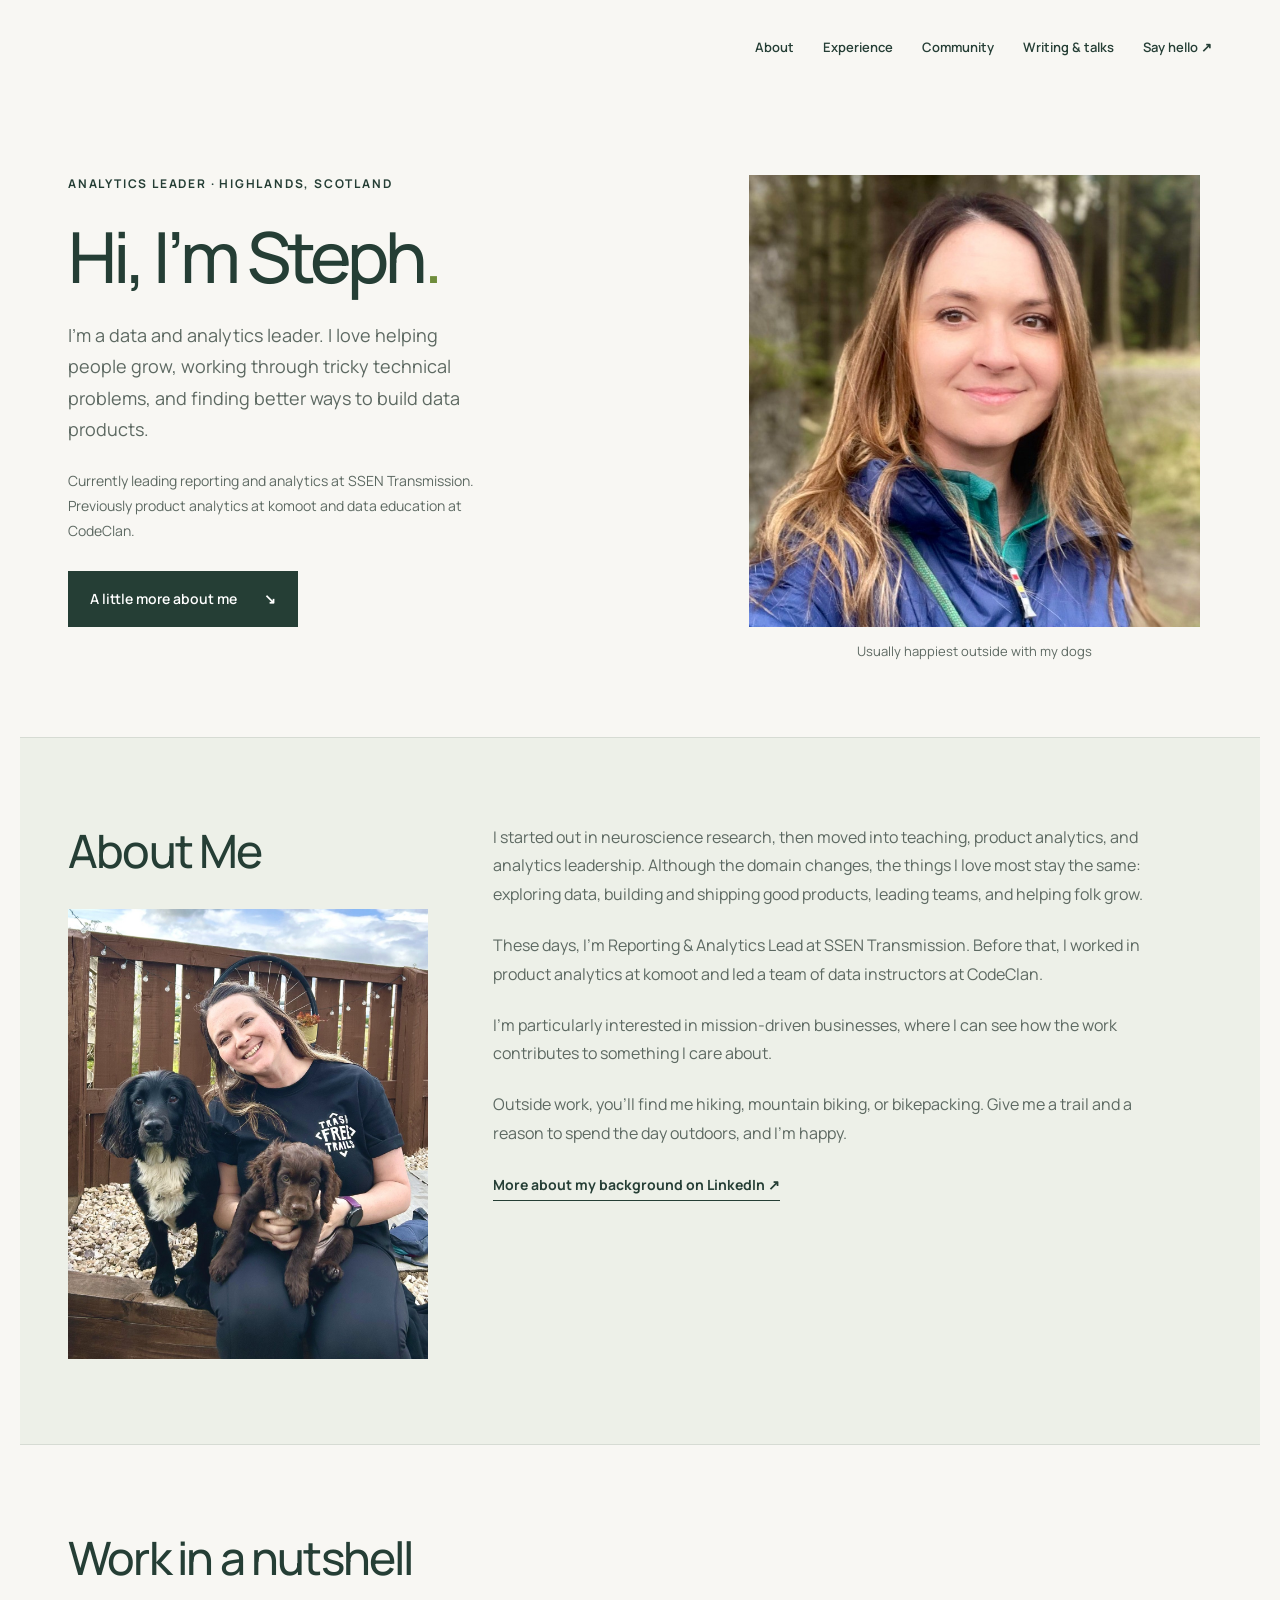
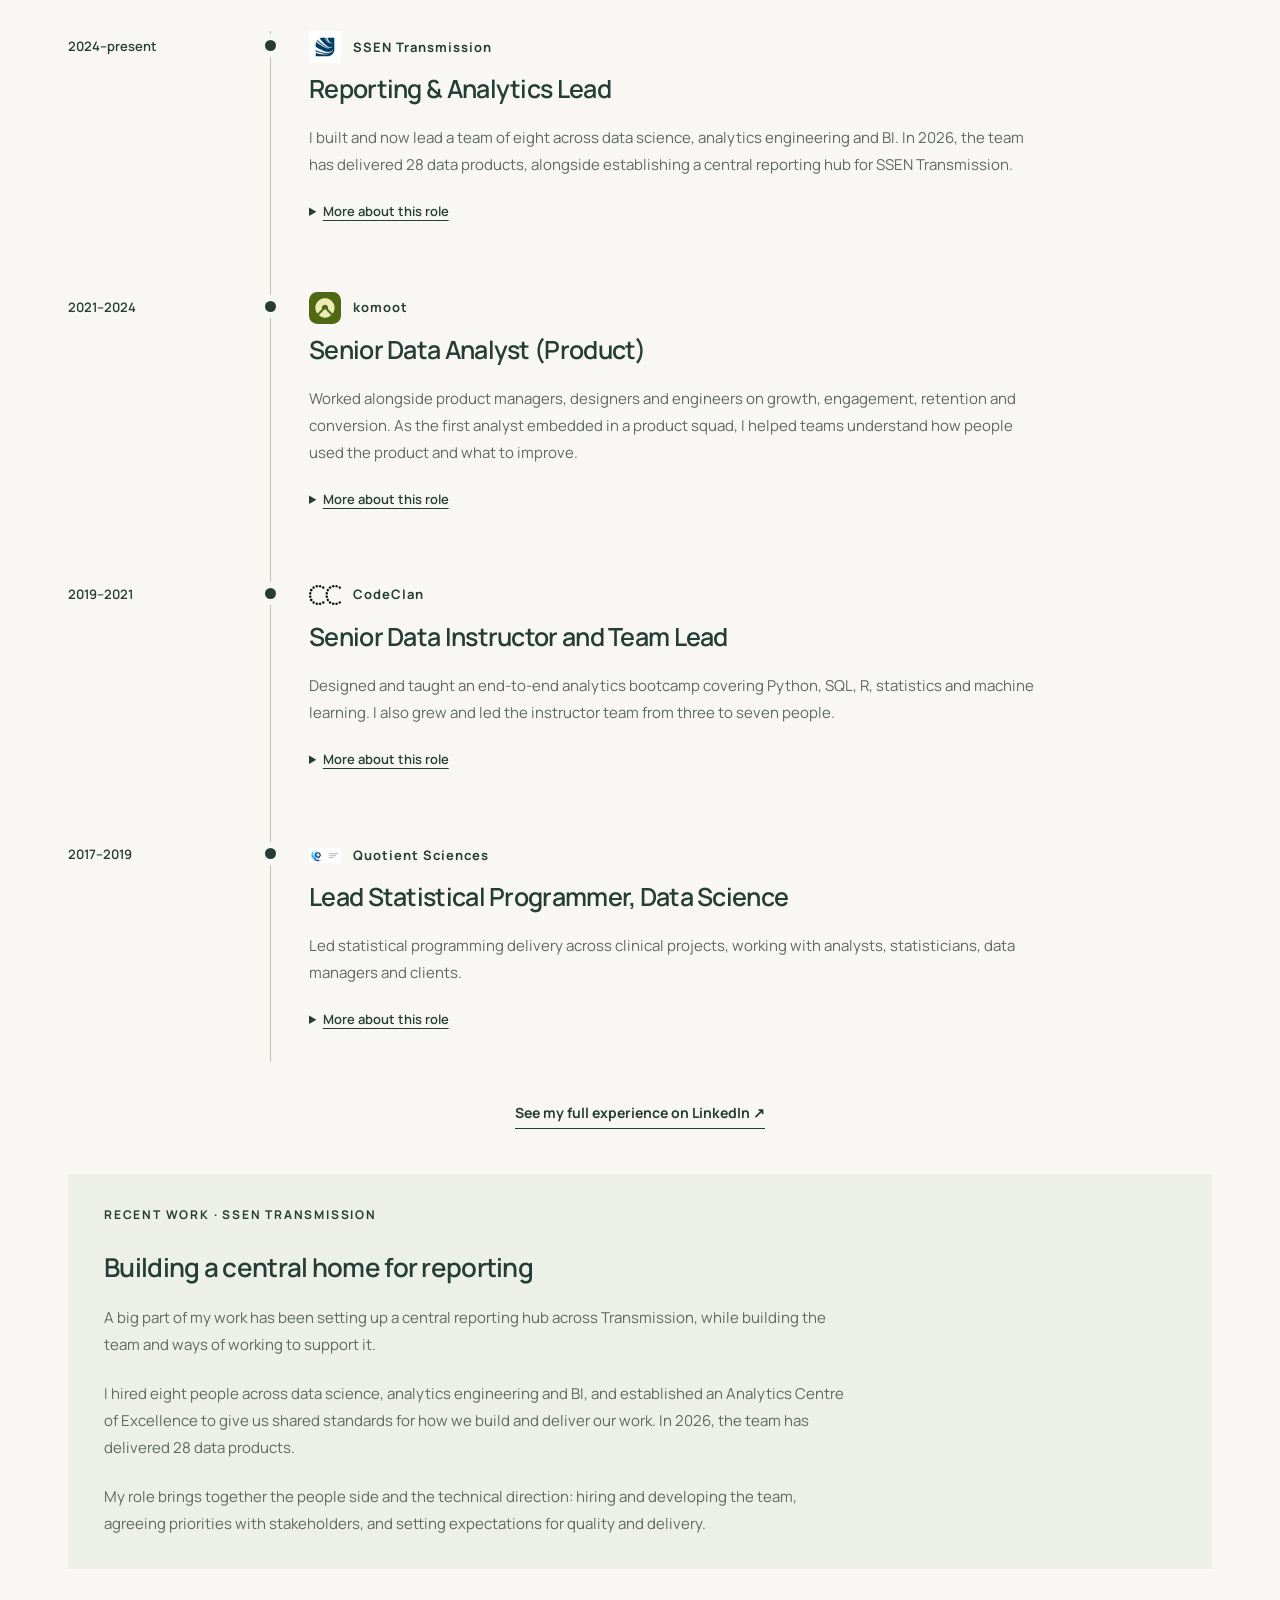
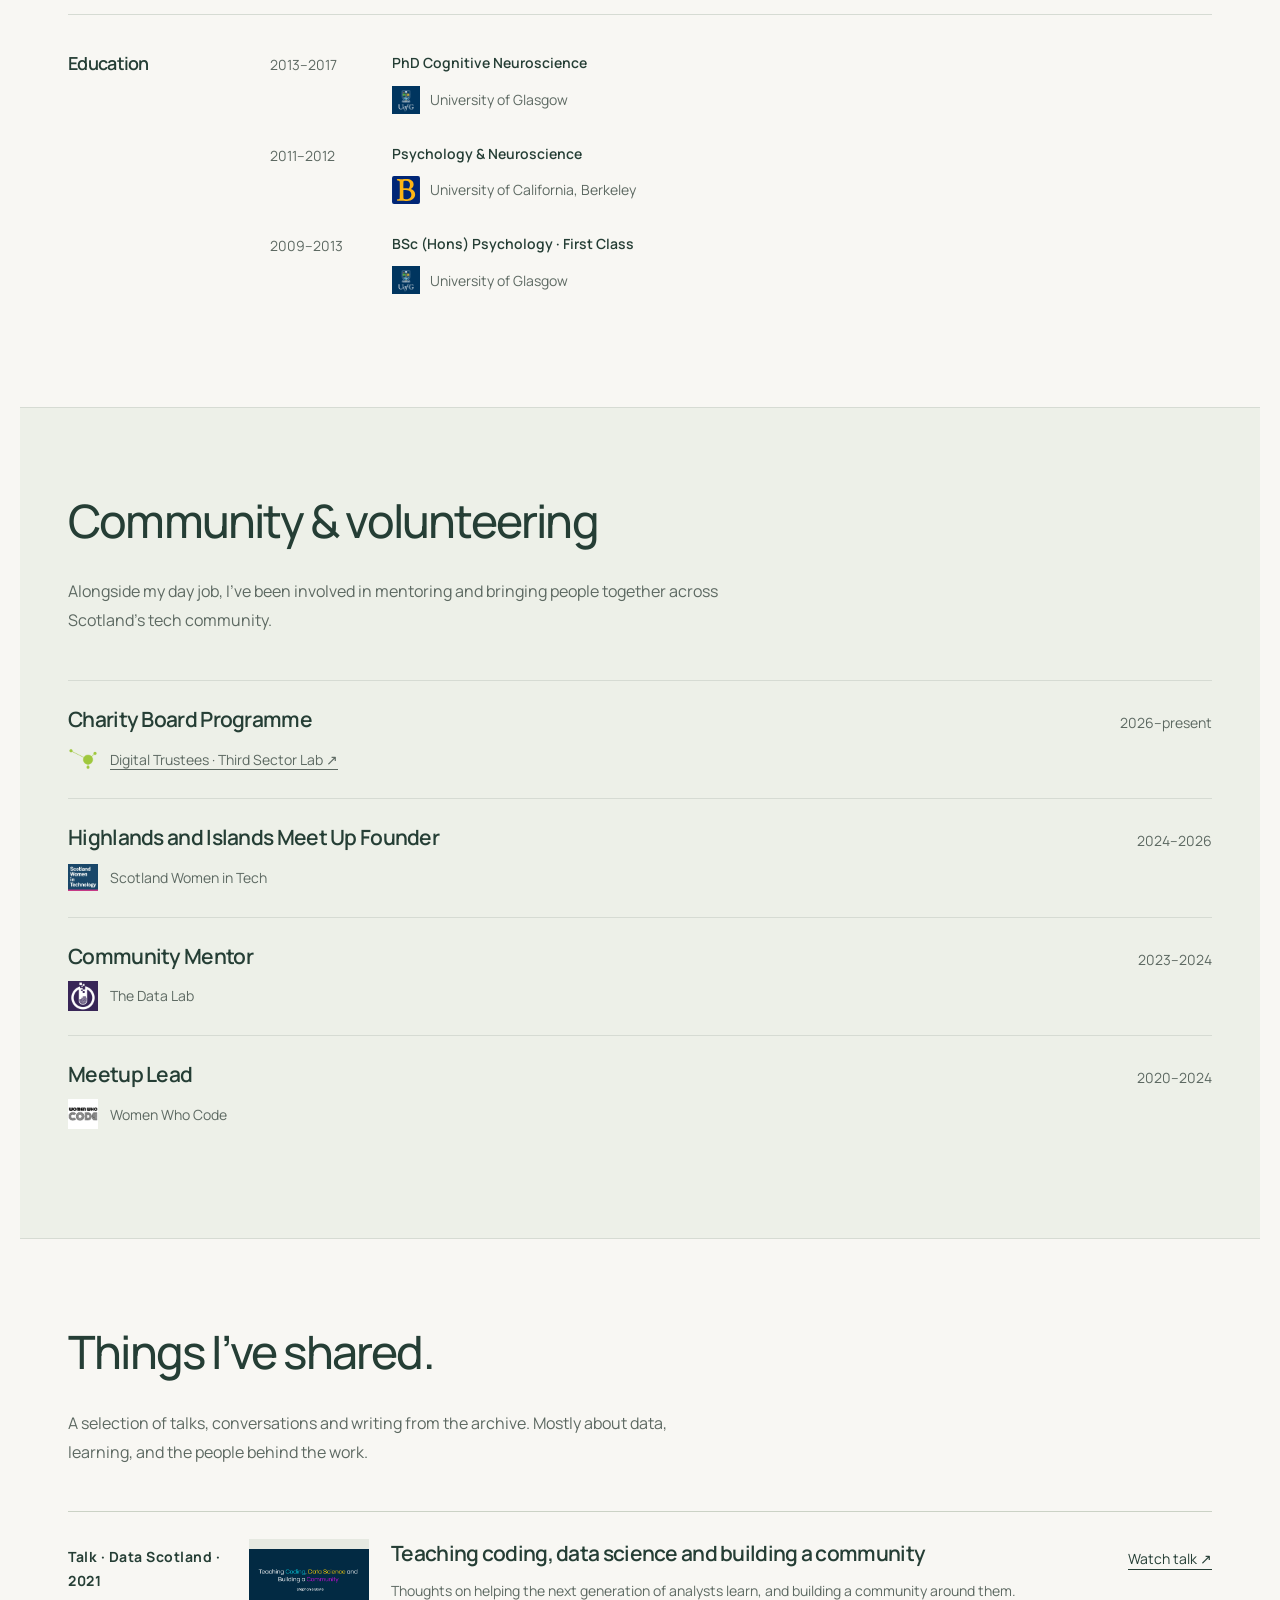
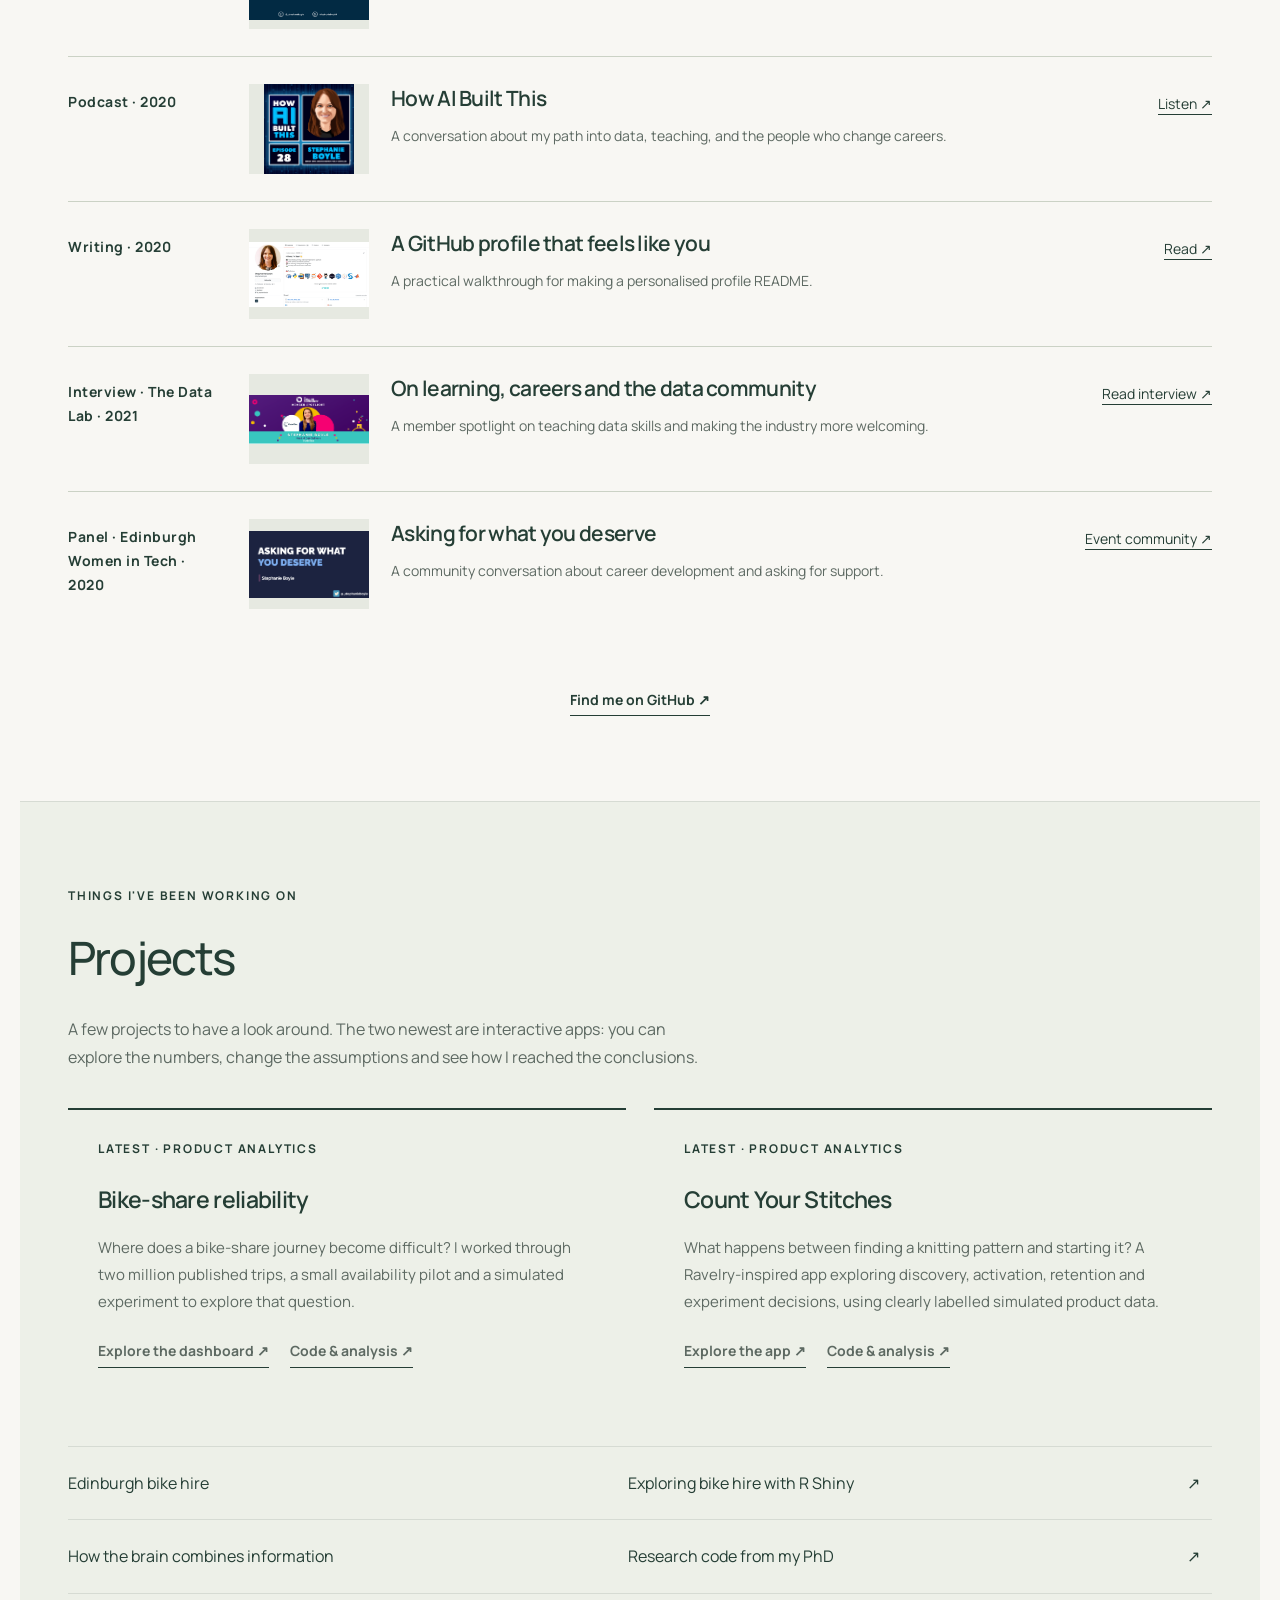
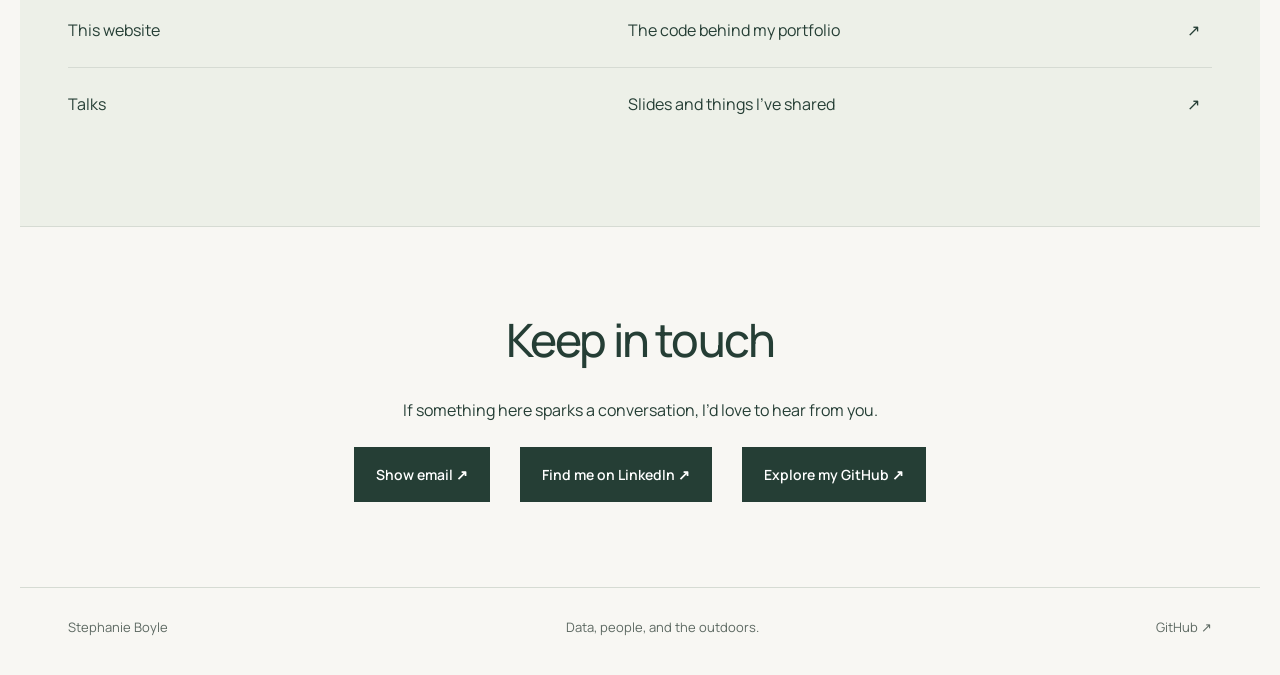
==== index.html @ 4952125e "Feature the two analytics apps and align projects with GitHub pins" ====
<!doctype html><html lang="en"><head><meta charset="utf-8"><meta name="viewport" content="width=device-width,initial-scale=1"><meta name="description" content="Stephanie Boyle — analytics leadership, teaching and a life outdoors."><title>Analytics Lead | Product Analytics &amp; Data Science | Building Teams &amp; Data Products | Outdoors Obsessed 🌍</title><link rel="preconnect" href="https://fonts.googleapis.com"><link rel="preconnect" href="https://fonts.gstatic.com" crossorigin><link href="https://fonts.googleapis.com/css2?family=Manrope:wght@400;500;600;700;800&display=swap" rel="stylesheet"><link rel="stylesheet" href="style.css?v=20261027-dogs"></head><body><a class="skip" href="#main">Skip to content</a><header><nav aria-label="Main navigation"><a href="index.html#about">About</a><a href="index.html#experience">Experience</a><a href="index.html#community">Community</a><a href="index.html#sharing">Writing & talks</a><a href="index.html#contact">Say hello ↗</a></nav></header><main id="main"><section class="hero"><div><p class="eyebrow">ANALYTICS LEADER · HIGHLANDS, SCOTLAND</p><h1>Hi, I’m Steph<span class="dot">.</span></h1><p class="hero-copy">I’m a data and analytics leader. I love helping people grow, working through tricky technical problems, and finding better ways to build data products.</p><p class="hero-current">Currently leading reporting and analytics at SSEN Transmission. Previously product analytics at komoot and data education at CodeClan.</p><a class="button" href="#about">A little more about me <span>↘</span></a></div><figure class="portrait"><img src="steph.jpg" alt="Steph outdoors in a woodland" width="800" height="800"><figcaption>Usually happiest outside with my dogs</figcaption></figure></section><section id="about" class="about section"><div class="about-visual"><h2>About Me</h2><div class="about-photo"><img src="steph-dogs.jpg" alt="Steph sitting outdoors with her two dogs" loading="lazy" width="3024" height="4032"></div></div><div><p>I started out in neuroscience research, then moved into teaching, product analytics, and analytics leadership. Although the domain changes, the things I love most stay the same: exploring data, building and shipping good products, leading teams, and helping folk grow.</p><p>These days, I’m Reporting & Analytics Lead at SSEN Transmission. Before that, I worked in product analytics at komoot and led a team of data instructors at CodeClan.</p><p>I’m particularly interested in mission-driven businesses, where I can see how the work contributes to something I care about.</p><p>Outside work, you’ll find me hiking, mountain biking, or bikepacking. Give me a trail and a reason to spend the day outdoors, and I’m happy.</p><a class="text-link" href="https://www.linkedin.com/in/stephanieboyle9/">More about my background on LinkedIn ↗</a></div></section><section id="experience" class="section"><div class="section-heading"><h2>Work in a nutshell</h2></div><div class="timeline"><article class="timeline-entry"><p class="timeline-date">2024–present</p><div class="timeline-content"><p class="timeline-company"><img class="org-logo" width="32" height="32" src="org-ssen.png" alt="" loading="lazy"><span>SSEN Transmission</span></p><h3>Reporting & Analytics Lead</h3><p>I built and now lead a team of eight across data science, analytics engineering and BI. In 2026, the team has delivered 28 data products, alongside establishing a central reporting hub for SSEN Transmission.</p><details class="role-details"><summary>More about this role</summary><ul><li>Hired eight staff and built a multidisciplinary team, with responsibility for coaching, development and delivery.</li><li>Established an Analytics Centre of Excellence, introducing shared standards for analytical quality, peer review, documentation and version control.</li></ul><p class="timeline-stack">SQL · Python · dbt · Power BI · Microsoft Fabric · Azure DevOps</p></details></div></article><article class="timeline-entry"><p class="timeline-date">2021–2024</p><div class="timeline-content"><p class="timeline-company"><img class="org-logo" width="32" height="32" src="org-komoot.svg" alt="" loading="lazy"><span>komoot</span></p><h3>Senior Data Analyst (Product)</h3><p>Worked alongside product managers, designers and engineers on growth, engagement, retention and conversion. As the first analyst embedded in a product squad, I helped teams understand how people used the product and what to improve.</p><details class="role-details"><summary>More about this role</summary><ul><li>Developed experimentation from ad hoc testing into more than 30 structured A/B tests.</li><li>Built over 50 dbt models, defined more than 100 tracking events, and delivered over 20 self-service dashboards.</li></ul><p class="timeline-stack">SQL · Python · dbt · Metabase · AWS</p></details></div></article><article class="timeline-entry"><p class="timeline-date">2019–2021</p><div class="timeline-content"><p class="timeline-company"><img class="org-logo" width="32" height="32" src="org-codeclan.png" alt="" loading="lazy"><span>CodeClan</span></p><h3>Senior Data Instructor and Team Lead</h3><p>Designed and taught an end-to-end analytics bootcamp covering Python, SQL, R, statistics and machine learning. I also grew and led the instructor team from three to seven people.</p><details class="role-details"><summary>More about this role</summary><ul><li>Coached learners through more than 40 external employer projects, from framing the problem to presenting recommendations.</li><li>Used learner feedback and industry partnerships to keep improving the course.</li></ul><p class="timeline-stack">Python · SQL · R · Git/GitHub · AWS</p></details></div></article><article class="timeline-entry"><p class="timeline-date">2017–2019</p><div class="timeline-content"><p class="timeline-company"><img class="org-logo" width="32" height="32" src="org-quotient.svg" alt="" loading="lazy"><span>Quotient Sciences</span></p><h3>Lead Statistical Programmer, Data Science</h3><p>Led statistical programming delivery across clinical projects, working with analysts, statisticians, data managers and clients.</p><details class="role-details"><summary>More about this role</summary><ul><li>Built and validated datasets and automated reporting pipelines across more than 100 clinical projects.</li><li>Managed client requirements and delivery timelines, with QA and peer review throughout.</li></ul><p class="timeline-stack">SQL · SPSS · Excel</p></details></div></article></div><div class="section-end-link"><a class="text-link" href="https://www.linkedin.com/in/stephanieboyle9/">See my full experience on LinkedIn ↗</a></div><aside class="leadership-story"><p class="eyebrow">RECENT WORK · SSEN TRANSMISSION</p><h3>Building a central home for reporting</h3><p>A big part of my work has been setting up a central reporting hub across Transmission, while building the team and ways of working to support it.</p><p>I hired eight people across data science, analytics engineering and BI, and established an Analytics Centre of Excellence to give us shared standards for how we build and deliver our work. In 2026, the team has delivered 28 data products.</p><p>My role brings together the people side and the technical direction: hiring and developing the team, agreeing priorities with stakeholders, and setting expectations for quality and delivery.</p></aside><div class="education"><h3>Education</h3><div><article><span>2013–2017</span><p><strong>PhD Cognitive Neuroscience</strong><br><span class="education-org"><img class="org-logo" width="28" height="28" src="org-glasgow.png" alt="" loading="lazy">University of Glasgow</span></p></article><article><span>2011–2012</span><p><strong>Psychology & Neuroscience</strong><br><span class="education-org"><img class="org-logo" width="28" height="28" src="org-berkeley.svg" alt="" loading="lazy">University of California, Berkeley</span></p></article><article><span>2009–2013</span><p><strong>BSc (Hons) Psychology · First Class</strong><br><span class="education-org"><img class="org-logo" width="28" height="28" src="org-glasgow.png" alt="" loading="lazy">University of Glasgow</span></p></article></div></div></section><section id="community" class="section community"><div class="section-heading"><h2>Community & volunteering</h2><p>Alongside my day job, I’ve been involved in mentoring and bringing people together across Scotland’s tech community.</p></div><div class="community-list"><article><div><h3>Charity Board Programme</h3><p class="community-org"><img class="org-logo" width="32" height="32" src="org-thirdsector.png" alt="" loading="lazy"><a href="https://thirdsectorlab.co.uk/digital-trustees/">Digital Trustees · Third Sector Lab ↗</a></p></div><p class="meta">2026–present</p></article><article><div><h3>Highlands and Islands Meet Up Founder</h3><p class="community-org"><img class="org-logo" width="32" height="32" src="org-swit.jpg" alt="" loading="lazy"><span>Scotland Women in Tech</span></p></div><p class="meta">2024–2026</p></article><article><div><h3>Community Mentor</h3><p class="community-org"><img class="org-logo" width="32" height="32" src="org-datalab.png" alt="" loading="lazy"><span>The Data Lab</span></p></div><p class="meta">2023–2024</p></article><article><div><h3>Meetup Lead</h3><p class="community-org"><img class="org-logo" width="32" height="32" src="org-wwcode.png" alt="" loading="lazy"><span>Women Who Code</span></p></div><p class="meta">2020–2024</p></article></div></section><section id="sharing" class="section sharing"><div class="section-heading"><h2>Things I’ve shared.</h2><p>A selection of talks, conversations and writing from the archive. Mostly about data, learning, and the people behind the work.</p></div><article class="sharing-row"><p class="eyebrow">Talk · Data Scotland · 2021</p><div class="sharing-content"><img class="sharing-thumb" src="data-scotland.jpg" alt="" loading="lazy"><div><h3>Teaching coding, data science and building a community</h3><p>Thoughts on helping the next generation of analysts learn, and building a community around them.</p></div></div><a href="https://www.youtube.com/watch?v=H4r7s-kODrA">Watch talk ↗</a></article><article class="sharing-row"><p class="eyebrow">Podcast · 2020</p><div class="sharing-content"><img class="sharing-thumb" src="how-ai.jpg" alt="" loading="lazy"><div><h3>How AI Built This</h3><p>A conversation about my path into data, teaching, and the people who change careers.</p></div></div><a href="https://open.spotify.com/episode/2qzQ7Sl1sUS5EY05YCHeZz">Listen ↗</a></article><article class="sharing-row"><p class="eyebrow">Writing · 2020</p><div class="sharing-content"><img class="sharing-thumb" src="github-writing.jpg" alt="" loading="lazy"><div><h3>A GitHub profile that feels like you</h3><p>A practical walkthrough for making a personalised profile README.</p></div></div><a href="github-profile.html">Read ↗</a></article><article class="sharing-row"><p class="eyebrow">Interview · The Data Lab · 2021</p><div class="sharing-content"><img class="sharing-thumb" src="data-lab.png" alt="" loading="lazy"><div><h3>On learning, careers and the data community</h3><p>A member spotlight on teaching data skills and making the industry more welcoming.</p></div></div><a href="https://community.thedatalab.com/news/565546">Read interview ↗</a></article><article class="sharing-row"><p class="eyebrow">Panel · Edinburgh Women in Tech · 2020</p><div class="sharing-content"><img class="sharing-thumb" src="asking.jpg" alt="" loading="lazy"><div><h3>Asking for what you deserve</h3><p>A community conversation about career development and asking for support.</p></div></div><a href="https://www.meetup.com/edinburgh-women-in-technology-meetup/">Event community ↗</a></article><div class="section-end-link"><a class="text-link" href="https://github.com/stephanieboyle">Find me on GitHub ↗</a></div></section><section class="section earlier" id="projects"><p class="eyebrow">THINGS I'VE BEEN WORKING ON</p><h2>Projects</h2><p>A few projects to have a look around. The two newest are interactive apps: you can explore the numbers, change the assumptions and see how I reached the conclusions.</p><div class="featured-projects"><article><p class="eyebrow">LATEST · PRODUCT ANALYTICS</p><h3>Bike-share reliability</h3><p>Where does a bike-share journey become difficult? I worked through two million published trips, a small availability pilot and a simulated experiment to explore that question.</p><p><a class="text-link" href="https://bike-reliability-studio.pages.dev">Explore the dashboard ↗</a> <a class="text-link" data-project-source href="https://github.com/stephanieboyle/bikeshare-product-analytics">Code &amp; analysis ↗</a></p></article><article><p class="eyebrow">LATEST · PRODUCT ANALYTICS</p><h3>Count Your Stitches</h3><p>What happens between finding a knitting pattern and starting it? A Ravelry-inspired app exploring discovery, activation, retention and experiment decisions, using clearly labelled simulated product data.</p><p><a class="text-link" href="https://count-your-stitches.pages.dev">Explore the app ↗</a> <a class="text-link" data-project-source href="https://github.com/stephanieboyle/ravelry-discovery-portfolio">Code &amp; analysis ↗</a></p></article></div><div class="project-links"><a data-project-source href="https://github.com/stephanieboyle/bike_hire_shiny_app"><span>Edinburgh bike hire</span><span>Exploring bike hire with R Shiny</span><b>↗</b></a><a data-project-source href="https://github.com/stephanieboyle/phd_project_1"><span>How the brain combines information</span><span>Research code from my PhD</span><b>↗</b></a><a data-project-source href="https://github.com/stephanieboyle/stephanieboyle.github.io"><span>This website</span><span>The code behind my portfolio</span><b>↗</b></a><a data-project-source href="https://github.com/stephanieboyle/talks"><span>Talks</span><span>Slides and things I've shared</span><b>↗</b></a></div></section><section id="contact" class="contact"><h2>Keep in touch</h2><p>If something here sparks a conversation, I’d love to hear from you.</p><div><button class="button" id="show-email" type="button" aria-controls="email-contact" aria-expanded="false">Show email ↗</button><span id="email-contact" aria-live="polite"></span><a class="button" href="https://www.linkedin.com/in/stephanieboyle9/">Find me on LinkedIn ↗</a><a class="button" href="https://github.com/stephanieboyle">Explore my GitHub ↗</a></div></section></main><footer><span>Stephanie Boyle</span><span>Data, people, and the outdoors.</span><a href="https://github.com/stephanieboyle">GitHub ↗</a></footer><script>document.getElementById('show-email').addEventListener('click',function(){const address=String.fromCharCode(115,116,101,112,104,97,110,105,101,46,98,111,121,108,101,57,64,103,109,97,105,108,46,99,111,109);const link=document.createElement('a');link.className='button';link.href='mailto:'+address;link.textContent=address;document.getElementById('email-contact').appendChild(link);this.setAttribute('aria-expanded','true');this.hidden=true;link.focus();},{once:true});</script></body></html>
---- style.css ----
:root{--paper:#f8f7f3;--ink:#253e35;--muted:#5d6962;--line:#d6dbd3;--accent:#e4e9e0}*{box-sizing:border-box}html{scroll-behavior:smooth;scroll-padding-top:30px}body{margin:0;background:var(--paper);color:var(--ink);font-family:Manrope,Arial,sans-serif;font-size:16px;line-height:1.8}a{color:inherit;text-decoration:none}a:hover{text-decoration:underline;text-underline-offset:5px}a:focus-visible{outline:3px solid #789b36;outline-offset:6px}header,main,footer{max-width:1240px;margin:auto}header{padding:36px 48px;display:flex;align-items:center;justify-content:space-between;gap:24px}.wordmark{font-size:22px;font-weight:800;letter-spacing:-1px}.dot{color:#6f8d3b}nav{display:flex;gap:29px;font-size:13px;font-weight:600}.hero{padding:80px 48px 110px;display:grid;grid-template-columns:1.25fr 1fr;gap:75px;align-items:center}.eyebrow,.number{font-size:11px;letter-spacing:1.8px;font-weight:700;line-height:1.5}.eyebrow{margin:0 0 25px}.hero h1{font-size:clamp(48px,5.5vw,76px);font-weight:500;letter-spacing:-4px;line-height:1.1;margin:24px 0}.intro{font-size:clamp(25px,3vw,38px);line-height:1.35;letter-spacing:-1.4px;margin:0 0 24px}.hero-copy{max-width:360px;color:var(--muted);margin-bottom:34px}.button{background:var(--ink);color:white;padding:15px 22px;display:inline-flex;align-items:center;gap:27px;font-size:13px;font-weight:600}.button:hover{background:#3c594b;text-decoration:none}.portrait{margin:0;transform:none}.portrait img{display:block;width:100%;height:auto;aspect-ratio:4/4.7;object-fit:cover;object-position:48% center}.portrait figcaption{font-size:11px;margin-top:13px;text-align:center;color:var(--muted)}.section{padding:85px 48px;border-top:1px solid var(--line)}h2{font-size:clamp(30px,3.8vw,46px);line-height:1.23;letter-spacing:-1.8px;font-weight:500;margin:0 0 28px}p{margin:0 0 22px}.about{display:grid;grid-template-columns:1fr 2fr;gap:65px}.about>div{max-width:670px}.about p:not(.eyebrow){color:var(--muted)}.text-link{font-size:13px;font-weight:700;display:inline-block;border-bottom:1px solid var(--ink);padding-bottom:3px}.section-heading{max-width:650px;margin-bottom:45px}.section-heading>p:not(.eyebrow),.earlier>p:not(.eyebrow){color:var(--muted);max-width:650px}.chapters{display:grid;grid-template-columns:repeat(3,1fr);gap:38px}.chapters article{border-top:2px solid var(--ink);padding-top:23px}.number{letter-spacing:1px;color:var(--muted);font-size:10px;margin-bottom:26px}h3{font-weight:600;font-size:23px;line-height:1.4;letter-spacing:-.7px;margin:0 0 19px}.chapters article>p:not(.number){font-size:14px;color:var(--muted)}.chapters .meta{font-size:11px!important;margin-top:25px}.sharing{background:#edf0e8}.sharing-row{padding:27px 0;border-top:1px solid #cbd2c5;display:grid;grid-template-columns:1fr 2fr auto;gap:26px;align-items:start}.sharing-row .eyebrow{font-size:9px;letter-spacing:1px;margin-top:6px}.sharing-row h3{font-size:21px;margin-bottom:9px}.sharing-row p:not(.eyebrow){font-size:14px;color:var(--muted);margin-bottom:0}.sharing-row>a{font-size:12px;white-space:nowrap;margin-top:7px;text-decoration:underline;text-underline-offset:5px}.project-links{margin-top:35px}.project-links a{display:grid;grid-template-columns:1fr 1fr 25px;gap:20px;border-top:1px solid var(--line);padding:22px 0}.project-links small{color:var(--muted)}.project-links b{font-weight:400}.contact{margin:0 48px 80px;background:var(--accent);padding:65px}.contact h2{font-size:52px}.contact>p:not(.eyebrow){max-width:480px}.contact>div{display:flex;gap:30px;align-items:center;flex-wrap:wrap}footer{display:flex;justify-content:space-between;gap:20px;padding:28px 48px 35px;border-top:1px solid var(--line);font-size:11px;color:var(--muted)}.skip{position:absolute;left:10px;top:-100px;background:white;padding:10px}.skip:focus{top:10px}.article{max-width:780px;padding:60px 35px 90px}.article h1{font-size:44px;line-height:1.2;letter-spacing:-1.5px}.article .eyebrow{margin-top:50px}.article h2{margin-top:45px;font-size:30px}.article-image{max-width:100%;height:auto;margin:20px 0}.article p a{border-bottom:1px solid}.archive-note{padding:15px;background:#edf0e8;font-size:13px}.lead{font-size:22px}code{font-size:14px;background:#e9ece5;padding:2px 5px}@media(max-width:760px){header{padding:25px;align-items:start;flex-direction:column;gap:15px}nav{gap:18px;flex-wrap:wrap;font-size:11px}.hero{padding:50px 25px 65px;gap:38px;grid-template-columns:1fr}.hero h1{letter-spacing:-2.5px}.portrait{max-width:410px;width:85%;margin:0 auto}.portrait img{aspect-ratio:1/1}.section{padding:55px 25px}.about{grid-template-columns:1fr;gap:8px}.chapters{grid-template-columns:1fr;gap:25px}.chapters article{padding-top:18px}.sharing-row{grid-template-columns:1fr;gap:8px}.sharing-row .eyebrow{margin-bottom:4px}.sharing-row>a{justify-self:start}.project-links a{grid-template-columns:1fr 25px;gap:3px}.project-links small{grid-column:1;grid-row:2}.project-links b{grid-column:2;grid-row:1}.contact{margin:0 20px 45px;padding:35px 25px}.contact h2{font-size:38px}footer{padding:25px;flex-wrap:wrap}footer span:nth-child(2){display:none}}@media(prefers-reduced-motion:reduce){html{scroll-behavior:auto}}

.community-list article{display:flex;justify-content:space-between;gap:25px;padding:24px 0;border-top:1px solid var(--line)}.community-list h3{font-size:21px;margin-bottom:5px}.community-list p{margin:0;color:var(--muted);font-size:14px}.community-list .meta{white-space:nowrap;font-size:12px;padding-top:5px}@media(max-width:760px){.community-list article{gap:12px;flex-wrap:wrap}.community-list h3{font-size:19px}nav{gap:14px}}

.timeline-entry{display:grid;grid-template-columns:170px 1fr;gap:32px;position:relative}.timeline-date{font-size:13px;font-weight:600;padding-top:4px}.timeline-content{position:relative;border-left:1px solid #bac6b5;padding:0 0 48px 38px;max-width:770px}.timeline-content:before{content:"";position:absolute;left:-6px;top:9px;width:11px;height:11px;border-radius:50%;background:var(--ink);box-shadow:0 0 0 6px var(--paper)}.timeline-company{font-size:12px;font-weight:700;letter-spacing:1px;margin:0 0 8px}.timeline-content h3{font-size:25px;margin-bottom:18px}.timeline-content>p:not(.timeline-company){font-size:15px;color:var(--muted)}.timeline-content ul{padding-left:18px;color:var(--muted);font-size:14px;margin:0 0 22px}.timeline-content li{padding-left:4px;margin-bottom:8px}.timeline-content .timeline-stack{font-size:11px!important;line-height:1.8;margin-bottom:0}.timeline-entry:last-child .timeline-content{padding-bottom:10px}.education{border-top:1px solid var(--line);margin-top:45px;padding-top:35px;display:grid;grid-template-columns:170px 1fr;gap:32px}.education>h3{font-size:18px;line-height:1.5}.education article{display:grid;grid-template-columns:100px 1fr;gap:22px;margin-bottom:20px;font-size:13px}.education article span{color:var(--muted);font-size:12px;padding-top:2px}.education article p{margin:0;color:var(--muted)}.education article strong{font-weight:600;color:var(--ink)}@media(max-width:760px){.timeline-entry{grid-template-columns:1fr;gap:12px}.timeline-date{margin-bottom:0;padding-left:30px}.timeline-content{padding-left:30px;margin-left:5px;padding-bottom:35px}.timeline-content h3{font-size:22px}.education{grid-template-columns:1fr;gap:10px}.education article{grid-template-columns:85px 1fr;gap:10px}}

header:has(>nav:only-child){justify-content:flex-end}.hero-copy{max-width:420px;font-size:18px;line-height:1.75}

/* Alternate section colours and keep the same heading treatment throughout. */
#about,#community,.earlier{background:#edf0e8}
#experience,#sharing,.contact{background:var(--paper)}
.about>h2{color:var(--ink);font-size:clamp(30px,3.8vw,46px);font-weight:500;line-height:1.23;letter-spacing:-1.8px}
.contact{margin:0;padding:85px 48px;border-top:1px solid var(--line)}
.contact h2{font-size:clamp(30px,3.8vw,46px)}
@media(max-width:760px){.contact{margin:0;padding:55px 25px}.about{gap:8px}}

.section-end-link{text-align:center;margin-top:36px}.sharing-row .eyebrow{font-size:12px;letter-spacing:.5px;line-height:1.7}.contact .button{background:var(--ink);color:white}.contact .button:hover{background:#3c594b}
/* Keep the portrait within the height of the introduction. */
@media(min-width:761px){.hero{align-items:stretch}.portrait{position:relative;height:100%;min-height:0;align-self:stretch}.portrait img{position:absolute;top:0;right:0;height:100%;width:100%;aspect-ratio:auto;object-fit:cover}.portrait figcaption{position:absolute;top:100%;left:0;right:0;margin-top:13px}}

@media(min-width:761px){.portrait img{object-fit:contain;object-position:center top}}

button.button{border:0;border-radius:0;font-family:inherit;line-height:inherit;cursor:pointer}.button[hidden]{display:none}button:focus-visible{outline:3px solid #789b36;outline-offset:6px}#email-contact:empty{display:none}

.hero-current{font-size:12px;line-height:1.8;color:var(--muted);max-width:420px;margin:-12px 0 28px}.role-details summary{cursor:pointer;font-size:13px;font-weight:600;text-decoration:underline;text-underline-offset:4px;margin-bottom:20px}.role-details[open] summary{margin-bottom:18px}.role-details ul{font-size:14px;color:var(--muted);padding-left:18px}.role-details .timeline-stack{font-size:11px;color:var(--muted)}.leadership-story{margin:45px 0;padding:32px 36px;background:#edf0e8;max-width:100%}.leadership-story h3{font-size:26px}.leadership-story>p:not(.eyebrow){max-width:740px;font-size:15px;color:var(--muted)}.leadership-story>p:last-child{margin-bottom:0}@media(max-width:760px){.leadership-story{padding:25px}.hero-current{margin-top:-10px}}

/* Readable supporting text and centred contact section. */
.hero-current{font-size:14px}.eyebrow,.number{font-size:12px}.portrait figcaption{font-size:13px}.timeline-date,.timeline-company,.timeline-content .timeline-stack,.role-details .timeline-stack{font-size:13px!important}.education article,.education article span,.community-list .meta{font-size:14px}.sharing-row .eyebrow{font-size:14px}.text-link,.button,.sharing-row>a{font-size:14px}footer{font-size:13px}.contact{text-align:center}.contact>p{margin-left:auto;margin-right:auto}.contact>div{justify-content:center}

.sharing-content{display:grid;grid-template-columns:120px 1fr;gap:22px;align-items:start}.sharing-thumb{display:block;width:120px;height:90px;object-fit:contain;background:#e6e9e1}.sharing-row{grid-template-columns:155px 1fr auto}@media(max-width:900px){.sharing-row{grid-template-columns:1fr}.sharing-content{grid-template-columns:120px 1fr}}@media(max-width:480px){.sharing-content{grid-template-columns:90px 1fr;gap:15px}.sharing-thumb{width:90px;height:75px}}

.timeline-company,.community-list .community-org{display:flex;align-items:center;gap:12px}.org-logo{width:32px;height:32px;object-fit:contain;flex:none}.timeline-company{min-height:32px}.community-list .community-org{margin-top:10px}.community-list .org-logo{width:30px;height:30px}

.education-org{display:inline-flex;align-items:center;gap:10px;margin-top:8px}.education-org .org-logo{width:28px;height:28px}.community-org a{text-decoration:underline;text-underline-offset:4px}

.about-photo{width:100%;aspect-ratio:4/5;overflow:hidden;margin-top:30px;position:relative}.about-photo img{display:block;width:140%;max-width:none;height:auto;position:absolute;left:-20%;top:-45%}.about-visual{min-width:0}.about-visual h2{margin-bottom:0}@media(max-width:760px){.about-photo{max-width:320px;aspect-ratio:1/1;margin:25px 0 30px}.about-photo img{top:-77%;width:140%;left:-20%}}

.featured-projects{display:grid;grid-template-columns:1fr 1fr;gap:28px;margin:36px 0}.featured-projects article{background:#edf0e8;padding:30px;border-top:2px solid var(--ink)}.featured-projects article>p:not(.eyebrow){font-size:15px;color:var(--muted)}.featured-projects .text-link{margin:0 18px 12px 0}.featured-projects article>p:last-child{margin-bottom:0}@media(max-width:760px){.featured-projects{grid-template-columns:1fr}.featured-projects article{padding:24px}}
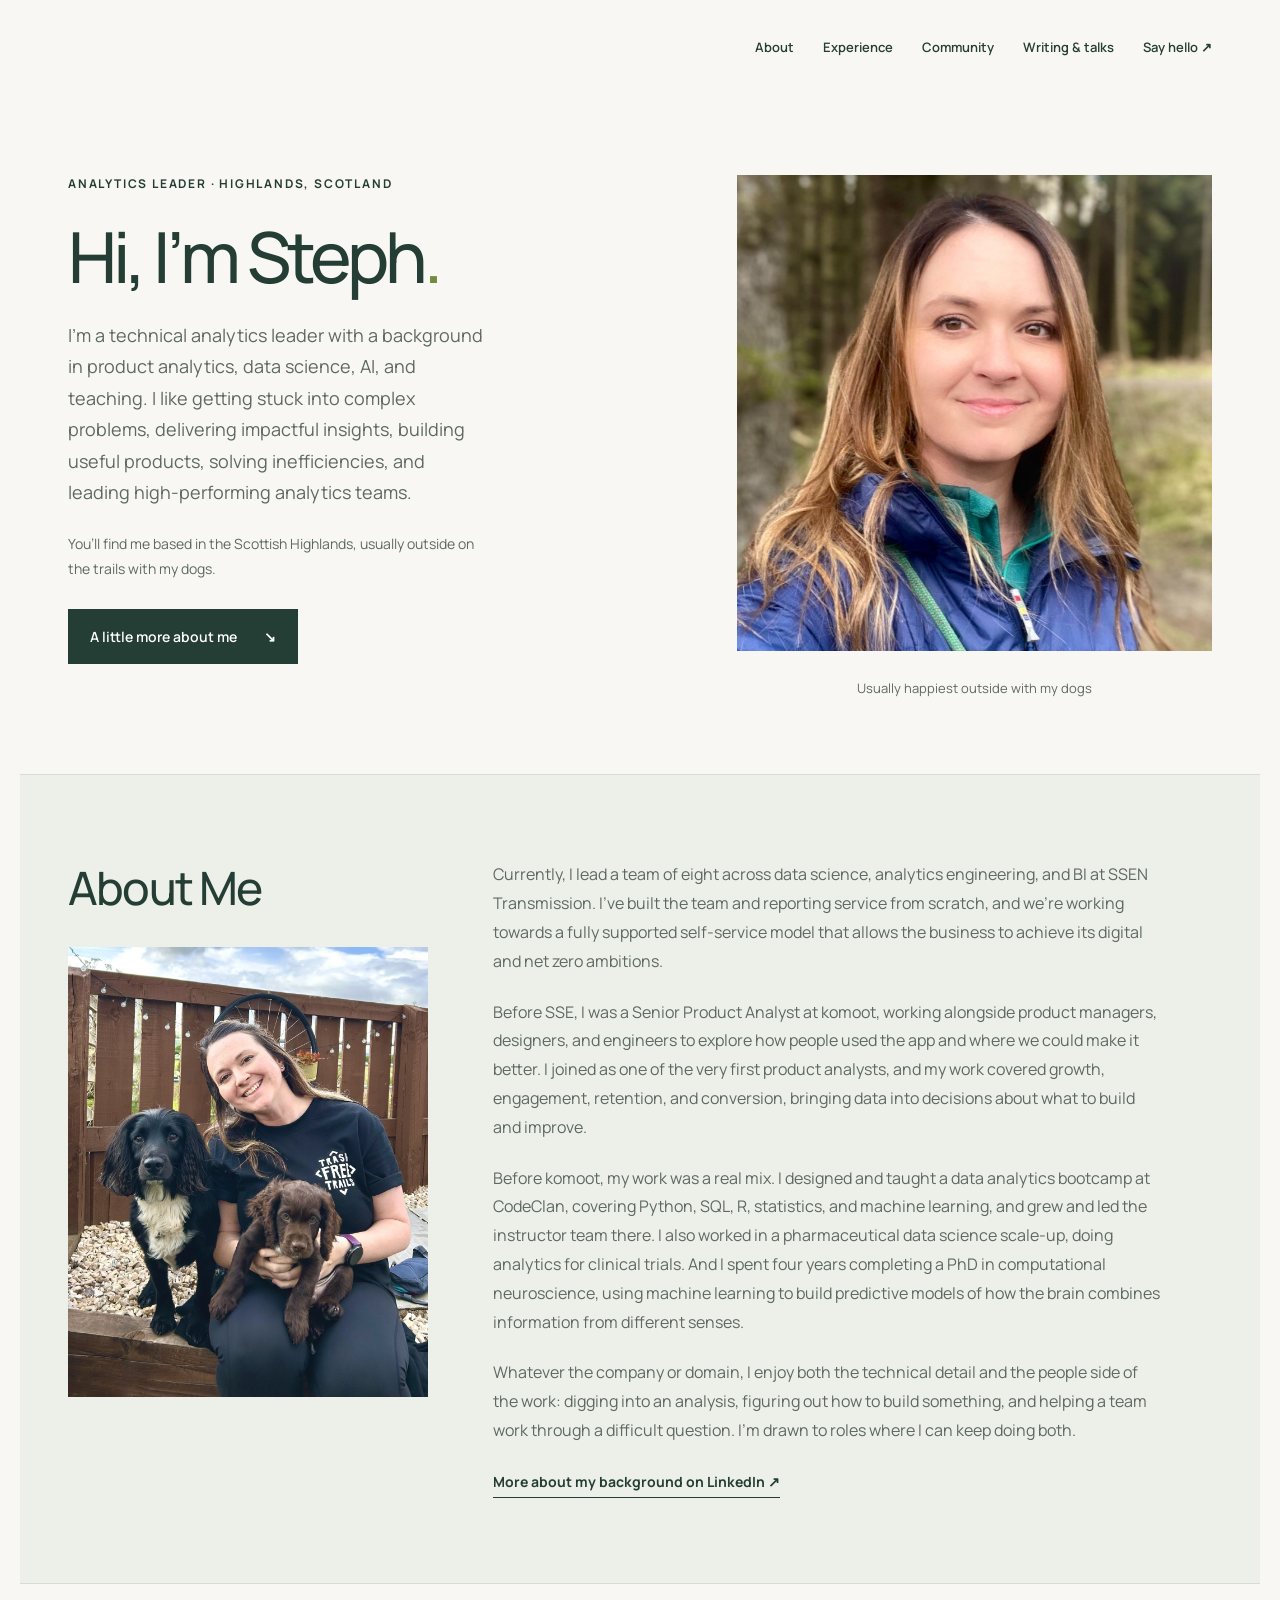
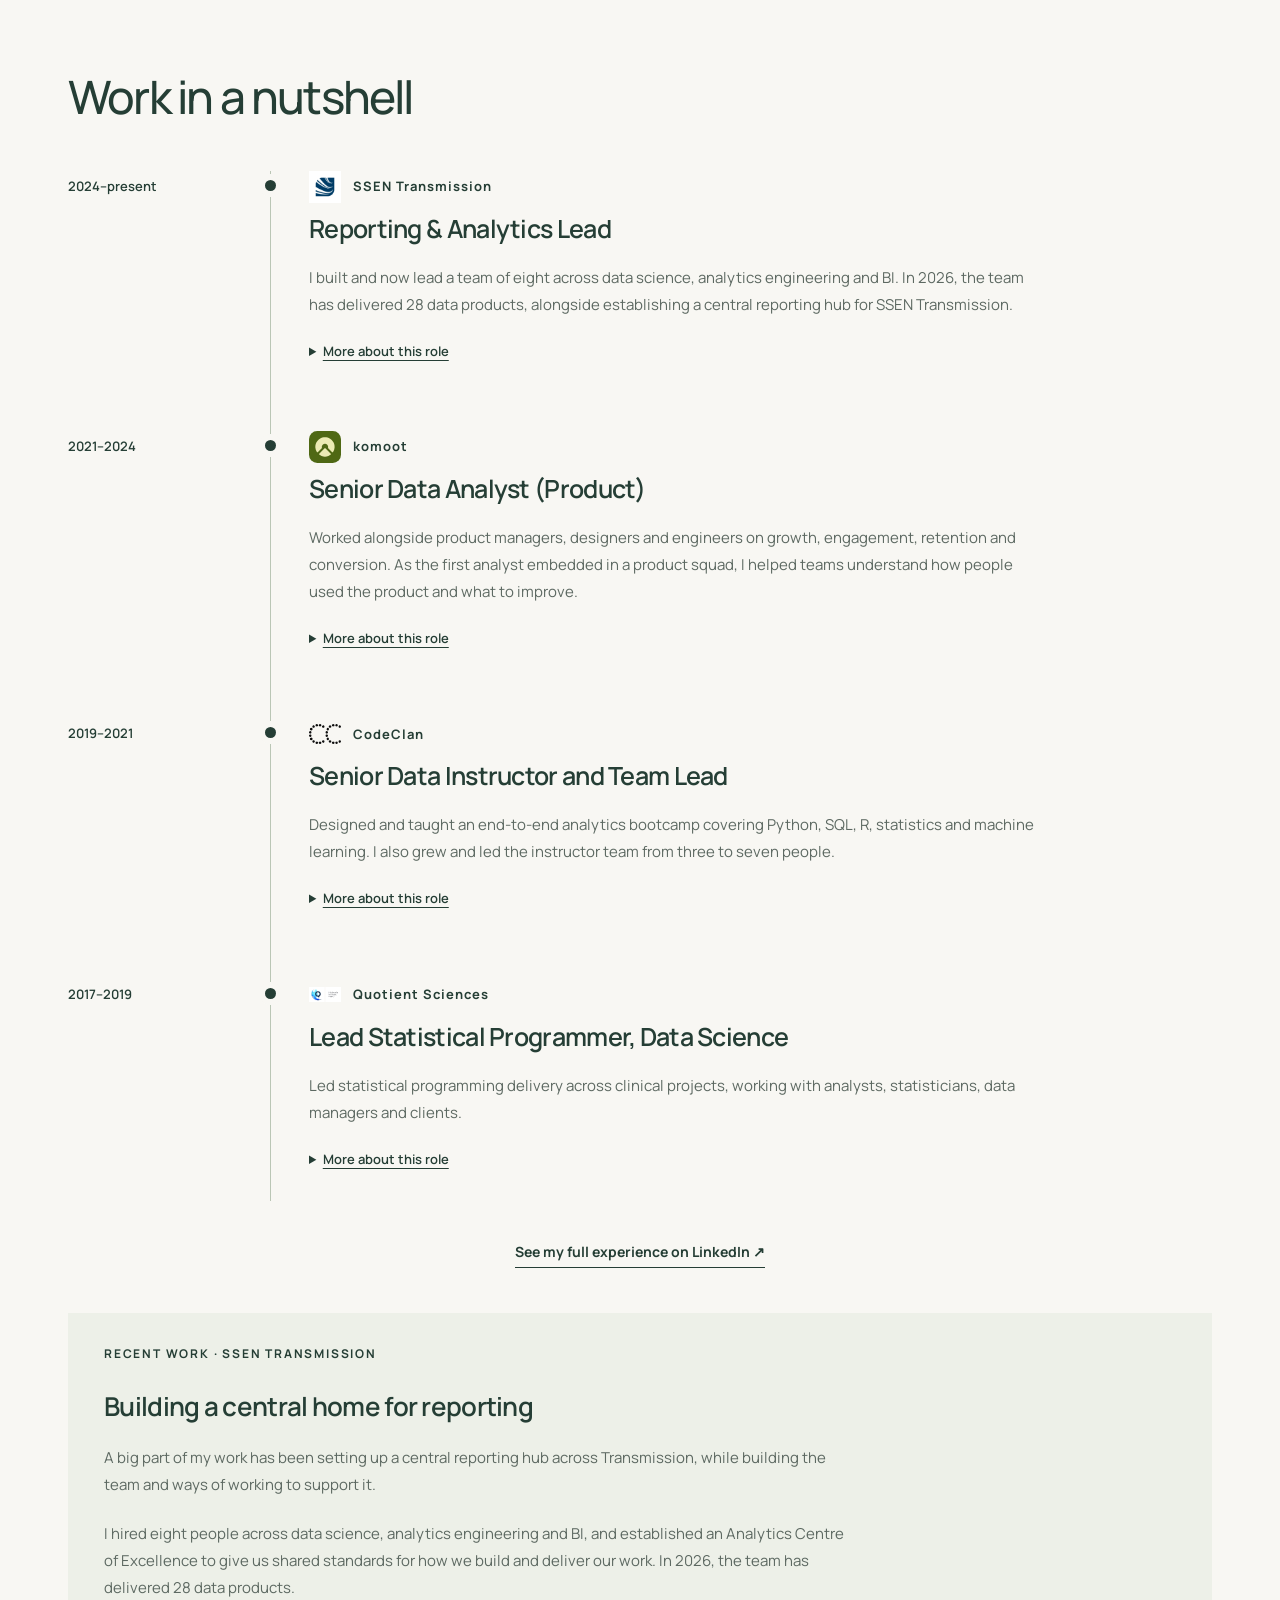
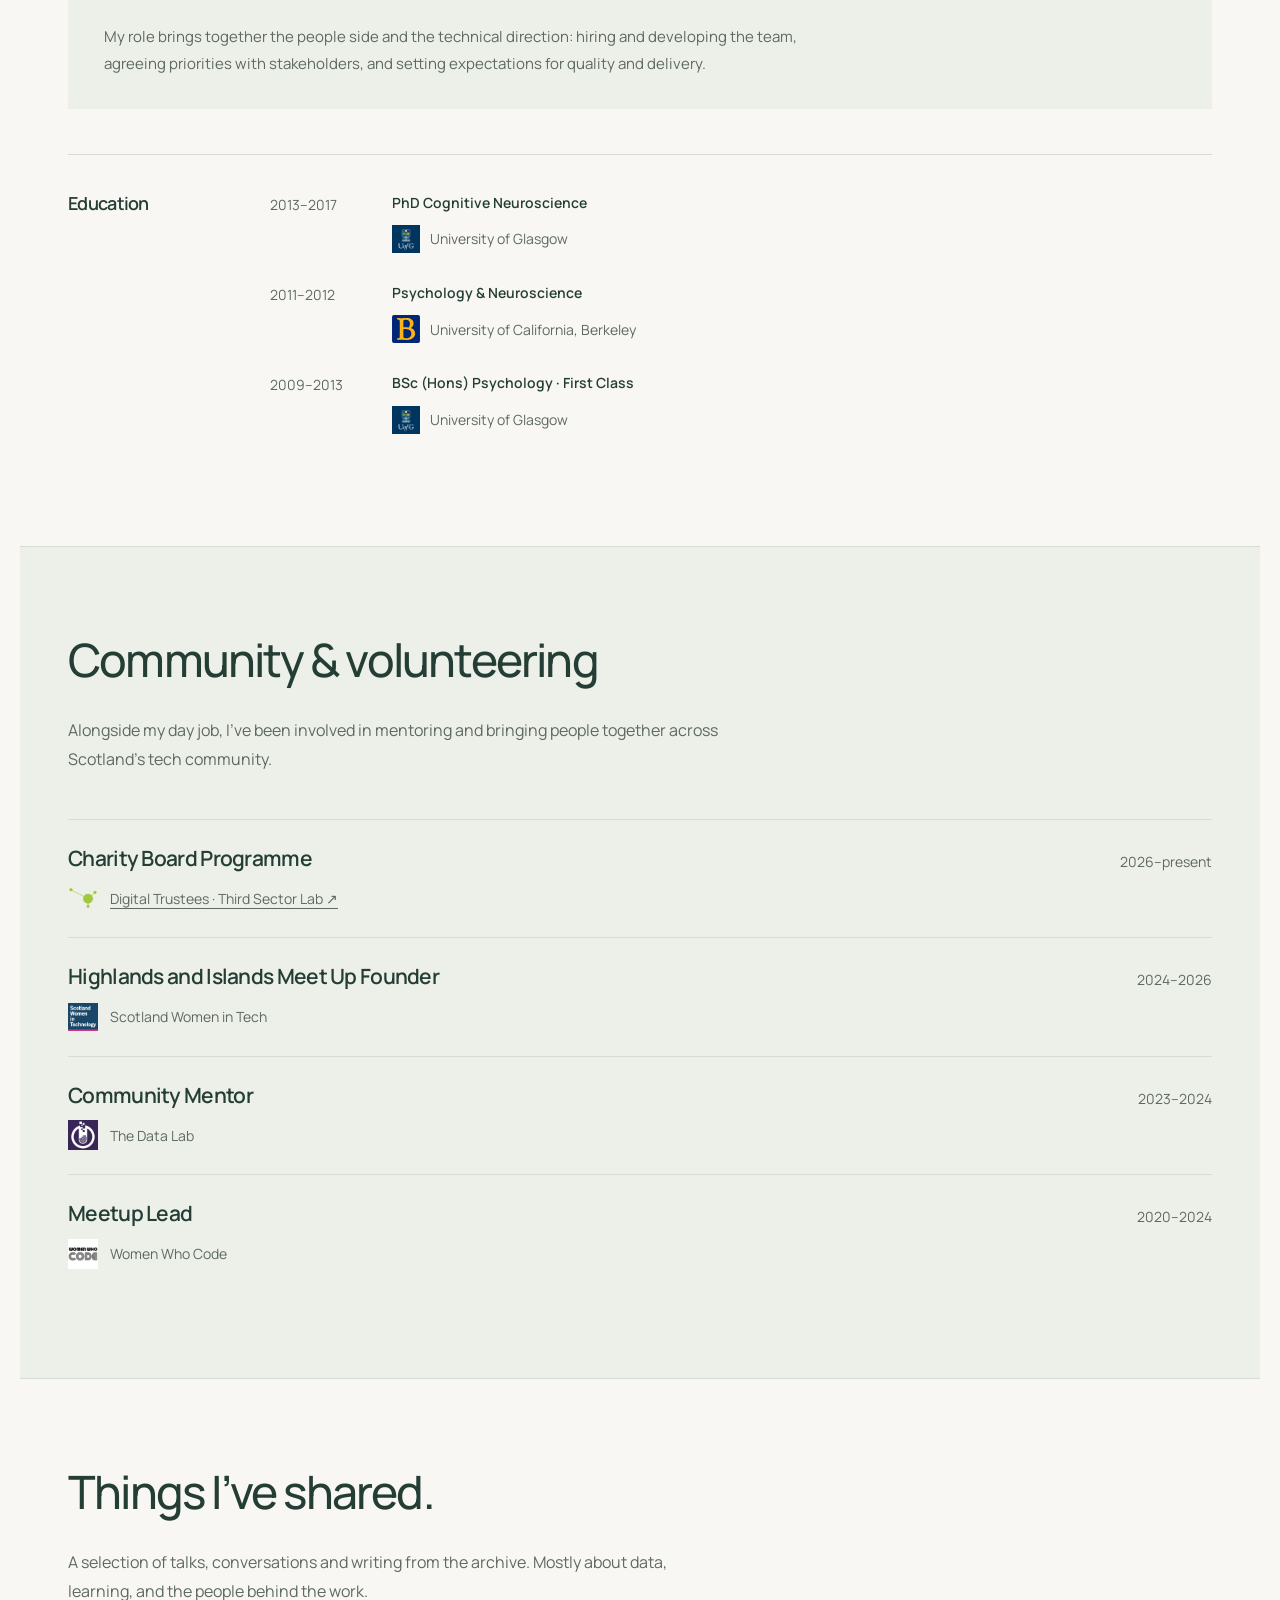
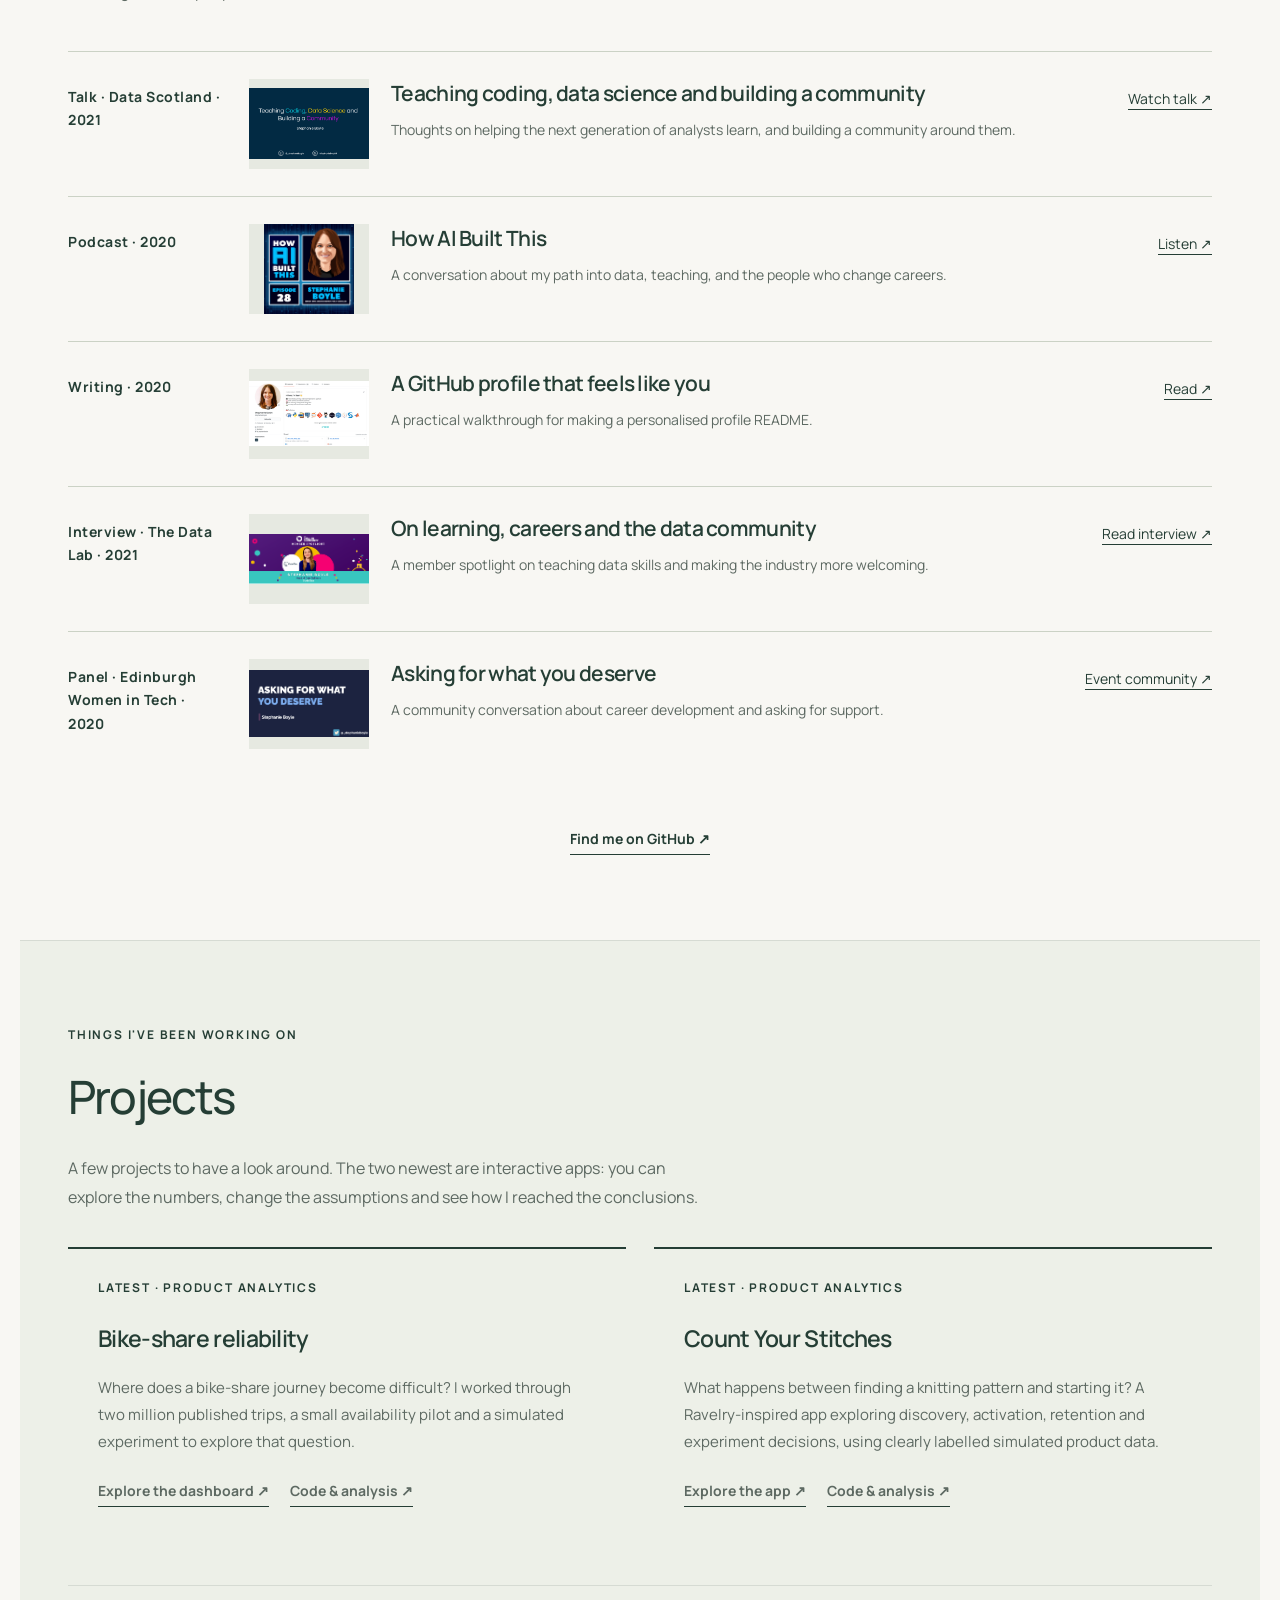
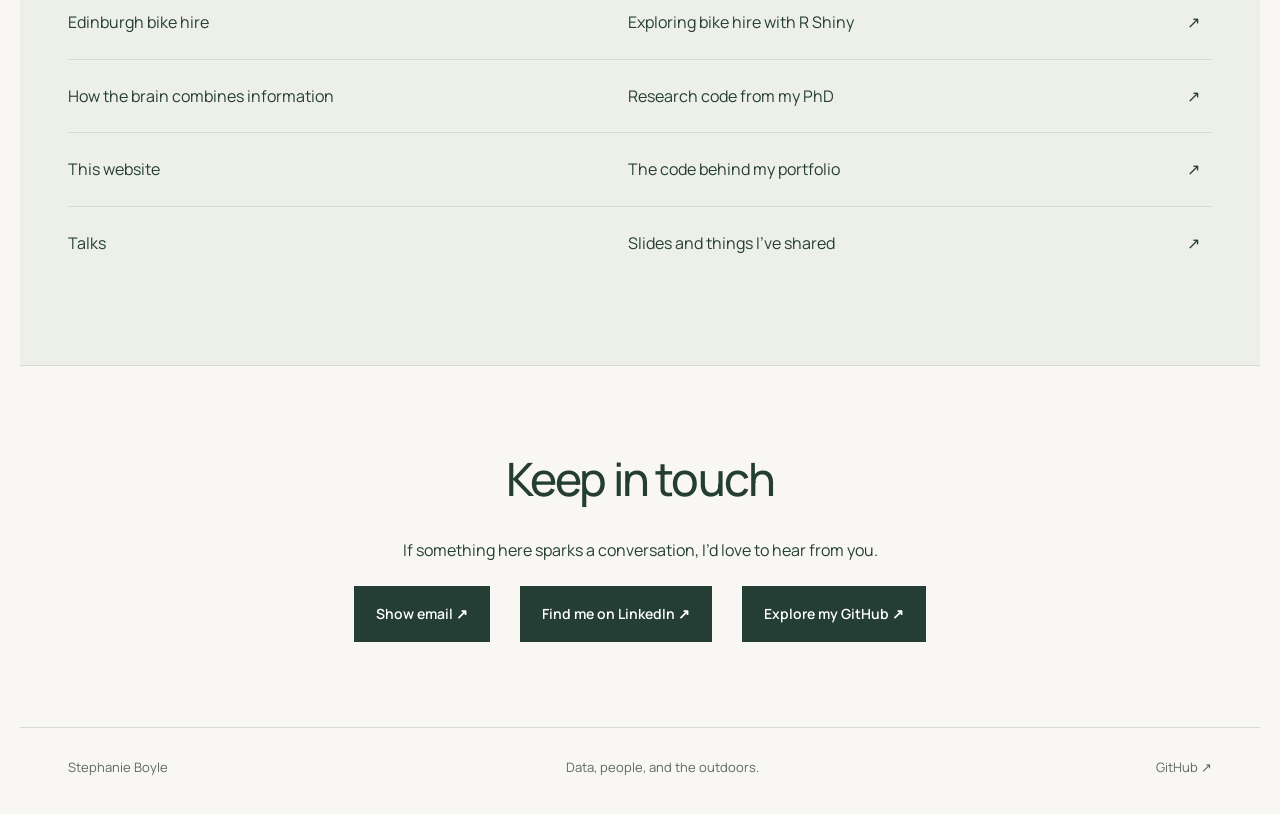
==== commit 7b6548f6: "Update header and About Me copy" ====
--- a/index.html
+++ b/index.html
@@ -1 +1 @@
-<!doctype html><html lang="en"><head><meta charset="utf-8"><meta name="viewport" content="width=device-width,initial-scale=1"><meta name="description" content="Stephanie Boyle — analytics leadership, teaching and a life outdoors."><title>Analytics Lead | Product Analytics &amp; Data Science | Building Teams &amp; Data Products | Outdoors Obsessed 🌍</title><link rel="preconnect" href="https://fonts.googleapis.com"><link rel="preconnect" href="https://fonts.gstatic.com" crossorigin><link href="https://fonts.googleapis.com/css2?family=Manrope:wght@400;500;600;700;800&display=swap" rel="stylesheet"><link rel="stylesheet" href="style.css?v=20261027-dogs"></head><body><a class="skip" href="#main">Skip to content</a><header><nav aria-label="Main navigation"><a href="index.html#about">About</a><a href="index.html#experience">Experience</a><a href="index.html#community">Community</a><a href="index.html#sharing">Writing & talks</a><a href="index.html#contact">Say hello ↗</a></nav></header><main id="main"><section class="hero"><div><p class="eyebrow">ANALYTICS LEADER · HIGHLANDS, SCOTLAND</p><h1>Hi, I’m Steph<span class="dot">.</span></h1><p class="hero-copy">I’m a data and analytics leader. I love helping people grow, working through tricky technical problems, and finding better ways to build data products.</p><p class="hero-current">Currently leading reporting and analytics at SSEN Transmission. Previously product analytics at komoot and data education at CodeClan.</p><a class="button" href="#about">A little more about me <span>↘</span></a></div><figure class="portrait"><img src="steph.jpg" alt="Steph outdoors in a woodland" width="800" height="800"><figcaption>Usually happiest outside with my dogs</figcaption></figure></section><section id="about" class="about section"><div class="about-visual"><h2>About Me</h2><div class="about-photo"><img src="steph-dogs.jpg" alt="Steph sitting outdoors with her two dogs" loading="lazy" width="3024" height="4032"></div></div><div><p>I started out in neuroscience research, then moved into teaching, product analytics, and analytics leadership. Although the domain changes, the things I love most stay the same: exploring data, building and shipping good products, leading teams, and helping folk grow.</p><p>These days, I’m Reporting & Analytics Lead at SSEN Transmission. Before that, I worked in product analytics at komoot and led a team of data instructors at CodeClan.</p><p>I’m particularly interested in mission-driven businesses, where I can see how the work contributes to something I care about.</p><p>Outside work, you’ll find me hiking, mountain biking, or bikepacking. Give me a trail and a reason to spend the day outdoors, and I’m happy.</p><a class="text-link" href="https://www.linkedin.com/in/stephanieboyle9/">More about my background on LinkedIn ↗</a></div></section><section id="experience" class="section"><div class="section-heading"><h2>Work in a nutshell</h2></div><div class="timeline"><article class="timeline-entry"><p class="timeline-date">2024–present</p><div class="timeline-content"><p class="timeline-company"><img class="org-logo" width="32" height="32" src="org-ssen.png" alt="" loading="lazy"><span>SSEN Transmission</span></p><h3>Reporting & Analytics Lead</h3><p>I built and now lead a team of eight across data science, analytics engineering and BI. In 2026, the team has delivered 28 data products, alongside establishing a central reporting hub for SSEN Transmission.</p><details class="role-details"><summary>More about this role</summary><ul><li>Hired eight staff and built a multidisciplinary team, with responsibility for coaching, development and delivery.</li><li>Established an Analytics Centre of Excellence, introducing shared standards for analytical quality, peer review, documentation and version control.</li></ul><p class="timeline-stack">SQL · Python · dbt · Power BI · Microsoft Fabric · Azure DevOps</p></details></div></article><article class="timeline-entry"><p class="timeline-date">2021–2024</p><div class="timeline-content"><p class="timeline-company"><img class="org-logo" width="32" height="32" src="org-komoot.svg" alt="" loading="lazy"><span>komoot</span></p><h3>Senior Data Analyst (Product)</h3><p>Worked alongside product managers, designers and engineers on growth, engagement, retention and conversion. As the first analyst embedded in a product squad, I helped teams understand how people used the product and what to improve.</p><details class="role-details"><summary>More about this role</summary><ul><li>Developed experimentation from ad hoc testing into more than 30 structured A/B tests.</li><li>Built over 50 dbt models, defined more than 100 tracking events, and delivered over 20 self-service dashboards.</li></ul><p class="timeline-stack">SQL · Python · dbt · Metabase · AWS</p></details></div></article><article class="timeline-entry"><p class="timeline-date">2019–2021</p><div class="timeline-content"><p class="timeline-company"><img class="org-logo" width="32" height="32" src="org-codeclan.png" alt="" loading="lazy"><span>CodeClan</span></p><h3>Senior Data Instructor and Team Lead</h3><p>Designed and taught an end-to-end analytics bootcamp covering Python, SQL, R, statistics and machine learning. I also grew and led the instructor team from three to seven people.</p><details class="role-details"><summary>More about this role</summary><ul><li>Coached learners through more than 40 external employer projects, from framing the problem to presenting recommendations.</li><li>Used learner feedback and industry partnerships to keep improving the course.</li></ul><p class="timeline-stack">Python · SQL · R · Git/GitHub · AWS</p></details></div></article><article class="timeline-entry"><p class="timeline-date">2017–2019</p><div class="timeline-content"><p class="timeline-company"><img class="org-logo" width="32" height="32" src="org-quotient.svg" alt="" loading="lazy"><span>Quotient Sciences</span></p><h3>Lead Statistical Programmer, Data Science</h3><p>Led statistical programming delivery across clinical projects, working with analysts, statisticians, data managers and clients.</p><details class="role-details"><summary>More about this role</summary><ul><li>Built and validated datasets and automated reporting pipelines across more than 100 clinical projects.</li><li>Managed client requirements and delivery timelines, with QA and peer review throughout.</li></ul><p class="timeline-stack">SQL · SPSS · Excel</p></details></div></article></div><div class="section-end-link"><a class="text-link" href="https://www.linkedin.com/in/stephanieboyle9/">See my full experience on LinkedIn ↗</a></div><aside class="leadership-story"><p class="eyebrow">RECENT WORK · SSEN TRANSMISSION</p><h3>Building a central home for reporting</h3><p>A big part of my work has been setting up a central reporting hub across Transmission, while building the team and ways of working to support it.</p><p>I hired eight people across data science, analytics engineering and BI, and established an Analytics Centre of Excellence to give us shared standards for how we build and deliver our work. In 2026, the team has delivered 28 data products.</p><p>My role brings together the people side and the technical direction: hiring and developing the team, agreeing priorities with stakeholders, and setting expectations for quality and delivery.</p></aside><div class="education"><h3>Education</h3><div><article><span>2013–2017</span><p><strong>PhD Cognitive Neuroscience</strong><br><span class="education-org"><img class="org-logo" width="28" height="28" src="org-glasgow.png" alt="" loading="lazy">University of Glasgow</span></p></article><article><span>2011–2012</span><p><strong>Psychology & Neuroscience</strong><br><span class="education-org"><img class="org-logo" width="28" height="28" src="org-berkeley.svg" alt="" loading="lazy">University of California, Berkeley</span></p></article><article><span>2009–2013</span><p><strong>BSc (Hons) Psychology · First Class</strong><br><span class="education-org"><img class="org-logo" width="28" height="28" src="org-glasgow.png" alt="" loading="lazy">University of Glasgow</span></p></article></div></div></section><section id="community" class="section community"><div class="section-heading"><h2>Community & volunteering</h2><p>Alongside my day job, I’ve been involved in mentoring and bringing people together across Scotland’s tech community.</p></div><div class="community-list"><article><div><h3>Charity Board Programme</h3><p class="community-org"><img class="org-logo" width="32" height="32" src="org-thirdsector.png" alt="" loading="lazy"><a href="https://thirdsectorlab.co.uk/digital-trustees/">Digital Trustees · Third Sector Lab ↗</a></p></div><p class="meta">2026–present</p></article><article><div><h3>Highlands and Islands Meet Up Founder</h3><p class="community-org"><img class="org-logo" width="32" height="32" src="org-swit.jpg" alt="" loading="lazy"><span>Scotland Women in Tech</span></p></div><p class="meta">2024–2026</p></article><article><div><h3>Community Mentor</h3><p class="community-org"><img class="org-logo" width="32" height="32" src="org-datalab.png" alt="" loading="lazy"><span>The Data Lab</span></p></div><p class="meta">2023–2024</p></article><article><div><h3>Meetup Lead</h3><p class="community-org"><img class="org-logo" width="32" height="32" src="org-wwcode.png" alt="" loading="lazy"><span>Women Who Code</span></p></div><p class="meta">2020–2024</p></article></div></section><section id="sharing" class="section sharing"><div class="section-heading"><h2>Things I’ve shared.</h2><p>A selection of talks, conversations and writing from the archive. Mostly about data, learning, and the people behind the work.</p></div><article class="sharing-row"><p class="eyebrow">Talk · Data Scotland · 2021</p><div class="sharing-content"><img class="sharing-thumb" src="data-scotland.jpg" alt="" loading="lazy"><div><h3>Teaching coding, data science and building a community</h3><p>Thoughts on helping the next generation of analysts learn, and building a community around them.</p></div></div><a href="https://www.youtube.com/watch?v=H4r7s-kODrA">Watch talk ↗</a></article><article class="sharing-row"><p class="eyebrow">Podcast · 2020</p><div class="sharing-content"><img class="sharing-thumb" src="how-ai.jpg" alt="" loading="lazy"><div><h3>How AI Built This</h3><p>A conversation about my path into data, teaching, and the people who change careers.</p></div></div><a href="https://open.spotify.com/episode/2qzQ7Sl1sUS5EY05YCHeZz">Listen ↗</a></article><article class="sharing-row"><p class="eyebrow">Writing · 2020</p><div class="sharing-content"><img class="sharing-thumb" src="github-writing.jpg" alt="" loading="lazy"><div><h3>A GitHub profile that feels like you</h3><p>A practical walkthrough for making a personalised profile README.</p></div></div><a href="github-profile.html">Read ↗</a></article><article class="sharing-row"><p class="eyebrow">Interview · The Data Lab · 2021</p><div class="sharing-content"><img class="sharing-thumb" src="data-lab.png" alt="" loading="lazy"><div><h3>On learning, careers and the data community</h3><p>A member spotlight on teaching data skills and making the industry more welcoming.</p></div></div><a href="https://community.thedatalab.com/news/565546">Read interview ↗</a></article><article class="sharing-row"><p class="eyebrow">Panel · Edinburgh Women in Tech · 2020</p><div class="sharing-content"><img class="sharing-thumb" src="asking.jpg" alt="" loading="lazy"><div><h3>Asking for what you deserve</h3><p>A community conversation about career development and asking for support.</p></div></div><a href="https://www.meetup.com/edinburgh-women-in-technology-meetup/">Event community ↗</a></article><div class="section-end-link"><a class="text-link" href="https://github.com/stephanieboyle">Find me on GitHub ↗</a></div></section><section class="section earlier" id="projects"><p class="eyebrow">THINGS I'VE BEEN WORKING ON</p><h2>Projects</h2><p>A few projects to have a look around. The two newest are interactive apps: you can explore the numbers, change the assumptions and see how I reached the conclusions.</p><div class="featured-projects"><article><p class="eyebrow">LATEST · PRODUCT ANALYTICS</p><h3>Bike-share reliability</h3><p>Where does a bike-share journey become difficult? I worked through two million published trips, a small availability pilot and a simulated experiment to explore that question.</p><p><a class="text-link" href="https://bike-reliability-studio.pages.dev">Explore the dashboard ↗</a> <a class="text-link" data-project-source href="https://github.com/stephanieboyle/bikeshare-product-analytics">Code &amp; analysis ↗</a></p></article><article><p class="eyebrow">LATEST · PRODUCT ANALYTICS</p><h3>Count Your Stitches</h3><p>What happens between finding a knitting pattern and starting it? A Ravelry-inspired app exploring discovery, activation, retention and experiment decisions, using clearly labelled simulated product data.</p><p><a class="text-link" href="https://count-your-stitches.pages.dev">Explore the app ↗</a> <a class="text-link" data-project-source href="https://github.com/stephanieboyle/ravelry-discovery-portfolio">Code &amp; analysis ↗</a></p></article></div><div class="project-links"><a data-project-source href="https://github.com/stephanieboyle/bike_hire_shiny_app"><span>Edinburgh bike hire</span><span>Exploring bike hire with R Shiny</span><b>↗</b></a><a data-project-source href="https://github.com/stephanieboyle/phd_project_1"><span>How the brain combines information</span><span>Research code from my PhD</span><b>↗</b></a><a data-project-source href="https://github.com/stephanieboyle/stephanieboyle.github.io"><span>This website</span><span>The code behind my portfolio</span><b>↗</b></a><a data-project-source href="https://github.com/stephanieboyle/talks"><span>Talks</span><span>Slides and things I've shared</span><b>↗</b></a></div></section><section id="contact" class="contact"><h2>Keep in touch</h2><p>If something here sparks a conversation, I’d love to hear from you.</p><div><button class="button" id="show-email" type="button" aria-controls="email-contact" aria-expanded="false">Show email ↗</button><span id="email-contact" aria-live="polite"></span><a class="button" href="https://www.linkedin.com/in/stephanieboyle9/">Find me on LinkedIn ↗</a><a class="button" href="https://github.com/stephanieboyle">Explore my GitHub ↗</a></div></section></main><footer><span>Stephanie Boyle</span><span>Data, people, and the outdoors.</span><a href="https://github.com/stephanieboyle">GitHub ↗</a></footer><script>document.getElementById('show-email').addEventListener('click',function(){const address=String.fromCharCode(115,116,101,112,104,97,110,105,101,46,98,111,121,108,101,57,64,103,109,97,105,108,46,99,111,109);const link=document.createElement('a');link.className='button';link.href='mailto:'+address;link.textContent=address;document.getElementById('email-contact').appendChild(link);this.setAttribute('aria-expanded','true');this.hidden=true;link.focus();},{once:true});</script></body></html>+<!doctype html><html lang="en"><head><meta charset="utf-8"><meta name="viewport" content="width=device-width,initial-scale=1"><meta name="description" content="Stephanie Boyle — analytics leadership, teaching and a life outdoors."><title>Analytics Lead | Product Analytics &amp; Data Science | Building Teams &amp; Data Products | Outdoors Obsessed 🌍</title><link rel="preconnect" href="https://fonts.googleapis.com"><link rel="preconnect" href="https://fonts.gstatic.com" crossorigin><link href="https://fonts.googleapis.com/css2?family=Manrope:wght@400;500;600;700;800&display=swap" rel="stylesheet"><link rel="stylesheet" href="style.css?v=20261113-projects-7-dogs"></head><body><a class="skip" href="#main">Skip to content</a><header><nav aria-label="Main navigation"><a href="index.html#about">About</a><a href="index.html#experience">Experience</a><a href="index.html#community">Community</a><a href="index.html#sharing">Writing & talks</a><a href="index.html#contact">Say hello ↗</a></nav></header><main id="main"><section class="hero"><div><p class="eyebrow">ANALYTICS LEADER · HIGHLANDS, SCOTLAND</p><h1>Hi, I’m Steph<span class="dot">.</span></h1><p class="hero-copy">I’m a technical analytics leader with a background in product analytics, data science, AI, and teaching. I like getting stuck into complex problems, delivering impactful insights, building useful products, solving inefficiencies, and leading high-performing analytics teams.</p><p class="hero-current">You’ll find me based in the Scottish Highlands, usually outside on the trails with my dogs.</p><a class="button" href="#about">A little more about me <span>↘</span></a></div><figure class="portrait"><img src="steph.jpg" alt="Steph outdoors in a woodland" width="800" height="800"><figcaption>Usually happiest outside with my dogs</figcaption></figure></section><section id="about" class="about section"><div class="about-visual"><h2>About Me</h2><div class="about-photo"><img src="steph-dogs.jpg" alt="Steph sitting outdoors with her two dogs" loading="lazy" width="3024" height="4032"></div></div><div><p>Currently, I lead a team of eight across data science, analytics engineering, and BI at SSEN Transmission. I’ve built the team and reporting service from scratch, and we’re working towards a fully supported self-service model that allows the business to achieve its digital and net zero ambitions.</p><p>Before SSE, I was a Senior Product Analyst at komoot, working alongside product managers, designers, and engineers to explore how people used the app and where we could make it better. I joined as one of the very first product analysts, and my work covered growth, engagement, retention, and conversion, bringing data into decisions about what to build and improve.</p><p>Before komoot, my work was a real mix. I designed and taught a data analytics bootcamp at CodeClan, covering Python, SQL, R, statistics, and machine learning, and grew and led the instructor team there. I also worked in a pharmaceutical data science scale-up, doing analytics for clinical trials. And I spent four years completing a PhD in computational neuroscience, using machine learning to build predictive models of how the brain combines information from different senses.</p><p>Whatever the company or domain, I enjoy both the technical detail and the people side of the work: digging into an analysis, figuring out how to build something, and helping a team work through a difficult question. I’m drawn to roles where I can keep doing both.</p><a class="text-link" href="https://www.linkedin.com/in/stephanieboyle9/">More about my background on LinkedIn ↗</a></div></section><section id="experience" class="section"><div class="section-heading"><h2>Work in a nutshell</h2></div><div class="timeline"><article class="timeline-entry"><p class="timeline-date">2024–present</p><div class="timeline-content"><p class="timeline-company"><img class="org-logo" width="32" height="32" src="org-ssen.png" alt="" loading="lazy"><span>SSEN Transmission</span></p><h3>Reporting & Analytics Lead</h3><p>I built and now lead a team of eight across data science, analytics engineering and BI. In 2026, the team has delivered 28 data products, alongside establishing a central reporting hub for SSEN Transmission.</p><details class="role-details"><summary>More about this role</summary><ul><li>Hired eight staff and built a multidisciplinary team, with responsibility for coaching, development and delivery.</li><li>Established an Analytics Centre of Excellence, introducing shared standards for analytical quality, peer review, documentation and version control.</li></ul><p class="timeline-stack">SQL · Python · dbt · Power BI · Microsoft Fabric · Azure DevOps</p></details></div></article><article class="timeline-entry"><p class="timeline-date">2021–2024</p><div class="timeline-content"><p class="timeline-company"><img class="org-logo" width="32" height="32" src="org-komoot.svg" alt="" loading="lazy"><span>komoot</span></p><h3>Senior Data Analyst (Product)</h3><p>Worked alongside product managers, designers and engineers on growth, engagement, retention and conversion. As the first analyst embedded in a product squad, I helped teams understand how people used the product and what to improve.</p><details class="role-details"><summary>More about this role</summary><ul><li>Developed experimentation from ad hoc testing into more than 30 structured A/B tests.</li><li>Built over 50 dbt models, defined more than 100 tracking events, and delivered over 20 self-service dashboards.</li></ul><p class="timeline-stack">SQL · Python · dbt · Metabase · AWS</p></details></div></article><article class="timeline-entry"><p class="timeline-date">2019–2021</p><div class="timeline-content"><p class="timeline-company"><img class="org-logo" width="32" height="32" src="org-codeclan.png" alt="" loading="lazy"><span>CodeClan</span></p><h3>Senior Data Instructor and Team Lead</h3><p>Designed and taught an end-to-end analytics bootcamp covering Python, SQL, R, statistics and machine learning. I also grew and led the instructor team from three to seven people.</p><details class="role-details"><summary>More about this role</summary><ul><li>Coached learners through more than 40 external employer projects, from framing the problem to presenting recommendations.</li><li>Used learner feedback and industry partnerships to keep improving the course.</li></ul><p class="timeline-stack">Python · SQL · R · Git/GitHub · AWS</p></details></div></article><article class="timeline-entry"><p class="timeline-date">2017–2019</p><div class="timeline-content"><p class="timeline-company"><img class="org-logo" width="32" height="32" src="org-quotient.svg" alt="" loading="lazy"><span>Quotient Sciences</span></p><h3>Lead Statistical Programmer, Data Science</h3><p>Led statistical programming delivery across clinical projects, working with analysts, statisticians, data managers and clients.</p><details class="role-details"><summary>More about this role</summary><ul><li>Built and validated datasets and automated reporting pipelines across more than 100 clinical projects.</li><li>Managed client requirements and delivery timelines, with QA and peer review throughout.</li></ul><p class="timeline-stack">SQL · SPSS · Excel</p></details></div></article></div><div class="section-end-link"><a class="text-link" href="https://www.linkedin.com/in/stephanieboyle9/">See my full experience on LinkedIn ↗</a></div><aside class="leadership-story"><p class="eyebrow">RECENT WORK · SSEN TRANSMISSION</p><h3>Building a central home for reporting</h3><p>A big part of my work has been setting up a central reporting hub across Transmission, while building the team and ways of working to support it.</p><p>I hired eight people across data science, analytics engineering and BI, and established an Analytics Centre of Excellence to give us shared standards for how we build and deliver our work. In 2026, the team has delivered 28 data products.</p><p>My role brings together the people side and the technical direction: hiring and developing the team, agreeing priorities with stakeholders, and setting expectations for quality and delivery.</p></aside><div class="education"><h3>Education</h3><div><article><span>2013–2017</span><p><strong>PhD Cognitive Neuroscience</strong><br><span class="education-org"><img class="org-logo" width="28" height="28" src="org-glasgow.png" alt="" loading="lazy">University of Glasgow</span></p></article><article><span>2011–2012</span><p><strong>Psychology & Neuroscience</strong><br><span class="education-org"><img class="org-logo" width="28" height="28" src="org-berkeley.svg" alt="" loading="lazy">University of California, Berkeley</span></p></article><article><span>2009–2013</span><p><strong>BSc (Hons) Psychology · First Class</strong><br><span class="education-org"><img class="org-logo" width="28" height="28" src="org-glasgow.png" alt="" loading="lazy">University of Glasgow</span></p></article></div></div></section><section id="community" class="section community"><div class="section-heading"><h2>Community & volunteering</h2><p>Alongside my day job, I’ve been involved in mentoring and bringing people together across Scotland’s tech community.</p></div><div class="community-list"><article><div><h3>Charity Board Programme</h3><p class="community-org"><img class="org-logo" width="32" height="32" src="org-thirdsector.png" alt="" loading="lazy"><a href="https://thirdsectorlab.co.uk/digital-trustees/">Digital Trustees · Third Sector Lab ↗</a></p></div><p class="meta">2026–present</p></article><article><div><h3>Highlands and Islands Meet Up Founder</h3><p class="community-org"><img class="org-logo" width="32" height="32" src="org-swit.jpg" alt="" loading="lazy"><span>Scotland Women in Tech</span></p></div><p class="meta">2024–2026</p></article><article><div><h3>Community Mentor</h3><p class="community-org"><img class="org-logo" width="32" height="32" src="org-datalab.png" alt="" loading="lazy"><span>The Data Lab</span></p></div><p class="meta">2023–2024</p></article><article><div><h3>Meetup Lead</h3><p class="community-org"><img class="org-logo" width="32" height="32" src="org-wwcode.png" alt="" loading="lazy"><span>Women Who Code</span></p></div><p class="meta">2020–2024</p></article></div></section><section id="sharing" class="section sharing"><div class="section-heading"><h2>Things I’ve shared.</h2><p>A selection of talks, conversations and writing from the archive. Mostly about data, learning, and the people behind the work.</p></div><article class="sharing-row"><p class="eyebrow">Talk · Data Scotland · 2021</p><div class="sharing-content"><img class="sharing-thumb" src="data-scotland.jpg" alt="" loading="lazy"><div><h3>Teaching coding, data science and building a community</h3><p>Thoughts on helping the next generation of analysts learn, and building a community around them.</p></div></div><a href="https://www.youtube.com/watch?v=H4r7s-kODrA">Watch talk ↗</a></article><article class="sharing-row"><p class="eyebrow">Podcast · 2020</p><div class="sharing-content"><img class="sharing-thumb" src="how-ai.jpg" alt="" loading="lazy"><div><h3>How AI Built This</h3><p>A conversation about my path into data, teaching, and the people who change careers.</p></div></div><a href="https://open.spotify.com/episode/2qzQ7Sl1sUS5EY05YCHeZz">Listen ↗</a></article><article class="sharing-row"><p class="eyebrow">Writing · 2020</p><div class="sharing-content"><img class="sharing-thumb" src="github-writing.jpg" alt="" loading="lazy"><div><h3>A GitHub profile that feels like you</h3><p>A practical walkthrough for making a personalised profile README.</p></div></div><a href="github-profile.html">Read ↗</a></article><article class="sharing-row"><p class="eyebrow">Interview · The Data Lab · 2021</p><div class="sharing-content"><img class="sharing-thumb" src="data-lab.png" alt="" loading="lazy"><div><h3>On learning, careers and the data community</h3><p>A member spotlight on teaching data skills and making the industry more welcoming.</p></div></div><a href="https://community.thedatalab.com/news/565546">Read interview ↗</a></article><article class="sharing-row"><p class="eyebrow">Panel · Edinburgh Women in Tech · 2020</p><div class="sharing-content"><img class="sharing-thumb" src="asking.jpg" alt="" loading="lazy"><div><h3>Asking for what you deserve</h3><p>A community conversation about career development and asking for support.</p></div></div><a href="https://www.meetup.com/edinburgh-women-in-technology-meetup/">Event community ↗</a></article><div class="section-end-link"><a class="text-link" href="https://github.com/stephanieboyle">Find me on GitHub ↗</a></div></section><section class="section earlier" id="projects"><p class="eyebrow">THINGS I'VE BEEN WORKING ON</p><h2>Projects</h2><p>A few projects to have a look around. The two newest are interactive apps: you can explore the numbers, change the assumptions and see how I reached the conclusions.</p><div class="featured-projects"><article><p class="eyebrow">LATEST · PRODUCT ANALYTICS</p><h3>Bike-share reliability</h3><p>Where does a bike-share journey become difficult? I worked through two million published trips, a small availability pilot and a simulated experiment to explore that question.</p><p><a class="text-link" href="https://bike-reliability-studio.pages.dev">Explore the dashboard ↗</a> <a class="text-link" data-project-source href="https://github.com/stephanieboyle/bikeshare-product-analytics">Code &amp; analysis ↗</a></p></article><article><p class="eyebrow">LATEST · PRODUCT ANALYTICS</p><h3>Count Your Stitches</h3><p>What happens between finding a knitting pattern and starting it? A Ravelry-inspired app exploring discovery, activation, retention and experiment decisions, using clearly labelled simulated product data.</p><p><a class="text-link" href="https://count-your-stitches.pages.dev">Explore the app ↗</a> <a class="text-link" data-project-source href="https://github.com/stephanieboyle/ravelry-discovery-portfolio">Code &amp; analysis ↗</a></p></article></div><div class="project-links"><a data-project-source href="https://github.com/stephanieboyle/bike_hire_shiny_app"><span>Edinburgh bike hire</span><span>Exploring bike hire with R Shiny</span><b>↗</b></a><a data-project-source href="https://github.com/stephanieboyle/phd_project_1"><span>How the brain combines information</span><span>Research code from my PhD</span><b>↗</b></a><a data-project-source href="https://github.com/stephanieboyle/stephanieboyle.github.io"><span>This website</span><span>The code behind my portfolio</span><b>↗</b></a><a data-project-source href="https://github.com/stephanieboyle/talks"><span>Talks</span><span>Slides and things I've shared</span><b>↗</b></a></div></section><section id="contact" class="contact"><h2>Keep in touch</h2><p>If something here sparks a conversation, I’d love to hear from you.</p><div><button class="button" id="show-email" type="button" aria-controls="email-contact" aria-expanded="false">Show email ↗</button><span id="email-contact" aria-live="polite"></span><a class="button" href="https://www.linkedin.com/in/stephanieboyle9/">Find me on LinkedIn ↗</a><a class="button" href="https://github.com/stephanieboyle">Explore my GitHub ↗</a></div></section></main><footer><span>Stephanie Boyle</span><span>Data, people, and the outdoors.</span><a href="https://github.com/stephanieboyle">GitHub ↗</a></footer><script>document.getElementById('show-email').addEventListener('click',function(){const address=String.fromCharCode(115,116,101,112,104,97,110,105,101,46,98,111,121,108,101,57,64,103,109,97,105,108,46,99,111,109);const link=document.createElement('a');link.className='button';link.href='mailto:'+address;link.textContent=address;document.getElementById('email-contact').appendChild(link);this.setAttribute('aria-expanded','true');this.hidden=true;link.focus();},{once:true});</script></body></html>
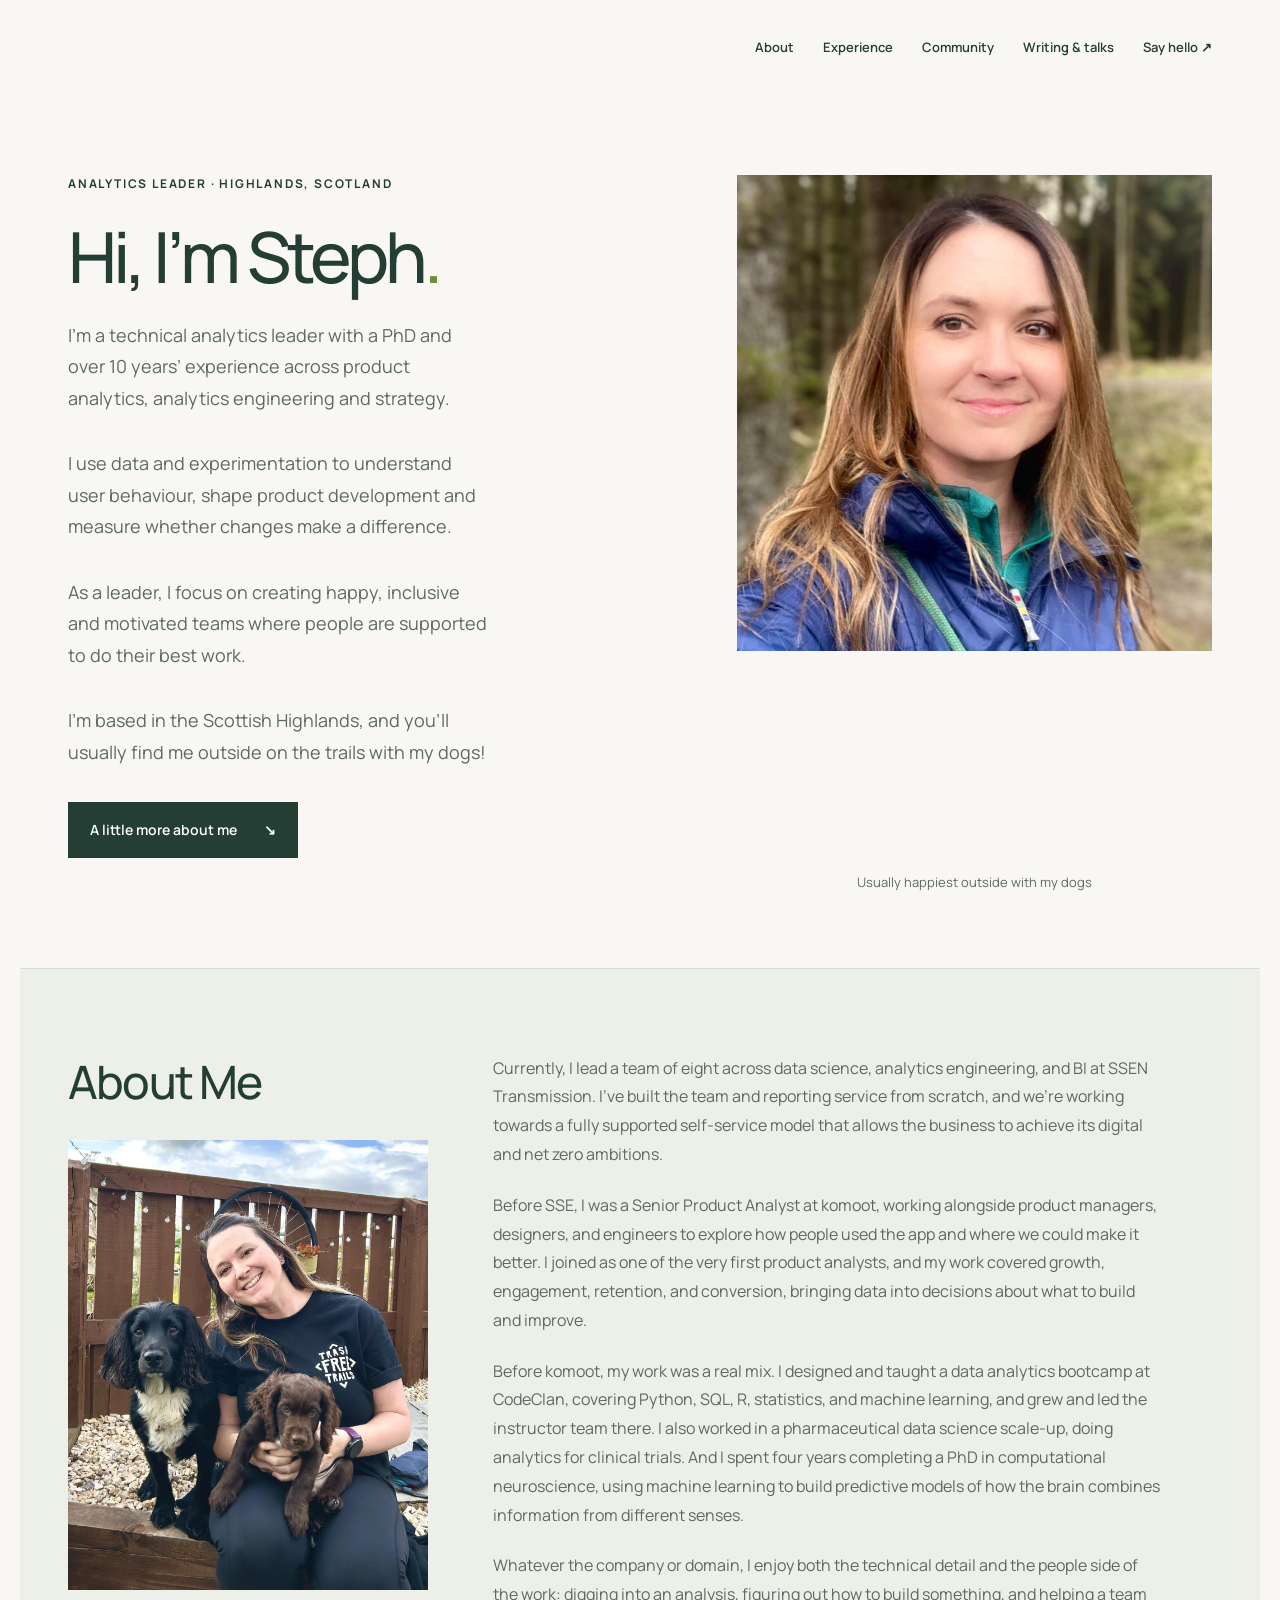
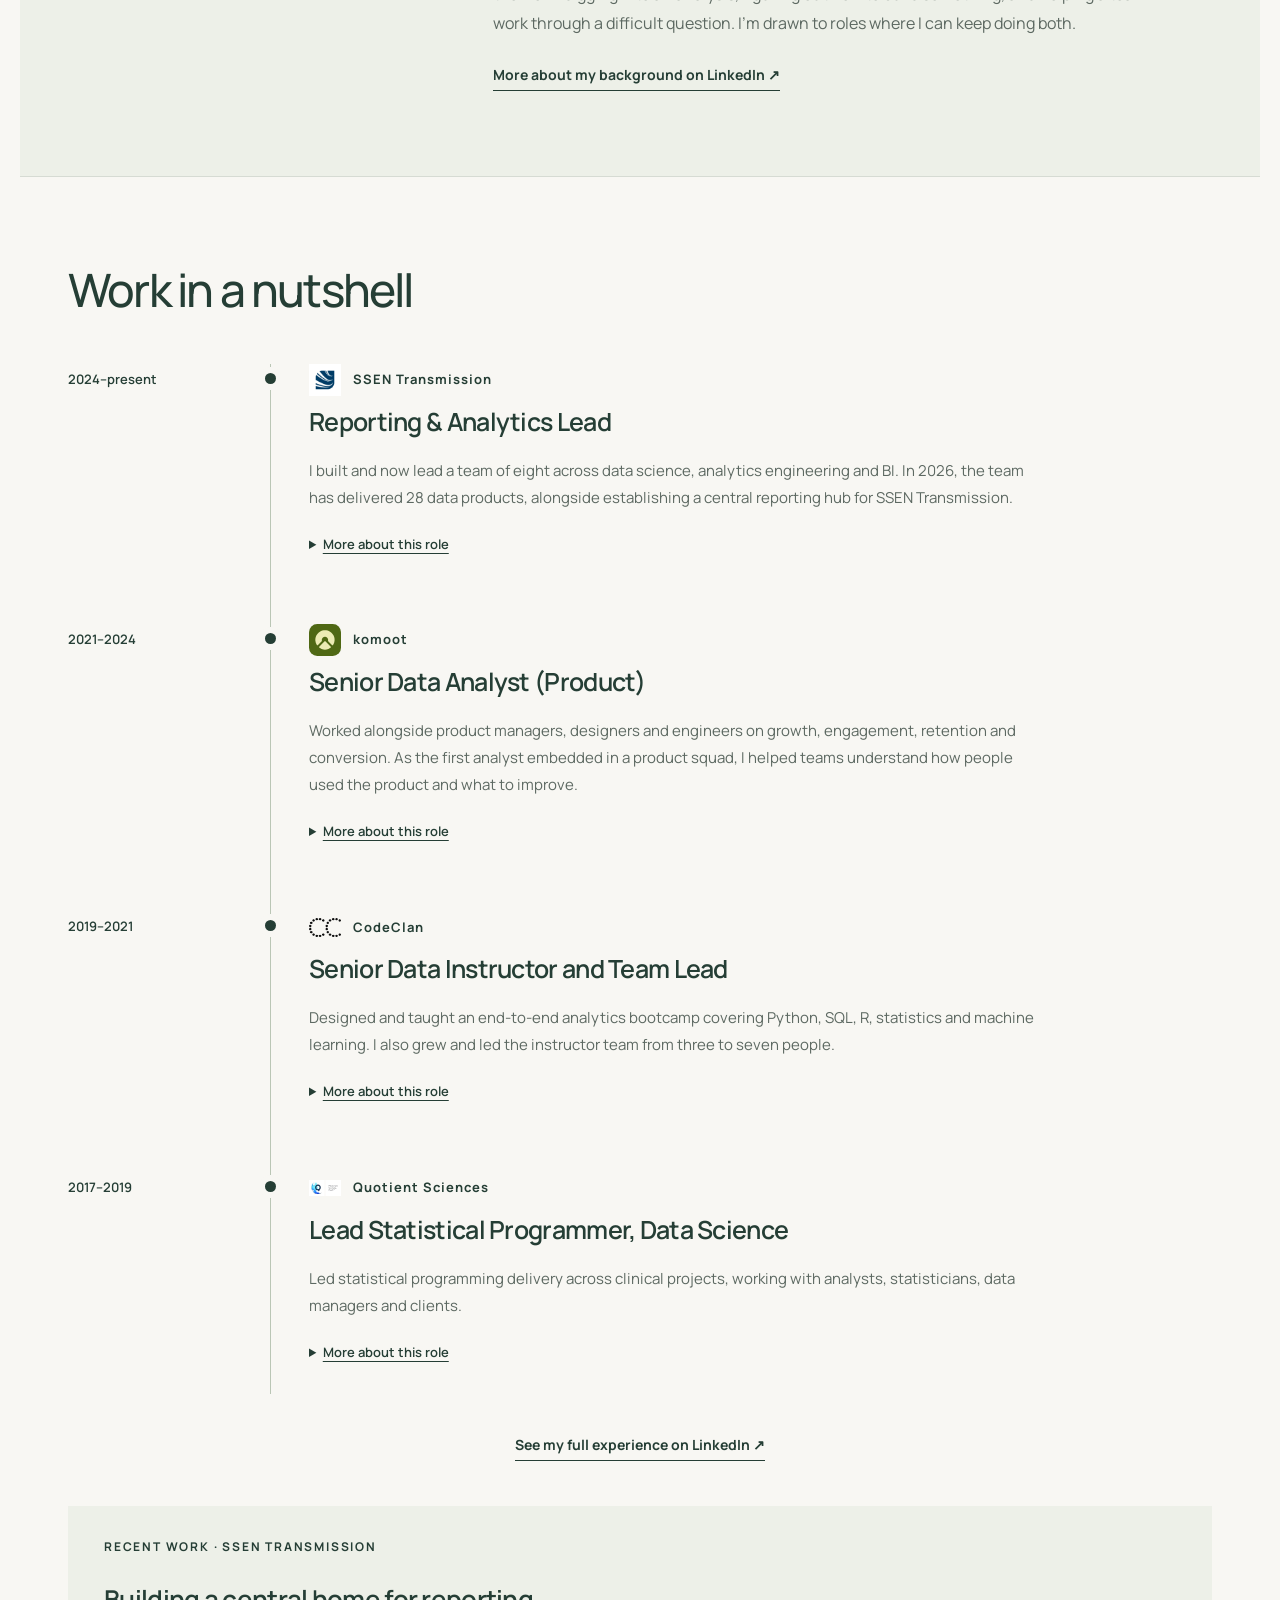
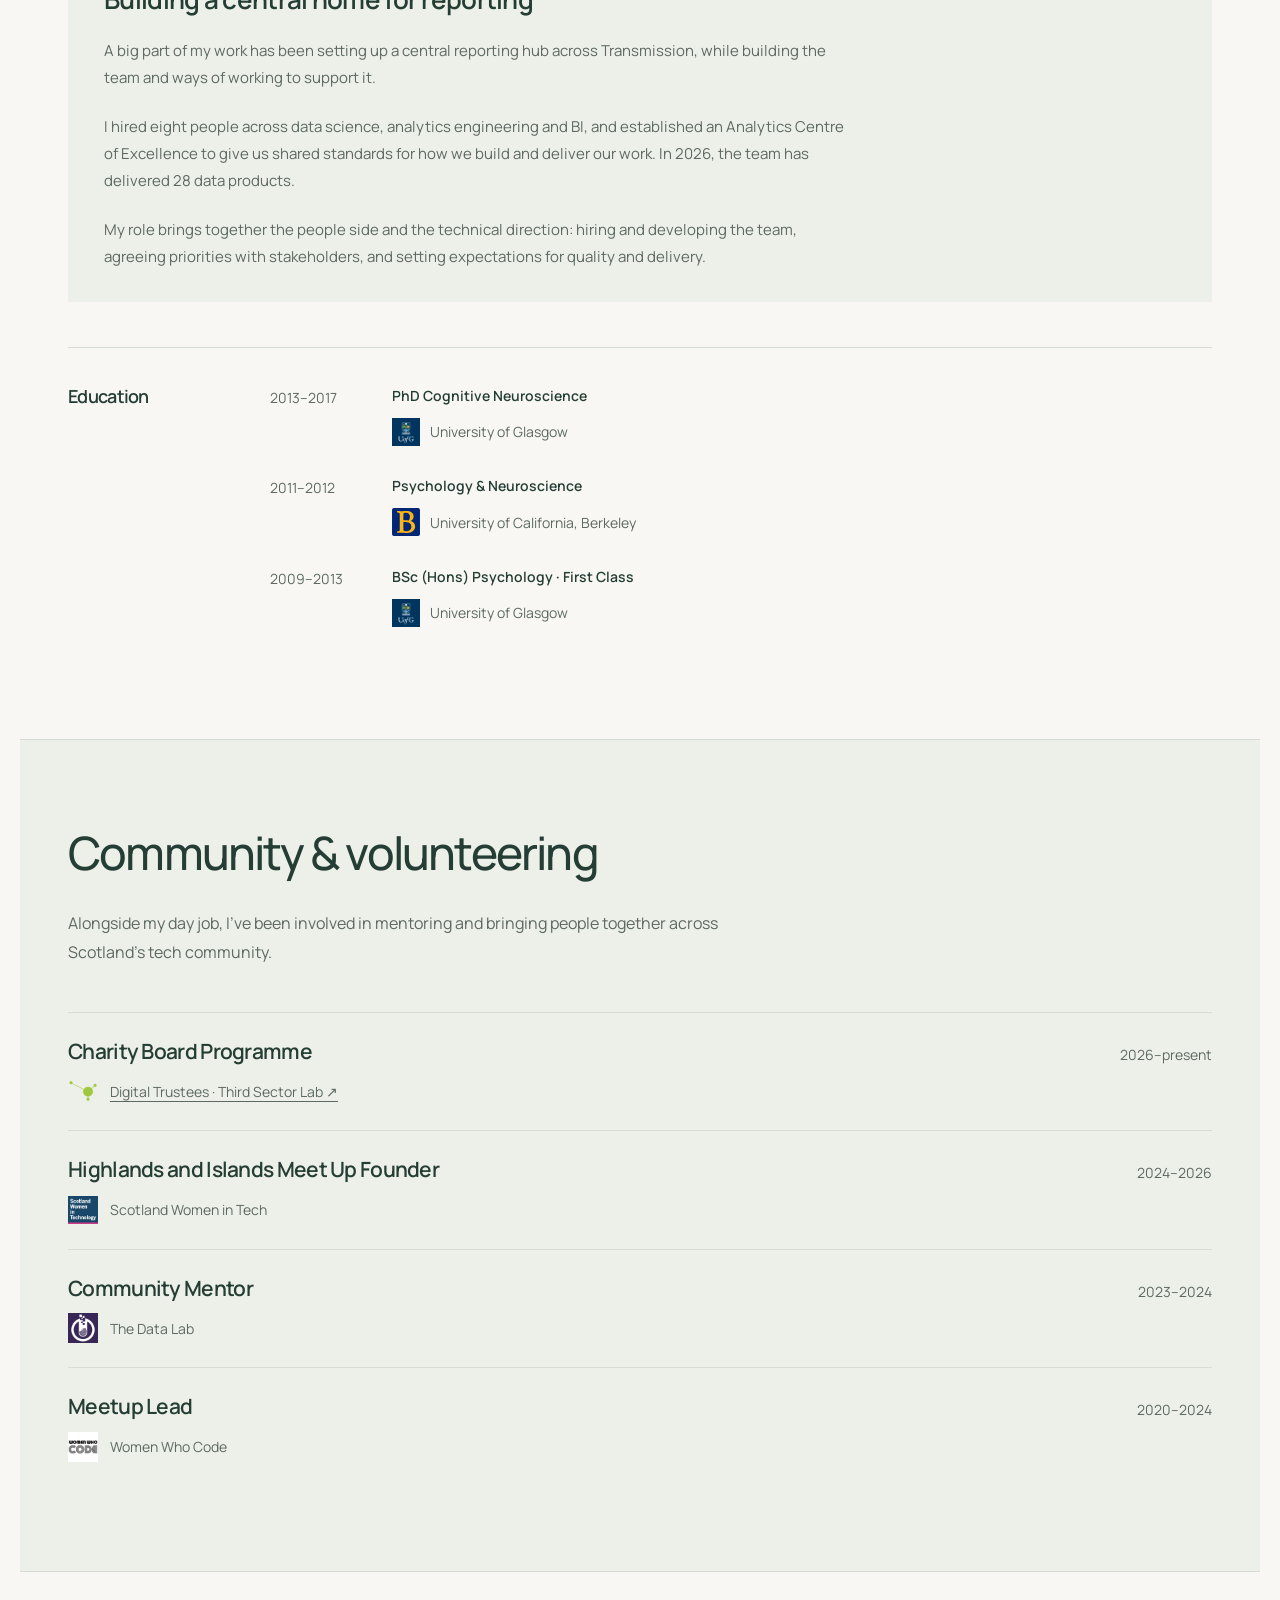
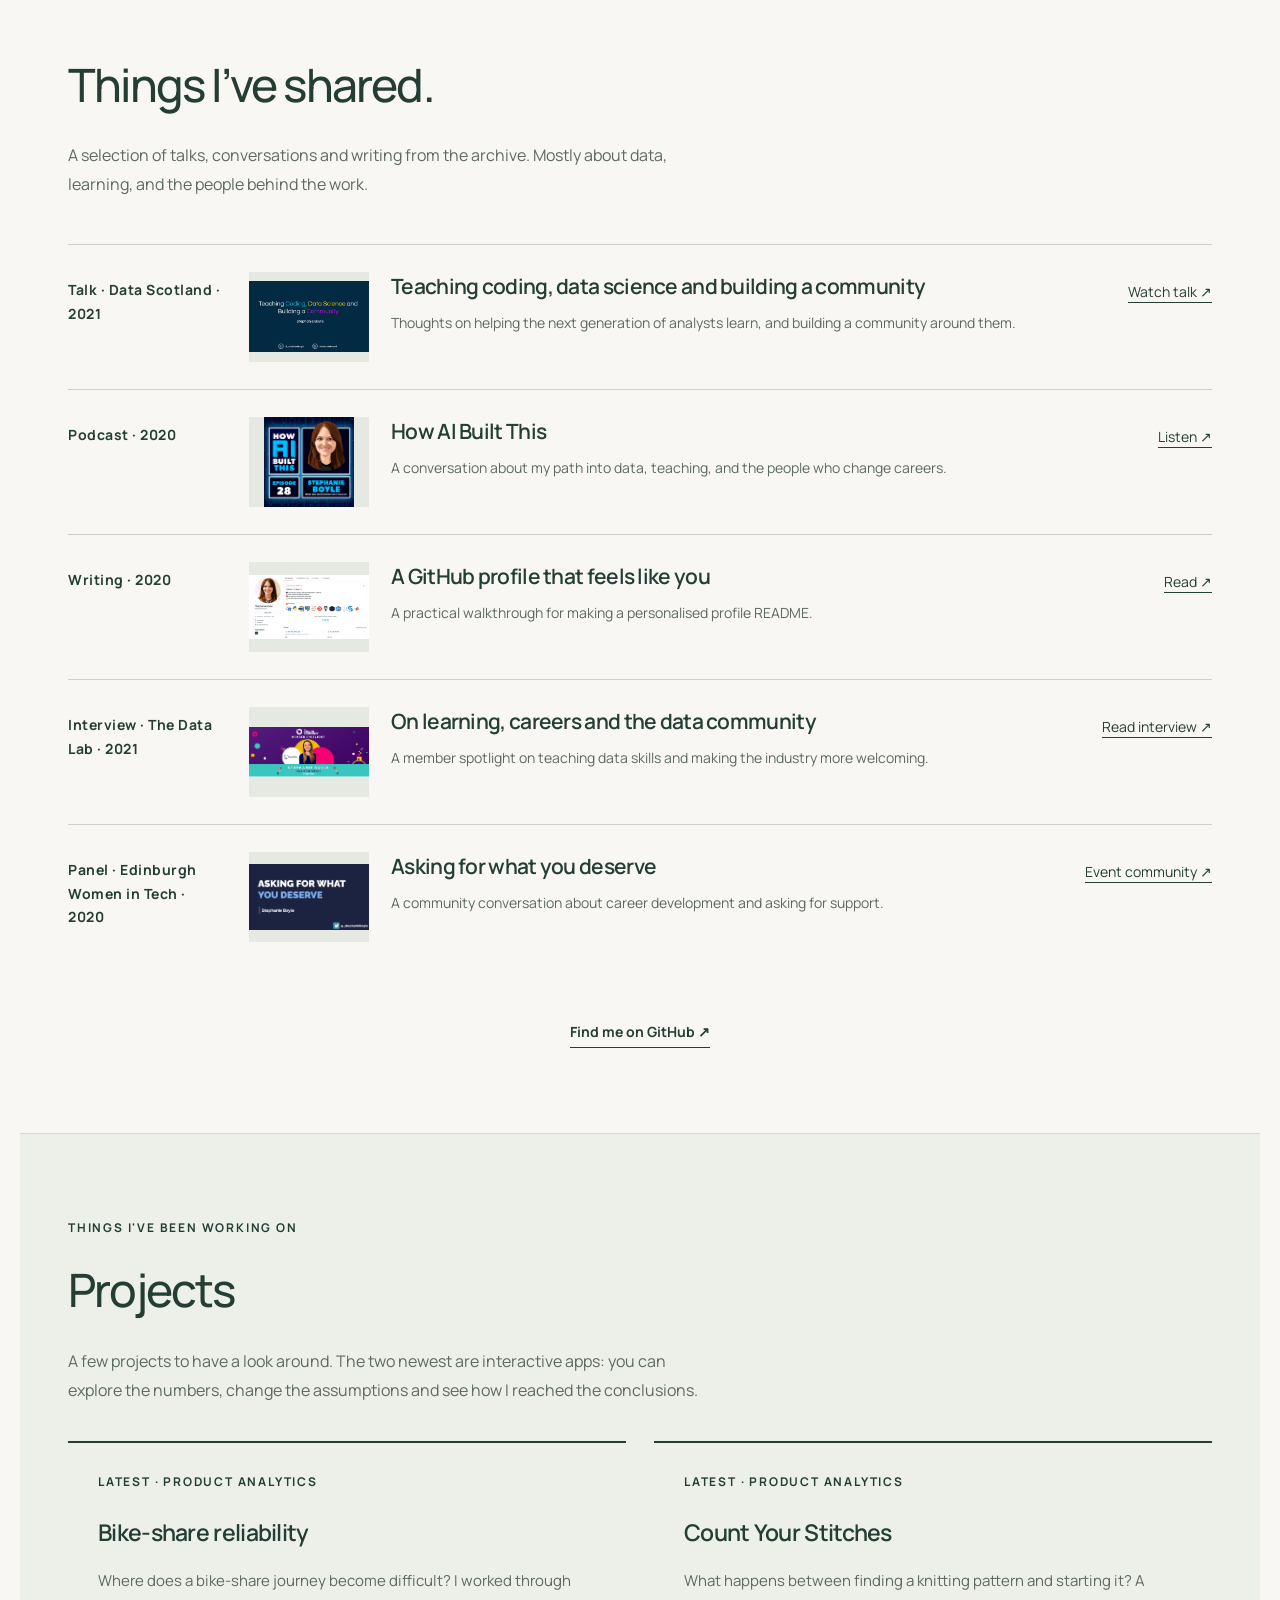
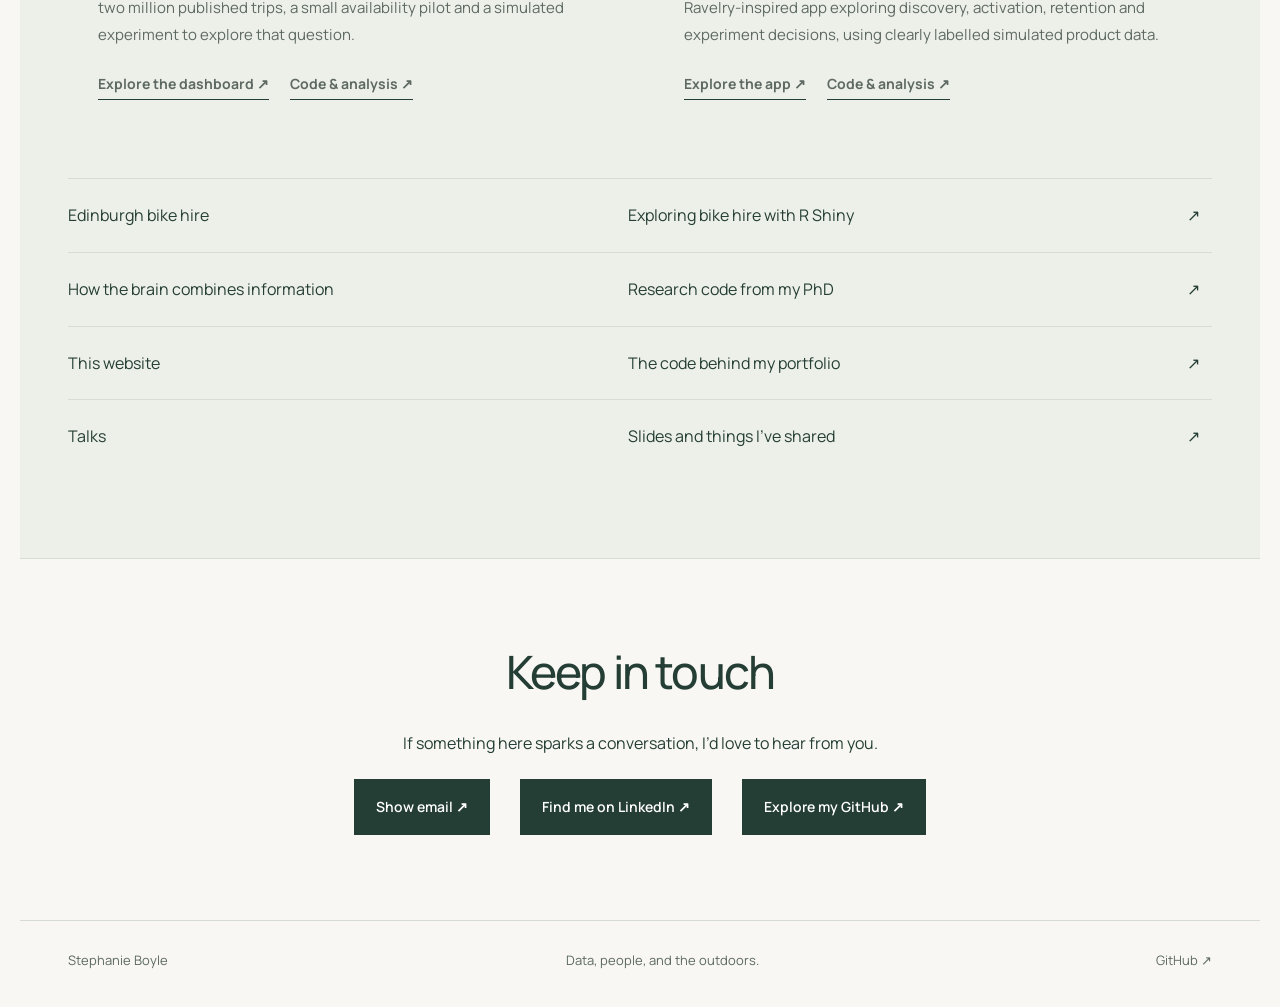
==== commit 595d624f: "Refresh summary and use consistent paragraph sizing" ====
--- a/index.html
+++ b/index.html
@@ -1 +1 @@
-<!doctype html><html lang="en"><head><meta charset="utf-8"><meta name="viewport" content="width=device-width,initial-scale=1"><meta name="description" content="Stephanie Boyle — analytics leadership, teaching and a life outdoors."><title>Analytics Lead | Product Analytics &amp; Data Science | Building Teams &amp; Data Products | Outdoors Obsessed 🌍</title><link rel="preconnect" href="https://fonts.googleapis.com"><link rel="preconnect" href="https://fonts.gstatic.com" crossorigin><link href="https://fonts.googleapis.com/css2?family=Manrope:wght@400;500;600;700;800&display=swap" rel="stylesheet"><link rel="stylesheet" href="style.css?v=20261113-projects-7-dogs"></head><body><a class="skip" href="#main">Skip to content</a><header><nav aria-label="Main navigation"><a href="index.html#about">About</a><a href="index.html#experience">Experience</a><a href="index.html#community">Community</a><a href="index.html#sharing">Writing & talks</a><a href="index.html#contact">Say hello ↗</a></nav></header><main id="main"><section class="hero"><div><p class="eyebrow">ANALYTICS LEADER · HIGHLANDS, SCOTLAND</p><h1>Hi, I’m Steph<span class="dot">.</span></h1><p class="hero-copy">I’m a technical analytics leader with a background in product analytics, data science, AI, and teaching. I like getting stuck into complex problems, delivering impactful insights, building useful products, solving inefficiencies, and leading high-performing analytics teams.</p><p class="hero-current">You’ll find me based in the Scottish Highlands, usually outside on the trails with my dogs.</p><a class="button" href="#about">A little more about me <span>↘</span></a></div><figure class="portrait"><img src="steph.jpg" alt="Steph outdoors in a woodland" width="800" height="800"><figcaption>Usually happiest outside with my dogs</figcaption></figure></section><section id="about" class="about section"><div class="about-visual"><h2>About Me</h2><div class="about-photo"><img src="steph-dogs.jpg" alt="Steph sitting outdoors with her two dogs" loading="lazy" width="3024" height="4032"></div></div><div><p>Currently, I lead a team of eight across data science, analytics engineering, and BI at SSEN Transmission. I’ve built the team and reporting service from scratch, and we’re working towards a fully supported self-service model that allows the business to achieve its digital and net zero ambitions.</p><p>Before SSE, I was a Senior Product Analyst at komoot, working alongside product managers, designers, and engineers to explore how people used the app and where we could make it better. I joined as one of the very first product analysts, and my work covered growth, engagement, retention, and conversion, bringing data into decisions about what to build and improve.</p><p>Before komoot, my work was a real mix. I designed and taught a data analytics bootcamp at CodeClan, covering Python, SQL, R, statistics, and machine learning, and grew and led the instructor team there. I also worked in a pharmaceutical data science scale-up, doing analytics for clinical trials. And I spent four years completing a PhD in computational neuroscience, using machine learning to build predictive models of how the brain combines information from different senses.</p><p>Whatever the company or domain, I enjoy both the technical detail and the people side of the work: digging into an analysis, figuring out how to build something, and helping a team work through a difficult question. I’m drawn to roles where I can keep doing both.</p><a class="text-link" href="https://www.linkedin.com/in/stephanieboyle9/">More about my background on LinkedIn ↗</a></div></section><section id="experience" class="section"><div class="section-heading"><h2>Work in a nutshell</h2></div><div class="timeline"><article class="timeline-entry"><p class="timeline-date">2024–present</p><div class="timeline-content"><p class="timeline-company"><img class="org-logo" width="32" height="32" src="org-ssen.png" alt="" loading="lazy"><span>SSEN Transmission</span></p><h3>Reporting & Analytics Lead</h3><p>I built and now lead a team of eight across data science, analytics engineering and BI. In 2026, the team has delivered 28 data products, alongside establishing a central reporting hub for SSEN Transmission.</p><details class="role-details"><summary>More about this role</summary><ul><li>Hired eight staff and built a multidisciplinary team, with responsibility for coaching, development and delivery.</li><li>Established an Analytics Centre of Excellence, introducing shared standards for analytical quality, peer review, documentation and version control.</li></ul><p class="timeline-stack">SQL · Python · dbt · Power BI · Microsoft Fabric · Azure DevOps</p></details></div></article><article class="timeline-entry"><p class="timeline-date">2021–2024</p><div class="timeline-content"><p class="timeline-company"><img class="org-logo" width="32" height="32" src="org-komoot.svg" alt="" loading="lazy"><span>komoot</span></p><h3>Senior Data Analyst (Product)</h3><p>Worked alongside product managers, designers and engineers on growth, engagement, retention and conversion. As the first analyst embedded in a product squad, I helped teams understand how people used the product and what to improve.</p><details class="role-details"><summary>More about this role</summary><ul><li>Developed experimentation from ad hoc testing into more than 30 structured A/B tests.</li><li>Built over 50 dbt models, defined more than 100 tracking events, and delivered over 20 self-service dashboards.</li></ul><p class="timeline-stack">SQL · Python · dbt · Metabase · AWS</p></details></div></article><article class="timeline-entry"><p class="timeline-date">2019–2021</p><div class="timeline-content"><p class="timeline-company"><img class="org-logo" width="32" height="32" src="org-codeclan.png" alt="" loading="lazy"><span>CodeClan</span></p><h3>Senior Data Instructor and Team Lead</h3><p>Designed and taught an end-to-end analytics bootcamp covering Python, SQL, R, statistics and machine learning. I also grew and led the instructor team from three to seven people.</p><details class="role-details"><summary>More about this role</summary><ul><li>Coached learners through more than 40 external employer projects, from framing the problem to presenting recommendations.</li><li>Used learner feedback and industry partnerships to keep improving the course.</li></ul><p class="timeline-stack">Python · SQL · R · Git/GitHub · AWS</p></details></div></article><article class="timeline-entry"><p class="timeline-date">2017–2019</p><div class="timeline-content"><p class="timeline-company"><img class="org-logo" width="32" height="32" src="org-quotient.svg" alt="" loading="lazy"><span>Quotient Sciences</span></p><h3>Lead Statistical Programmer, Data Science</h3><p>Led statistical programming delivery across clinical projects, working with analysts, statisticians, data managers and clients.</p><details class="role-details"><summary>More about this role</summary><ul><li>Built and validated datasets and automated reporting pipelines across more than 100 clinical projects.</li><li>Managed client requirements and delivery timelines, with QA and peer review throughout.</li></ul><p class="timeline-stack">SQL · SPSS · Excel</p></details></div></article></div><div class="section-end-link"><a class="text-link" href="https://www.linkedin.com/in/stephanieboyle9/">See my full experience on LinkedIn ↗</a></div><aside class="leadership-story"><p class="eyebrow">RECENT WORK · SSEN TRANSMISSION</p><h3>Building a central home for reporting</h3><p>A big part of my work has been setting up a central reporting hub across Transmission, while building the team and ways of working to support it.</p><p>I hired eight people across data science, analytics engineering and BI, and established an Analytics Centre of Excellence to give us shared standards for how we build and deliver our work. In 2026, the team has delivered 28 data products.</p><p>My role brings together the people side and the technical direction: hiring and developing the team, agreeing priorities with stakeholders, and setting expectations for quality and delivery.</p></aside><div class="education"><h3>Education</h3><div><article><span>2013–2017</span><p><strong>PhD Cognitive Neuroscience</strong><br><span class="education-org"><img class="org-logo" width="28" height="28" src="org-glasgow.png" alt="" loading="lazy">University of Glasgow</span></p></article><article><span>2011–2012</span><p><strong>Psychology & Neuroscience</strong><br><span class="education-org"><img class="org-logo" width="28" height="28" src="org-berkeley.svg" alt="" loading="lazy">University of California, Berkeley</span></p></article><article><span>2009–2013</span><p><strong>BSc (Hons) Psychology · First Class</strong><br><span class="education-org"><img class="org-logo" width="28" height="28" src="org-glasgow.png" alt="" loading="lazy">University of Glasgow</span></p></article></div></div></section><section id="community" class="section community"><div class="section-heading"><h2>Community & volunteering</h2><p>Alongside my day job, I’ve been involved in mentoring and bringing people together across Scotland’s tech community.</p></div><div class="community-list"><article><div><h3>Charity Board Programme</h3><p class="community-org"><img class="org-logo" width="32" height="32" src="org-thirdsector.png" alt="" loading="lazy"><a href="https://thirdsectorlab.co.uk/digital-trustees/">Digital Trustees · Third Sector Lab ↗</a></p></div><p class="meta">2026–present</p></article><article><div><h3>Highlands and Islands Meet Up Founder</h3><p class="community-org"><img class="org-logo" width="32" height="32" src="org-swit.jpg" alt="" loading="lazy"><span>Scotland Women in Tech</span></p></div><p class="meta">2024–2026</p></article><article><div><h3>Community Mentor</h3><p class="community-org"><img class="org-logo" width="32" height="32" src="org-datalab.png" alt="" loading="lazy"><span>The Data Lab</span></p></div><p class="meta">2023–2024</p></article><article><div><h3>Meetup Lead</h3><p class="community-org"><img class="org-logo" width="32" height="32" src="org-wwcode.png" alt="" loading="lazy"><span>Women Who Code</span></p></div><p class="meta">2020–2024</p></article></div></section><section id="sharing" class="section sharing"><div class="section-heading"><h2>Things I’ve shared.</h2><p>A selection of talks, conversations and writing from the archive. Mostly about data, learning, and the people behind the work.</p></div><article class="sharing-row"><p class="eyebrow">Talk · Data Scotland · 2021</p><div class="sharing-content"><img class="sharing-thumb" src="data-scotland.jpg" alt="" loading="lazy"><div><h3>Teaching coding, data science and building a community</h3><p>Thoughts on helping the next generation of analysts learn, and building a community around them.</p></div></div><a href="https://www.youtube.com/watch?v=H4r7s-kODrA">Watch talk ↗</a></article><article class="sharing-row"><p class="eyebrow">Podcast · 2020</p><div class="sharing-content"><img class="sharing-thumb" src="how-ai.jpg" alt="" loading="lazy"><div><h3>How AI Built This</h3><p>A conversation about my path into data, teaching, and the people who change careers.</p></div></div><a href="https://open.spotify.com/episode/2qzQ7Sl1sUS5EY05YCHeZz">Listen ↗</a></article><article class="sharing-row"><p class="eyebrow">Writing · 2020</p><div class="sharing-content"><img class="sharing-thumb" src="github-writing.jpg" alt="" loading="lazy"><div><h3>A GitHub profile that feels like you</h3><p>A practical walkthrough for making a personalised profile README.</p></div></div><a href="github-profile.html">Read ↗</a></article><article class="sharing-row"><p class="eyebrow">Interview · The Data Lab · 2021</p><div class="sharing-content"><img class="sharing-thumb" src="data-lab.png" alt="" loading="lazy"><div><h3>On learning, careers and the data community</h3><p>A member spotlight on teaching data skills and making the industry more welcoming.</p></div></div><a href="https://community.thedatalab.com/news/565546">Read interview ↗</a></article><article class="sharing-row"><p class="eyebrow">Panel · Edinburgh Women in Tech · 2020</p><div class="sharing-content"><img class="sharing-thumb" src="asking.jpg" alt="" loading="lazy"><div><h3>Asking for what you deserve</h3><p>A community conversation about career development and asking for support.</p></div></div><a href="https://www.meetup.com/edinburgh-women-in-technology-meetup/">Event community ↗</a></article><div class="section-end-link"><a class="text-link" href="https://github.com/stephanieboyle">Find me on GitHub ↗</a></div></section><section class="section earlier" id="projects"><p class="eyebrow">THINGS I'VE BEEN WORKING ON</p><h2>Projects</h2><p>A few projects to have a look around. The two newest are interactive apps: you can explore the numbers, change the assumptions and see how I reached the conclusions.</p><div class="featured-projects"><article><p class="eyebrow">LATEST · PRODUCT ANALYTICS</p><h3>Bike-share reliability</h3><p>Where does a bike-share journey become difficult? I worked through two million published trips, a small availability pilot and a simulated experiment to explore that question.</p><p><a class="text-link" href="https://bike-reliability-studio.pages.dev">Explore the dashboard ↗</a> <a class="text-link" data-project-source href="https://github.com/stephanieboyle/bikeshare-product-analytics">Code &amp; analysis ↗</a></p></article><article><p class="eyebrow">LATEST · PRODUCT ANALYTICS</p><h3>Count Your Stitches</h3><p>What happens between finding a knitting pattern and starting it? A Ravelry-inspired app exploring discovery, activation, retention and experiment decisions, using clearly labelled simulated product data.</p><p><a class="text-link" href="https://count-your-stitches.pages.dev">Explore the app ↗</a> <a class="text-link" data-project-source href="https://github.com/stephanieboyle/ravelry-discovery-portfolio">Code &amp; analysis ↗</a></p></article></div><div class="project-links"><a data-project-source href="https://github.com/stephanieboyle/bike_hire_shiny_app"><span>Edinburgh bike hire</span><span>Exploring bike hire with R Shiny</span><b>↗</b></a><a data-project-source href="https://github.com/stephanieboyle/phd_project_1"><span>How the brain combines information</span><span>Research code from my PhD</span><b>↗</b></a><a data-project-source href="https://github.com/stephanieboyle/stephanieboyle.github.io"><span>This website</span><span>The code behind my portfolio</span><b>↗</b></a><a data-project-source href="https://github.com/stephanieboyle/talks"><span>Talks</span><span>Slides and things I've shared</span><b>↗</b></a></div></section><section id="contact" class="contact"><h2>Keep in touch</h2><p>If something here sparks a conversation, I’d love to hear from you.</p><div><button class="button" id="show-email" type="button" aria-controls="email-contact" aria-expanded="false">Show email ↗</button><span id="email-contact" aria-live="polite"></span><a class="button" href="https://www.linkedin.com/in/stephanieboyle9/">Find me on LinkedIn ↗</a><a class="button" href="https://github.com/stephanieboyle">Explore my GitHub ↗</a></div></section></main><footer><span>Stephanie Boyle</span><span>Data, people, and the outdoors.</span><a href="https://github.com/stephanieboyle">GitHub ↗</a></footer><script>document.getElementById('show-email').addEventListener('click',function(){const address=String.fromCharCode(115,116,101,112,104,97,110,105,101,46,98,111,121,108,101,57,64,103,109,97,105,108,46,99,111,109);const link=document.createElement('a');link.className='button';link.href='mailto:'+address;link.textContent=address;document.getElementById('email-contact').appendChild(link);this.setAttribute('aria-expanded','true');this.hidden=true;link.focus();},{once:true});</script></body></html>
+<!doctype html><html lang="en"><head><meta charset="utf-8"><meta name="viewport" content="width=device-width,initial-scale=1"><meta name="description" content="Stephanie Boyle — analytics leadership, teaching and a life outdoors."><title>Analytics Lead | Product Analytics &amp; Data Science | Building Teams &amp; Data Products | Outdoors Obsessed 🌍</title><link rel="preconnect" href="https://fonts.googleapis.com"><link rel="preconnect" href="https://fonts.gstatic.com" crossorigin><link href="https://fonts.googleapis.com/css2?family=Manrope:wght@400;500;600;700;800&display=swap" rel="stylesheet"><link rel="stylesheet" href="style.css?v=20261113-projects-7-dogs"></head><body><a class="skip" href="#main">Skip to content</a><header><nav aria-label="Main navigation"><a href="index.html#about">About</a><a href="index.html#experience">Experience</a><a href="index.html#community">Community</a><a href="index.html#sharing">Writing & talks</a><a href="index.html#contact">Say hello ↗</a></nav></header><main id="main"><section class="hero"><div><p class="eyebrow">ANALYTICS LEADER · HIGHLANDS, SCOTLAND</p><h1>Hi, I’m Steph<span class="dot">.</span></h1><p class="hero-copy">I’m a technical analytics leader with a PhD and over 10 years’ experience across product analytics, analytics engineering and strategy.</p><p class="hero-copy">I use data and experimentation to understand user behaviour, shape product development and measure whether changes make a difference.</p><p class="hero-copy">As a leader, I focus on creating happy, inclusive and motivated teams where people are supported to do their best work.</p><p class="hero-copy">I’m based in the Scottish Highlands, and you’ll usually find me outside on the trails with my dogs!</p><a class="button" href="#about">A little more about me <span>↘</span></a></div><figure class="portrait"><img src="steph.jpg" alt="Steph outdoors in a woodland" width="800" height="800"><figcaption>Usually happiest outside with my dogs</figcaption></figure></section><section id="about" class="about section"><div class="about-visual"><h2>About Me</h2><div class="about-photo"><img src="steph-dogs.jpg" alt="Steph sitting outdoors with her two dogs" loading="lazy" width="3024" height="4032"></div></div><div><p>Currently, I lead a team of eight across data science, analytics engineering, and BI at SSEN Transmission. I’ve built the team and reporting service from scratch, and we’re working towards a fully supported self-service model that allows the business to achieve its digital and net zero ambitions.</p><p>Before SSE, I was a Senior Product Analyst at komoot, working alongside product managers, designers, and engineers to explore how people used the app and where we could make it better. I joined as one of the very first product analysts, and my work covered growth, engagement, retention, and conversion, bringing data into decisions about what to build and improve.</p><p>Before komoot, my work was a real mix. I designed and taught a data analytics bootcamp at CodeClan, covering Python, SQL, R, statistics, and machine learning, and grew and led the instructor team there. I also worked in a pharmaceutical data science scale-up, doing analytics for clinical trials. And I spent four years completing a PhD in computational neuroscience, using machine learning to build predictive models of how the brain combines information from different senses.</p><p>Whatever the company or domain, I enjoy both the technical detail and the people side of the work: digging into an analysis, figuring out how to build something, and helping a team work through a difficult question. I’m drawn to roles where I can keep doing both.</p><a class="text-link" href="https://www.linkedin.com/in/stephanieboyle9/">More about my background on LinkedIn ↗</a></div></section><section id="experience" class="section"><div class="section-heading"><h2>Work in a nutshell</h2></div><div class="timeline"><article class="timeline-entry"><p class="timeline-date">2024–present</p><div class="timeline-content"><p class="timeline-company"><img class="org-logo" width="32" height="32" src="org-ssen.png" alt="" loading="lazy"><span>SSEN Transmission</span></p><h3>Reporting & Analytics Lead</h3><p>I built and now lead a team of eight across data science, analytics engineering and BI. In 2026, the team has delivered 28 data products, alongside establishing a central reporting hub for SSEN Transmission.</p><details class="role-details"><summary>More about this role</summary><ul><li>Hired eight staff and built a multidisciplinary team, with responsibility for coaching, development and delivery.</li><li>Established an Analytics Centre of Excellence, introducing shared standards for analytical quality, peer review, documentation and version control.</li></ul><p class="timeline-stack">SQL · Python · dbt · Power BI · Microsoft Fabric · Azure DevOps</p></details></div></article><article class="timeline-entry"><p class="timeline-date">2021–2024</p><div class="timeline-content"><p class="timeline-company"><img class="org-logo" width="32" height="32" src="org-komoot.svg" alt="" loading="lazy"><span>komoot</span></p><h3>Senior Data Analyst (Product)</h3><p>Worked alongside product managers, designers and engineers on growth, engagement, retention and conversion. As the first analyst embedded in a product squad, I helped teams understand how people used the product and what to improve.</p><details class="role-details"><summary>More about this role</summary><ul><li>Developed experimentation from ad hoc testing into more than 30 structured A/B tests.</li><li>Built over 50 dbt models, defined more than 100 tracking events, and delivered over 20 self-service dashboards.</li></ul><p class="timeline-stack">SQL · Python · dbt · Metabase · AWS</p></details></div></article><article class="timeline-entry"><p class="timeline-date">2019–2021</p><div class="timeline-content"><p class="timeline-company"><img class="org-logo" width="32" height="32" src="org-codeclan.png" alt="" loading="lazy"><span>CodeClan</span></p><h3>Senior Data Instructor and Team Lead</h3><p>Designed and taught an end-to-end analytics bootcamp covering Python, SQL, R, statistics and machine learning. I also grew and led the instructor team from three to seven people.</p><details class="role-details"><summary>More about this role</summary><ul><li>Coached learners through more than 40 external employer projects, from framing the problem to presenting recommendations.</li><li>Used learner feedback and industry partnerships to keep improving the course.</li></ul><p class="timeline-stack">Python · SQL · R · Git/GitHub · AWS</p></details></div></article><article class="timeline-entry"><p class="timeline-date">2017–2019</p><div class="timeline-content"><p class="timeline-company"><img class="org-logo" width="32" height="32" src="org-quotient.svg" alt="" loading="lazy"><span>Quotient Sciences</span></p><h3>Lead Statistical Programmer, Data Science</h3><p>Led statistical programming delivery across clinical projects, working with analysts, statisticians, data managers and clients.</p><details class="role-details"><summary>More about this role</summary><ul><li>Built and validated datasets and automated reporting pipelines across more than 100 clinical projects.</li><li>Managed client requirements and delivery timelines, with QA and peer review throughout.</li></ul><p class="timeline-stack">SQL · SPSS · Excel</p></details></div></article></div><div class="section-end-link"><a class="text-link" href="https://www.linkedin.com/in/stephanieboyle9/">See my full experience on LinkedIn ↗</a></div><aside class="leadership-story"><p class="eyebrow">RECENT WORK · SSEN TRANSMISSION</p><h3>Building a central home for reporting</h3><p>A big part of my work has been setting up a central reporting hub across Transmission, while building the team and ways of working to support it.</p><p>I hired eight people across data science, analytics engineering and BI, and established an Analytics Centre of Excellence to give us shared standards for how we build and deliver our work. In 2026, the team has delivered 28 data products.</p><p>My role brings together the people side and the technical direction: hiring and developing the team, agreeing priorities with stakeholders, and setting expectations for quality and delivery.</p></aside><div class="education"><h3>Education</h3><div><article><span>2013–2017</span><p><strong>PhD Cognitive Neuroscience</strong><br><span class="education-org"><img class="org-logo" width="28" height="28" src="org-glasgow.png" alt="" loading="lazy">University of Glasgow</span></p></article><article><span>2011–2012</span><p><strong>Psychology & Neuroscience</strong><br><span class="education-org"><img class="org-logo" width="28" height="28" src="org-berkeley.svg" alt="" loading="lazy">University of California, Berkeley</span></p></article><article><span>2009–2013</span><p><strong>BSc (Hons) Psychology · First Class</strong><br><span class="education-org"><img class="org-logo" width="28" height="28" src="org-glasgow.png" alt="" loading="lazy">University of Glasgow</span></p></article></div></div></section><section id="community" class="section community"><div class="section-heading"><h2>Community & volunteering</h2><p>Alongside my day job, I’ve been involved in mentoring and bringing people together across Scotland’s tech community.</p></div><div class="community-list"><article><div><h3>Charity Board Programme</h3><p class="community-org"><img class="org-logo" width="32" height="32" src="org-thirdsector.png" alt="" loading="lazy"><a href="https://thirdsectorlab.co.uk/digital-trustees/">Digital Trustees · Third Sector Lab ↗</a></p></div><p class="meta">2026–present</p></article><article><div><h3>Highlands and Islands Meet Up Founder</h3><p class="community-org"><img class="org-logo" width="32" height="32" src="org-swit.jpg" alt="" loading="lazy"><span>Scotland Women in Tech</span></p></div><p class="meta">2024–2026</p></article><article><div><h3>Community Mentor</h3><p class="community-org"><img class="org-logo" width="32" height="32" src="org-datalab.png" alt="" loading="lazy"><span>The Data Lab</span></p></div><p class="meta">2023–2024</p></article><article><div><h3>Meetup Lead</h3><p class="community-org"><img class="org-logo" width="32" height="32" src="org-wwcode.png" alt="" loading="lazy"><span>Women Who Code</span></p></div><p class="meta">2020–2024</p></article></div></section><section id="sharing" class="section sharing"><div class="section-heading"><h2>Things I’ve shared.</h2><p>A selection of talks, conversations and writing from the archive. Mostly about data, learning, and the people behind the work.</p></div><article class="sharing-row"><p class="eyebrow">Talk · Data Scotland · 2021</p><div class="sharing-content"><img class="sharing-thumb" src="data-scotland.jpg" alt="" loading="lazy"><div><h3>Teaching coding, data science and building a community</h3><p>Thoughts on helping the next generation of analysts learn, and building a community around them.</p></div></div><a href="https://www.youtube.com/watch?v=H4r7s-kODrA">Watch talk ↗</a></article><article class="sharing-row"><p class="eyebrow">Podcast · 2020</p><div class="sharing-content"><img class="sharing-thumb" src="how-ai.jpg" alt="" loading="lazy"><div><h3>How AI Built This</h3><p>A conversation about my path into data, teaching, and the people who change careers.</p></div></div><a href="https://open.spotify.com/episode/2qzQ7Sl1sUS5EY05YCHeZz">Listen ↗</a></article><article class="sharing-row"><p class="eyebrow">Writing · 2020</p><div class="sharing-content"><img class="sharing-thumb" src="github-writing.jpg" alt="" loading="lazy"><div><h3>A GitHub profile that feels like you</h3><p>A practical walkthrough for making a personalised profile README.</p></div></div><a href="github-profile.html">Read ↗</a></article><article class="sharing-row"><p class="eyebrow">Interview · The Data Lab · 2021</p><div class="sharing-content"><img class="sharing-thumb" src="data-lab.png" alt="" loading="lazy"><div><h3>On learning, careers and the data community</h3><p>A member spotlight on teaching data skills and making the industry more welcoming.</p></div></div><a href="https://community.thedatalab.com/news/565546">Read interview ↗</a></article><article class="sharing-row"><p class="eyebrow">Panel · Edinburgh Women in Tech · 2020</p><div class="sharing-content"><img class="sharing-thumb" src="asking.jpg" alt="" loading="lazy"><div><h3>Asking for what you deserve</h3><p>A community conversation about career development and asking for support.</p></div></div><a href="https://www.meetup.com/edinburgh-women-in-technology-meetup/">Event community ↗</a></article><div class="section-end-link"><a class="text-link" href="https://github.com/stephanieboyle">Find me on GitHub ↗</a></div></section><section class="section earlier" id="projects"><p class="eyebrow">THINGS I'VE BEEN WORKING ON</p><h2>Projects</h2><p>A few projects to have a look around. The two newest are interactive apps: you can explore the numbers, change the assumptions and see how I reached the conclusions.</p><div class="featured-projects"><article><p class="eyebrow">LATEST · PRODUCT ANALYTICS</p><h3>Bike-share reliability</h3><p>Where does a bike-share journey become difficult? I worked through two million published trips, a small availability pilot and a simulated experiment to explore that question.</p><p><a class="text-link" href="https://bike-reliability-studio.pages.dev">Explore the dashboard ↗</a> <a class="text-link" data-project-source href="https://github.com/stephanieboyle/bikeshare-product-analytics">Code &amp; analysis ↗</a></p></article><article><p class="eyebrow">LATEST · PRODUCT ANALYTICS</p><h3>Count Your Stitches</h3><p>What happens between finding a knitting pattern and starting it? A Ravelry-inspired app exploring discovery, activation, retention and experiment decisions, using clearly labelled simulated product data.</p><p><a class="text-link" href="https://count-your-stitches.pages.dev">Explore the app ↗</a> <a class="text-link" data-project-source href="https://github.com/stephanieboyle/ravelry-discovery-portfolio">Code &amp; analysis ↗</a></p></article></div><div class="project-links"><a data-project-source href="https://github.com/stephanieboyle/bike_hire_shiny_app"><span>Edinburgh bike hire</span><span>Exploring bike hire with R Shiny</span><b>↗</b></a><a data-project-source href="https://github.com/stephanieboyle/phd_project_1"><span>How the brain combines information</span><span>Research code from my PhD</span><b>↗</b></a><a data-project-source href="https://github.com/stephanieboyle/stephanieboyle.github.io"><span>This website</span><span>The code behind my portfolio</span><b>↗</b></a><a data-project-source href="https://github.com/stephanieboyle/talks"><span>Talks</span><span>Slides and things I've shared</span><b>↗</b></a></div></section><section id="contact" class="contact"><h2>Keep in touch</h2><p>If something here sparks a conversation, I’d love to hear from you.</p><div><button class="button" id="show-email" type="button" aria-controls="email-contact" aria-expanded="false">Show email ↗</button><span id="email-contact" aria-live="polite"></span><a class="button" href="https://www.linkedin.com/in/stephanieboyle9/">Find me on LinkedIn ↗</a><a class="button" href="https://github.com/stephanieboyle">Explore my GitHub ↗</a></div></section></main><footer><span>Stephanie Boyle</span><span>Data, people, and the outdoors.</span><a href="https://github.com/stephanieboyle">GitHub ↗</a></footer><script>document.getElementById('show-email').addEventListener('click',function(){const address=String.fromCharCode(115,116,101,112,104,97,110,105,101,46,98,111,121,108,101,57,64,103,109,97,105,108,46,99,111,109);const link=document.createElement('a');link.className='button';link.href='mailto:'+address;link.textContent=address;document.getElementById('email-contact').appendChild(link);this.setAttribute('aria-expanded','true');this.hidden=true;link.focus();},{once:true});</script></body></html>
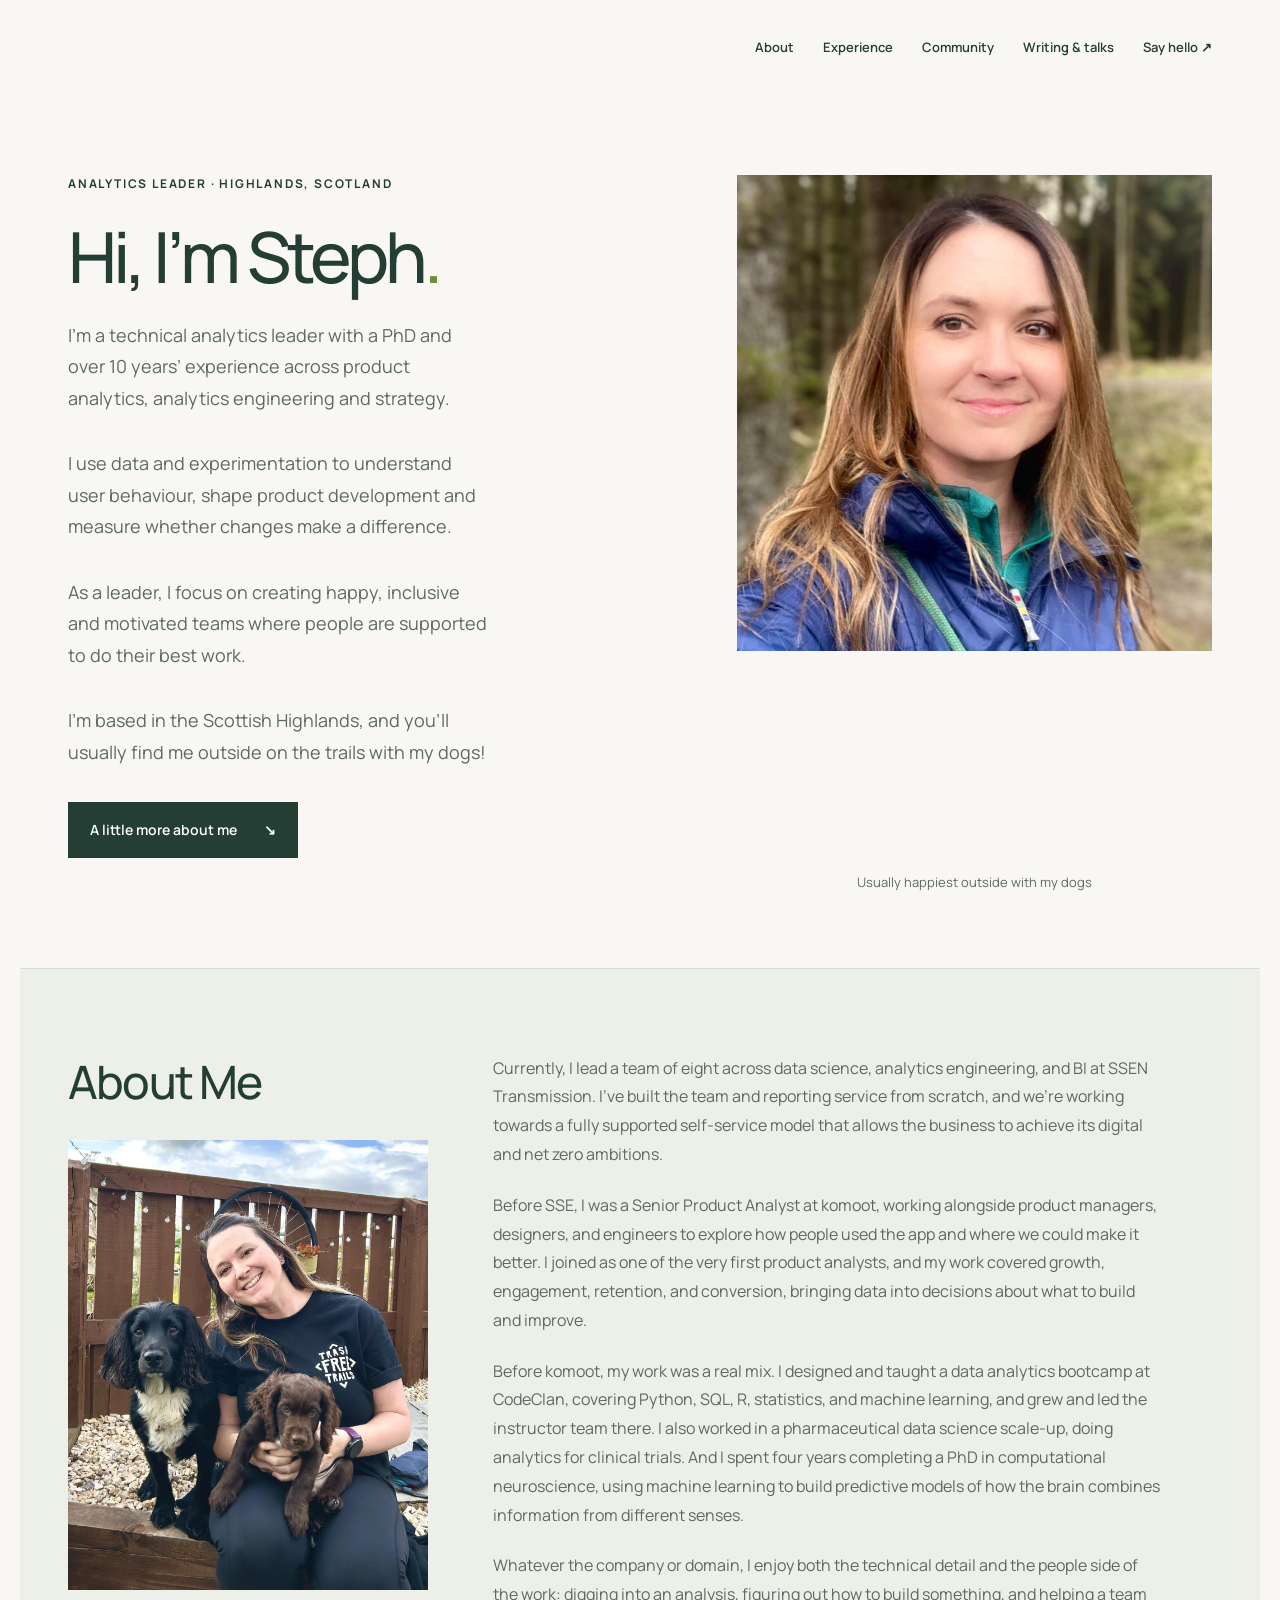
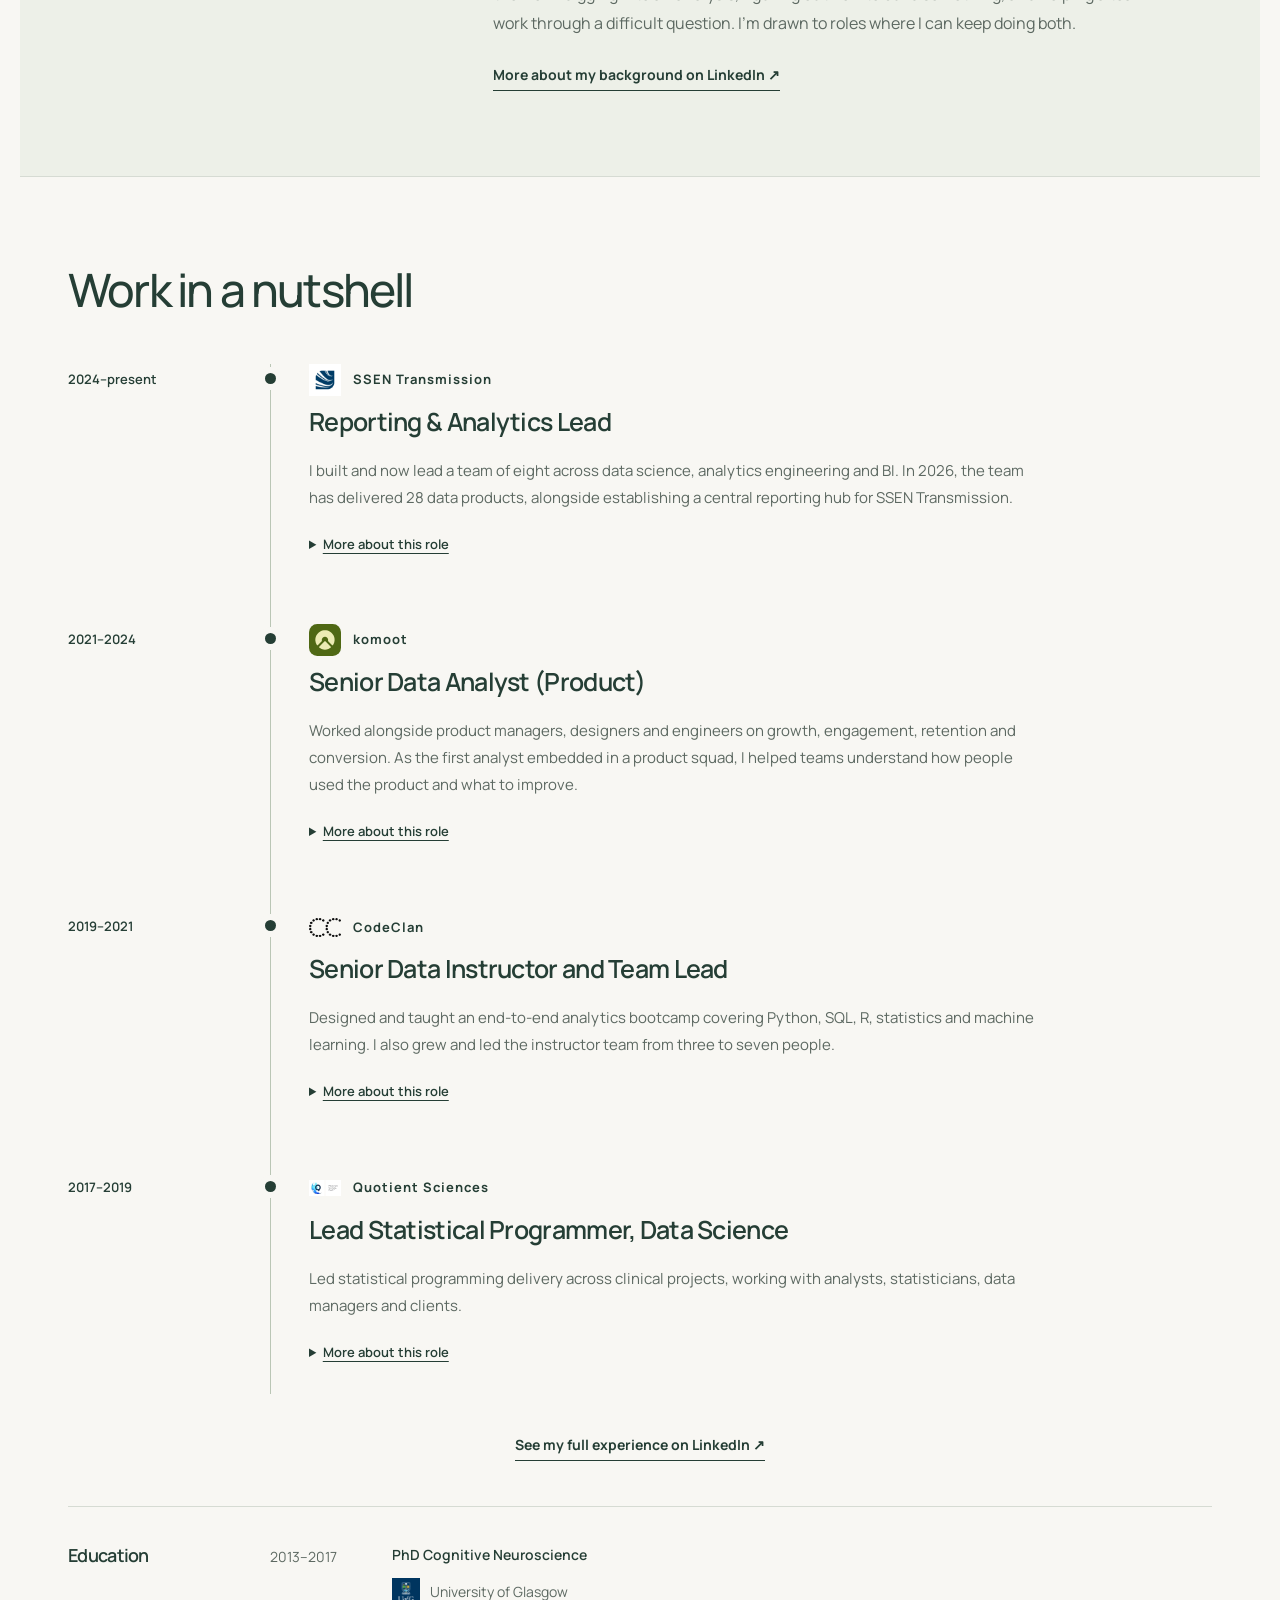
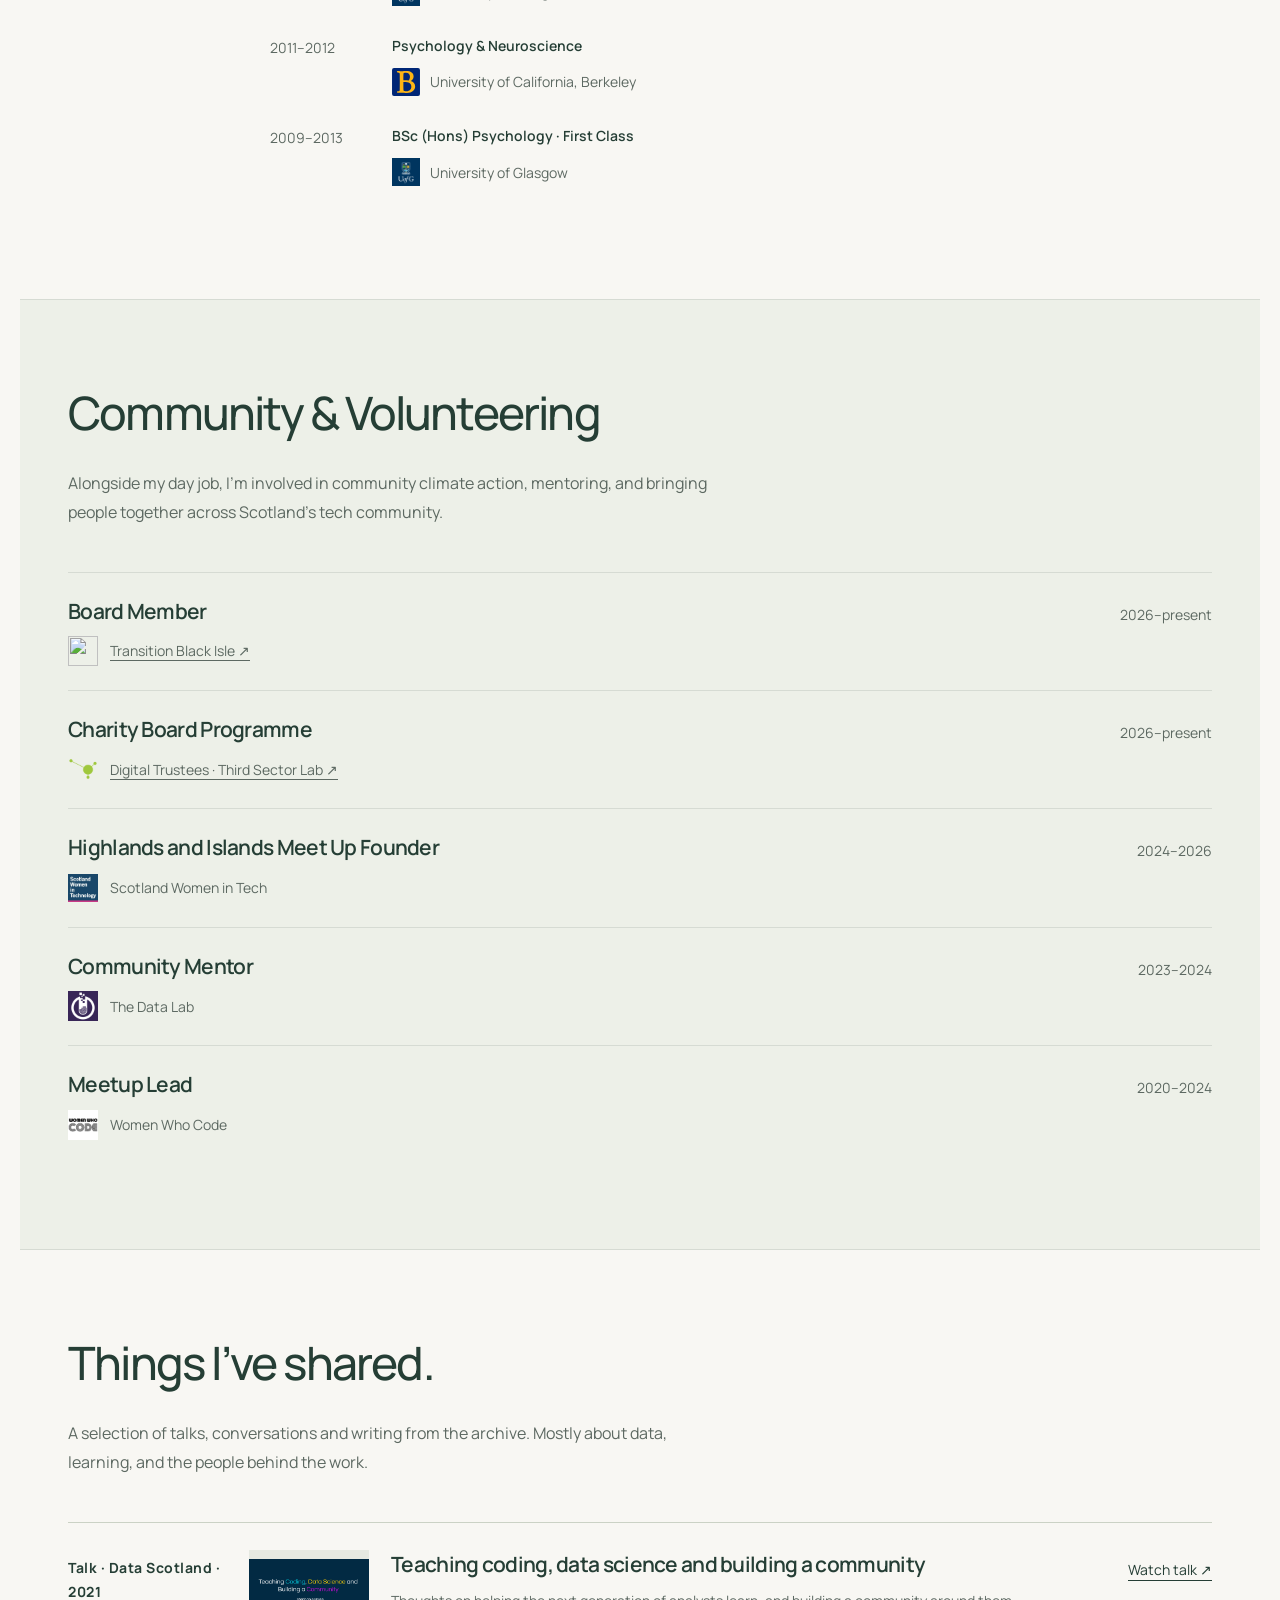
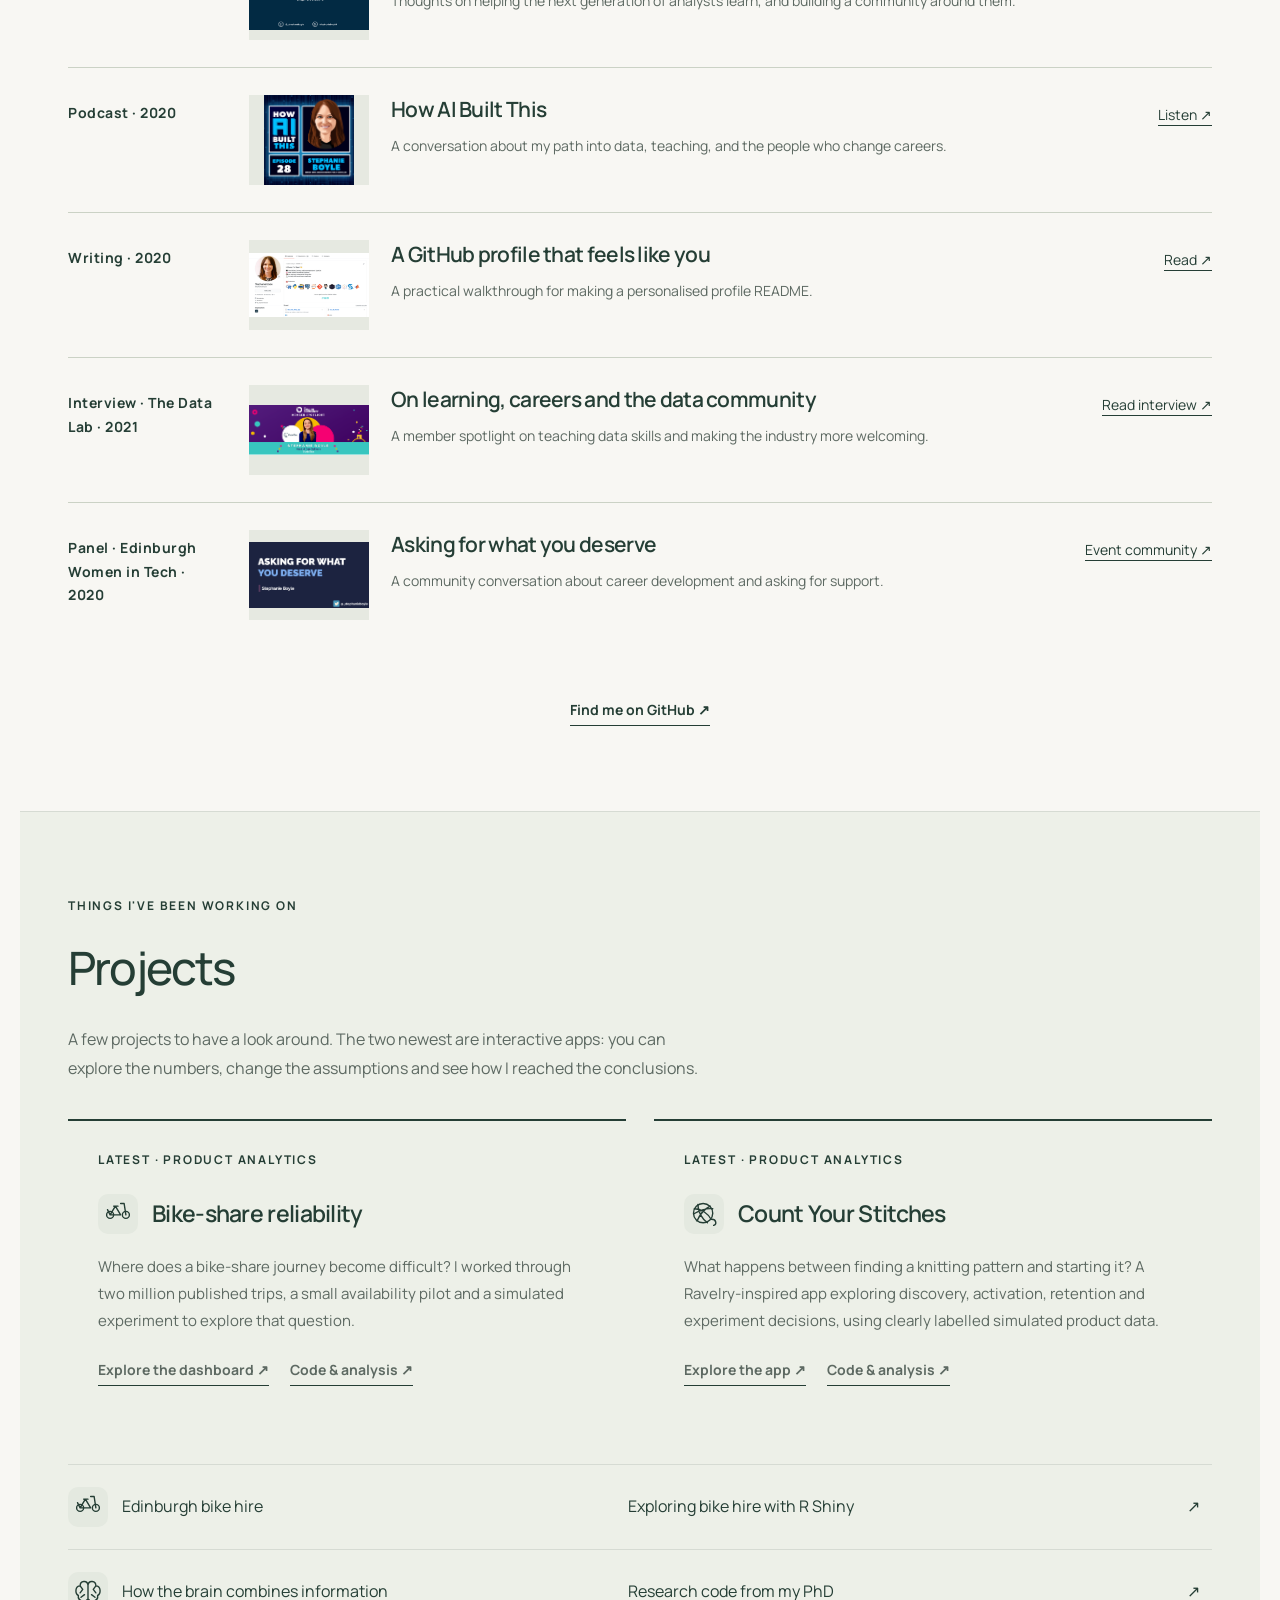
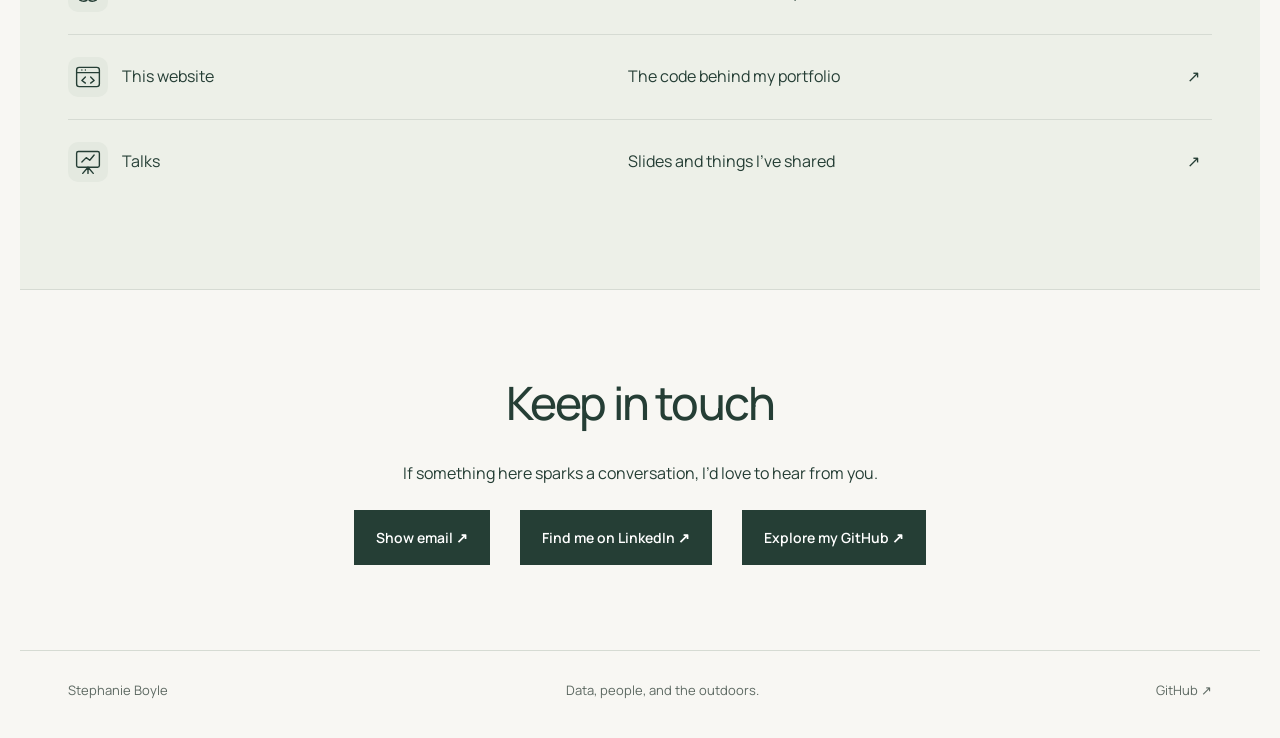
==== commit 0f27ca29: "Add Transition Black Isle board role and project icons; remove repeated recent work" ====
--- a/index.html
+++ b/index.html
@@ -1 +1 @@
-<!doctype html><html lang="en"><head><meta charset="utf-8"><meta name="viewport" content="width=device-width,initial-scale=1"><meta name="description" content="Stephanie Boyle — analytics leadership, teaching and a life outdoors."><title>Analytics Lead | Product Analytics &amp; Data Science | Building Teams &amp; Data Products | Outdoors Obsessed 🌍</title><link rel="preconnect" href="https://fonts.googleapis.com"><link rel="preconnect" href="https://fonts.gstatic.com" crossorigin><link href="https://fonts.googleapis.com/css2?family=Manrope:wght@400;500;600;700;800&display=swap" rel="stylesheet"><link rel="stylesheet" href="style.css?v=20261113-projects-7-dogs"></head><body><a class="skip" href="#main">Skip to content</a><header><nav aria-label="Main navigation"><a href="index.html#about">About</a><a href="index.html#experience">Experience</a><a href="index.html#community">Community</a><a href="index.html#sharing">Writing & talks</a><a href="index.html#contact">Say hello ↗</a></nav></header><main id="main"><section class="hero"><div><p class="eyebrow">ANALYTICS LEADER · HIGHLANDS, SCOTLAND</p><h1>Hi, I’m Steph<span class="dot">.</span></h1><p class="hero-copy">I’m a technical analytics leader with a PhD and over 10 years’ experience across product analytics, analytics engineering and strategy.</p><p class="hero-copy">I use data and experimentation to understand user behaviour, shape product development and measure whether changes make a difference.</p><p class="hero-copy">As a leader, I focus on creating happy, inclusive and motivated teams where people are supported to do their best work.</p><p class="hero-copy">I’m based in the Scottish Highlands, and you’ll usually find me outside on the trails with my dogs!</p><a class="button" href="#about">A little more about me <span>↘</span></a></div><figure class="portrait"><img src="steph.jpg" alt="Steph outdoors in a woodland" width="800" height="800"><figcaption>Usually happiest outside with my dogs</figcaption></figure></section><section id="about" class="about section"><div class="about-visual"><h2>About Me</h2><div class="about-photo"><img src="steph-dogs.jpg" alt="Steph sitting outdoors with her two dogs" loading="lazy" width="3024" height="4032"></div></div><div><p>Currently, I lead a team of eight across data science, analytics engineering, and BI at SSEN Transmission. I’ve built the team and reporting service from scratch, and we’re working towards a fully supported self-service model that allows the business to achieve its digital and net zero ambitions.</p><p>Before SSE, I was a Senior Product Analyst at komoot, working alongside product managers, designers, and engineers to explore how people used the app and where we could make it better. I joined as one of the very first product analysts, and my work covered growth, engagement, retention, and conversion, bringing data into decisions about what to build and improve.</p><p>Before komoot, my work was a real mix. I designed and taught a data analytics bootcamp at CodeClan, covering Python, SQL, R, statistics, and machine learning, and grew and led the instructor team there. I also worked in a pharmaceutical data science scale-up, doing analytics for clinical trials. And I spent four years completing a PhD in computational neuroscience, using machine learning to build predictive models of how the brain combines information from different senses.</p><p>Whatever the company or domain, I enjoy both the technical detail and the people side of the work: digging into an analysis, figuring out how to build something, and helping a team work through a difficult question. I’m drawn to roles where I can keep doing both.</p><a class="text-link" href="https://www.linkedin.com/in/stephanieboyle9/">More about my background on LinkedIn ↗</a></div></section><section id="experience" class="section"><div class="section-heading"><h2>Work in a nutshell</h2></div><div class="timeline"><article class="timeline-entry"><p class="timeline-date">2024–present</p><div class="timeline-content"><p class="timeline-company"><img class="org-logo" width="32" height="32" src="org-ssen.png" alt="" loading="lazy"><span>SSEN Transmission</span></p><h3>Reporting & Analytics Lead</h3><p>I built and now lead a team of eight across data science, analytics engineering and BI. In 2026, the team has delivered 28 data products, alongside establishing a central reporting hub for SSEN Transmission.</p><details class="role-details"><summary>More about this role</summary><ul><li>Hired eight staff and built a multidisciplinary team, with responsibility for coaching, development and delivery.</li><li>Established an Analytics Centre of Excellence, introducing shared standards for analytical quality, peer review, documentation and version control.</li></ul><p class="timeline-stack">SQL · Python · dbt · Power BI · Microsoft Fabric · Azure DevOps</p></details></div></article><article class="timeline-entry"><p class="timeline-date">2021–2024</p><div class="timeline-content"><p class="timeline-company"><img class="org-logo" width="32" height="32" src="org-komoot.svg" alt="" loading="lazy"><span>komoot</span></p><h3>Senior Data Analyst (Product)</h3><p>Worked alongside product managers, designers and engineers on growth, engagement, retention and conversion. As the first analyst embedded in a product squad, I helped teams understand how people used the product and what to improve.</p><details class="role-details"><summary>More about this role</summary><ul><li>Developed experimentation from ad hoc testing into more than 30 structured A/B tests.</li><li>Built over 50 dbt models, defined more than 100 tracking events, and delivered over 20 self-service dashboards.</li></ul><p class="timeline-stack">SQL · Python · dbt · Metabase · AWS</p></details></div></article><article class="timeline-entry"><p class="timeline-date">2019–2021</p><div class="timeline-content"><p class="timeline-company"><img class="org-logo" width="32" height="32" src="org-codeclan.png" alt="" loading="lazy"><span>CodeClan</span></p><h3>Senior Data Instructor and Team Lead</h3><p>Designed and taught an end-to-end analytics bootcamp covering Python, SQL, R, statistics and machine learning. I also grew and led the instructor team from three to seven people.</p><details class="role-details"><summary>More about this role</summary><ul><li>Coached learners through more than 40 external employer projects, from framing the problem to presenting recommendations.</li><li>Used learner feedback and industry partnerships to keep improving the course.</li></ul><p class="timeline-stack">Python · SQL · R · Git/GitHub · AWS</p></details></div></article><article class="timeline-entry"><p class="timeline-date">2017–2019</p><div class="timeline-content"><p class="timeline-company"><img class="org-logo" width="32" height="32" src="org-quotient.svg" alt="" loading="lazy"><span>Quotient Sciences</span></p><h3>Lead Statistical Programmer, Data Science</h3><p>Led statistical programming delivery across clinical projects, working with analysts, statisticians, data managers and clients.</p><details class="role-details"><summary>More about this role</summary><ul><li>Built and validated datasets and automated reporting pipelines across more than 100 clinical projects.</li><li>Managed client requirements and delivery timelines, with QA and peer review throughout.</li></ul><p class="timeline-stack">SQL · SPSS · Excel</p></details></div></article></div><div class="section-end-link"><a class="text-link" href="https://www.linkedin.com/in/stephanieboyle9/">See my full experience on LinkedIn ↗</a></div><aside class="leadership-story"><p class="eyebrow">RECENT WORK · SSEN TRANSMISSION</p><h3>Building a central home for reporting</h3><p>A big part of my work has been setting up a central reporting hub across Transmission, while building the team and ways of working to support it.</p><p>I hired eight people across data science, analytics engineering and BI, and established an Analytics Centre of Excellence to give us shared standards for how we build and deliver our work. In 2026, the team has delivered 28 data products.</p><p>My role brings together the people side and the technical direction: hiring and developing the team, agreeing priorities with stakeholders, and setting expectations for quality and delivery.</p></aside><div class="education"><h3>Education</h3><div><article><span>2013–2017</span><p><strong>PhD Cognitive Neuroscience</strong><br><span class="education-org"><img class="org-logo" width="28" height="28" src="org-glasgow.png" alt="" loading="lazy">University of Glasgow</span></p></article><article><span>2011–2012</span><p><strong>Psychology & Neuroscience</strong><br><span class="education-org"><img class="org-logo" width="28" height="28" src="org-berkeley.svg" alt="" loading="lazy">University of California, Berkeley</span></p></article><article><span>2009–2013</span><p><strong>BSc (Hons) Psychology · First Class</strong><br><span class="education-org"><img class="org-logo" width="28" height="28" src="org-glasgow.png" alt="" loading="lazy">University of Glasgow</span></p></article></div></div></section><section id="community" class="section community"><div class="section-heading"><h2>Community & volunteering</h2><p>Alongside my day job, I’ve been involved in mentoring and bringing people together across Scotland’s tech community.</p></div><div class="community-list"><article><div><h3>Charity Board Programme</h3><p class="community-org"><img class="org-logo" width="32" height="32" src="org-thirdsector.png" alt="" loading="lazy"><a href="https://thirdsectorlab.co.uk/digital-trustees/">Digital Trustees · Third Sector Lab ↗</a></p></div><p class="meta">2026–present</p></article><article><div><h3>Highlands and Islands Meet Up Founder</h3><p class="community-org"><img class="org-logo" width="32" height="32" src="org-swit.jpg" alt="" loading="lazy"><span>Scotland Women in Tech</span></p></div><p class="meta">2024–2026</p></article><article><div><h3>Community Mentor</h3><p class="community-org"><img class="org-logo" width="32" height="32" src="org-datalab.png" alt="" loading="lazy"><span>The Data Lab</span></p></div><p class="meta">2023–2024</p></article><article><div><h3>Meetup Lead</h3><p class="community-org"><img class="org-logo" width="32" height="32" src="org-wwcode.png" alt="" loading="lazy"><span>Women Who Code</span></p></div><p class="meta">2020–2024</p></article></div></section><section id="sharing" class="section sharing"><div class="section-heading"><h2>Things I’ve shared.</h2><p>A selection of talks, conversations and writing from the archive. Mostly about data, learning, and the people behind the work.</p></div><article class="sharing-row"><p class="eyebrow">Talk · Data Scotland · 2021</p><div class="sharing-content"><img class="sharing-thumb" src="data-scotland.jpg" alt="" loading="lazy"><div><h3>Teaching coding, data science and building a community</h3><p>Thoughts on helping the next generation of analysts learn, and building a community around them.</p></div></div><a href="https://www.youtube.com/watch?v=H4r7s-kODrA">Watch talk ↗</a></article><article class="sharing-row"><p class="eyebrow">Podcast · 2020</p><div class="sharing-content"><img class="sharing-thumb" src="how-ai.jpg" alt="" loading="lazy"><div><h3>How AI Built This</h3><p>A conversation about my path into data, teaching, and the people who change careers.</p></div></div><a href="https://open.spotify.com/episode/2qzQ7Sl1sUS5EY05YCHeZz">Listen ↗</a></article><article class="sharing-row"><p class="eyebrow">Writing · 2020</p><div class="sharing-content"><img class="sharing-thumb" src="github-writing.jpg" alt="" loading="lazy"><div><h3>A GitHub profile that feels like you</h3><p>A practical walkthrough for making a personalised profile README.</p></div></div><a href="github-profile.html">Read ↗</a></article><article class="sharing-row"><p class="eyebrow">Interview · The Data Lab · 2021</p><div class="sharing-content"><img class="sharing-thumb" src="data-lab.png" alt="" loading="lazy"><div><h3>On learning, careers and the data community</h3><p>A member spotlight on teaching data skills and making the industry more welcoming.</p></div></div><a href="https://community.thedatalab.com/news/565546">Read interview ↗</a></article><article class="sharing-row"><p class="eyebrow">Panel · Edinburgh Women in Tech · 2020</p><div class="sharing-content"><img class="sharing-thumb" src="asking.jpg" alt="" loading="lazy"><div><h3>Asking for what you deserve</h3><p>A community conversation about career development and asking for support.</p></div></div><a href="https://www.meetup.com/edinburgh-women-in-technology-meetup/">Event community ↗</a></article><div class="section-end-link"><a class="text-link" href="https://github.com/stephanieboyle">Find me on GitHub ↗</a></div></section><section class="section earlier" id="projects"><p class="eyebrow">THINGS I'VE BEEN WORKING ON</p><h2>Projects</h2><p>A few projects to have a look around. The two newest are interactive apps: you can explore the numbers, change the assumptions and see how I reached the conclusions.</p><div class="featured-projects"><article><p class="eyebrow">LATEST · PRODUCT ANALYTICS</p><h3>Bike-share reliability</h3><p>Where does a bike-share journey become difficult? I worked through two million published trips, a small availability pilot and a simulated experiment to explore that question.</p><p><a class="text-link" href="https://bike-reliability-studio.pages.dev">Explore the dashboard ↗</a> <a class="text-link" data-project-source href="https://github.com/stephanieboyle/bikeshare-product-analytics">Code &amp; analysis ↗</a></p></article><article><p class="eyebrow">LATEST · PRODUCT ANALYTICS</p><h3>Count Your Stitches</h3><p>What happens between finding a knitting pattern and starting it? A Ravelry-inspired app exploring discovery, activation, retention and experiment decisions, using clearly labelled simulated product data.</p><p><a class="text-link" href="https://count-your-stitches.pages.dev">Explore the app ↗</a> <a class="text-link" data-project-source href="https://github.com/stephanieboyle/ravelry-discovery-portfolio">Code &amp; analysis ↗</a></p></article></div><div class="project-links"><a data-project-source href="https://github.com/stephanieboyle/bike_hire_shiny_app"><span>Edinburgh bike hire</span><span>Exploring bike hire with R Shiny</span><b>↗</b></a><a data-project-source href="https://github.com/stephanieboyle/phd_project_1"><span>How the brain combines information</span><span>Research code from my PhD</span><b>↗</b></a><a data-project-source href="https://github.com/stephanieboyle/stephanieboyle.github.io"><span>This website</span><span>The code behind my portfolio</span><b>↗</b></a><a data-project-source href="https://github.com/stephanieboyle/talks"><span>Talks</span><span>Slides and things I've shared</span><b>↗</b></a></div></section><section id="contact" class="contact"><h2>Keep in touch</h2><p>If something here sparks a conversation, I’d love to hear from you.</p><div><button class="button" id="show-email" type="button" aria-controls="email-contact" aria-expanded="false">Show email ↗</button><span id="email-contact" aria-live="polite"></span><a class="button" href="https://www.linkedin.com/in/stephanieboyle9/">Find me on LinkedIn ↗</a><a class="button" href="https://github.com/stephanieboyle">Explore my GitHub ↗</a></div></section></main><footer><span>Stephanie Boyle</span><span>Data, people, and the outdoors.</span><a href="https://github.com/stephanieboyle">GitHub ↗</a></footer><script>document.getElementById('show-email').addEventListener('click',function(){const address=String.fromCharCode(115,116,101,112,104,97,110,105,101,46,98,111,121,108,101,57,64,103,109,97,105,108,46,99,111,109);const link=document.createElement('a');link.className='button';link.href='mailto:'+address;link.textContent=address;document.getElementById('email-contact').appendChild(link);this.setAttribute('aria-expanded','true');this.hidden=true;link.focus();},{once:true});</script></body></html>
+<!doctype html><html lang="en"><head><meta charset="utf-8"><meta name="viewport" content="width=device-width,initial-scale=1"><meta name="description" content="Stephanie Boyle — analytics leadership, teaching and a life outdoors."><title>Analytics Lead | Product Analytics &amp; Data Science | Building Teams &amp; Data Products | Outdoors Obsessed 🌍</title><link rel="preconnect" href="https://fonts.googleapis.com"><link rel="preconnect" href="https://fonts.gstatic.com" crossorigin><link href="https://fonts.googleapis.com/css2?family=Manrope:wght@400;500;600;700;800&display=swap" rel="stylesheet"><link rel="stylesheet" href="style.css?v=20261113-projects-7-dogs"><style>.project-title,.project-link-title{display:flex;align-items:center;gap:14px}.project-icon{flex:none;width:40px;height:40px;color:var(--ink);background:#e4e9e0;border-radius:10px;padding:6px}.project-links a{align-items:center}.project-link-title{min-width:0}@media(max-width:760px){.project-links a>span:nth-child(2){grid-column:1;grid-row:2;padding-left:54px}.project-links a>b{grid-column:2;grid-row:1}.project-title{font-size:21px}}</style></head><body><a class="skip" href="#main">Skip to content</a><header><nav aria-label="Main navigation"><a href="index.html#about">About</a><a href="index.html#experience">Experience</a><a href="index.html#community">Community</a><a href="index.html#sharing">Writing & talks</a><a href="index.html#contact">Say hello ↗</a></nav></header><main id="main"><section class="hero"><div><p class="eyebrow">ANALYTICS LEADER · HIGHLANDS, SCOTLAND</p><h1>Hi, I’m Steph<span class="dot">.</span></h1><p class="hero-copy">I’m a technical analytics leader with a PhD and over 10 years’ experience across product analytics, analytics engineering and strategy.</p><p class="hero-copy">I use data and experimentation to understand user behaviour, shape product development and measure whether changes make a difference.</p><p class="hero-copy">As a leader, I focus on creating happy, inclusive and motivated teams where people are supported to do their best work.</p><p class="hero-copy">I’m based in the Scottish Highlands, and you’ll usually find me outside on the trails with my dogs!</p><a class="button" href="#about">A little more about me <span>↘</span></a></div><figure class="portrait"><img src="steph.jpg" alt="Steph outdoors in a woodland" width="800" height="800"><figcaption>Usually happiest outside with my dogs</figcaption></figure></section><section id="about" class="about section"><div class="about-visual"><h2>About Me</h2><div class="about-photo"><img src="steph-dogs.jpg" alt="Steph sitting outdoors with her two dogs" loading="lazy" width="3024" height="4032"></div></div><div><p>Currently, I lead a team of eight across data science, analytics engineering, and BI at SSEN Transmission. I’ve built the team and reporting service from scratch, and we’re working towards a fully supported self-service model that allows the business to achieve its digital and net zero ambitions.</p><p>Before SSE, I was a Senior Product Analyst at komoot, working alongside product managers, designers, and engineers to explore how people used the app and where we could make it better. I joined as one of the very first product analysts, and my work covered growth, engagement, retention, and conversion, bringing data into decisions about what to build and improve.</p><p>Before komoot, my work was a real mix. I designed and taught a data analytics bootcamp at CodeClan, covering Python, SQL, R, statistics, and machine learning, and grew and led the instructor team there. I also worked in a pharmaceutical data science scale-up, doing analytics for clinical trials. And I spent four years completing a PhD in computational neuroscience, using machine learning to build predictive models of how the brain combines information from different senses.</p><p>Whatever the company or domain, I enjoy both the technical detail and the people side of the work: digging into an analysis, figuring out how to build something, and helping a team work through a difficult question. I’m drawn to roles where I can keep doing both.</p><a class="text-link" href="https://www.linkedin.com/in/stephanieboyle9/">More about my background on LinkedIn ↗</a></div></section><section id="experience" class="section"><div class="section-heading"><h2>Work in a nutshell</h2></div><div class="timeline"><article class="timeline-entry"><p class="timeline-date">2024–present</p><div class="timeline-content"><p class="timeline-company"><img class="org-logo" width="32" height="32" src="org-ssen.png" alt="" loading="lazy"><span>SSEN Transmission</span></p><h3>Reporting & Analytics Lead</h3><p>I built and now lead a team of eight across data science, analytics engineering and BI. In 2026, the team has delivered 28 data products, alongside establishing a central reporting hub for SSEN Transmission.</p><details class="role-details"><summary>More about this role</summary><ul><li>Hired eight staff and built a multidisciplinary team, with responsibility for coaching, development and delivery.</li><li>Established an Analytics Centre of Excellence, introducing shared standards for analytical quality, peer review, documentation and version control.</li></ul><p class="timeline-stack">SQL · Python · dbt · Power BI · Microsoft Fabric · Azure DevOps</p></details></div></article><article class="timeline-entry"><p class="timeline-date">2021–2024</p><div class="timeline-content"><p class="timeline-company"><img class="org-logo" width="32" height="32" src="org-komoot.svg" alt="" loading="lazy"><span>komoot</span></p><h3>Senior Data Analyst (Product)</h3><p>Worked alongside product managers, designers and engineers on growth, engagement, retention and conversion. As the first analyst embedded in a product squad, I helped teams understand how people used the product and what to improve.</p><details class="role-details"><summary>More about this role</summary><ul><li>Developed experimentation from ad hoc testing into more than 30 structured A/B tests.</li><li>Built over 50 dbt models, defined more than 100 tracking events, and delivered over 20 self-service dashboards.</li></ul><p class="timeline-stack">SQL · Python · dbt · Metabase · AWS</p></details></div></article><article class="timeline-entry"><p class="timeline-date">2019–2021</p><div class="timeline-content"><p class="timeline-company"><img class="org-logo" width="32" height="32" src="org-codeclan.png" alt="" loading="lazy"><span>CodeClan</span></p><h3>Senior Data Instructor and Team Lead</h3><p>Designed and taught an end-to-end analytics bootcamp covering Python, SQL, R, statistics and machine learning. I also grew and led the instructor team from three to seven people.</p><details class="role-details"><summary>More about this role</summary><ul><li>Coached learners through more than 40 external employer projects, from framing the problem to presenting recommendations.</li><li>Used learner feedback and industry partnerships to keep improving the course.</li></ul><p class="timeline-stack">Python · SQL · R · Git/GitHub · AWS</p></details></div></article><article class="timeline-entry"><p class="timeline-date">2017–2019</p><div class="timeline-content"><p class="timeline-company"><img class="org-logo" width="32" height="32" src="org-quotient.svg" alt="" loading="lazy"><span>Quotient Sciences</span></p><h3>Lead Statistical Programmer, Data Science</h3><p>Led statistical programming delivery across clinical projects, working with analysts, statisticians, data managers and clients.</p><details class="role-details"><summary>More about this role</summary><ul><li>Built and validated datasets and automated reporting pipelines across more than 100 clinical projects.</li><li>Managed client requirements and delivery timelines, with QA and peer review throughout.</li></ul><p class="timeline-stack">SQL · SPSS · Excel</p></details></div></article></div><div class="section-end-link"><a class="text-link" href="https://www.linkedin.com/in/stephanieboyle9/">See my full experience on LinkedIn ↗</a></div><div class="education"><h3>Education</h3><div><article><span>2013–2017</span><p><strong>PhD Cognitive Neuroscience</strong><br><span class="education-org"><img class="org-logo" width="28" height="28" src="org-glasgow.png" alt="" loading="lazy">University of Glasgow</span></p></article><article><span>2011–2012</span><p><strong>Psychology & Neuroscience</strong><br><span class="education-org"><img class="org-logo" width="28" height="28" src="org-berkeley.svg" alt="" loading="lazy">University of California, Berkeley</span></p></article><article><span>2009–2013</span><p><strong>BSc (Hons) Psychology · First Class</strong><br><span class="education-org"><img class="org-logo" width="28" height="28" src="org-glasgow.png" alt="" loading="lazy">University of Glasgow</span></p></article></div></div></section><section id="community" class="section community"><div class="section-heading"><h2>Community &amp; Volunteering</h2><p>Alongside my day job, I’m involved in community climate action, mentoring, and bringing people together across Scotland’s tech community.</p></div><div class="community-list"><article><div><h3>Board Member</h3><p class="community-org"><img class="org-logo" width="32" height="32" src="https://www.transitionblackisle.org/wp-content/uploads/2025/10/TBI-logo-transparent-background.png" alt="" loading="lazy"><a href="https://www.transitionblackisle.org/">Transition Black Isle ↗</a></p></div><p class="meta">2026–present</p></article><article><div><h3>Charity Board Programme</h3><p class="community-org"><img class="org-logo" width="32" height="32" src="org-thirdsector.png" alt="" loading="lazy"><a href="https://thirdsectorlab.co.uk/digital-trustees/">Digital Trustees · Third Sector Lab ↗</a></p></div><p class="meta">2026–present</p></article><article><div><h3>Highlands and Islands Meet Up Founder</h3><p class="community-org"><img class="org-logo" width="32" height="32" src="org-swit.jpg" alt="" loading="lazy"><span>Scotland Women in Tech</span></p></div><p class="meta">2024–2026</p></article><article><div><h3>Community Mentor</h3><p class="community-org"><img class="org-logo" width="32" height="32" src="org-datalab.png" alt="" loading="lazy"><span>The Data Lab</span></p></div><p class="meta">2023–2024</p></article><article><div><h3>Meetup Lead</h3><p class="community-org"><img class="org-logo" width="32" height="32" src="org-wwcode.png" alt="" loading="lazy"><span>Women Who Code</span></p></div><p class="meta">2020–2024</p></article></div></section><section id="sharing" class="section sharing"><div class="section-heading"><h2>Things I’ve shared.</h2><p>A selection of talks, conversations and writing from the archive. Mostly about data, learning, and the people behind the work.</p></div><article class="sharing-row"><p class="eyebrow">Talk · Data Scotland · 2021</p><div class="sharing-content"><img class="sharing-thumb" src="data-scotland.jpg" alt="" loading="lazy"><div><h3>Teaching coding, data science and building a community</h3><p>Thoughts on helping the next generation of analysts learn, and building a community around them.</p></div></div><a href="https://www.youtube.com/watch?v=H4r7s-kODrA">Watch talk ↗</a></article><article class="sharing-row"><p class="eyebrow">Podcast · 2020</p><div class="sharing-content"><img class="sharing-thumb" src="how-ai.jpg" alt="" loading="lazy"><div><h3>How AI Built This</h3><p>A conversation about my path into data, teaching, and the people who change careers.</p></div></div><a href="https://open.spotify.com/episode/2qzQ7Sl1sUS5EY05YCHeZz">Listen ↗</a></article><article class="sharing-row"><p class="eyebrow">Writing · 2020</p><div class="sharing-content"><img class="sharing-thumb" src="github-writing.jpg" alt="" loading="lazy"><div><h3>A GitHub profile that feels like you</h3><p>A practical walkthrough for making a personalised profile README.</p></div></div><a href="github-profile.html">Read ↗</a></article><article class="sharing-row"><p class="eyebrow">Interview · The Data Lab · 2021</p><div class="sharing-content"><img class="sharing-thumb" src="data-lab.png" alt="" loading="lazy"><div><h3>On learning, careers and the data community</h3><p>A member spotlight on teaching data skills and making the industry more welcoming.</p></div></div><a href="https://community.thedatalab.com/news/565546">Read interview ↗</a></article><article class="sharing-row"><p class="eyebrow">Panel · Edinburgh Women in Tech · 2020</p><div class="sharing-content"><img class="sharing-thumb" src="asking.jpg" alt="" loading="lazy"><div><h3>Asking for what you deserve</h3><p>A community conversation about career development and asking for support.</p></div></div><a href="https://www.meetup.com/edinburgh-women-in-technology-meetup/">Event community ↗</a></article><div class="section-end-link"><a class="text-link" href="https://github.com/stephanieboyle">Find me on GitHub ↗</a></div></section><section class="section earlier" id="projects"><p class="eyebrow">THINGS I'VE BEEN WORKING ON</p><h2>Projects</h2><p>A few projects to have a look around. The two newest are interactive apps: you can explore the numbers, change the assumptions and see how I reached the conclusions.</p><div class="featured-projects"><article><p class="eyebrow">LATEST · PRODUCT ANALYTICS</p><h3 class="project-title"><svg class="project-icon" xmlns="http://www.w3.org/2000/svg" viewBox="0 0 32 32" width="40" height="40" fill="none" stroke="currentColor" stroke-width="1.6" stroke-linecap="round" stroke-linejoin="round" aria-hidden="true" focusable="false"><circle cx="7" cy="17" r="4"/><circle cx="25" cy="17" r="4"/><path d="m7 17 6-10 6 10H7l-3-6M11 7h5m3-3h4l2 13"/></svg><span>Bike-share reliability</span></h3><p>Where does a bike-share journey become difficult? I worked through two million published trips, a small availability pilot and a simulated experiment to explore that question.</p><p><a class="text-link" href="https://bike-reliability-studio.pages.dev">Explore the dashboard ↗</a> <a class="text-link" data-project-source href="https://github.com/stephanieboyle/bikeshare-product-analytics">Code &amp; analysis ↗</a></p></article><article><p class="eyebrow">LATEST · PRODUCT ANALYTICS</p><h3 class="project-title"><svg class="project-icon" xmlns="http://www.w3.org/2000/svg" viewBox="0 0 32 32" width="40" height="40" fill="none" stroke="currentColor" stroke-width="1.6" stroke-linecap="round" stroke-linejoin="round" aria-hidden="true" focusable="false"><circle cx="15" cy="15" r="11"/><path d="M5 10c8 0 16 6 19 12M9 5c0 9 5 17 11 21M4 16c7-4 14-7 22-6M8 24c3-7 9-14 15-17M25 22c5 0 6 6 2 7"/></svg><span>Count Your Stitches</span></h3><p>What happens between finding a knitting pattern and starting it? A Ravelry-inspired app exploring discovery, activation, retention and experiment decisions, using clearly labelled simulated product data.</p><p><a class="text-link" href="https://count-your-stitches.pages.dev">Explore the app ↗</a> <a class="text-link" data-project-source href="https://github.com/stephanieboyle/ravelry-discovery-portfolio">Code &amp; analysis ↗</a></p></article></div><div class="project-links"><a data-project-source href="https://github.com/stephanieboyle/bike_hire_shiny_app"><span class="project-link-title"><svg class="project-icon" xmlns="http://www.w3.org/2000/svg" viewBox="0 0 32 32" width="40" height="40" fill="none" stroke="currentColor" stroke-width="1.6" stroke-linecap="round" stroke-linejoin="round" aria-hidden="true" focusable="false"><circle cx="7" cy="17" r="4"/><circle cx="25" cy="17" r="4"/><path d="m7 17 6-10 6 10H7l-3-6M11 7h5m3-3h4l2 13"/></svg><span>Edinburgh bike hire</span></span><span>Exploring bike hire with R Shiny</span><b>↗</b></a><a data-project-source href="https://github.com/stephanieboyle/phd_project_1"><span class="project-link-title"><svg class="project-icon" xmlns="http://www.w3.org/2000/svg" viewBox="0 0 32 32" width="40" height="40" fill="none" stroke="currentColor" stroke-width="1.6" stroke-linecap="round" stroke-linejoin="round" aria-hidden="true" focusable="false"><path d="M16 8c-1-6-9-5-9 1-6 0-6 9-2 11-1 6 7 9 11 4 4 5 12 2 11-4 4-2 4-11-2-11 0-6-8-7-9-1v16M7 9l3 4-3 4m18-8-3 4 3 4M8 22l4-3m12 3-4-3"/></svg><span>How the brain combines information</span></span><span>Research code from my PhD</span><b>↗</b></a><a data-project-source href="https://github.com/stephanieboyle/stephanieboyle.github.io"><span class="project-link-title"><svg class="project-icon" xmlns="http://www.w3.org/2000/svg" viewBox="0 0 32 32" width="40" height="40" fill="none" stroke="currentColor" stroke-width="1.6" stroke-linecap="round" stroke-linejoin="round" aria-hidden="true" focusable="false"><rect x="3" y="5" width="26" height="22" rx="3"/><path d="M3 11h26m-20-3h.01M13 8h.01m0 8-4 4 4 3m6-7 4 4-4 3"/></svg><span>This website</span></span><span>The code behind my portfolio</span><b>↗</b></a><a data-project-source href="https://github.com/stephanieboyle/talks"><span class="project-link-title"><svg class="project-icon" xmlns="http://www.w3.org/2000/svg" viewBox="0 0 32 32" width="40" height="40" fill="none" stroke="currentColor" stroke-width="1.6" stroke-linecap="round" stroke-linejoin="round" aria-hidden="true" focusable="false"><rect x="3" y="4" width="26" height="18" rx="2"/><path d="M16 22v7m-6 0 6-7 6 7M9 16l5-5 4 3 5-6"/></svg><span>Talks</span></span><span>Slides and things I've shared</span><b>↗</b></a></div></section><section id="contact" class="contact"><h2>Keep in touch</h2><p>If something here sparks a conversation, I’d love to hear from you.</p><div><button class="button" id="show-email" type="button" aria-controls="email-contact" aria-expanded="false">Show email ↗</button><span id="email-contact" aria-live="polite"></span><a class="button" href="https://www.linkedin.com/in/stephanieboyle9/">Find me on LinkedIn ↗</a><a class="button" href="https://github.com/stephanieboyle">Explore my GitHub ↗</a></div></section></main><footer><span>Stephanie Boyle</span><span>Data, people, and the outdoors.</span><a href="https://github.com/stephanieboyle">GitHub ↗</a></footer><script>document.getElementById('show-email').addEventListener('click',function(){const address=String.fromCharCode(115,116,101,112,104,97,110,105,101,46,98,111,121,108,101,57,64,103,109,97,105,108,46,99,111,109);const link=document.createElement('a');link.className='button';link.href='mailto:'+address;link.textContent=address;document.getElementById('email-contact').appendChild(link);this.setAttribute('aria-expanded','true');this.hidden=true;link.focus();},{once:true});</script></body></html>
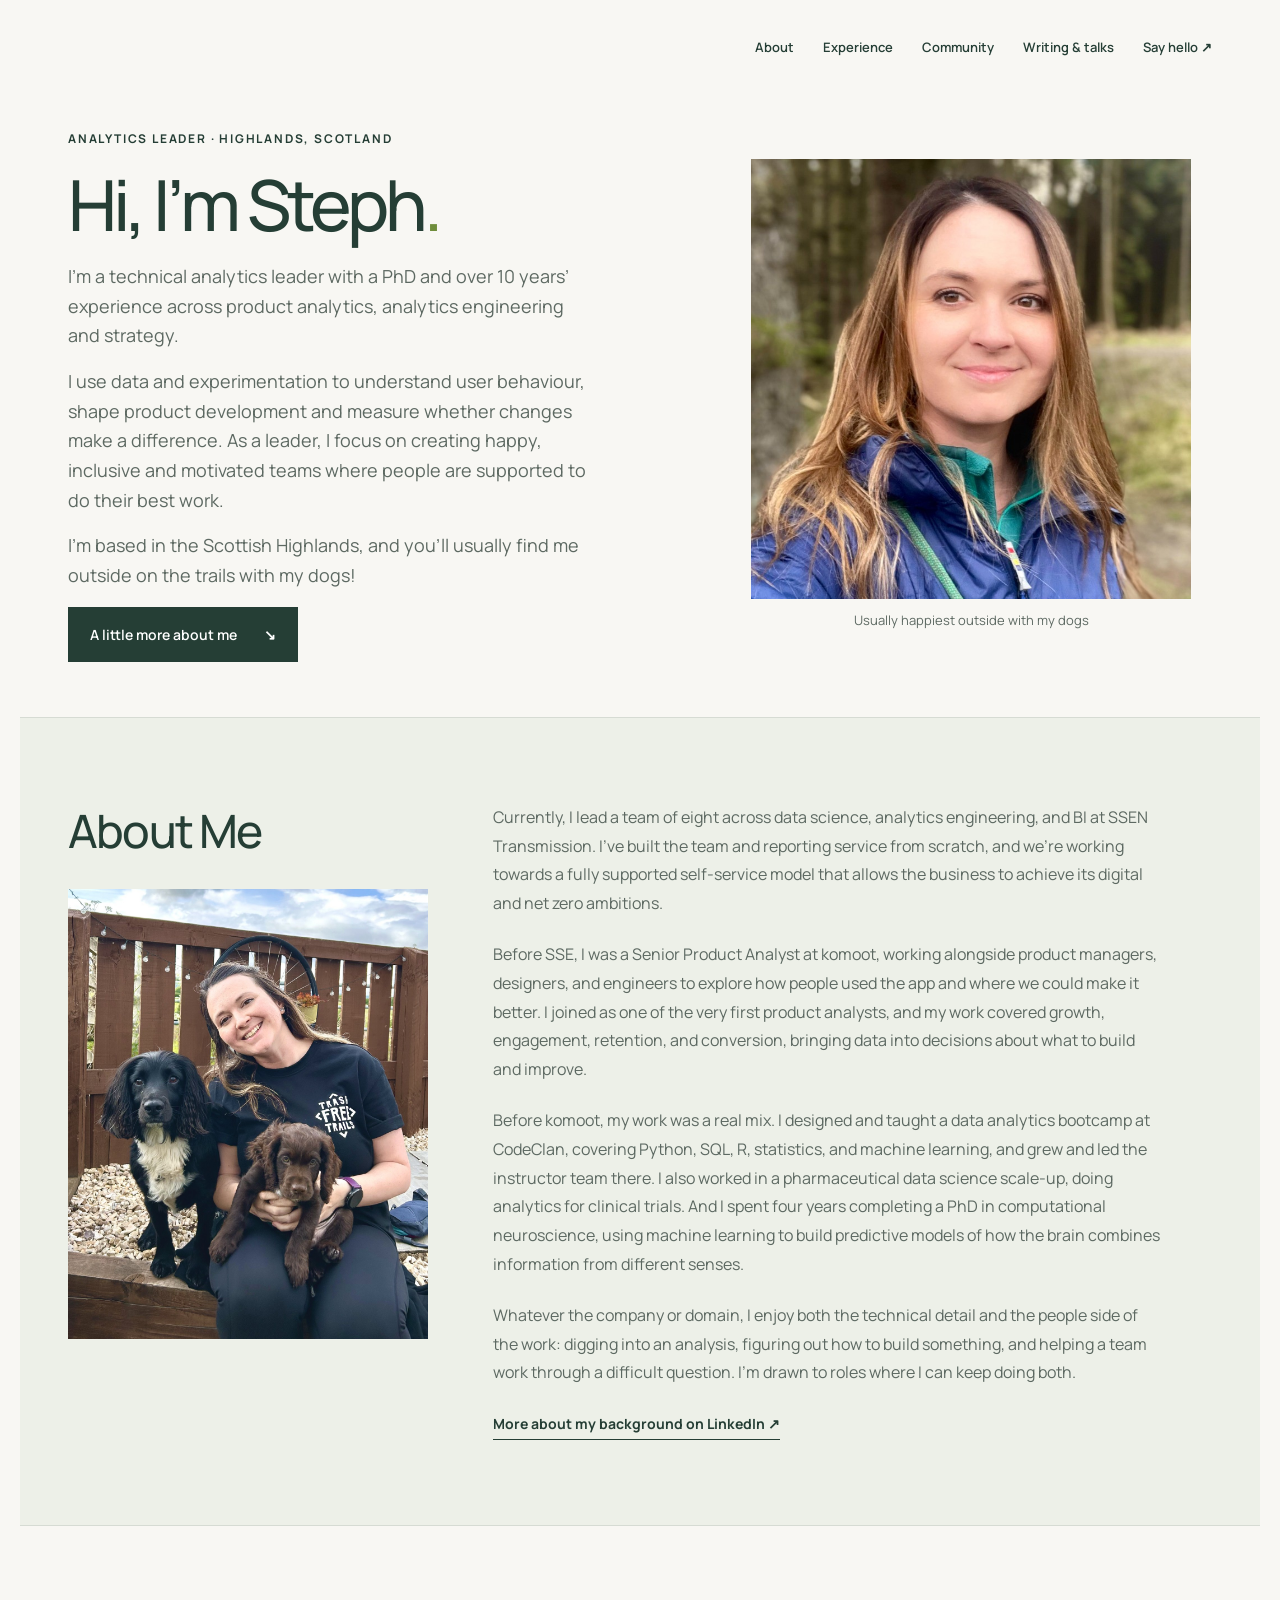
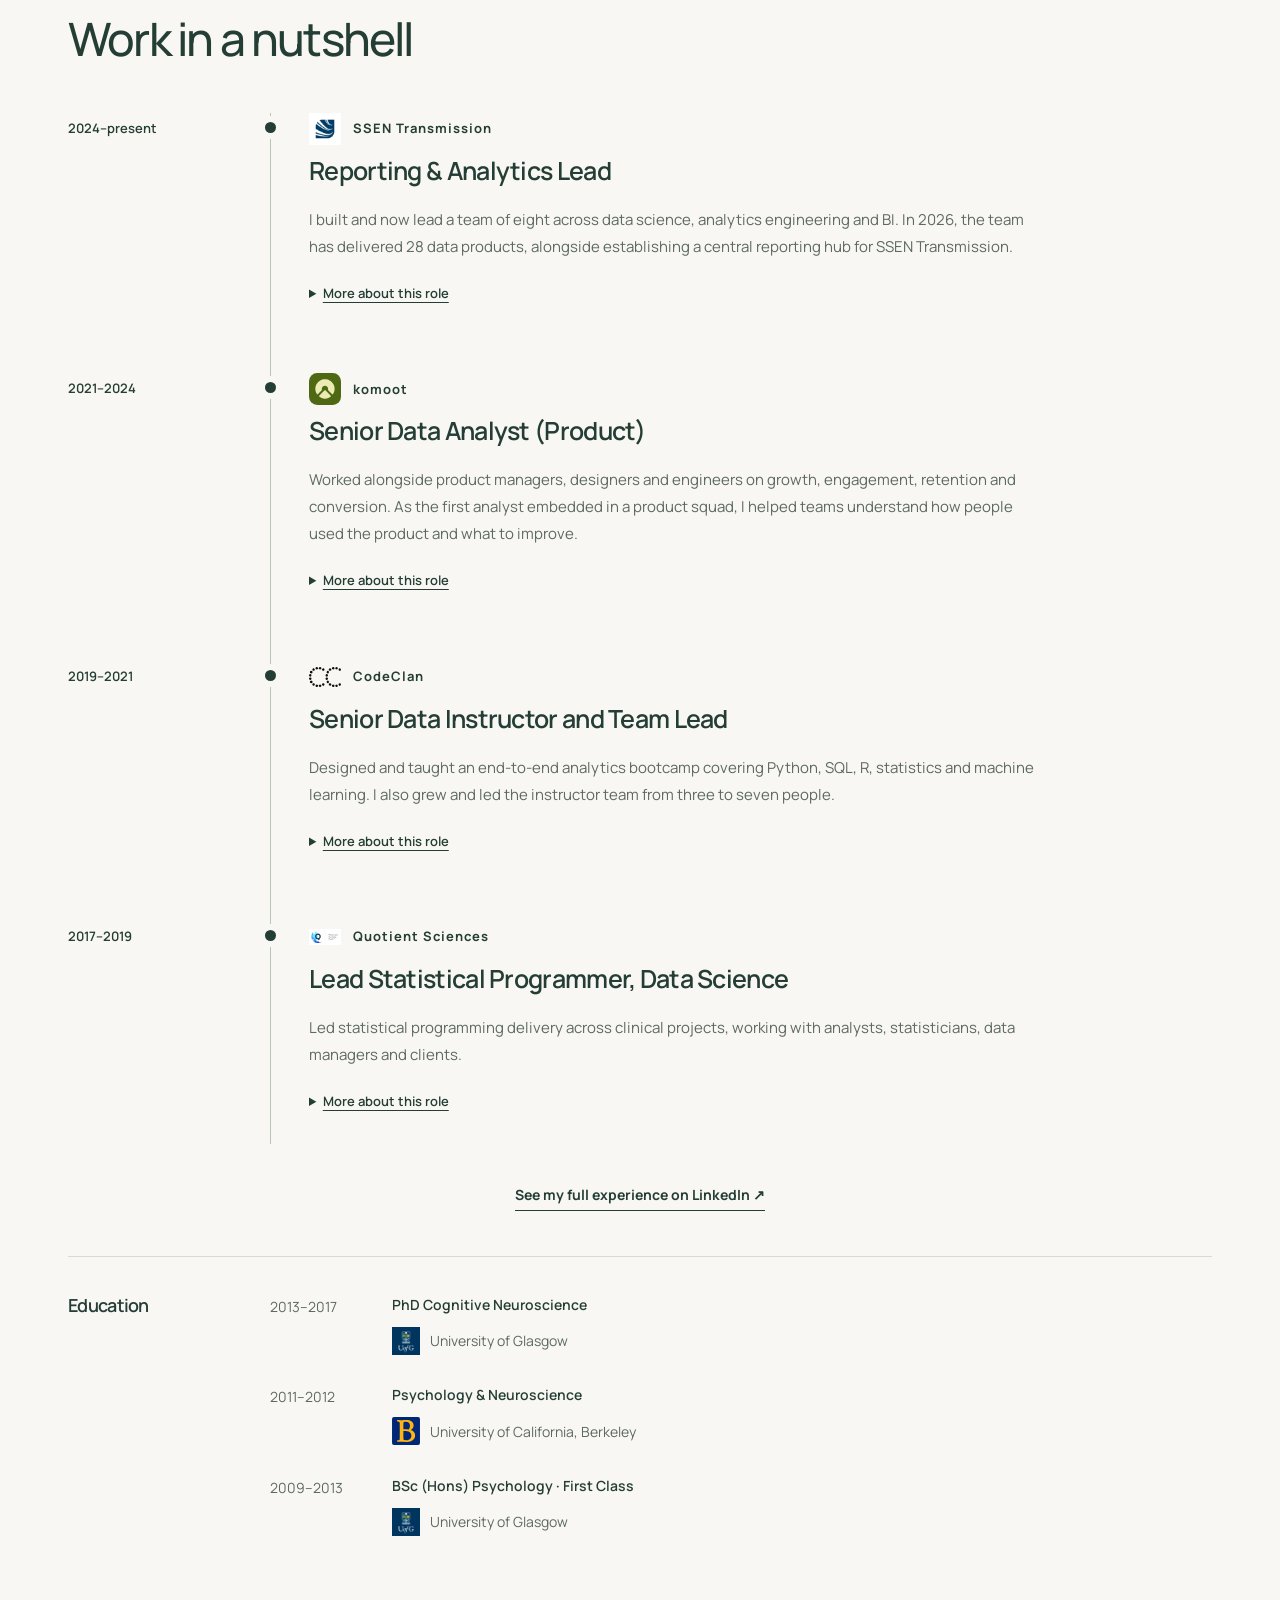
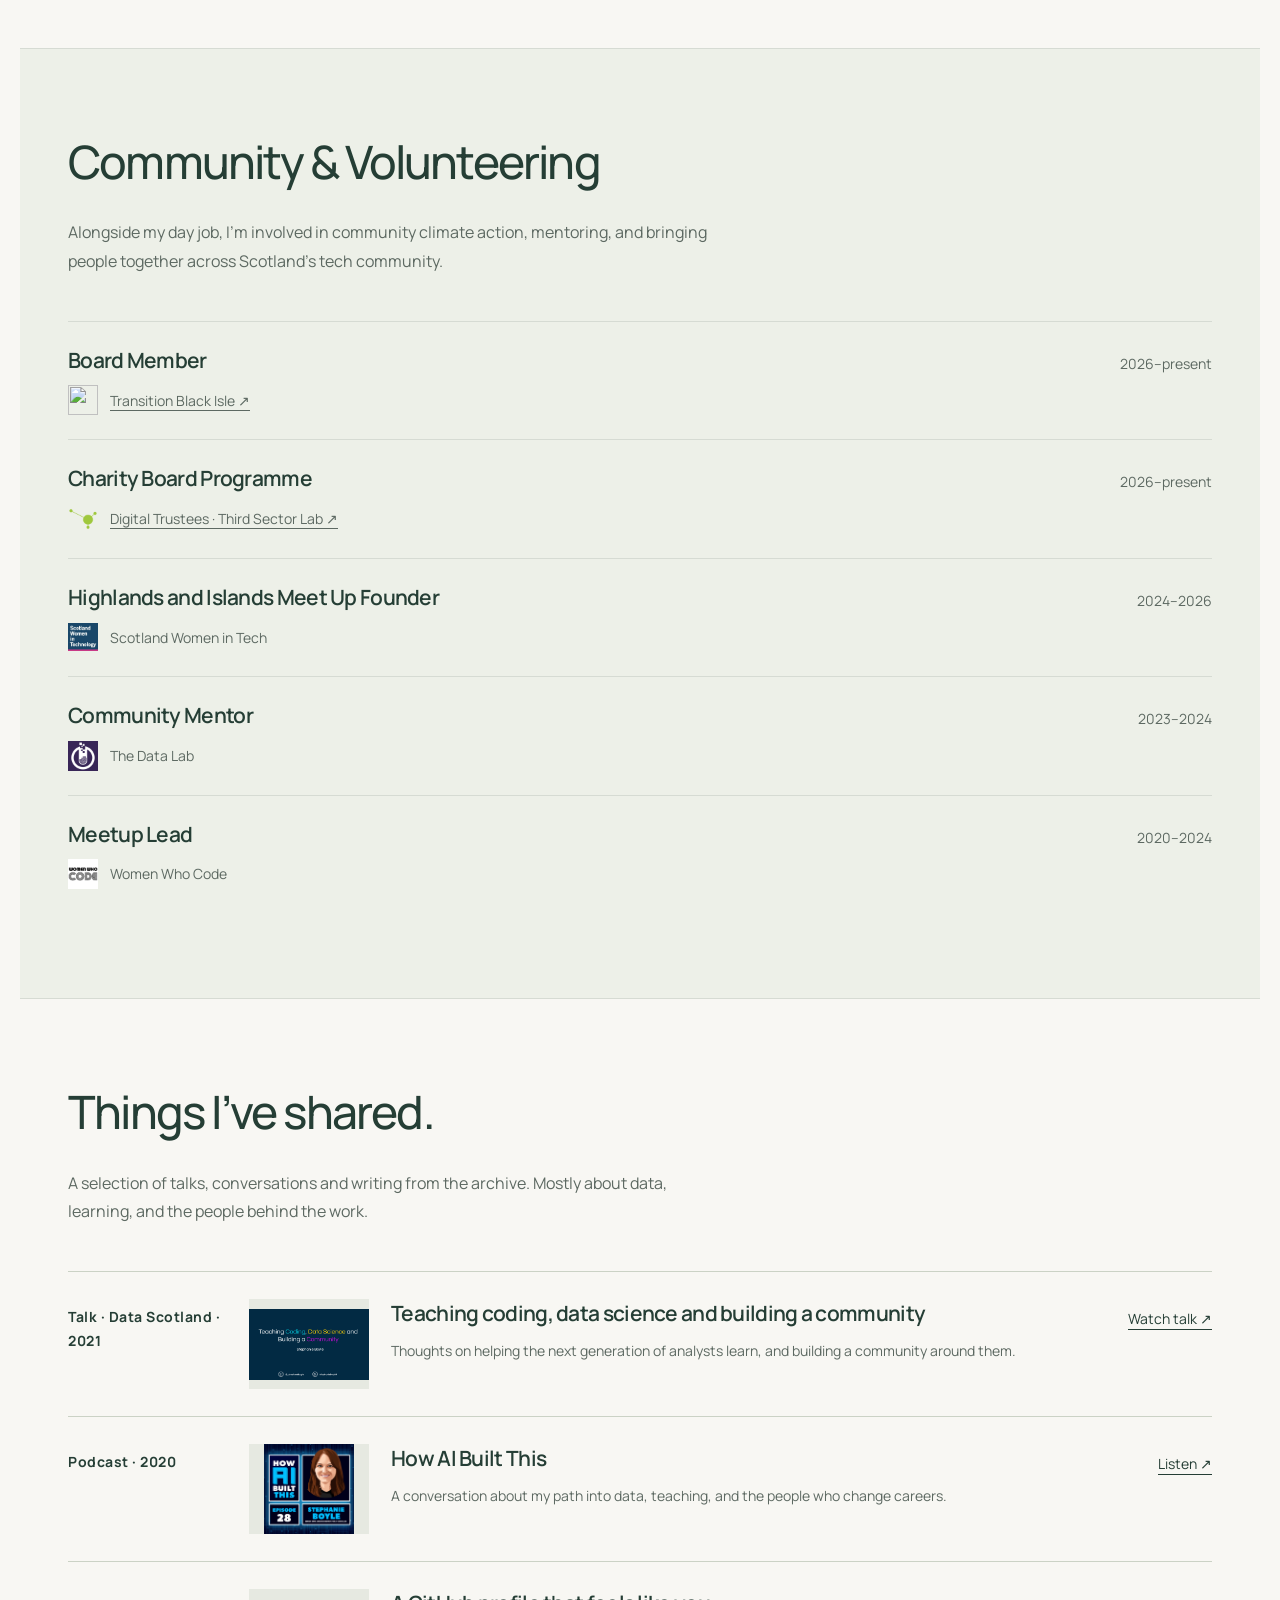
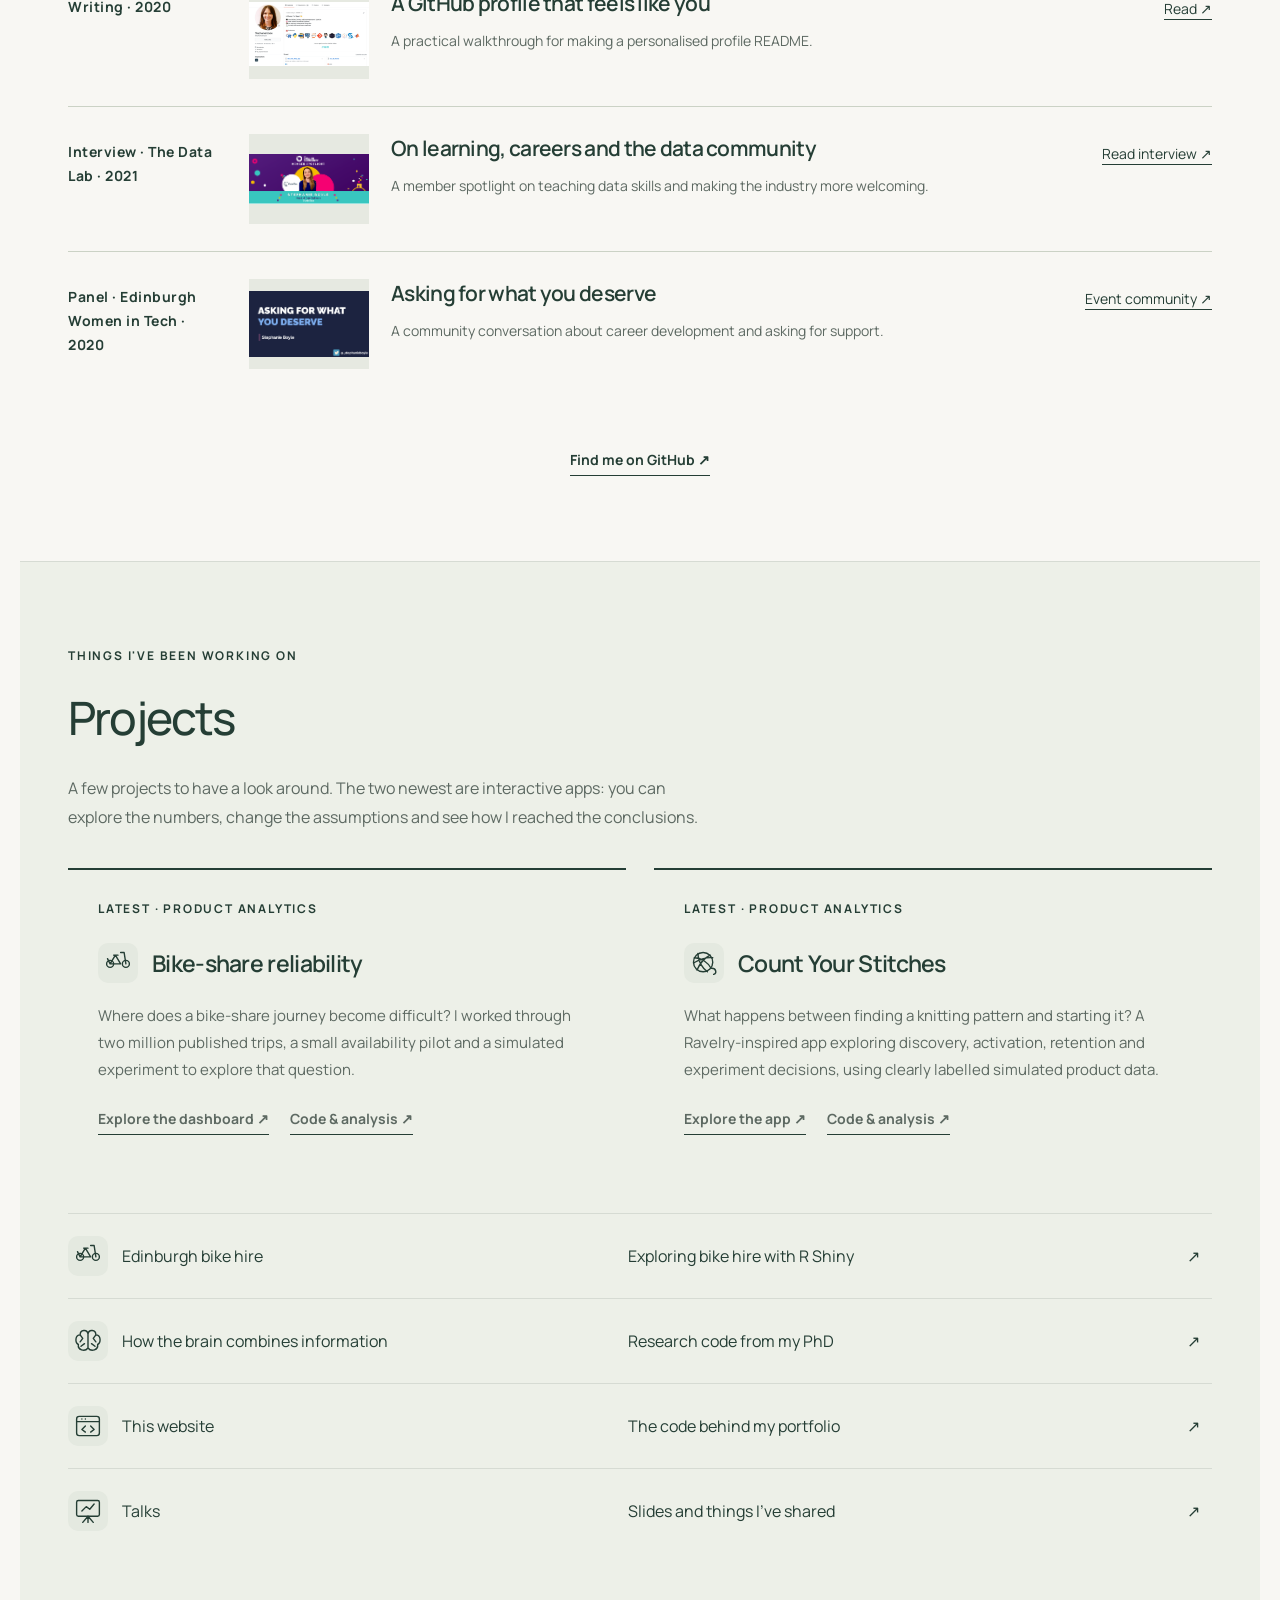
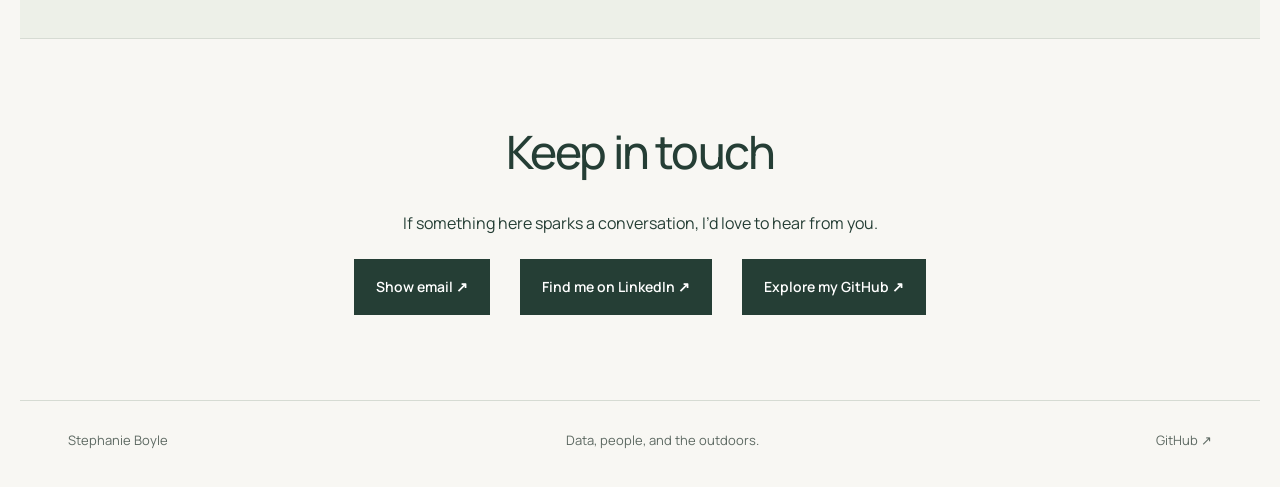
==== commit 306db3fb: "Compact summary spacing and preserve portrait proportions" ====
--- a/index.html
+++ b/index.html
@@ -1 +1 @@
-<!doctype html><html lang="en"><head><meta charset="utf-8"><meta name="viewport" content="width=device-width,initial-scale=1"><meta name="description" content="Stephanie Boyle — analytics leadership, teaching and a life outdoors."><title>Analytics Lead | Product Analytics &amp; Data Science | Building Teams &amp; Data Products | Outdoors Obsessed 🌍</title><link rel="preconnect" href="https://fonts.googleapis.com"><link rel="preconnect" href="https://fonts.gstatic.com" crossorigin><link href="https://fonts.googleapis.com/css2?family=Manrope:wght@400;500;600;700;800&display=swap" rel="stylesheet"><link rel="stylesheet" href="style.css?v=20261113-projects-7-dogs"><style>.project-title,.project-link-title{display:flex;align-items:center;gap:14px}.project-icon{flex:none;width:40px;height:40px;color:var(--ink);background:#e4e9e0;border-radius:10px;padding:6px}.project-links a{align-items:center}.project-link-title{min-width:0}@media(max-width:760px){.project-links a>span:nth-child(2){grid-column:1;grid-row:2;padding-left:54px}.project-links a>b{grid-column:2;grid-row:1}.project-title{font-size:21px}}</style></head><body><a class="skip" href="#main">Skip to content</a><header><nav aria-label="Main navigation"><a href="index.html#about">About</a><a href="index.html#experience">Experience</a><a href="index.html#community">Community</a><a href="index.html#sharing">Writing & talks</a><a href="index.html#contact">Say hello ↗</a></nav></header><main id="main"><section class="hero"><div><p class="eyebrow">ANALYTICS LEADER · HIGHLANDS, SCOTLAND</p><h1>Hi, I’m Steph<span class="dot">.</span></h1><p class="hero-copy">I’m a technical analytics leader with a PhD and over 10 years’ experience across product analytics, analytics engineering and strategy.</p><p class="hero-copy">I use data and experimentation to understand user behaviour, shape product development and measure whether changes make a difference.</p><p class="hero-copy">As a leader, I focus on creating happy, inclusive and motivated teams where people are supported to do their best work.</p><p class="hero-copy">I’m based in the Scottish Highlands, and you’ll usually find me outside on the trails with my dogs!</p><a class="button" href="#about">A little more about me <span>↘</span></a></div><figure class="portrait"><img src="steph.jpg" alt="Steph outdoors in a woodland" width="800" height="800"><figcaption>Usually happiest outside with my dogs</figcaption></figure></section><section id="about" class="about section"><div class="about-visual"><h2>About Me</h2><div class="about-photo"><img src="steph-dogs.jpg" alt="Steph sitting outdoors with her two dogs" loading="lazy" width="3024" height="4032"></div></div><div><p>Currently, I lead a team of eight across data science, analytics engineering, and BI at SSEN Transmission. I’ve built the team and reporting service from scratch, and we’re working towards a fully supported self-service model that allows the business to achieve its digital and net zero ambitions.</p><p>Before SSE, I was a Senior Product Analyst at komoot, working alongside product managers, designers, and engineers to explore how people used the app and where we could make it better. I joined as one of the very first product analysts, and my work covered growth, engagement, retention, and conversion, bringing data into decisions about what to build and improve.</p><p>Before komoot, my work was a real mix. I designed and taught a data analytics bootcamp at CodeClan, covering Python, SQL, R, statistics, and machine learning, and grew and led the instructor team there. I also worked in a pharmaceutical data science scale-up, doing analytics for clinical trials. And I spent four years completing a PhD in computational neuroscience, using machine learning to build predictive models of how the brain combines information from different senses.</p><p>Whatever the company or domain, I enjoy both the technical detail and the people side of the work: digging into an analysis, figuring out how to build something, and helping a team work through a difficult question. I’m drawn to roles where I can keep doing both.</p><a class="text-link" href="https://www.linkedin.com/in/stephanieboyle9/">More about my background on LinkedIn ↗</a></div></section><section id="experience" class="section"><div class="section-heading"><h2>Work in a nutshell</h2></div><div class="timeline"><article class="timeline-entry"><p class="timeline-date">2024–present</p><div class="timeline-content"><p class="timeline-company"><img class="org-logo" width="32" height="32" src="org-ssen.png" alt="" loading="lazy"><span>SSEN Transmission</span></p><h3>Reporting & Analytics Lead</h3><p>I built and now lead a team of eight across data science, analytics engineering and BI. In 2026, the team has delivered 28 data products, alongside establishing a central reporting hub for SSEN Transmission.</p><details class="role-details"><summary>More about this role</summary><ul><li>Hired eight staff and built a multidisciplinary team, with responsibility for coaching, development and delivery.</li><li>Established an Analytics Centre of Excellence, introducing shared standards for analytical quality, peer review, documentation and version control.</li></ul><p class="timeline-stack">SQL · Python · dbt · Power BI · Microsoft Fabric · Azure DevOps</p></details></div></article><article class="timeline-entry"><p class="timeline-date">2021–2024</p><div class="timeline-content"><p class="timeline-company"><img class="org-logo" width="32" height="32" src="org-komoot.svg" alt="" loading="lazy"><span>komoot</span></p><h3>Senior Data Analyst (Product)</h3><p>Worked alongside product managers, designers and engineers on growth, engagement, retention and conversion. As the first analyst embedded in a product squad, I helped teams understand how people used the product and what to improve.</p><details class="role-details"><summary>More about this role</summary><ul><li>Developed experimentation from ad hoc testing into more than 30 structured A/B tests.</li><li>Built over 50 dbt models, defined more than 100 tracking events, and delivered over 20 self-service dashboards.</li></ul><p class="timeline-stack">SQL · Python · dbt · Metabase · AWS</p></details></div></article><article class="timeline-entry"><p class="timeline-date">2019–2021</p><div class="timeline-content"><p class="timeline-company"><img class="org-logo" width="32" height="32" src="org-codeclan.png" alt="" loading="lazy"><span>CodeClan</span></p><h3>Senior Data Instructor and Team Lead</h3><p>Designed and taught an end-to-end analytics bootcamp covering Python, SQL, R, statistics and machine learning. I also grew and led the instructor team from three to seven people.</p><details class="role-details"><summary>More about this role</summary><ul><li>Coached learners through more than 40 external employer projects, from framing the problem to presenting recommendations.</li><li>Used learner feedback and industry partnerships to keep improving the course.</li></ul><p class="timeline-stack">Python · SQL · R · Git/GitHub · AWS</p></details></div></article><article class="timeline-entry"><p class="timeline-date">2017–2019</p><div class="timeline-content"><p class="timeline-company"><img class="org-logo" width="32" height="32" src="org-quotient.svg" alt="" loading="lazy"><span>Quotient Sciences</span></p><h3>Lead Statistical Programmer, Data Science</h3><p>Led statistical programming delivery across clinical projects, working with analysts, statisticians, data managers and clients.</p><details class="role-details"><summary>More about this role</summary><ul><li>Built and validated datasets and automated reporting pipelines across more than 100 clinical projects.</li><li>Managed client requirements and delivery timelines, with QA and peer review throughout.</li></ul><p class="timeline-stack">SQL · SPSS · Excel</p></details></div></article></div><div class="section-end-link"><a class="text-link" href="https://www.linkedin.com/in/stephanieboyle9/">See my full experience on LinkedIn ↗</a></div><div class="education"><h3>Education</h3><div><article><span>2013–2017</span><p><strong>PhD Cognitive Neuroscience</strong><br><span class="education-org"><img class="org-logo" width="28" height="28" src="org-glasgow.png" alt="" loading="lazy">University of Glasgow</span></p></article><article><span>2011–2012</span><p><strong>Psychology & Neuroscience</strong><br><span class="education-org"><img class="org-logo" width="28" height="28" src="org-berkeley.svg" alt="" loading="lazy">University of California, Berkeley</span></p></article><article><span>2009–2013</span><p><strong>BSc (Hons) Psychology · First Class</strong><br><span class="education-org"><img class="org-logo" width="28" height="28" src="org-glasgow.png" alt="" loading="lazy">University of Glasgow</span></p></article></div></div></section><section id="community" class="section community"><div class="section-heading"><h2>Community &amp; Volunteering</h2><p>Alongside my day job, I’m involved in community climate action, mentoring, and bringing people together across Scotland’s tech community.</p></div><div class="community-list"><article><div><h3>Board Member</h3><p class="community-org"><img class="org-logo" width="32" height="32" src="https://www.transitionblackisle.org/wp-content/uploads/2025/10/TBI-logo-transparent-background.png" alt="" loading="lazy"><a href="https://www.transitionblackisle.org/">Transition Black Isle ↗</a></p></div><p class="meta">2026–present</p></article><article><div><h3>Charity Board Programme</h3><p class="community-org"><img class="org-logo" width="32" height="32" src="org-thirdsector.png" alt="" loading="lazy"><a href="https://thirdsectorlab.co.uk/digital-trustees/">Digital Trustees · Third Sector Lab ↗</a></p></div><p class="meta">2026–present</p></article><article><div><h3>Highlands and Islands Meet Up Founder</h3><p class="community-org"><img class="org-logo" width="32" height="32" src="org-swit.jpg" alt="" loading="lazy"><span>Scotland Women in Tech</span></p></div><p class="meta">2024–2026</p></article><article><div><h3>Community Mentor</h3><p class="community-org"><img class="org-logo" width="32" height="32" src="org-datalab.png" alt="" loading="lazy"><span>The Data Lab</span></p></div><p class="meta">2023–2024</p></article><article><div><h3>Meetup Lead</h3><p class="community-org"><img class="org-logo" width="32" height="32" src="org-wwcode.png" alt="" loading="lazy"><span>Women Who Code</span></p></div><p class="meta">2020–2024</p></article></div></section><section id="sharing" class="section sharing"><div class="section-heading"><h2>Things I’ve shared.</h2><p>A selection of talks, conversations and writing from the archive. Mostly about data, learning, and the people behind the work.</p></div><article class="sharing-row"><p class="eyebrow">Talk · Data Scotland · 2021</p><div class="sharing-content"><img class="sharing-thumb" src="data-scotland.jpg" alt="" loading="lazy"><div><h3>Teaching coding, data science and building a community</h3><p>Thoughts on helping the next generation of analysts learn, and building a community around them.</p></div></div><a href="https://www.youtube.com/watch?v=H4r7s-kODrA">Watch talk ↗</a></article><article class="sharing-row"><p class="eyebrow">Podcast · 2020</p><div class="sharing-content"><img class="sharing-thumb" src="how-ai.jpg" alt="" loading="lazy"><div><h3>How AI Built This</h3><p>A conversation about my path into data, teaching, and the people who change careers.</p></div></div><a href="https://open.spotify.com/episode/2qzQ7Sl1sUS5EY05YCHeZz">Listen ↗</a></article><article class="sharing-row"><p class="eyebrow">Writing · 2020</p><div class="sharing-content"><img class="sharing-thumb" src="github-writing.jpg" alt="" loading="lazy"><div><h3>A GitHub profile that feels like you</h3><p>A practical walkthrough for making a personalised profile README.</p></div></div><a href="github-profile.html">Read ↗</a></article><article class="sharing-row"><p class="eyebrow">Interview · The Data Lab · 2021</p><div class="sharing-content"><img class="sharing-thumb" src="data-lab.png" alt="" loading="lazy"><div><h3>On learning, careers and the data community</h3><p>A member spotlight on teaching data skills and making the industry more welcoming.</p></div></div><a href="https://community.thedatalab.com/news/565546">Read interview ↗</a></article><article class="sharing-row"><p class="eyebrow">Panel · Edinburgh Women in Tech · 2020</p><div class="sharing-content"><img class="sharing-thumb" src="asking.jpg" alt="" loading="lazy"><div><h3>Asking for what you deserve</h3><p>A community conversation about career development and asking for support.</p></div></div><a href="https://www.meetup.com/edinburgh-women-in-technology-meetup/">Event community ↗</a></article><div class="section-end-link"><a class="text-link" href="https://github.com/stephanieboyle">Find me on GitHub ↗</a></div></section><section class="section earlier" id="projects"><p class="eyebrow">THINGS I'VE BEEN WORKING ON</p><h2>Projects</h2><p>A few projects to have a look around. The two newest are interactive apps: you can explore the numbers, change the assumptions and see how I reached the conclusions.</p><div class="featured-projects"><article><p class="eyebrow">LATEST · PRODUCT ANALYTICS</p><h3 class="project-title"><svg class="project-icon" xmlns="http://www.w3.org/2000/svg" viewBox="0 0 32 32" width="40" height="40" fill="none" stroke="currentColor" stroke-width="1.6" stroke-linecap="round" stroke-linejoin="round" aria-hidden="true" focusable="false"><circle cx="7" cy="17" r="4"/><circle cx="25" cy="17" r="4"/><path d="m7 17 6-10 6 10H7l-3-6M11 7h5m3-3h4l2 13"/></svg><span>Bike-share reliability</span></h3><p>Where does a bike-share journey become difficult? I worked through two million published trips, a small availability pilot and a simulated experiment to explore that question.</p><p><a class="text-link" href="https://bike-reliability-studio.pages.dev">Explore the dashboard ↗</a> <a class="text-link" data-project-source href="https://github.com/stephanieboyle/bikeshare-product-analytics">Code &amp; analysis ↗</a></p></article><article><p class="eyebrow">LATEST · PRODUCT ANALYTICS</p><h3 class="project-title"><svg class="project-icon" xmlns="http://www.w3.org/2000/svg" viewBox="0 0 32 32" width="40" height="40" fill="none" stroke="currentColor" stroke-width="1.6" stroke-linecap="round" stroke-linejoin="round" aria-hidden="true" focusable="false"><circle cx="15" cy="15" r="11"/><path d="M5 10c8 0 16 6 19 12M9 5c0 9 5 17 11 21M4 16c7-4 14-7 22-6M8 24c3-7 9-14 15-17M25 22c5 0 6 6 2 7"/></svg><span>Count Your Stitches</span></h3><p>What happens between finding a knitting pattern and starting it? A Ravelry-inspired app exploring discovery, activation, retention and experiment decisions, using clearly labelled simulated product data.</p><p><a class="text-link" href="https://count-your-stitches.pages.dev">Explore the app ↗</a> <a class="text-link" data-project-source href="https://github.com/stephanieboyle/ravelry-discovery-portfolio">Code &amp; analysis ↗</a></p></article></div><div class="project-links"><a data-project-source href="https://github.com/stephanieboyle/bike_hire_shiny_app"><span class="project-link-title"><svg class="project-icon" xmlns="http://www.w3.org/2000/svg" viewBox="0 0 32 32" width="40" height="40" fill="none" stroke="currentColor" stroke-width="1.6" stroke-linecap="round" stroke-linejoin="round" aria-hidden="true" focusable="false"><circle cx="7" cy="17" r="4"/><circle cx="25" cy="17" r="4"/><path d="m7 17 6-10 6 10H7l-3-6M11 7h5m3-3h4l2 13"/></svg><span>Edinburgh bike hire</span></span><span>Exploring bike hire with R Shiny</span><b>↗</b></a><a data-project-source href="https://github.com/stephanieboyle/phd_project_1"><span class="project-link-title"><svg class="project-icon" xmlns="http://www.w3.org/2000/svg" viewBox="0 0 32 32" width="40" height="40" fill="none" stroke="currentColor" stroke-width="1.6" stroke-linecap="round" stroke-linejoin="round" aria-hidden="true" focusable="false"><path d="M16 8c-1-6-9-5-9 1-6 0-6 9-2 11-1 6 7 9 11 4 4 5 12 2 11-4 4-2 4-11-2-11 0-6-8-7-9-1v16M7 9l3 4-3 4m18-8-3 4 3 4M8 22l4-3m12 3-4-3"/></svg><span>How the brain combines information</span></span><span>Research code from my PhD</span><b>↗</b></a><a data-project-source href="https://github.com/stephanieboyle/stephanieboyle.github.io"><span class="project-link-title"><svg class="project-icon" xmlns="http://www.w3.org/2000/svg" viewBox="0 0 32 32" width="40" height="40" fill="none" stroke="currentColor" stroke-width="1.6" stroke-linecap="round" stroke-linejoin="round" aria-hidden="true" focusable="false"><rect x="3" y="5" width="26" height="22" rx="3"/><path d="M3 11h26m-20-3h.01M13 8h.01m0 8-4 4 4 3m6-7 4 4-4 3"/></svg><span>This website</span></span><span>The code behind my portfolio</span><b>↗</b></a><a data-project-source href="https://github.com/stephanieboyle/talks"><span class="project-link-title"><svg class="project-icon" xmlns="http://www.w3.org/2000/svg" viewBox="0 0 32 32" width="40" height="40" fill="none" stroke="currentColor" stroke-width="1.6" stroke-linecap="round" stroke-linejoin="round" aria-hidden="true" focusable="false"><rect x="3" y="4" width="26" height="18" rx="2"/><path d="M16 22v7m-6 0 6-7 6 7M9 16l5-5 4 3 5-6"/></svg><span>Talks</span></span><span>Slides and things I've shared</span><b>↗</b></a></div></section><section id="contact" class="contact"><h2>Keep in touch</h2><p>If something here sparks a conversation, I’d love to hear from you.</p><div><button class="button" id="show-email" type="button" aria-controls="email-contact" aria-expanded="false">Show email ↗</button><span id="email-contact" aria-live="polite"></span><a class="button" href="https://www.linkedin.com/in/stephanieboyle9/">Find me on LinkedIn ↗</a><a class="button" href="https://github.com/stephanieboyle">Explore my GitHub ↗</a></div></section></main><footer><span>Stephanie Boyle</span><span>Data, people, and the outdoors.</span><a href="https://github.com/stephanieboyle">GitHub ↗</a></footer><script>document.getElementById('show-email').addEventListener('click',function(){const address=String.fromCharCode(115,116,101,112,104,97,110,105,101,46,98,111,121,108,101,57,64,103,109,97,105,108,46,99,111,109);const link=document.createElement('a');link.className='button';link.href='mailto:'+address;link.textContent=address;document.getElementById('email-contact').appendChild(link);this.setAttribute('aria-expanded','true');this.hidden=true;link.focus();},{once:true});</script></body></html>
+<!doctype html><html lang="en"><head><meta charset="utf-8"><meta name="viewport" content="width=device-width,initial-scale=1"><meta name="description" content="Stephanie Boyle — analytics leadership, teaching and a life outdoors."><title>Analytics Lead | Product Analytics &amp; Data Science | Building Teams &amp; Data Products | Outdoors Obsessed 🌍</title><link rel="preconnect" href="https://fonts.googleapis.com"><link rel="preconnect" href="https://fonts.gstatic.com" crossorigin><link href="https://fonts.googleapis.com/css2?family=Manrope:wght@400;500;600;700;800&display=swap" rel="stylesheet"><link rel="stylesheet" href="style.css?v=20261113-projects-7-dogs"><style>.project-title,.project-link-title{display:flex;align-items:center;gap:14px}.project-icon{flex:none;width:40px;height:40px;color:var(--ink);background:#e4e9e0;border-radius:10px;padding:6px}.project-links a{align-items:center}.project-link-title{min-width:0}@media(max-width:760px){.project-links a>span:nth-child(2){grid-column:1;grid-row:2;padding-left:54px}.project-links a>b{grid-column:2;grid-row:1}.project-title{font-size:21px}}.hero{align-items:center;gap:60px;padding-top:35px;padding-bottom:55px}.hero h1{margin:18px 0}.hero .eyebrow{margin-bottom:18px}.hero-copy{max-width:520px;line-height:1.65;margin-bottom:16px}.hero .portrait{position:static;height:auto;align-self:center;width:100%;max-width:440px;justify-self:center}.hero .portrait img{position:static;width:100%;height:auto;aspect-ratio:1/1;object-fit:contain;object-position:center}.hero .portrait figcaption{position:static;margin-top:10px}@media(max-width:760px){.hero{padding-top:25px;gap:28px}.hero .portrait{width:85%}}</style></head><body><a class="skip" href="#main">Skip to content</a><header><nav aria-label="Main navigation"><a href="index.html#about">About</a><a href="index.html#experience">Experience</a><a href="index.html#community">Community</a><a href="index.html#sharing">Writing & talks</a><a href="index.html#contact">Say hello ↗</a></nav></header><main id="main"><section class="hero"><div><p class="eyebrow">ANALYTICS LEADER · HIGHLANDS, SCOTLAND</p><h1>Hi, I’m Steph<span class="dot">.</span></h1><p class="hero-copy">I’m a technical analytics leader with a PhD and over 10 years’ experience across product analytics, analytics engineering and strategy.</p><p class="hero-copy">I use data and experimentation to understand user behaviour, shape product development and measure whether changes make a difference. As a leader, I focus on creating happy, inclusive and motivated teams where people are supported to do their best work.</p><p class="hero-copy">I’m based in the Scottish Highlands, and you’ll usually find me outside on the trails with my dogs!</p><a class="button" href="#about">A little more about me <span>↘</span></a></div><figure class="portrait"><img src="steph.jpg" alt="Steph outdoors in a woodland" width="800" height="800"><figcaption>Usually happiest outside with my dogs</figcaption></figure></section><section id="about" class="about section"><div class="about-visual"><h2>About Me</h2><div class="about-photo"><img src="steph-dogs.jpg" alt="Steph sitting outdoors with her two dogs" loading="lazy" width="3024" height="4032"></div></div><div><p>Currently, I lead a team of eight across data science, analytics engineering, and BI at SSEN Transmission. I’ve built the team and reporting service from scratch, and we’re working towards a fully supported self-service model that allows the business to achieve its digital and net zero ambitions.</p><p>Before SSE, I was a Senior Product Analyst at komoot, working alongside product managers, designers, and engineers to explore how people used the app and where we could make it better. I joined as one of the very first product analysts, and my work covered growth, engagement, retention, and conversion, bringing data into decisions about what to build and improve.</p><p>Before komoot, my work was a real mix. I designed and taught a data analytics bootcamp at CodeClan, covering Python, SQL, R, statistics, and machine learning, and grew and led the instructor team there. I also worked in a pharmaceutical data science scale-up, doing analytics for clinical trials. And I spent four years completing a PhD in computational neuroscience, using machine learning to build predictive models of how the brain combines information from different senses.</p><p>Whatever the company or domain, I enjoy both the technical detail and the people side of the work: digging into an analysis, figuring out how to build something, and helping a team work through a difficult question. I’m drawn to roles where I can keep doing both.</p><a class="text-link" href="https://www.linkedin.com/in/stephanieboyle9/">More about my background on LinkedIn ↗</a></div></section><section id="experience" class="section"><div class="section-heading"><h2>Work in a nutshell</h2></div><div class="timeline"><article class="timeline-entry"><p class="timeline-date">2024–present</p><div class="timeline-content"><p class="timeline-company"><img class="org-logo" width="32" height="32" src="org-ssen.png" alt="" loading="lazy"><span>SSEN Transmission</span></p><h3>Reporting & Analytics Lead</h3><p>I built and now lead a team of eight across data science, analytics engineering and BI. In 2026, the team has delivered 28 data products, alongside establishing a central reporting hub for SSEN Transmission.</p><details class="role-details"><summary>More about this role</summary><ul><li>Hired eight staff and built a multidisciplinary team, with responsibility for coaching, development and delivery.</li><li>Established an Analytics Centre of Excellence, introducing shared standards for analytical quality, peer review, documentation and version control.</li></ul><p class="timeline-stack">SQL · Python · dbt · Power BI · Microsoft Fabric · Azure DevOps</p></details></div></article><article class="timeline-entry"><p class="timeline-date">2021–2024</p><div class="timeline-content"><p class="timeline-company"><img class="org-logo" width="32" height="32" src="org-komoot.svg" alt="" loading="lazy"><span>komoot</span></p><h3>Senior Data Analyst (Product)</h3><p>Worked alongside product managers, designers and engineers on growth, engagement, retention and conversion. As the first analyst embedded in a product squad, I helped teams understand how people used the product and what to improve.</p><details class="role-details"><summary>More about this role</summary><ul><li>Developed experimentation from ad hoc testing into more than 30 structured A/B tests.</li><li>Built over 50 dbt models, defined more than 100 tracking events, and delivered over 20 self-service dashboards.</li></ul><p class="timeline-stack">SQL · Python · dbt · Metabase · AWS</p></details></div></article><article class="timeline-entry"><p class="timeline-date">2019–2021</p><div class="timeline-content"><p class="timeline-company"><img class="org-logo" width="32" height="32" src="org-codeclan.png" alt="" loading="lazy"><span>CodeClan</span></p><h3>Senior Data Instructor and Team Lead</h3><p>Designed and taught an end-to-end analytics bootcamp covering Python, SQL, R, statistics and machine learning. I also grew and led the instructor team from three to seven people.</p><details class="role-details"><summary>More about this role</summary><ul><li>Coached learners through more than 40 external employer projects, from framing the problem to presenting recommendations.</li><li>Used learner feedback and industry partnerships to keep improving the course.</li></ul><p class="timeline-stack">Python · SQL · R · Git/GitHub · AWS</p></details></div></article><article class="timeline-entry"><p class="timeline-date">2017–2019</p><div class="timeline-content"><p class="timeline-company"><img class="org-logo" width="32" height="32" src="org-quotient.svg" alt="" loading="lazy"><span>Quotient Sciences</span></p><h3>Lead Statistical Programmer, Data Science</h3><p>Led statistical programming delivery across clinical projects, working with analysts, statisticians, data managers and clients.</p><details class="role-details"><summary>More about this role</summary><ul><li>Built and validated datasets and automated reporting pipelines across more than 100 clinical projects.</li><li>Managed client requirements and delivery timelines, with QA and peer review throughout.</li></ul><p class="timeline-stack">SQL · SPSS · Excel</p></details></div></article></div><div class="section-end-link"><a class="text-link" href="https://www.linkedin.com/in/stephanieboyle9/">See my full experience on LinkedIn ↗</a></div><div class="education"><h3>Education</h3><div><article><span>2013–2017</span><p><strong>PhD Cognitive Neuroscience</strong><br><span class="education-org"><img class="org-logo" width="28" height="28" src="org-glasgow.png" alt="" loading="lazy">University of Glasgow</span></p></article><article><span>2011–2012</span><p><strong>Psychology & Neuroscience</strong><br><span class="education-org"><img class="org-logo" width="28" height="28" src="org-berkeley.svg" alt="" loading="lazy">University of California, Berkeley</span></p></article><article><span>2009–2013</span><p><strong>BSc (Hons) Psychology · First Class</strong><br><span class="education-org"><img class="org-logo" width="28" height="28" src="org-glasgow.png" alt="" loading="lazy">University of Glasgow</span></p></article></div></div></section><section id="community" class="section community"><div class="section-heading"><h2>Community &amp; Volunteering</h2><p>Alongside my day job, I’m involved in community climate action, mentoring, and bringing people together across Scotland’s tech community.</p></div><div class="community-list"><article><div><h3>Board Member</h3><p class="community-org"><img class="org-logo" width="32" height="32" src="https://www.transitionblackisle.org/wp-content/uploads/2025/10/TBI-logo-transparent-background.png" alt="" loading="lazy"><a href="https://www.transitionblackisle.org/">Transition Black Isle ↗</a></p></div><p class="meta">2026–present</p></article><article><div><h3>Charity Board Programme</h3><p class="community-org"><img class="org-logo" width="32" height="32" src="org-thirdsector.png" alt="" loading="lazy"><a href="https://thirdsectorlab.co.uk/digital-trustees/">Digital Trustees · Third Sector Lab ↗</a></p></div><p class="meta">2026–present</p></article><article><div><h3>Highlands and Islands Meet Up Founder</h3><p class="community-org"><img class="org-logo" width="32" height="32" src="org-swit.jpg" alt="" loading="lazy"><span>Scotland Women in Tech</span></p></div><p class="meta">2024–2026</p></article><article><div><h3>Community Mentor</h3><p class="community-org"><img class="org-logo" width="32" height="32" src="org-datalab.png" alt="" loading="lazy"><span>The Data Lab</span></p></div><p class="meta">2023–2024</p></article><article><div><h3>Meetup Lead</h3><p class="community-org"><img class="org-logo" width="32" height="32" src="org-wwcode.png" alt="" loading="lazy"><span>Women Who Code</span></p></div><p class="meta">2020–2024</p></article></div></section><section id="sharing" class="section sharing"><div class="section-heading"><h2>Things I’ve shared.</h2><p>A selection of talks, conversations and writing from the archive. Mostly about data, learning, and the people behind the work.</p></div><article class="sharing-row"><p class="eyebrow">Talk · Data Scotland · 2021</p><div class="sharing-content"><img class="sharing-thumb" src="data-scotland.jpg" alt="" loading="lazy"><div><h3>Teaching coding, data science and building a community</h3><p>Thoughts on helping the next generation of analysts learn, and building a community around them.</p></div></div><a href="https://www.youtube.com/watch?v=H4r7s-kODrA">Watch talk ↗</a></article><article class="sharing-row"><p class="eyebrow">Podcast · 2020</p><div class="sharing-content"><img class="sharing-thumb" src="how-ai.jpg" alt="" loading="lazy"><div><h3>How AI Built This</h3><p>A conversation about my path into data, teaching, and the people who change careers.</p></div></div><a href="https://open.spotify.com/episode/2qzQ7Sl1sUS5EY05YCHeZz">Listen ↗</a></article><article class="sharing-row"><p class="eyebrow">Writing · 2020</p><div class="sharing-content"><img class="sharing-thumb" src="github-writing.jpg" alt="" loading="lazy"><div><h3>A GitHub profile that feels like you</h3><p>A practical walkthrough for making a personalised profile README.</p></div></div><a href="github-profile.html">Read ↗</a></article><article class="sharing-row"><p class="eyebrow">Interview · The Data Lab · 2021</p><div class="sharing-content"><img class="sharing-thumb" src="data-lab.png" alt="" loading="lazy"><div><h3>On learning, careers and the data community</h3><p>A member spotlight on teaching data skills and making the industry more welcoming.</p></div></div><a href="https://community.thedatalab.com/news/565546">Read interview ↗</a></article><article class="sharing-row"><p class="eyebrow">Panel · Edinburgh Women in Tech · 2020</p><div class="sharing-content"><img class="sharing-thumb" src="asking.jpg" alt="" loading="lazy"><div><h3>Asking for what you deserve</h3><p>A community conversation about career development and asking for support.</p></div></div><a href="https://www.meetup.com/edinburgh-women-in-technology-meetup/">Event community ↗</a></article><div class="section-end-link"><a class="text-link" href="https://github.com/stephanieboyle">Find me on GitHub ↗</a></div></section><section class="section earlier" id="projects"><p class="eyebrow">THINGS I'VE BEEN WORKING ON</p><h2>Projects</h2><p>A few projects to have a look around. The two newest are interactive apps: you can explore the numbers, change the assumptions and see how I reached the conclusions.</p><div class="featured-projects"><article><p class="eyebrow">LATEST · PRODUCT ANALYTICS</p><h3 class="project-title"><svg class="project-icon" xmlns="http://www.w3.org/2000/svg" viewBox="0 0 32 32" width="40" height="40" fill="none" stroke="currentColor" stroke-width="1.6" stroke-linecap="round" stroke-linejoin="round" aria-hidden="true" focusable="false"><circle cx="7" cy="17" r="4"/><circle cx="25" cy="17" r="4"/><path d="m7 17 6-10 6 10H7l-3-6M11 7h5m3-3h4l2 13"/></svg><span>Bike-share reliability</span></h3><p>Where does a bike-share journey become difficult? I worked through two million published trips, a small availability pilot and a simulated experiment to explore that question.</p><p><a class="text-link" href="https://bike-reliability-studio.pages.dev">Explore the dashboard ↗</a> <a class="text-link" data-project-source href="https://github.com/stephanieboyle/bikeshare-product-analytics">Code &amp; analysis ↗</a></p></article><article><p class="eyebrow">LATEST · PRODUCT ANALYTICS</p><h3 class="project-title"><svg class="project-icon" xmlns="http://www.w3.org/2000/svg" viewBox="0 0 32 32" width="40" height="40" fill="none" stroke="currentColor" stroke-width="1.6" stroke-linecap="round" stroke-linejoin="round" aria-hidden="true" focusable="false"><circle cx="15" cy="15" r="11"/><path d="M5 10c8 0 16 6 19 12M9 5c0 9 5 17 11 21M4 16c7-4 14-7 22-6M8 24c3-7 9-14 15-17M25 22c5 0 6 6 2 7"/></svg><span>Count Your Stitches</span></h3><p>What happens between finding a knitting pattern and starting it? A Ravelry-inspired app exploring discovery, activation, retention and experiment decisions, using clearly labelled simulated product data.</p><p><a class="text-link" href="https://count-your-stitches.pages.dev">Explore the app ↗</a> <a class="text-link" data-project-source href="https://github.com/stephanieboyle/ravelry-discovery-portfolio">Code &amp; analysis ↗</a></p></article></div><div class="project-links"><a data-project-source href="https://github.com/stephanieboyle/bike_hire_shiny_app"><span class="project-link-title"><svg class="project-icon" xmlns="http://www.w3.org/2000/svg" viewBox="0 0 32 32" width="40" height="40" fill="none" stroke="currentColor" stroke-width="1.6" stroke-linecap="round" stroke-linejoin="round" aria-hidden="true" focusable="false"><circle cx="7" cy="17" r="4"/><circle cx="25" cy="17" r="4"/><path d="m7 17 6-10 6 10H7l-3-6M11 7h5m3-3h4l2 13"/></svg><span>Edinburgh bike hire</span></span><span>Exploring bike hire with R Shiny</span><b>↗</b></a><a data-project-source href="https://github.com/stephanieboyle/phd_project_1"><span class="project-link-title"><svg class="project-icon" xmlns="http://www.w3.org/2000/svg" viewBox="0 0 32 32" width="40" height="40" fill="none" stroke="currentColor" stroke-width="1.6" stroke-linecap="round" stroke-linejoin="round" aria-hidden="true" focusable="false"><path d="M16 8c-1-6-9-5-9 1-6 0-6 9-2 11-1 6 7 9 11 4 4 5 12 2 11-4 4-2 4-11-2-11 0-6-8-7-9-1v16M7 9l3 4-3 4m18-8-3 4 3 4M8 22l4-3m12 3-4-3"/></svg><span>How the brain combines information</span></span><span>Research code from my PhD</span><b>↗</b></a><a data-project-source href="https://github.com/stephanieboyle/stephanieboyle.github.io"><span class="project-link-title"><svg class="project-icon" xmlns="http://www.w3.org/2000/svg" viewBox="0 0 32 32" width="40" height="40" fill="none" stroke="currentColor" stroke-width="1.6" stroke-linecap="round" stroke-linejoin="round" aria-hidden="true" focusable="false"><rect x="3" y="5" width="26" height="22" rx="3"/><path d="M3 11h26m-20-3h.01M13 8h.01m0 8-4 4 4 3m6-7 4 4-4 3"/></svg><span>This website</span></span><span>The code behind my portfolio</span><b>↗</b></a><a data-project-source href="https://github.com/stephanieboyle/talks"><span class="project-link-title"><svg class="project-icon" xmlns="http://www.w3.org/2000/svg" viewBox="0 0 32 32" width="40" height="40" fill="none" stroke="currentColor" stroke-width="1.6" stroke-linecap="round" stroke-linejoin="round" aria-hidden="true" focusable="false"><rect x="3" y="4" width="26" height="18" rx="2"/><path d="M16 22v7m-6 0 6-7 6 7M9 16l5-5 4 3 5-6"/></svg><span>Talks</span></span><span>Slides and things I've shared</span><b>↗</b></a></div></section><section id="contact" class="contact"><h2>Keep in touch</h2><p>If something here sparks a conversation, I’d love to hear from you.</p><div><button class="button" id="show-email" type="button" aria-controls="email-contact" aria-expanded="false">Show email ↗</button><span id="email-contact" aria-live="polite"></span><a class="button" href="https://www.linkedin.com/in/stephanieboyle9/">Find me on LinkedIn ↗</a><a class="button" href="https://github.com/stephanieboyle">Explore my GitHub ↗</a></div></section></main><footer><span>Stephanie Boyle</span><span>Data, people, and the outdoors.</span><a href="https://github.com/stephanieboyle">GitHub ↗</a></footer><script>document.getElementById('show-email').addEventListener('click',function(){const address=String.fromCharCode(115,116,101,112,104,97,110,105,101,46,98,111,121,108,101,57,64,103,109,97,105,108,46,99,111,109);const link=document.createElement('a');link.className='button';link.href='mailto:'+address;link.textContent=address;document.getElementById('email-contact').appendChild(link);this.setAttribute('aria-expanded','true');this.hidden=true;link.focus();},{once:true});</script></body></html>
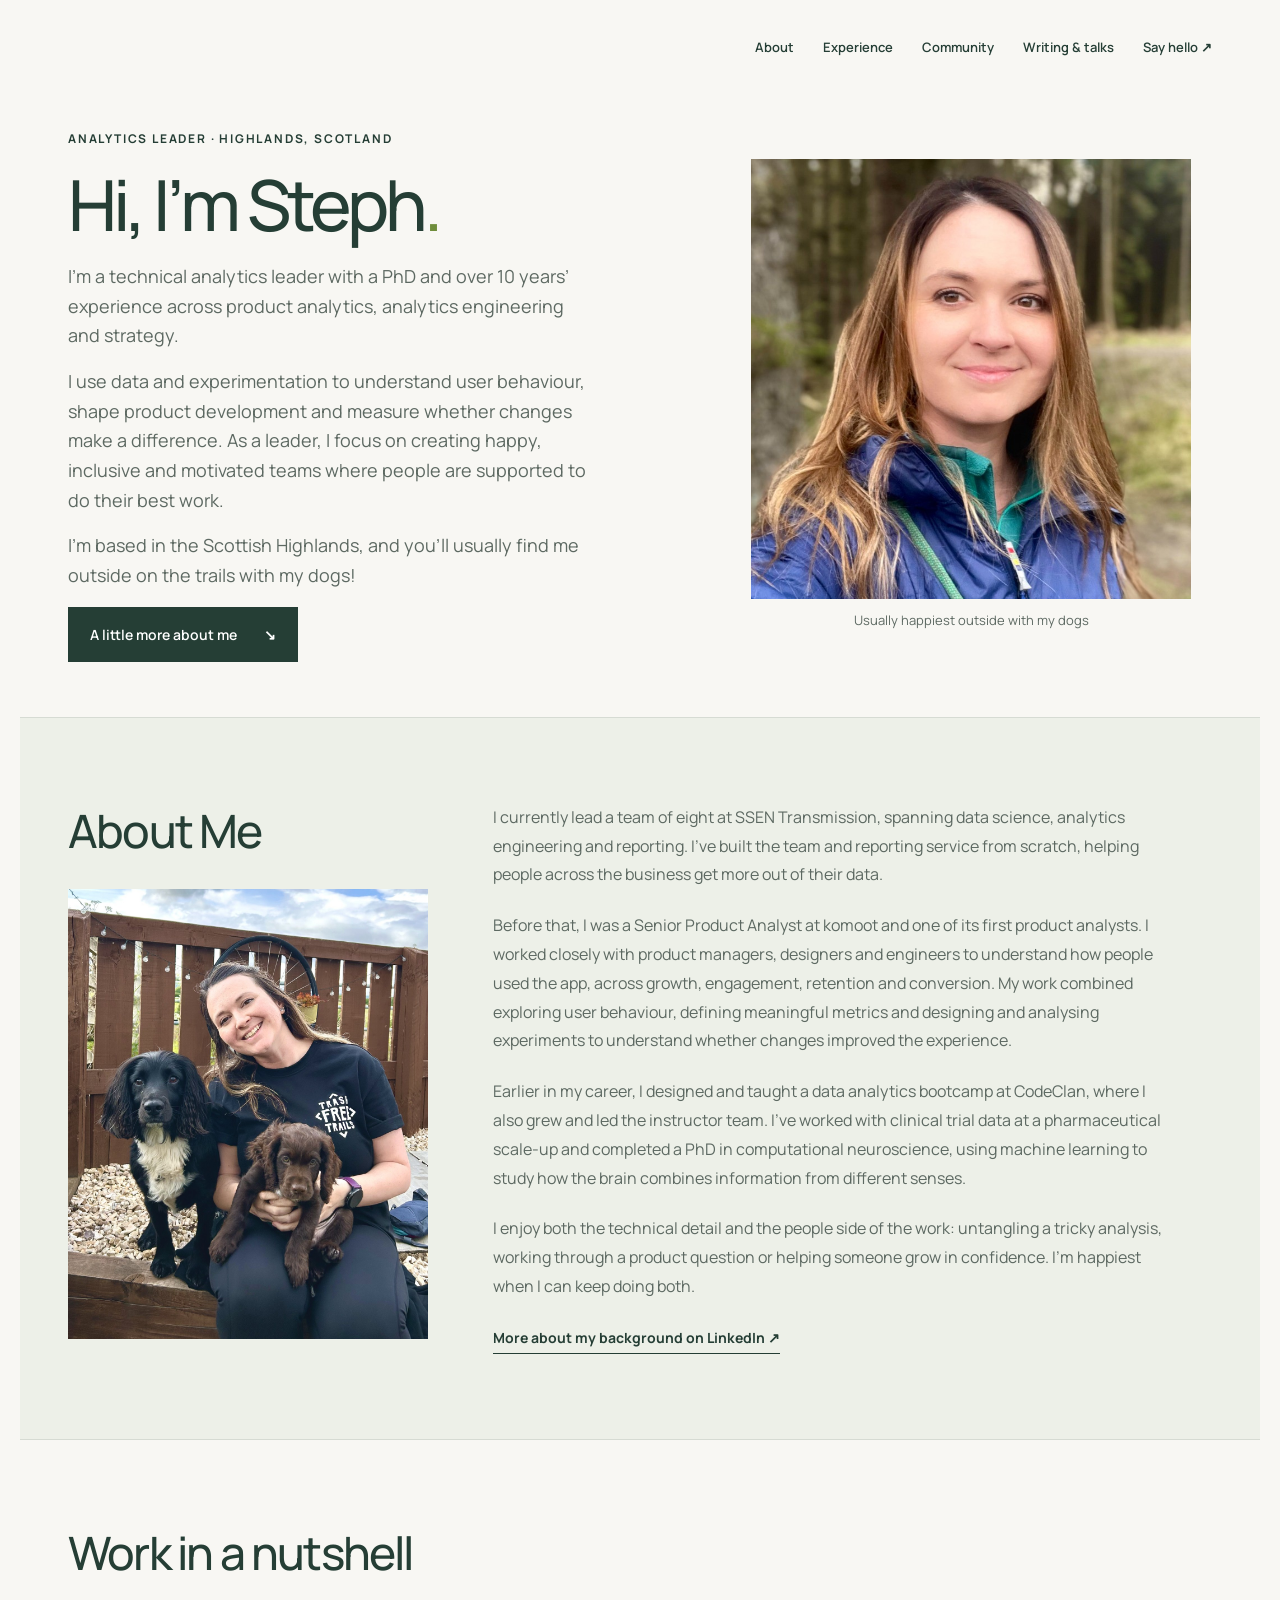
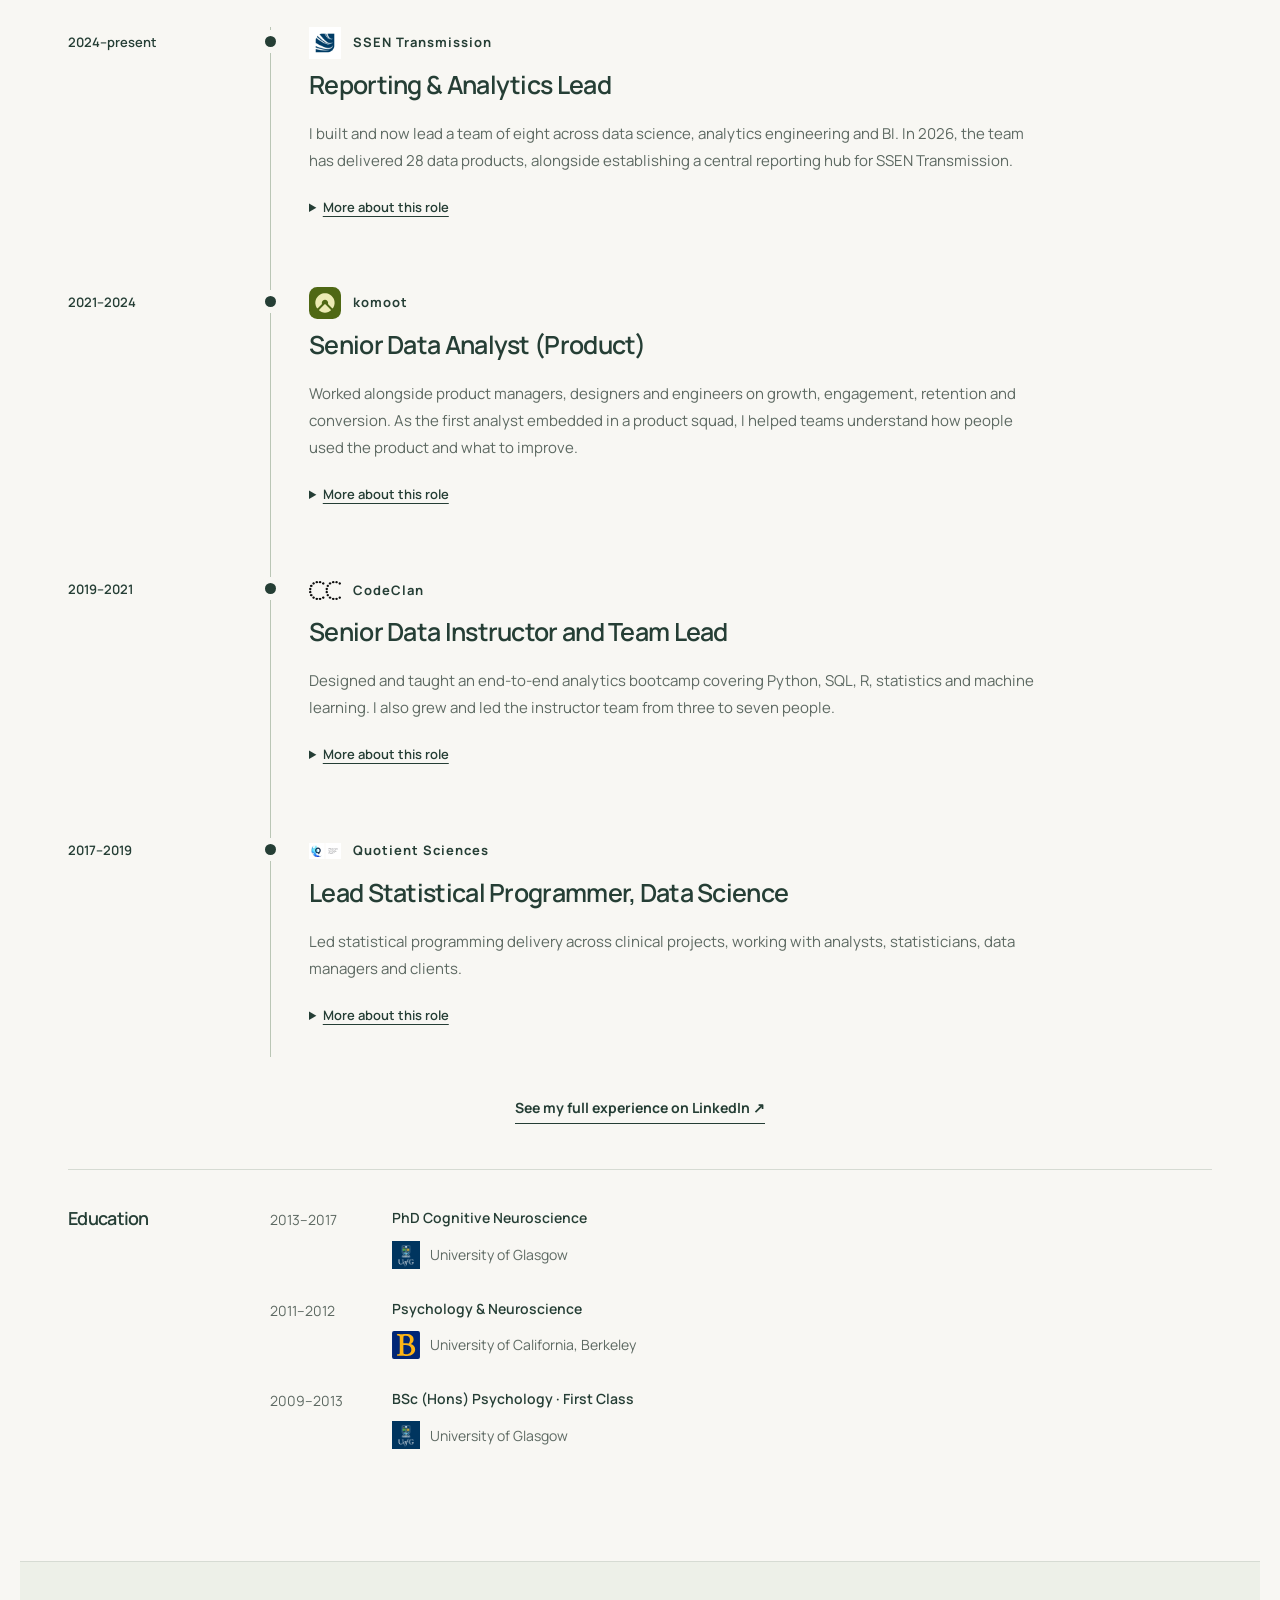
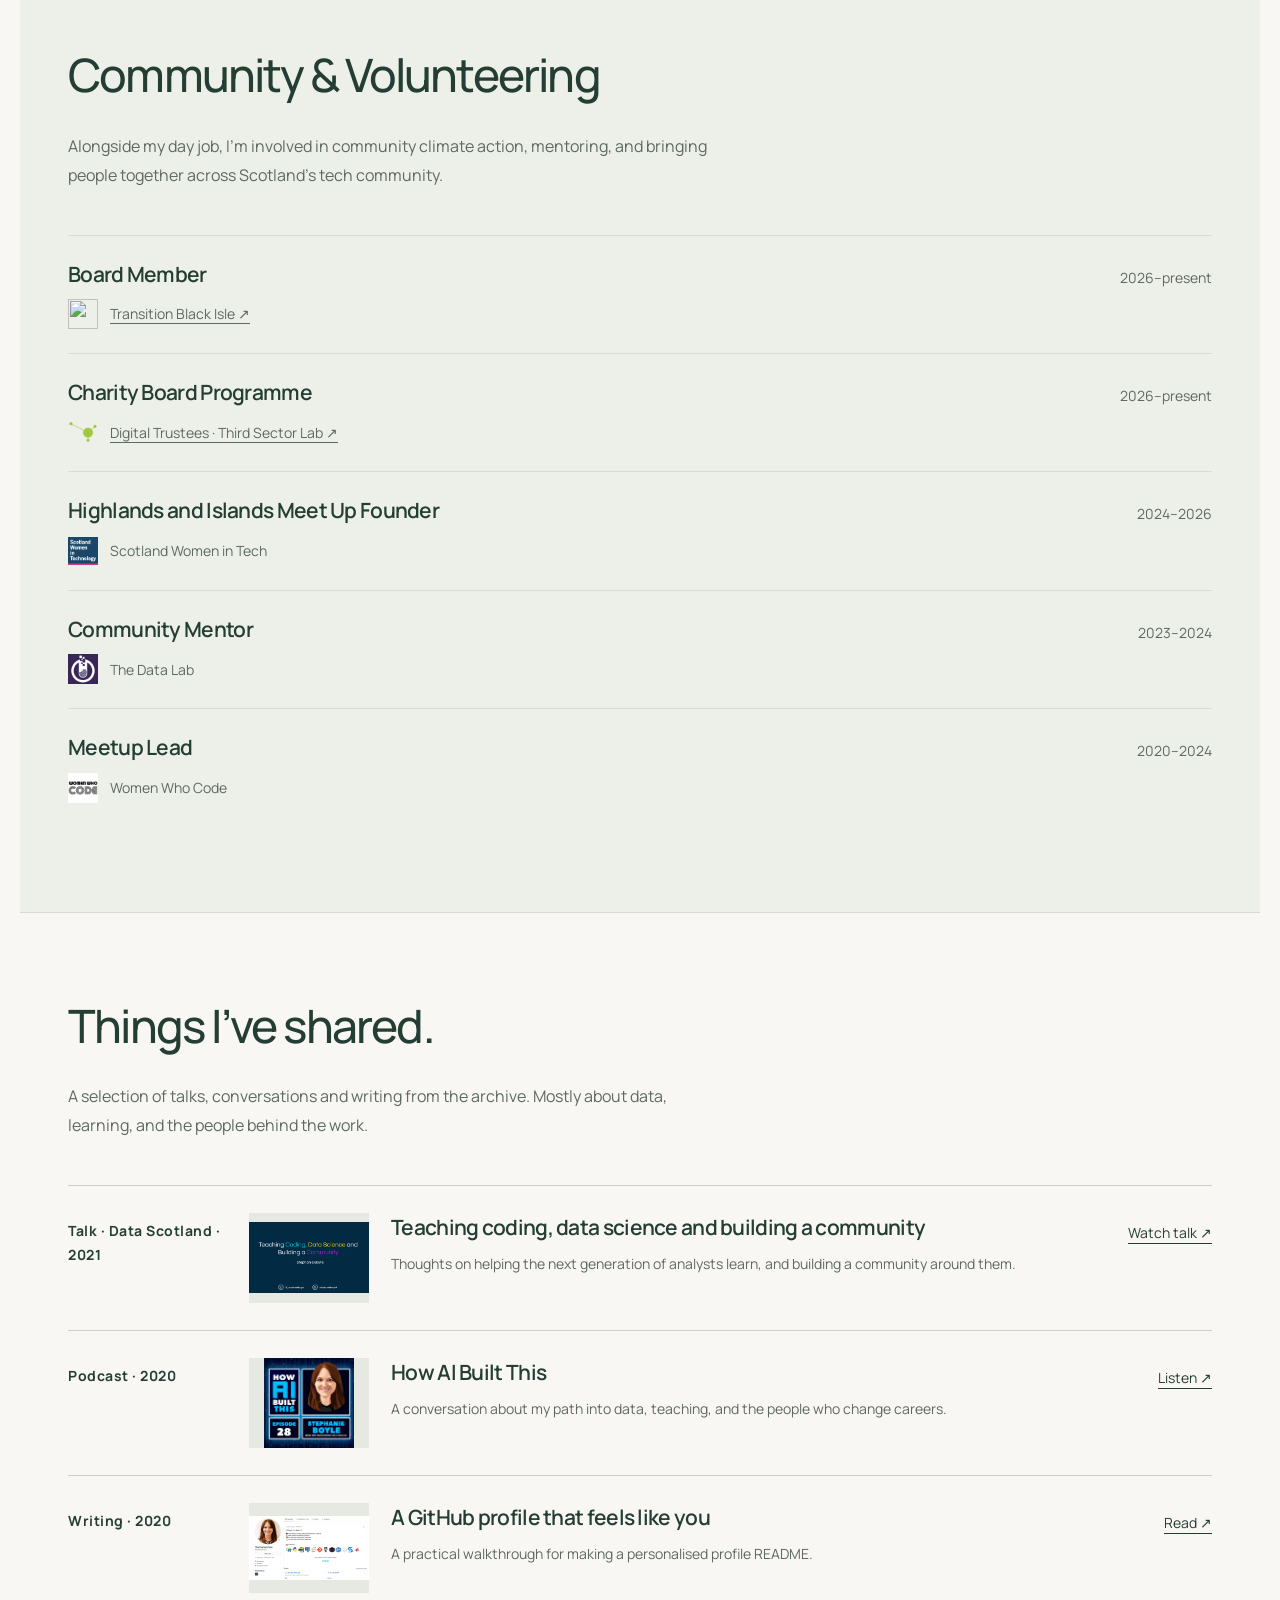
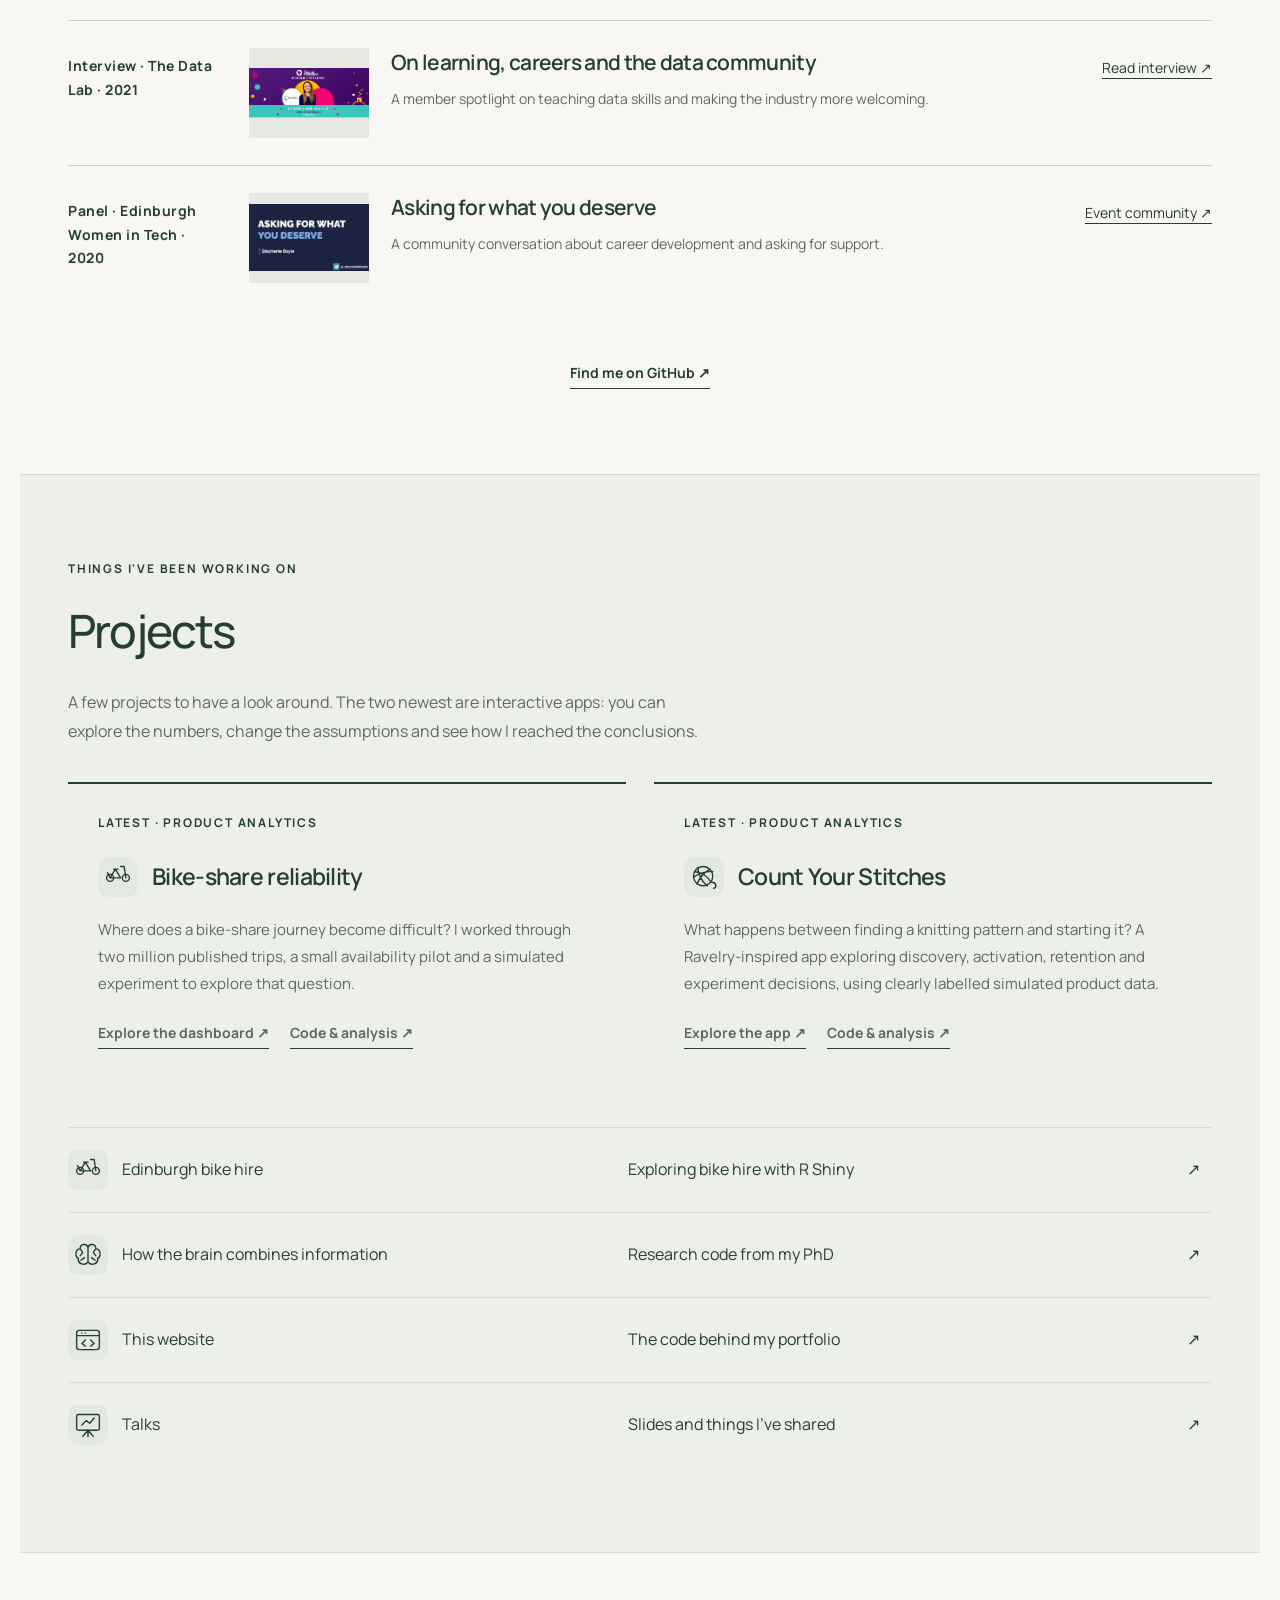
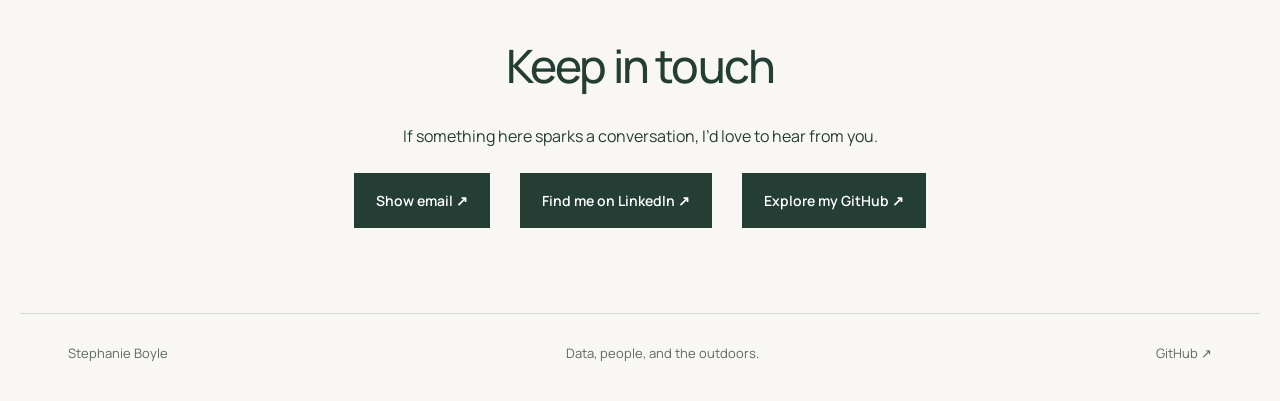
==== commit 22d47bde: "Update About Me with revised career summary" ====
--- a/index.html
+++ b/index.html
@@ -1 +1 @@
-<!doctype html><html lang="en"><head><meta charset="utf-8"><meta name="viewport" content="width=device-width,initial-scale=1"><meta name="description" content="Stephanie Boyle — analytics leadership, teaching and a life outdoors."><title>Analytics Lead | Product Analytics &amp; Data Science | Building Teams &amp; Data Products | Outdoors Obsessed 🌍</title><link rel="preconnect" href="https://fonts.googleapis.com"><link rel="preconnect" href="https://fonts.gstatic.com" crossorigin><link href="https://fonts.googleapis.com/css2?family=Manrope:wght@400;500;600;700;800&display=swap" rel="stylesheet"><link rel="stylesheet" href="style.css?v=20261113-projects-7-dogs"><style>.project-title,.project-link-title{display:flex;align-items:center;gap:14px}.project-icon{flex:none;width:40px;height:40px;color:var(--ink);background:#e4e9e0;border-radius:10px;padding:6px}.project-links a{align-items:center}.project-link-title{min-width:0}@media(max-width:760px){.project-links a>span:nth-child(2){grid-column:1;grid-row:2;padding-left:54px}.project-links a>b{grid-column:2;grid-row:1}.project-title{font-size:21px}}.hero{align-items:center;gap:60px;padding-top:35px;padding-bottom:55px}.hero h1{margin:18px 0}.hero .eyebrow{margin-bottom:18px}.hero-copy{max-width:520px;line-height:1.65;margin-bottom:16px}.hero .portrait{position:static;height:auto;align-self:center;width:100%;max-width:440px;justify-self:center}.hero .portrait img{position:static;width:100%;height:auto;aspect-ratio:1/1;object-fit:contain;object-position:center}.hero .portrait figcaption{position:static;margin-top:10px}@media(max-width:760px){.hero{padding-top:25px;gap:28px}.hero .portrait{width:85%}}</style></head><body><a class="skip" href="#main">Skip to content</a><header><nav aria-label="Main navigation"><a href="index.html#about">About</a><a href="index.html#experience">Experience</a><a href="index.html#community">Community</a><a href="index.html#sharing">Writing & talks</a><a href="index.html#contact">Say hello ↗</a></nav></header><main id="main"><section class="hero"><div><p class="eyebrow">ANALYTICS LEADER · HIGHLANDS, SCOTLAND</p><h1>Hi, I’m Steph<span class="dot">.</span></h1><p class="hero-copy">I’m a technical analytics leader with a PhD and over 10 years’ experience across product analytics, analytics engineering and strategy.</p><p class="hero-copy">I use data and experimentation to understand user behaviour, shape product development and measure whether changes make a difference. As a leader, I focus on creating happy, inclusive and motivated teams where people are supported to do their best work.</p><p class="hero-copy">I’m based in the Scottish Highlands, and you’ll usually find me outside on the trails with my dogs!</p><a class="button" href="#about">A little more about me <span>↘</span></a></div><figure class="portrait"><img src="steph.jpg" alt="Steph outdoors in a woodland" width="800" height="800"><figcaption>Usually happiest outside with my dogs</figcaption></figure></section><section id="about" class="about section"><div class="about-visual"><h2>About Me</h2><div class="about-photo"><img src="steph-dogs.jpg" alt="Steph sitting outdoors with her two dogs" loading="lazy" width="3024" height="4032"></div></div><div><p>Currently, I lead a team of eight across data science, analytics engineering, and BI at SSEN Transmission. I’ve built the team and reporting service from scratch, and we’re working towards a fully supported self-service model that allows the business to achieve its digital and net zero ambitions.</p><p>Before SSE, I was a Senior Product Analyst at komoot, working alongside product managers, designers, and engineers to explore how people used the app and where we could make it better. I joined as one of the very first product analysts, and my work covered growth, engagement, retention, and conversion, bringing data into decisions about what to build and improve.</p><p>Before komoot, my work was a real mix. I designed and taught a data analytics bootcamp at CodeClan, covering Python, SQL, R, statistics, and machine learning, and grew and led the instructor team there. I also worked in a pharmaceutical data science scale-up, doing analytics for clinical trials. And I spent four years completing a PhD in computational neuroscience, using machine learning to build predictive models of how the brain combines information from different senses.</p><p>Whatever the company or domain, I enjoy both the technical detail and the people side of the work: digging into an analysis, figuring out how to build something, and helping a team work through a difficult question. I’m drawn to roles where I can keep doing both.</p><a class="text-link" href="https://www.linkedin.com/in/stephanieboyle9/">More about my background on LinkedIn ↗</a></div></section><section id="experience" class="section"><div class="section-heading"><h2>Work in a nutshell</h2></div><div class="timeline"><article class="timeline-entry"><p class="timeline-date">2024–present</p><div class="timeline-content"><p class="timeline-company"><img class="org-logo" width="32" height="32" src="org-ssen.png" alt="" loading="lazy"><span>SSEN Transmission</span></p><h3>Reporting & Analytics Lead</h3><p>I built and now lead a team of eight across data science, analytics engineering and BI. In 2026, the team has delivered 28 data products, alongside establishing a central reporting hub for SSEN Transmission.</p><details class="role-details"><summary>More about this role</summary><ul><li>Hired eight staff and built a multidisciplinary team, with responsibility for coaching, development and delivery.</li><li>Established an Analytics Centre of Excellence, introducing shared standards for analytical quality, peer review, documentation and version control.</li></ul><p class="timeline-stack">SQL · Python · dbt · Power BI · Microsoft Fabric · Azure DevOps</p></details></div></article><article class="timeline-entry"><p class="timeline-date">2021–2024</p><div class="timeline-content"><p class="timeline-company"><img class="org-logo" width="32" height="32" src="org-komoot.svg" alt="" loading="lazy"><span>komoot</span></p><h3>Senior Data Analyst (Product)</h3><p>Worked alongside product managers, designers and engineers on growth, engagement, retention and conversion. As the first analyst embedded in a product squad, I helped teams understand how people used the product and what to improve.</p><details class="role-details"><summary>More about this role</summary><ul><li>Developed experimentation from ad hoc testing into more than 30 structured A/B tests.</li><li>Built over 50 dbt models, defined more than 100 tracking events, and delivered over 20 self-service dashboards.</li></ul><p class="timeline-stack">SQL · Python · dbt · Metabase · AWS</p></details></div></article><article class="timeline-entry"><p class="timeline-date">2019–2021</p><div class="timeline-content"><p class="timeline-company"><img class="org-logo" width="32" height="32" src="org-codeclan.png" alt="" loading="lazy"><span>CodeClan</span></p><h3>Senior Data Instructor and Team Lead</h3><p>Designed and taught an end-to-end analytics bootcamp covering Python, SQL, R, statistics and machine learning. I also grew and led the instructor team from three to seven people.</p><details class="role-details"><summary>More about this role</summary><ul><li>Coached learners through more than 40 external employer projects, from framing the problem to presenting recommendations.</li><li>Used learner feedback and industry partnerships to keep improving the course.</li></ul><p class="timeline-stack">Python · SQL · R · Git/GitHub · AWS</p></details></div></article><article class="timeline-entry"><p class="timeline-date">2017–2019</p><div class="timeline-content"><p class="timeline-company"><img class="org-logo" width="32" height="32" src="org-quotient.svg" alt="" loading="lazy"><span>Quotient Sciences</span></p><h3>Lead Statistical Programmer, Data Science</h3><p>Led statistical programming delivery across clinical projects, working with analysts, statisticians, data managers and clients.</p><details class="role-details"><summary>More about this role</summary><ul><li>Built and validated datasets and automated reporting pipelines across more than 100 clinical projects.</li><li>Managed client requirements and delivery timelines, with QA and peer review throughout.</li></ul><p class="timeline-stack">SQL · SPSS · Excel</p></details></div></article></div><div class="section-end-link"><a class="text-link" href="https://www.linkedin.com/in/stephanieboyle9/">See my full experience on LinkedIn ↗</a></div><div class="education"><h3>Education</h3><div><article><span>2013–2017</span><p><strong>PhD Cognitive Neuroscience</strong><br><span class="education-org"><img class="org-logo" width="28" height="28" src="org-glasgow.png" alt="" loading="lazy">University of Glasgow</span></p></article><article><span>2011–2012</span><p><strong>Psychology & Neuroscience</strong><br><span class="education-org"><img class="org-logo" width="28" height="28" src="org-berkeley.svg" alt="" loading="lazy">University of California, Berkeley</span></p></article><article><span>2009–2013</span><p><strong>BSc (Hons) Psychology · First Class</strong><br><span class="education-org"><img class="org-logo" width="28" height="28" src="org-glasgow.png" alt="" loading="lazy">University of Glasgow</span></p></article></div></div></section><section id="community" class="section community"><div class="section-heading"><h2>Community &amp; Volunteering</h2><p>Alongside my day job, I’m involved in community climate action, mentoring, and bringing people together across Scotland’s tech community.</p></div><div class="community-list"><article><div><h3>Board Member</h3><p class="community-org"><img class="org-logo" width="32" height="32" src="https://www.transitionblackisle.org/wp-content/uploads/2025/10/TBI-logo-transparent-background.png" alt="" loading="lazy"><a href="https://www.transitionblackisle.org/">Transition Black Isle ↗</a></p></div><p class="meta">2026–present</p></article><article><div><h3>Charity Board Programme</h3><p class="community-org"><img class="org-logo" width="32" height="32" src="org-thirdsector.png" alt="" loading="lazy"><a href="https://thirdsectorlab.co.uk/digital-trustees/">Digital Trustees · Third Sector Lab ↗</a></p></div><p class="meta">2026–present</p></article><article><div><h3>Highlands and Islands Meet Up Founder</h3><p class="community-org"><img class="org-logo" width="32" height="32" src="org-swit.jpg" alt="" loading="lazy"><span>Scotland Women in Tech</span></p></div><p class="meta">2024–2026</p></article><article><div><h3>Community Mentor</h3><p class="community-org"><img class="org-logo" width="32" height="32" src="org-datalab.png" alt="" loading="lazy"><span>The Data Lab</span></p></div><p class="meta">2023–2024</p></article><article><div><h3>Meetup Lead</h3><p class="community-org"><img class="org-logo" width="32" height="32" src="org-wwcode.png" alt="" loading="lazy"><span>Women Who Code</span></p></div><p class="meta">2020–2024</p></article></div></section><section id="sharing" class="section sharing"><div class="section-heading"><h2>Things I’ve shared.</h2><p>A selection of talks, conversations and writing from the archive. Mostly about data, learning, and the people behind the work.</p></div><article class="sharing-row"><p class="eyebrow">Talk · Data Scotland · 2021</p><div class="sharing-content"><img class="sharing-thumb" src="data-scotland.jpg" alt="" loading="lazy"><div><h3>Teaching coding, data science and building a community</h3><p>Thoughts on helping the next generation of analysts learn, and building a community around them.</p></div></div><a href="https://www.youtube.com/watch?v=H4r7s-kODrA">Watch talk ↗</a></article><article class="sharing-row"><p class="eyebrow">Podcast · 2020</p><div class="sharing-content"><img class="sharing-thumb" src="how-ai.jpg" alt="" loading="lazy"><div><h3>How AI Built This</h3><p>A conversation about my path into data, teaching, and the people who change careers.</p></div></div><a href="https://open.spotify.com/episode/2qzQ7Sl1sUS5EY05YCHeZz">Listen ↗</a></article><article class="sharing-row"><p class="eyebrow">Writing · 2020</p><div class="sharing-content"><img class="sharing-thumb" src="github-writing.jpg" alt="" loading="lazy"><div><h3>A GitHub profile that feels like you</h3><p>A practical walkthrough for making a personalised profile README.</p></div></div><a href="github-profile.html">Read ↗</a></article><article class="sharing-row"><p class="eyebrow">Interview · The Data Lab · 2021</p><div class="sharing-content"><img class="sharing-thumb" src="data-lab.png" alt="" loading="lazy"><div><h3>On learning, careers and the data community</h3><p>A member spotlight on teaching data skills and making the industry more welcoming.</p></div></div><a href="https://community.thedatalab.com/news/565546">Read interview ↗</a></article><article class="sharing-row"><p class="eyebrow">Panel · Edinburgh Women in Tech · 2020</p><div class="sharing-content"><img class="sharing-thumb" src="asking.jpg" alt="" loading="lazy"><div><h3>Asking for what you deserve</h3><p>A community conversation about career development and asking for support.</p></div></div><a href="https://www.meetup.com/edinburgh-women-in-technology-meetup/">Event community ↗</a></article><div class="section-end-link"><a class="text-link" href="https://github.com/stephanieboyle">Find me on GitHub ↗</a></div></section><section class="section earlier" id="projects"><p class="eyebrow">THINGS I'VE BEEN WORKING ON</p><h2>Projects</h2><p>A few projects to have a look around. The two newest are interactive apps: you can explore the numbers, change the assumptions and see how I reached the conclusions.</p><div class="featured-projects"><article><p class="eyebrow">LATEST · PRODUCT ANALYTICS</p><h3 class="project-title"><svg class="project-icon" xmlns="http://www.w3.org/2000/svg" viewBox="0 0 32 32" width="40" height="40" fill="none" stroke="currentColor" stroke-width="1.6" stroke-linecap="round" stroke-linejoin="round" aria-hidden="true" focusable="false"><circle cx="7" cy="17" r="4"/><circle cx="25" cy="17" r="4"/><path d="m7 17 6-10 6 10H7l-3-6M11 7h5m3-3h4l2 13"/></svg><span>Bike-share reliability</span></h3><p>Where does a bike-share journey become difficult? I worked through two million published trips, a small availability pilot and a simulated experiment to explore that question.</p><p><a class="text-link" href="https://bike-reliability-studio.pages.dev">Explore the dashboard ↗</a> <a class="text-link" data-project-source href="https://github.com/stephanieboyle/bikeshare-product-analytics">Code &amp; analysis ↗</a></p></article><article><p class="eyebrow">LATEST · PRODUCT ANALYTICS</p><h3 class="project-title"><svg class="project-icon" xmlns="http://www.w3.org/2000/svg" viewBox="0 0 32 32" width="40" height="40" fill="none" stroke="currentColor" stroke-width="1.6" stroke-linecap="round" stroke-linejoin="round" aria-hidden="true" focusable="false"><circle cx="15" cy="15" r="11"/><path d="M5 10c8 0 16 6 19 12M9 5c0 9 5 17 11 21M4 16c7-4 14-7 22-6M8 24c3-7 9-14 15-17M25 22c5 0 6 6 2 7"/></svg><span>Count Your Stitches</span></h3><p>What happens between finding a knitting pattern and starting it? A Ravelry-inspired app exploring discovery, activation, retention and experiment decisions, using clearly labelled simulated product data.</p><p><a class="text-link" href="https://count-your-stitches.pages.dev">Explore the app ↗</a> <a class="text-link" data-project-source href="https://github.com/stephanieboyle/ravelry-discovery-portfolio">Code &amp; analysis ↗</a></p></article></div><div class="project-links"><a data-project-source href="https://github.com/stephanieboyle/bike_hire_shiny_app"><span class="project-link-title"><svg class="project-icon" xmlns="http://www.w3.org/2000/svg" viewBox="0 0 32 32" width="40" height="40" fill="none" stroke="currentColor" stroke-width="1.6" stroke-linecap="round" stroke-linejoin="round" aria-hidden="true" focusable="false"><circle cx="7" cy="17" r="4"/><circle cx="25" cy="17" r="4"/><path d="m7 17 6-10 6 10H7l-3-6M11 7h5m3-3h4l2 13"/></svg><span>Edinburgh bike hire</span></span><span>Exploring bike hire with R Shiny</span><b>↗</b></a><a data-project-source href="https://github.com/stephanieboyle/phd_project_1"><span class="project-link-title"><svg class="project-icon" xmlns="http://www.w3.org/2000/svg" viewBox="0 0 32 32" width="40" height="40" fill="none" stroke="currentColor" stroke-width="1.6" stroke-linecap="round" stroke-linejoin="round" aria-hidden="true" focusable="false"><path d="M16 8c-1-6-9-5-9 1-6 0-6 9-2 11-1 6 7 9 11 4 4 5 12 2 11-4 4-2 4-11-2-11 0-6-8-7-9-1v16M7 9l3 4-3 4m18-8-3 4 3 4M8 22l4-3m12 3-4-3"/></svg><span>How the brain combines information</span></span><span>Research code from my PhD</span><b>↗</b></a><a data-project-source href="https://github.com/stephanieboyle/stephanieboyle.github.io"><span class="project-link-title"><svg class="project-icon" xmlns="http://www.w3.org/2000/svg" viewBox="0 0 32 32" width="40" height="40" fill="none" stroke="currentColor" stroke-width="1.6" stroke-linecap="round" stroke-linejoin="round" aria-hidden="true" focusable="false"><rect x="3" y="5" width="26" height="22" rx="3"/><path d="M3 11h26m-20-3h.01M13 8h.01m0 8-4 4 4 3m6-7 4 4-4 3"/></svg><span>This website</span></span><span>The code behind my portfolio</span><b>↗</b></a><a data-project-source href="https://github.com/stephanieboyle/talks"><span class="project-link-title"><svg class="project-icon" xmlns="http://www.w3.org/2000/svg" viewBox="0 0 32 32" width="40" height="40" fill="none" stroke="currentColor" stroke-width="1.6" stroke-linecap="round" stroke-linejoin="round" aria-hidden="true" focusable="false"><rect x="3" y="4" width="26" height="18" rx="2"/><path d="M16 22v7m-6 0 6-7 6 7M9 16l5-5 4 3 5-6"/></svg><span>Talks</span></span><span>Slides and things I've shared</span><b>↗</b></a></div></section><section id="contact" class="contact"><h2>Keep in touch</h2><p>If something here sparks a conversation, I’d love to hear from you.</p><div><button class="button" id="show-email" type="button" aria-controls="email-contact" aria-expanded="false">Show email ↗</button><span id="email-contact" aria-live="polite"></span><a class="button" href="https://www.linkedin.com/in/stephanieboyle9/">Find me on LinkedIn ↗</a><a class="button" href="https://github.com/stephanieboyle">Explore my GitHub ↗</a></div></section></main><footer><span>Stephanie Boyle</span><span>Data, people, and the outdoors.</span><a href="https://github.com/stephanieboyle">GitHub ↗</a></footer><script>document.getElementById('show-email').addEventListener('click',function(){const address=String.fromCharCode(115,116,101,112,104,97,110,105,101,46,98,111,121,108,101,57,64,103,109,97,105,108,46,99,111,109);const link=document.createElement('a');link.className='button';link.href='mailto:'+address;link.textContent=address;document.getElementById('email-contact').appendChild(link);this.setAttribute('aria-expanded','true');this.hidden=true;link.focus();},{once:true});</script></body></html>
+<!doctype html><html lang="en"><head><meta charset="utf-8"><meta name="viewport" content="width=device-width,initial-scale=1"><meta name="description" content="Stephanie Boyle — analytics leadership, teaching and a life outdoors."><title>Analytics Lead | Product Analytics &amp; Data Science | Building Teams &amp; Data Products | Outdoors Obsessed 🌍</title><link rel="preconnect" href="https://fonts.googleapis.com"><link rel="preconnect" href="https://fonts.gstatic.com" crossorigin><link href="https://fonts.googleapis.com/css2?family=Manrope:wght@400;500;600;700;800&display=swap" rel="stylesheet"><link rel="stylesheet" href="style.css?v=20261113-projects-7-dogs"><style>.project-title,.project-link-title{display:flex;align-items:center;gap:14px}.project-icon{flex:none;width:40px;height:40px;color:var(--ink);background:#e4e9e0;border-radius:10px;padding:6px}.project-links a{align-items:center}.project-link-title{min-width:0}@media(max-width:760px){.project-links a>span:nth-child(2){grid-column:1;grid-row:2;padding-left:54px}.project-links a>b{grid-column:2;grid-row:1}.project-title{font-size:21px}}.hero{align-items:center;gap:60px;padding-top:35px;padding-bottom:55px}.hero h1{margin:18px 0}.hero .eyebrow{margin-bottom:18px}.hero-copy{max-width:520px;line-height:1.65;margin-bottom:16px}.hero .portrait{position:static;height:auto;align-self:center;width:100%;max-width:440px;justify-self:center}.hero .portrait img{position:static;width:100%;height:auto;aspect-ratio:1/1;object-fit:contain;object-position:center}.hero .portrait figcaption{position:static;margin-top:10px}@media(max-width:760px){.hero{padding-top:25px;gap:28px}.hero .portrait{width:85%}}</style></head><body><a class="skip" href="#main">Skip to content</a><header><nav aria-label="Main navigation"><a href="index.html#about">About</a><a href="index.html#experience">Experience</a><a href="index.html#community">Community</a><a href="index.html#sharing">Writing & talks</a><a href="index.html#contact">Say hello ↗</a></nav></header><main id="main"><section class="hero"><div><p class="eyebrow">ANALYTICS LEADER · HIGHLANDS, SCOTLAND</p><h1>Hi, I’m Steph<span class="dot">.</span></h1><p class="hero-copy">I’m a technical analytics leader with a PhD and over 10 years’ experience across product analytics, analytics engineering and strategy.</p><p class="hero-copy">I use data and experimentation to understand user behaviour, shape product development and measure whether changes make a difference. As a leader, I focus on creating happy, inclusive and motivated teams where people are supported to do their best work.</p><p class="hero-copy">I’m based in the Scottish Highlands, and you’ll usually find me outside on the trails with my dogs!</p><a class="button" href="#about">A little more about me <span>↘</span></a></div><figure class="portrait"><img src="steph.jpg" alt="Steph outdoors in a woodland" width="800" height="800"><figcaption>Usually happiest outside with my dogs</figcaption></figure></section><section id="about" class="about section"><div class="about-visual"><h2>About Me</h2><div class="about-photo"><img src="steph-dogs.jpg" alt="Steph sitting outdoors with her two dogs" loading="lazy" width="3024" height="4032"></div></div><div><p>I currently lead a team of eight at SSEN Transmission, spanning data science, analytics engineering and reporting. I’ve built the team and reporting service from scratch, helping people across the business get more out of their data.</p><p>Before that, I was a Senior Product Analyst at komoot and one of its first product analysts. I worked closely with product managers, designers and engineers to understand how people used the app, across growth, engagement, retention and conversion. My work combined exploring user behaviour, defining meaningful metrics and designing and analysing experiments to understand whether changes improved the experience.</p><p>Earlier in my career, I designed and taught a data analytics bootcamp at CodeClan, where I also grew and led the instructor team. I’ve worked with clinical trial data at a pharmaceutical scale-up and completed a PhD in computational neuroscience, using machine learning to study how the brain combines information from different senses.</p><p>I enjoy both the technical detail and the people side of the work: untangling a tricky analysis, working through a product question or helping someone grow in confidence. I’m happiest when I can keep doing both.</p><a class="text-link" href="https://www.linkedin.com/in/stephanieboyle9/">More about my background on LinkedIn ↗</a></div></section><section id="experience" class="section"><div class="section-heading"><h2>Work in a nutshell</h2></div><div class="timeline"><article class="timeline-entry"><p class="timeline-date">2024–present</p><div class="timeline-content"><p class="timeline-company"><img class="org-logo" width="32" height="32" src="org-ssen.png" alt="" loading="lazy"><span>SSEN Transmission</span></p><h3>Reporting & Analytics Lead</h3><p>I built and now lead a team of eight across data science, analytics engineering and BI. In 2026, the team has delivered 28 data products, alongside establishing a central reporting hub for SSEN Transmission.</p><details class="role-details"><summary>More about this role</summary><ul><li>Hired eight staff and built a multidisciplinary team, with responsibility for coaching, development and delivery.</li><li>Established an Analytics Centre of Excellence, introducing shared standards for analytical quality, peer review, documentation and version control.</li></ul><p class="timeline-stack">SQL · Python · dbt · Power BI · Microsoft Fabric · Azure DevOps</p></details></div></article><article class="timeline-entry"><p class="timeline-date">2021–2024</p><div class="timeline-content"><p class="timeline-company"><img class="org-logo" width="32" height="32" src="org-komoot.svg" alt="" loading="lazy"><span>komoot</span></p><h3>Senior Data Analyst (Product)</h3><p>Worked alongside product managers, designers and engineers on growth, engagement, retention and conversion. As the first analyst embedded in a product squad, I helped teams understand how people used the product and what to improve.</p><details class="role-details"><summary>More about this role</summary><ul><li>Developed experimentation from ad hoc testing into more than 30 structured A/B tests.</li><li>Built over 50 dbt models, defined more than 100 tracking events, and delivered over 20 self-service dashboards.</li></ul><p class="timeline-stack">SQL · Python · dbt · Metabase · AWS</p></details></div></article><article class="timeline-entry"><p class="timeline-date">2019–2021</p><div class="timeline-content"><p class="timeline-company"><img class="org-logo" width="32" height="32" src="org-codeclan.png" alt="" loading="lazy"><span>CodeClan</span></p><h3>Senior Data Instructor and Team Lead</h3><p>Designed and taught an end-to-end analytics bootcamp covering Python, SQL, R, statistics and machine learning. I also grew and led the instructor team from three to seven people.</p><details class="role-details"><summary>More about this role</summary><ul><li>Coached learners through more than 40 external employer projects, from framing the problem to presenting recommendations.</li><li>Used learner feedback and industry partnerships to keep improving the course.</li></ul><p class="timeline-stack">Python · SQL · R · Git/GitHub · AWS</p></details></div></article><article class="timeline-entry"><p class="timeline-date">2017–2019</p><div class="timeline-content"><p class="timeline-company"><img class="org-logo" width="32" height="32" src="org-quotient.svg" alt="" loading="lazy"><span>Quotient Sciences</span></p><h3>Lead Statistical Programmer, Data Science</h3><p>Led statistical programming delivery across clinical projects, working with analysts, statisticians, data managers and clients.</p><details class="role-details"><summary>More about this role</summary><ul><li>Built and validated datasets and automated reporting pipelines across more than 100 clinical projects.</li><li>Managed client requirements and delivery timelines, with QA and peer review throughout.</li></ul><p class="timeline-stack">SQL · SPSS · Excel</p></details></div></article></div><div class="section-end-link"><a class="text-link" href="https://www.linkedin.com/in/stephanieboyle9/">See my full experience on LinkedIn ↗</a></div><div class="education"><h3>Education</h3><div><article><span>2013–2017</span><p><strong>PhD Cognitive Neuroscience</strong><br><span class="education-org"><img class="org-logo" width="28" height="28" src="org-glasgow.png" alt="" loading="lazy">University of Glasgow</span></p></article><article><span>2011–2012</span><p><strong>Psychology & Neuroscience</strong><br><span class="education-org"><img class="org-logo" width="28" height="28" src="org-berkeley.svg" alt="" loading="lazy">University of California, Berkeley</span></p></article><article><span>2009–2013</span><p><strong>BSc (Hons) Psychology · First Class</strong><br><span class="education-org"><img class="org-logo" width="28" height="28" src="org-glasgow.png" alt="" loading="lazy">University of Glasgow</span></p></article></div></div></section><section id="community" class="section community"><div class="section-heading"><h2>Community &amp; Volunteering</h2><p>Alongside my day job, I’m involved in community climate action, mentoring, and bringing people together across Scotland’s tech community.</p></div><div class="community-list"><article><div><h3>Board Member</h3><p class="community-org"><img class="org-logo" width="32" height="32" src="https://www.transitionblackisle.org/wp-content/uploads/2025/10/TBI-logo-transparent-background.png" alt="" loading="lazy"><a href="https://www.transitionblackisle.org/">Transition Black Isle ↗</a></p></div><p class="meta">2026–present</p></article><article><div><h3>Charity Board Programme</h3><p class="community-org"><img class="org-logo" width="32" height="32" src="org-thirdsector.png" alt="" loading="lazy"><a href="https://thirdsectorlab.co.uk/digital-trustees/">Digital Trustees · Third Sector Lab ↗</a></p></div><p class="meta">2026–present</p></article><article><div><h3>Highlands and Islands Meet Up Founder</h3><p class="community-org"><img class="org-logo" width="32" height="32" src="org-swit.jpg" alt="" loading="lazy"><span>Scotland Women in Tech</span></p></div><p class="meta">2024–2026</p></article><article><div><h3>Community Mentor</h3><p class="community-org"><img class="org-logo" width="32" height="32" src="org-datalab.png" alt="" loading="lazy"><span>The Data Lab</span></p></div><p class="meta">2023–2024</p></article><article><div><h3>Meetup Lead</h3><p class="community-org"><img class="org-logo" width="32" height="32" src="org-wwcode.png" alt="" loading="lazy"><span>Women Who Code</span></p></div><p class="meta">2020–2024</p></article></div></section><section id="sharing" class="section sharing"><div class="section-heading"><h2>Things I’ve shared.</h2><p>A selection of talks, conversations and writing from the archive. Mostly about data, learning, and the people behind the work.</p></div><article class="sharing-row"><p class="eyebrow">Talk · Data Scotland · 2021</p><div class="sharing-content"><img class="sharing-thumb" src="data-scotland.jpg" alt="" loading="lazy"><div><h3>Teaching coding, data science and building a community</h3><p>Thoughts on helping the next generation of analysts learn, and building a community around them.</p></div></div><a href="https://www.youtube.com/watch?v=H4r7s-kODrA">Watch talk ↗</a></article><article class="sharing-row"><p class="eyebrow">Podcast · 2020</p><div class="sharing-content"><img class="sharing-thumb" src="how-ai.jpg" alt="" loading="lazy"><div><h3>How AI Built This</h3><p>A conversation about my path into data, teaching, and the people who change careers.</p></div></div><a href="https://open.spotify.com/episode/2qzQ7Sl1sUS5EY05YCHeZz">Listen ↗</a></article><article class="sharing-row"><p class="eyebrow">Writing · 2020</p><div class="sharing-content"><img class="sharing-thumb" src="github-writing.jpg" alt="" loading="lazy"><div><h3>A GitHub profile that feels like you</h3><p>A practical walkthrough for making a personalised profile README.</p></div></div><a href="github-profile.html">Read ↗</a></article><article class="sharing-row"><p class="eyebrow">Interview · The Data Lab · 2021</p><div class="sharing-content"><img class="sharing-thumb" src="data-lab.png" alt="" loading="lazy"><div><h3>On learning, careers and the data community</h3><p>A member spotlight on teaching data skills and making the industry more welcoming.</p></div></div><a href="https://community.thedatalab.com/news/565546">Read interview ↗</a></article><article class="sharing-row"><p class="eyebrow">Panel · Edinburgh Women in Tech · 2020</p><div class="sharing-content"><img class="sharing-thumb" src="asking.jpg" alt="" loading="lazy"><div><h3>Asking for what you deserve</h3><p>A community conversation about career development and asking for support.</p></div></div><a href="https://www.meetup.com/edinburgh-women-in-technology-meetup/">Event community ↗</a></article><div class="section-end-link"><a class="text-link" href="https://github.com/stephanieboyle">Find me on GitHub ↗</a></div></section><section class="section earlier" id="projects"><p class="eyebrow">THINGS I'VE BEEN WORKING ON</p><h2>Projects</h2><p>A few projects to have a look around. The two newest are interactive apps: you can explore the numbers, change the assumptions and see how I reached the conclusions.</p><div class="featured-projects"><article><p class="eyebrow">LATEST · PRODUCT ANALYTICS</p><h3 class="project-title"><svg class="project-icon" xmlns="http://www.w3.org/2000/svg" viewBox="0 0 32 32" width="40" height="40" fill="none" stroke="currentColor" stroke-width="1.6" stroke-linecap="round" stroke-linejoin="round" aria-hidden="true" focusable="false"><circle cx="7" cy="17" r="4"/><circle cx="25" cy="17" r="4"/><path d="m7 17 6-10 6 10H7l-3-6M11 7h5m3-3h4l2 13"/></svg><span>Bike-share reliability</span></h3><p>Where does a bike-share journey become difficult? I worked through two million published trips, a small availability pilot and a simulated experiment to explore that question.</p><p><a class="text-link" href="https://bike-reliability-studio.pages.dev">Explore the dashboard ↗</a> <a class="text-link" data-project-source href="https://github.com/stephanieboyle/bikeshare-product-analytics">Code &amp; analysis ↗</a></p></article><article><p class="eyebrow">LATEST · PRODUCT ANALYTICS</p><h3 class="project-title"><svg class="project-icon" xmlns="http://www.w3.org/2000/svg" viewBox="0 0 32 32" width="40" height="40" fill="none" stroke="currentColor" stroke-width="1.6" stroke-linecap="round" stroke-linejoin="round" aria-hidden="true" focusable="false"><circle cx="15" cy="15" r="11"/><path d="M5 10c8 0 16 6 19 12M9 5c0 9 5 17 11 21M4 16c7-4 14-7 22-6M8 24c3-7 9-14 15-17M25 22c5 0 6 6 2 7"/></svg><span>Count Your Stitches</span></h3><p>What happens between finding a knitting pattern and starting it? A Ravelry-inspired app exploring discovery, activation, retention and experiment decisions, using clearly labelled simulated product data.</p><p><a class="text-link" href="https://count-your-stitches.pages.dev">Explore the app ↗</a> <a class="text-link" data-project-source href="https://github.com/stephanieboyle/ravelry-discovery-portfolio">Code &amp; analysis ↗</a></p></article></div><div class="project-links"><a data-project-source href="https://github.com/stephanieboyle/bike_hire_shiny_app"><span class="project-link-title"><svg class="project-icon" xmlns="http://www.w3.org/2000/svg" viewBox="0 0 32 32" width="40" height="40" fill="none" stroke="currentColor" stroke-width="1.6" stroke-linecap="round" stroke-linejoin="round" aria-hidden="true" focusable="false"><circle cx="7" cy="17" r="4"/><circle cx="25" cy="17" r="4"/><path d="m7 17 6-10 6 10H7l-3-6M11 7h5m3-3h4l2 13"/></svg><span>Edinburgh bike hire</span></span><span>Exploring bike hire with R Shiny</span><b>↗</b></a><a data-project-source href="https://github.com/stephanieboyle/phd_project_1"><span class="project-link-title"><svg class="project-icon" xmlns="http://www.w3.org/2000/svg" viewBox="0 0 32 32" width="40" height="40" fill="none" stroke="currentColor" stroke-width="1.6" stroke-linecap="round" stroke-linejoin="round" aria-hidden="true" focusable="false"><path d="M16 8c-1-6-9-5-9 1-6 0-6 9-2 11-1 6 7 9 11 4 4 5 12 2 11-4 4-2 4-11-2-11 0-6-8-7-9-1v16M7 9l3 4-3 4m18-8-3 4 3 4M8 22l4-3m12 3-4-3"/></svg><span>How the brain combines information</span></span><span>Research code from my PhD</span><b>↗</b></a><a data-project-source href="https://github.com/stephanieboyle/stephanieboyle.github.io"><span class="project-link-title"><svg class="project-icon" xmlns="http://www.w3.org/2000/svg" viewBox="0 0 32 32" width="40" height="40" fill="none" stroke="currentColor" stroke-width="1.6" stroke-linecap="round" stroke-linejoin="round" aria-hidden="true" focusable="false"><rect x="3" y="5" width="26" height="22" rx="3"/><path d="M3 11h26m-20-3h.01M13 8h.01m0 8-4 4 4 3m6-7 4 4-4 3"/></svg><span>This website</span></span><span>The code behind my portfolio</span><b>↗</b></a><a data-project-source href="https://github.com/stephanieboyle/talks"><span class="project-link-title"><svg class="project-icon" xmlns="http://www.w3.org/2000/svg" viewBox="0 0 32 32" width="40" height="40" fill="none" stroke="currentColor" stroke-width="1.6" stroke-linecap="round" stroke-linejoin="round" aria-hidden="true" focusable="false"><rect x="3" y="4" width="26" height="18" rx="2"/><path d="M16 22v7m-6 0 6-7 6 7M9 16l5-5 4 3 5-6"/></svg><span>Talks</span></span><span>Slides and things I've shared</span><b>↗</b></a></div></section><section id="contact" class="contact"><h2>Keep in touch</h2><p>If something here sparks a conversation, I’d love to hear from you.</p><div><button class="button" id="show-email" type="button" aria-controls="email-contact" aria-expanded="false">Show email ↗</button><span id="email-contact" aria-live="polite"></span><a class="button" href="https://www.linkedin.com/in/stephanieboyle9/">Find me on LinkedIn ↗</a><a class="button" href="https://github.com/stephanieboyle">Explore my GitHub ↗</a></div></section></main><footer><span>Stephanie Boyle</span><span>Data, people, and the outdoors.</span><a href="https://github.com/stephanieboyle">GitHub ↗</a></footer><script>document.getElementById('show-email').addEventListener('click',function(){const address=String.fromCharCode(115,116,101,112,104,97,110,105,101,46,98,111,121,108,101,57,64,103,109,97,105,108,46,99,111,109);const link=document.createElement('a');link.className='button';link.href='mailto:'+address;link.textContent=address;document.getElementById('email-contact').appendChild(link);this.setAttribute('aria-expanded','true');this.hidden=true;link.focus();},{once:true});</script></body></html>
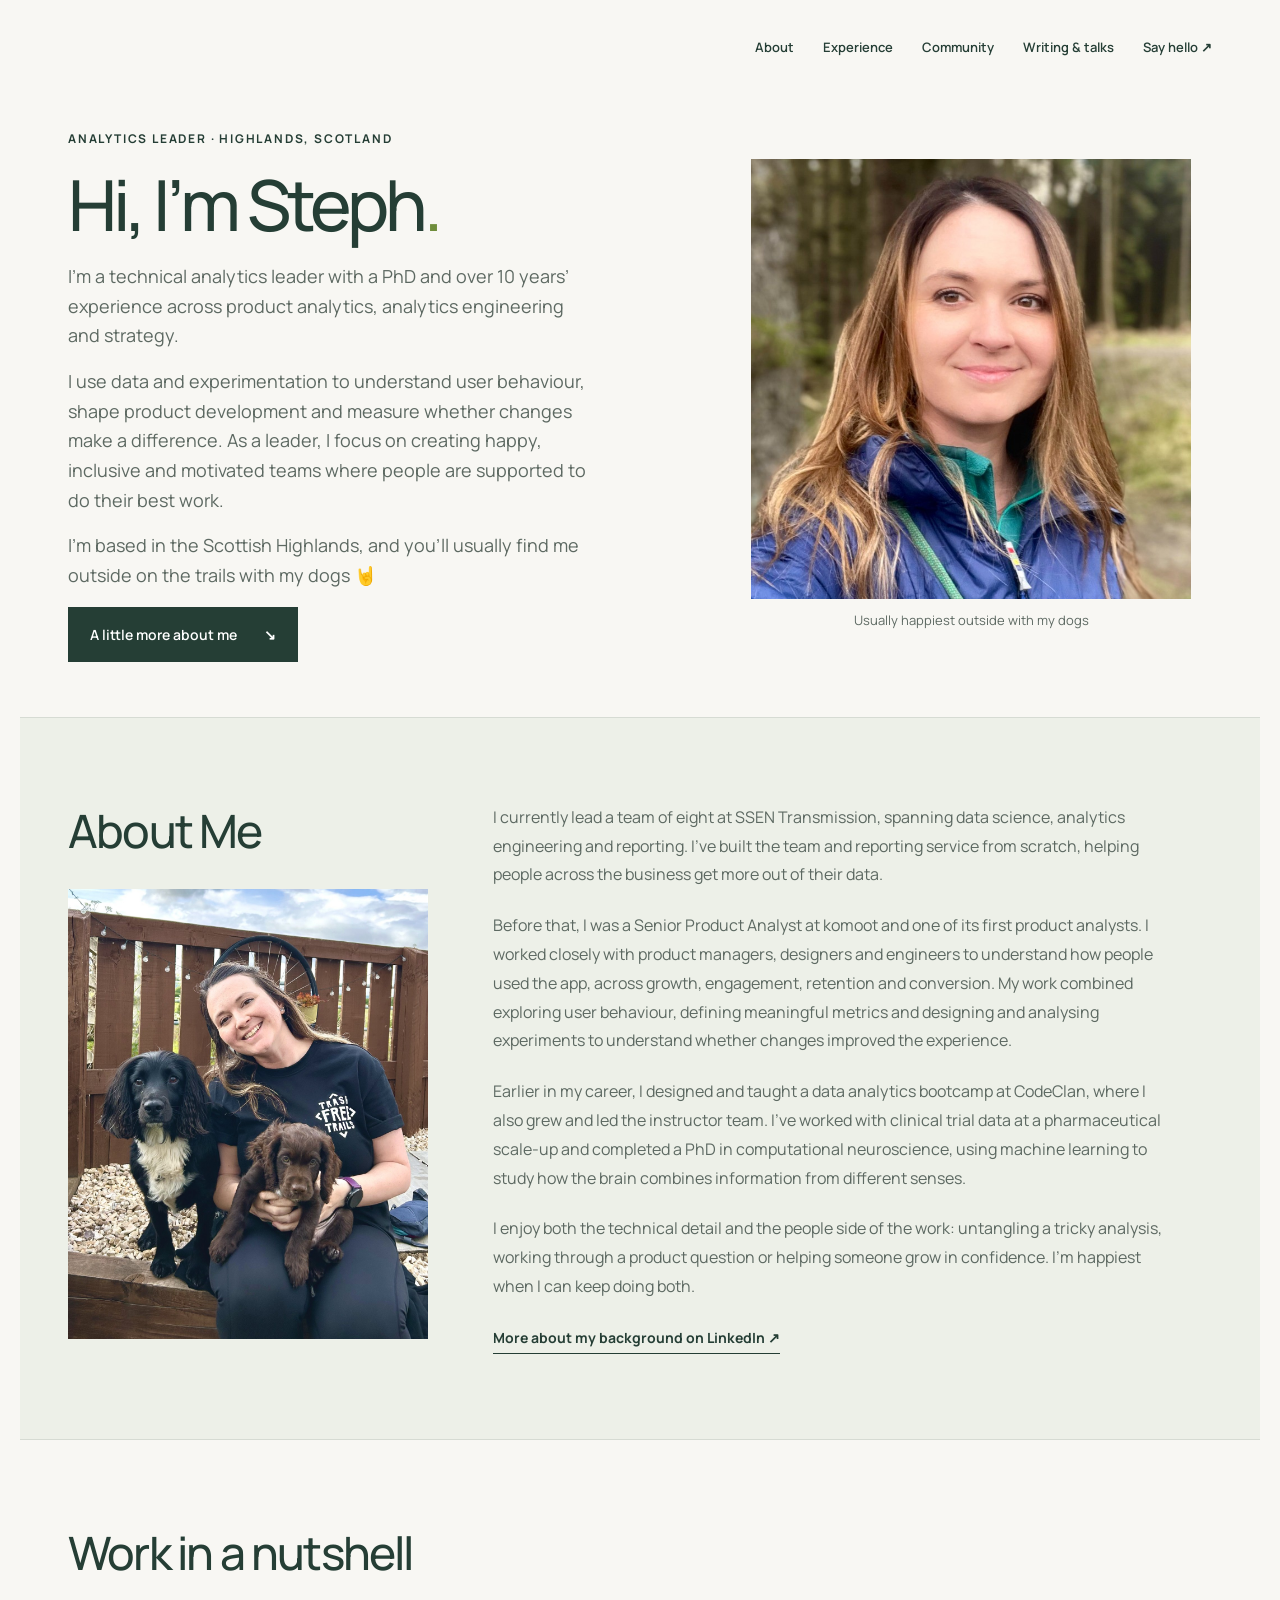
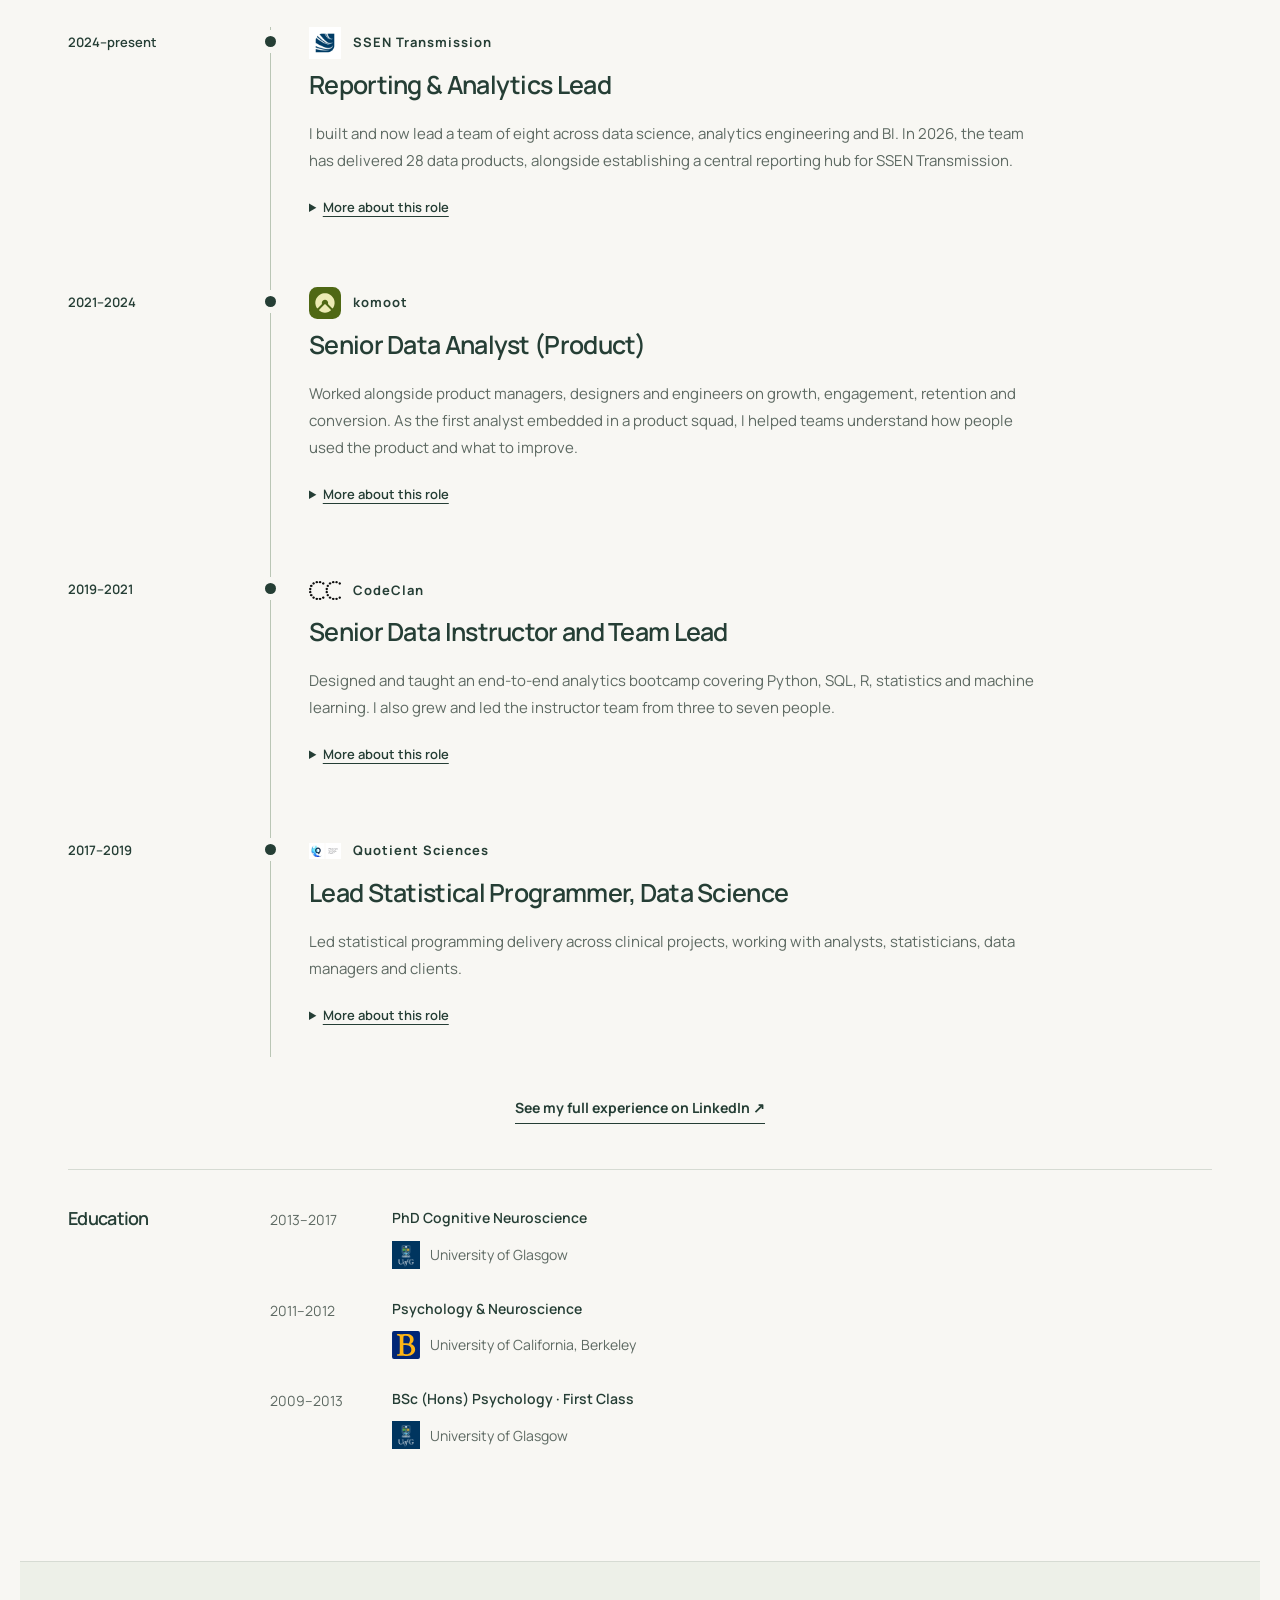
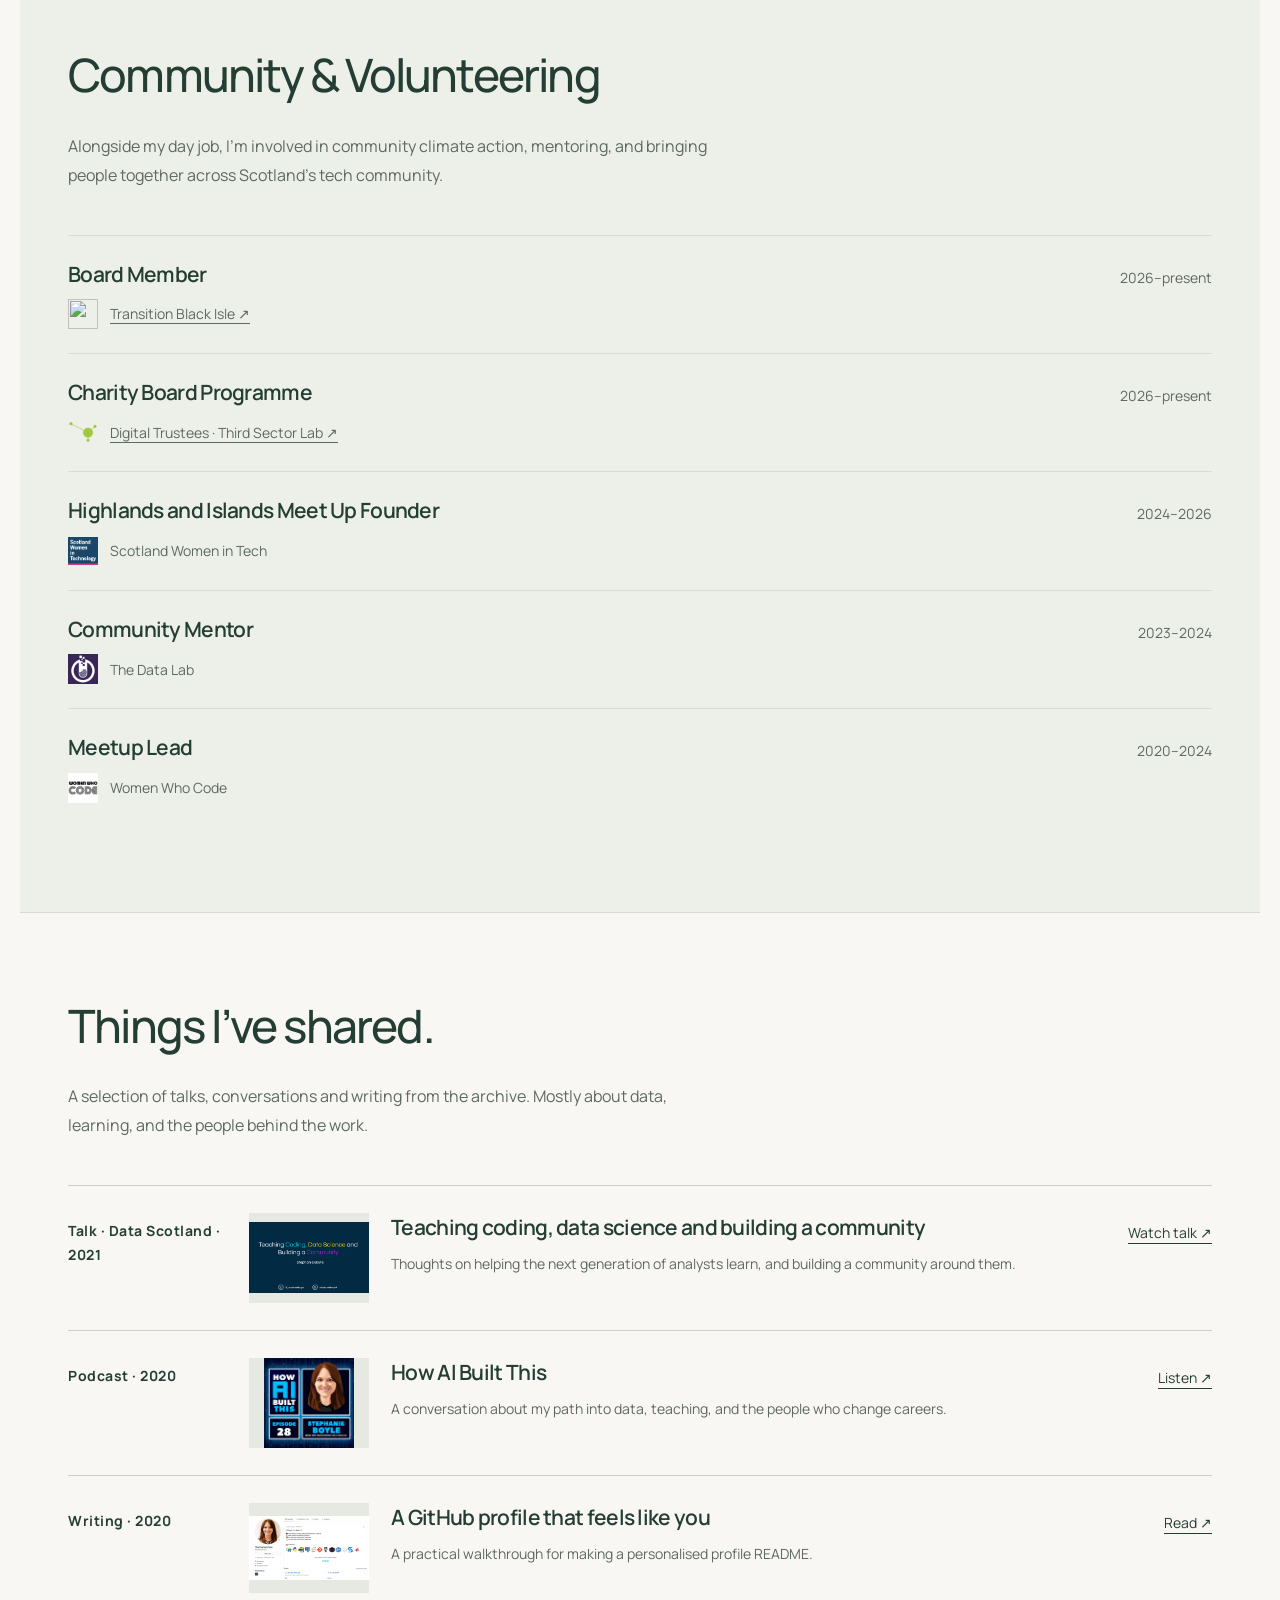
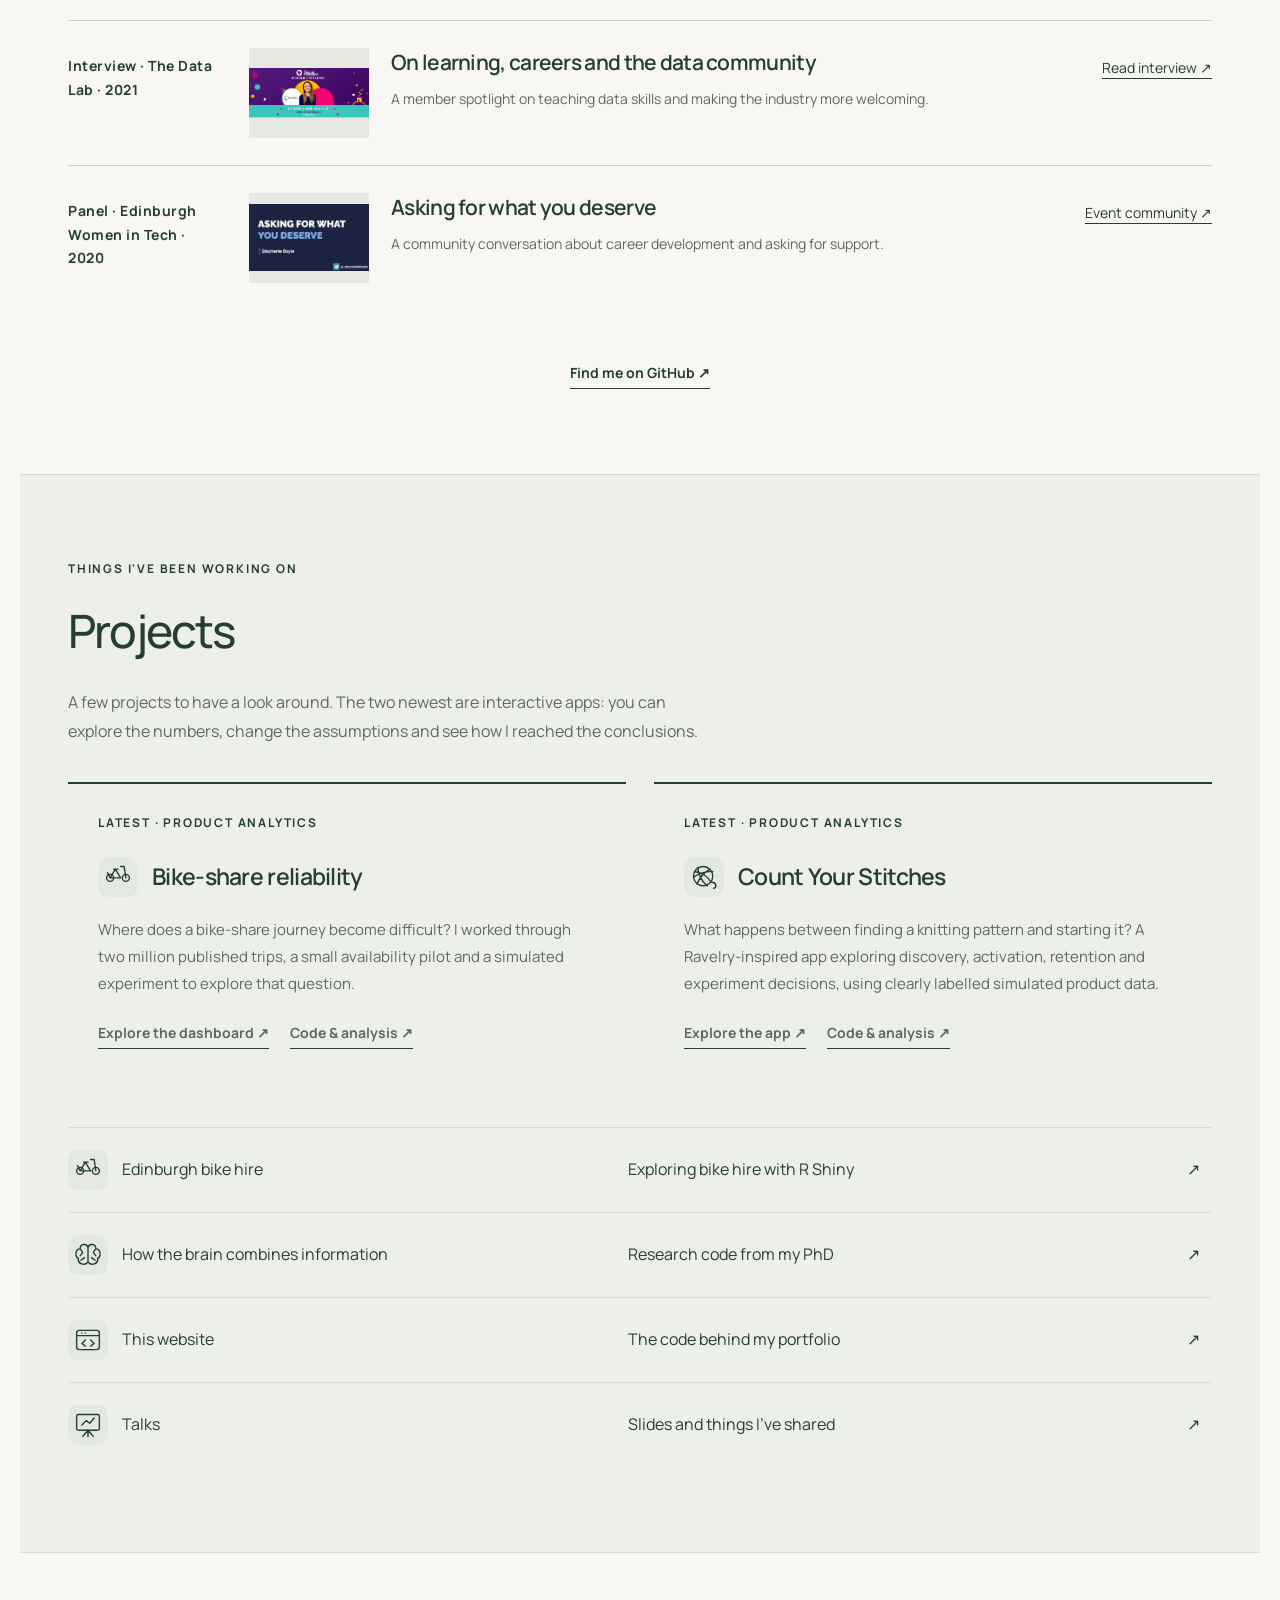
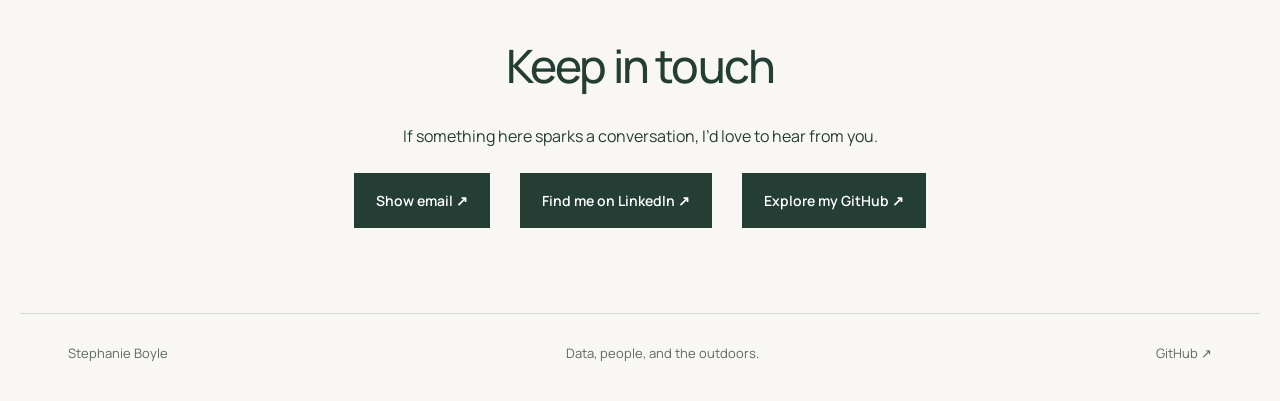
==== commit 9af90d9a: "Add rock-on emoji to summary" ====
--- a/index.html
+++ b/index.html
@@ -1 +1 @@
-<!doctype html><html lang="en"><head><meta charset="utf-8"><meta name="viewport" content="width=device-width,initial-scale=1"><meta name="description" content="Stephanie Boyle — analytics leadership, teaching and a life outdoors."><title>Analytics Lead | Product Analytics &amp; Data Science | Building Teams &amp; Data Products | Outdoors Obsessed 🌍</title><link rel="preconnect" href="https://fonts.googleapis.com"><link rel="preconnect" href="https://fonts.gstatic.com" crossorigin><link href="https://fonts.googleapis.com/css2?family=Manrope:wght@400;500;600;700;800&display=swap" rel="stylesheet"><link rel="stylesheet" href="style.css?v=20261113-projects-7-dogs"><style>.project-title,.project-link-title{display:flex;align-items:center;gap:14px}.project-icon{flex:none;width:40px;height:40px;color:var(--ink);background:#e4e9e0;border-radius:10px;padding:6px}.project-links a{align-items:center}.project-link-title{min-width:0}@media(max-width:760px){.project-links a>span:nth-child(2){grid-column:1;grid-row:2;padding-left:54px}.project-links a>b{grid-column:2;grid-row:1}.project-title{font-size:21px}}.hero{align-items:center;gap:60px;padding-top:35px;padding-bottom:55px}.hero h1{margin:18px 0}.hero .eyebrow{margin-bottom:18px}.hero-copy{max-width:520px;line-height:1.65;margin-bottom:16px}.hero .portrait{position:static;height:auto;align-self:center;width:100%;max-width:440px;justify-self:center}.hero .portrait img{position:static;width:100%;height:auto;aspect-ratio:1/1;object-fit:contain;object-position:center}.hero .portrait figcaption{position:static;margin-top:10px}@media(max-width:760px){.hero{padding-top:25px;gap:28px}.hero .portrait{width:85%}}</style></head><body><a class="skip" href="#main">Skip to content</a><header><nav aria-label="Main navigation"><a href="index.html#about">About</a><a href="index.html#experience">Experience</a><a href="index.html#community">Community</a><a href="index.html#sharing">Writing & talks</a><a href="index.html#contact">Say hello ↗</a></nav></header><main id="main"><section class="hero"><div><p class="eyebrow">ANALYTICS LEADER · HIGHLANDS, SCOTLAND</p><h1>Hi, I’m Steph<span class="dot">.</span></h1><p class="hero-copy">I’m a technical analytics leader with a PhD and over 10 years’ experience across product analytics, analytics engineering and strategy.</p><p class="hero-copy">I use data and experimentation to understand user behaviour, shape product development and measure whether changes make a difference. As a leader, I focus on creating happy, inclusive and motivated teams where people are supported to do their best work.</p><p class="hero-copy">I’m based in the Scottish Highlands, and you’ll usually find me outside on the trails with my dogs!</p><a class="button" href="#about">A little more about me <span>↘</span></a></div><figure class="portrait"><img src="steph.jpg" alt="Steph outdoors in a woodland" width="800" height="800"><figcaption>Usually happiest outside with my dogs</figcaption></figure></section><section id="about" class="about section"><div class="about-visual"><h2>About Me</h2><div class="about-photo"><img src="steph-dogs.jpg" alt="Steph sitting outdoors with her two dogs" loading="lazy" width="3024" height="4032"></div></div><div><p>I currently lead a team of eight at SSEN Transmission, spanning data science, analytics engineering and reporting. I’ve built the team and reporting service from scratch, helping people across the business get more out of their data.</p><p>Before that, I was a Senior Product Analyst at komoot and one of its first product analysts. I worked closely with product managers, designers and engineers to understand how people used the app, across growth, engagement, retention and conversion. My work combined exploring user behaviour, defining meaningful metrics and designing and analysing experiments to understand whether changes improved the experience.</p><p>Earlier in my career, I designed and taught a data analytics bootcamp at CodeClan, where I also grew and led the instructor team. I’ve worked with clinical trial data at a pharmaceutical scale-up and completed a PhD in computational neuroscience, using machine learning to study how the brain combines information from different senses.</p><p>I enjoy both the technical detail and the people side of the work: untangling a tricky analysis, working through a product question or helping someone grow in confidence. I’m happiest when I can keep doing both.</p><a class="text-link" href="https://www.linkedin.com/in/stephanieboyle9/">More about my background on LinkedIn ↗</a></div></section><section id="experience" class="section"><div class="section-heading"><h2>Work in a nutshell</h2></div><div class="timeline"><article class="timeline-entry"><p class="timeline-date">2024–present</p><div class="timeline-content"><p class="timeline-company"><img class="org-logo" width="32" height="32" src="org-ssen.png" alt="" loading="lazy"><span>SSEN Transmission</span></p><h3>Reporting & Analytics Lead</h3><p>I built and now lead a team of eight across data science, analytics engineering and BI. In 2026, the team has delivered 28 data products, alongside establishing a central reporting hub for SSEN Transmission.</p><details class="role-details"><summary>More about this role</summary><ul><li>Hired eight staff and built a multidisciplinary team, with responsibility for coaching, development and delivery.</li><li>Established an Analytics Centre of Excellence, introducing shared standards for analytical quality, peer review, documentation and version control.</li></ul><p class="timeline-stack">SQL · Python · dbt · Power BI · Microsoft Fabric · Azure DevOps</p></details></div></article><article class="timeline-entry"><p class="timeline-date">2021–2024</p><div class="timeline-content"><p class="timeline-company"><img class="org-logo" width="32" height="32" src="org-komoot.svg" alt="" loading="lazy"><span>komoot</span></p><h3>Senior Data Analyst (Product)</h3><p>Worked alongside product managers, designers and engineers on growth, engagement, retention and conversion. As the first analyst embedded in a product squad, I helped teams understand how people used the product and what to improve.</p><details class="role-details"><summary>More about this role</summary><ul><li>Developed experimentation from ad hoc testing into more than 30 structured A/B tests.</li><li>Built over 50 dbt models, defined more than 100 tracking events, and delivered over 20 self-service dashboards.</li></ul><p class="timeline-stack">SQL · Python · dbt · Metabase · AWS</p></details></div></article><article class="timeline-entry"><p class="timeline-date">2019–2021</p><div class="timeline-content"><p class="timeline-company"><img class="org-logo" width="32" height="32" src="org-codeclan.png" alt="" loading="lazy"><span>CodeClan</span></p><h3>Senior Data Instructor and Team Lead</h3><p>Designed and taught an end-to-end analytics bootcamp covering Python, SQL, R, statistics and machine learning. I also grew and led the instructor team from three to seven people.</p><details class="role-details"><summary>More about this role</summary><ul><li>Coached learners through more than 40 external employer projects, from framing the problem to presenting recommendations.</li><li>Used learner feedback and industry partnerships to keep improving the course.</li></ul><p class="timeline-stack">Python · SQL · R · Git/GitHub · AWS</p></details></div></article><article class="timeline-entry"><p class="timeline-date">2017–2019</p><div class="timeline-content"><p class="timeline-company"><img class="org-logo" width="32" height="32" src="org-quotient.svg" alt="" loading="lazy"><span>Quotient Sciences</span></p><h3>Lead Statistical Programmer, Data Science</h3><p>Led statistical programming delivery across clinical projects, working with analysts, statisticians, data managers and clients.</p><details class="role-details"><summary>More about this role</summary><ul><li>Built and validated datasets and automated reporting pipelines across more than 100 clinical projects.</li><li>Managed client requirements and delivery timelines, with QA and peer review throughout.</li></ul><p class="timeline-stack">SQL · SPSS · Excel</p></details></div></article></div><div class="section-end-link"><a class="text-link" href="https://www.linkedin.com/in/stephanieboyle9/">See my full experience on LinkedIn ↗</a></div><div class="education"><h3>Education</h3><div><article><span>2013–2017</span><p><strong>PhD Cognitive Neuroscience</strong><br><span class="education-org"><img class="org-logo" width="28" height="28" src="org-glasgow.png" alt="" loading="lazy">University of Glasgow</span></p></article><article><span>2011–2012</span><p><strong>Psychology & Neuroscience</strong><br><span class="education-org"><img class="org-logo" width="28" height="28" src="org-berkeley.svg" alt="" loading="lazy">University of California, Berkeley</span></p></article><article><span>2009–2013</span><p><strong>BSc (Hons) Psychology · First Class</strong><br><span class="education-org"><img class="org-logo" width="28" height="28" src="org-glasgow.png" alt="" loading="lazy">University of Glasgow</span></p></article></div></div></section><section id="community" class="section community"><div class="section-heading"><h2>Community &amp; Volunteering</h2><p>Alongside my day job, I’m involved in community climate action, mentoring, and bringing people together across Scotland’s tech community.</p></div><div class="community-list"><article><div><h3>Board Member</h3><p class="community-org"><img class="org-logo" width="32" height="32" src="https://www.transitionblackisle.org/wp-content/uploads/2025/10/TBI-logo-transparent-background.png" alt="" loading="lazy"><a href="https://www.transitionblackisle.org/">Transition Black Isle ↗</a></p></div><p class="meta">2026–present</p></article><article><div><h3>Charity Board Programme</h3><p class="community-org"><img class="org-logo" width="32" height="32" src="org-thirdsector.png" alt="" loading="lazy"><a href="https://thirdsectorlab.co.uk/digital-trustees/">Digital Trustees · Third Sector Lab ↗</a></p></div><p class="meta">2026–present</p></article><article><div><h3>Highlands and Islands Meet Up Founder</h3><p class="community-org"><img class="org-logo" width="32" height="32" src="org-swit.jpg" alt="" loading="lazy"><span>Scotland Women in Tech</span></p></div><p class="meta">2024–2026</p></article><article><div><h3>Community Mentor</h3><p class="community-org"><img class="org-logo" width="32" height="32" src="org-datalab.png" alt="" loading="lazy"><span>The Data Lab</span></p></div><p class="meta">2023–2024</p></article><article><div><h3>Meetup Lead</h3><p class="community-org"><img class="org-logo" width="32" height="32" src="org-wwcode.png" alt="" loading="lazy"><span>Women Who Code</span></p></div><p class="meta">2020–2024</p></article></div></section><section id="sharing" class="section sharing"><div class="section-heading"><h2>Things I’ve shared.</h2><p>A selection of talks, conversations and writing from the archive. Mostly about data, learning, and the people behind the work.</p></div><article class="sharing-row"><p class="eyebrow">Talk · Data Scotland · 2021</p><div class="sharing-content"><img class="sharing-thumb" src="data-scotland.jpg" alt="" loading="lazy"><div><h3>Teaching coding, data science and building a community</h3><p>Thoughts on helping the next generation of analysts learn, and building a community around them.</p></div></div><a href="https://www.youtube.com/watch?v=H4r7s-kODrA">Watch talk ↗</a></article><article class="sharing-row"><p class="eyebrow">Podcast · 2020</p><div class="sharing-content"><img class="sharing-thumb" src="how-ai.jpg" alt="" loading="lazy"><div><h3>How AI Built This</h3><p>A conversation about my path into data, teaching, and the people who change careers.</p></div></div><a href="https://open.spotify.com/episode/2qzQ7Sl1sUS5EY05YCHeZz">Listen ↗</a></article><article class="sharing-row"><p class="eyebrow">Writing · 2020</p><div class="sharing-content"><img class="sharing-thumb" src="github-writing.jpg" alt="" loading="lazy"><div><h3>A GitHub profile that feels like you</h3><p>A practical walkthrough for making a personalised profile README.</p></div></div><a href="github-profile.html">Read ↗</a></article><article class="sharing-row"><p class="eyebrow">Interview · The Data Lab · 2021</p><div class="sharing-content"><img class="sharing-thumb" src="data-lab.png" alt="" loading="lazy"><div><h3>On learning, careers and the data community</h3><p>A member spotlight on teaching data skills and making the industry more welcoming.</p></div></div><a href="https://community.thedatalab.com/news/565546">Read interview ↗</a></article><article class="sharing-row"><p class="eyebrow">Panel · Edinburgh Women in Tech · 2020</p><div class="sharing-content"><img class="sharing-thumb" src="asking.jpg" alt="" loading="lazy"><div><h3>Asking for what you deserve</h3><p>A community conversation about career development and asking for support.</p></div></div><a href="https://www.meetup.com/edinburgh-women-in-technology-meetup/">Event community ↗</a></article><div class="section-end-link"><a class="text-link" href="https://github.com/stephanieboyle">Find me on GitHub ↗</a></div></section><section class="section earlier" id="projects"><p class="eyebrow">THINGS I'VE BEEN WORKING ON</p><h2>Projects</h2><p>A few projects to have a look around. The two newest are interactive apps: you can explore the numbers, change the assumptions and see how I reached the conclusions.</p><div class="featured-projects"><article><p class="eyebrow">LATEST · PRODUCT ANALYTICS</p><h3 class="project-title"><svg class="project-icon" xmlns="http://www.w3.org/2000/svg" viewBox="0 0 32 32" width="40" height="40" fill="none" stroke="currentColor" stroke-width="1.6" stroke-linecap="round" stroke-linejoin="round" aria-hidden="true" focusable="false"><circle cx="7" cy="17" r="4"/><circle cx="25" cy="17" r="4"/><path d="m7 17 6-10 6 10H7l-3-6M11 7h5m3-3h4l2 13"/></svg><span>Bike-share reliability</span></h3><p>Where does a bike-share journey become difficult? I worked through two million published trips, a small availability pilot and a simulated experiment to explore that question.</p><p><a class="text-link" href="https://bike-reliability-studio.pages.dev">Explore the dashboard ↗</a> <a class="text-link" data-project-source href="https://github.com/stephanieboyle/bikeshare-product-analytics">Code &amp; analysis ↗</a></p></article><article><p class="eyebrow">LATEST · PRODUCT ANALYTICS</p><h3 class="project-title"><svg class="project-icon" xmlns="http://www.w3.org/2000/svg" viewBox="0 0 32 32" width="40" height="40" fill="none" stroke="currentColor" stroke-width="1.6" stroke-linecap="round" stroke-linejoin="round" aria-hidden="true" focusable="false"><circle cx="15" cy="15" r="11"/><path d="M5 10c8 0 16 6 19 12M9 5c0 9 5 17 11 21M4 16c7-4 14-7 22-6M8 24c3-7 9-14 15-17M25 22c5 0 6 6 2 7"/></svg><span>Count Your Stitches</span></h3><p>What happens between finding a knitting pattern and starting it? A Ravelry-inspired app exploring discovery, activation, retention and experiment decisions, using clearly labelled simulated product data.</p><p><a class="text-link" href="https://count-your-stitches.pages.dev">Explore the app ↗</a> <a class="text-link" data-project-source href="https://github.com/stephanieboyle/ravelry-discovery-portfolio">Code &amp; analysis ↗</a></p></article></div><div class="project-links"><a data-project-source href="https://github.com/stephanieboyle/bike_hire_shiny_app"><span class="project-link-title"><svg class="project-icon" xmlns="http://www.w3.org/2000/svg" viewBox="0 0 32 32" width="40" height="40" fill="none" stroke="currentColor" stroke-width="1.6" stroke-linecap="round" stroke-linejoin="round" aria-hidden="true" focusable="false"><circle cx="7" cy="17" r="4"/><circle cx="25" cy="17" r="4"/><path d="m7 17 6-10 6 10H7l-3-6M11 7h5m3-3h4l2 13"/></svg><span>Edinburgh bike hire</span></span><span>Exploring bike hire with R Shiny</span><b>↗</b></a><a data-project-source href="https://github.com/stephanieboyle/phd_project_1"><span class="project-link-title"><svg class="project-icon" xmlns="http://www.w3.org/2000/svg" viewBox="0 0 32 32" width="40" height="40" fill="none" stroke="currentColor" stroke-width="1.6" stroke-linecap="round" stroke-linejoin="round" aria-hidden="true" focusable="false"><path d="M16 8c-1-6-9-5-9 1-6 0-6 9-2 11-1 6 7 9 11 4 4 5 12 2 11-4 4-2 4-11-2-11 0-6-8-7-9-1v16M7 9l3 4-3 4m18-8-3 4 3 4M8 22l4-3m12 3-4-3"/></svg><span>How the brain combines information</span></span><span>Research code from my PhD</span><b>↗</b></a><a data-project-source href="https://github.com/stephanieboyle/stephanieboyle.github.io"><span class="project-link-title"><svg class="project-icon" xmlns="http://www.w3.org/2000/svg" viewBox="0 0 32 32" width="40" height="40" fill="none" stroke="currentColor" stroke-width="1.6" stroke-linecap="round" stroke-linejoin="round" aria-hidden="true" focusable="false"><rect x="3" y="5" width="26" height="22" rx="3"/><path d="M3 11h26m-20-3h.01M13 8h.01m0 8-4 4 4 3m6-7 4 4-4 3"/></svg><span>This website</span></span><span>The code behind my portfolio</span><b>↗</b></a><a data-project-source href="https://github.com/stephanieboyle/talks"><span class="project-link-title"><svg class="project-icon" xmlns="http://www.w3.org/2000/svg" viewBox="0 0 32 32" width="40" height="40" fill="none" stroke="currentColor" stroke-width="1.6" stroke-linecap="round" stroke-linejoin="round" aria-hidden="true" focusable="false"><rect x="3" y="4" width="26" height="18" rx="2"/><path d="M16 22v7m-6 0 6-7 6 7M9 16l5-5 4 3 5-6"/></svg><span>Talks</span></span><span>Slides and things I've shared</span><b>↗</b></a></div></section><section id="contact" class="contact"><h2>Keep in touch</h2><p>If something here sparks a conversation, I’d love to hear from you.</p><div><button class="button" id="show-email" type="button" aria-controls="email-contact" aria-expanded="false">Show email ↗</button><span id="email-contact" aria-live="polite"></span><a class="button" href="https://www.linkedin.com/in/stephanieboyle9/">Find me on LinkedIn ↗</a><a class="button" href="https://github.com/stephanieboyle">Explore my GitHub ↗</a></div></section></main><footer><span>Stephanie Boyle</span><span>Data, people, and the outdoors.</span><a href="https://github.com/stephanieboyle">GitHub ↗</a></footer><script>document.getElementById('show-email').addEventListener('click',function(){const address=String.fromCharCode(115,116,101,112,104,97,110,105,101,46,98,111,121,108,101,57,64,103,109,97,105,108,46,99,111,109);const link=document.createElement('a');link.className='button';link.href='mailto:'+address;link.textContent=address;document.getElementById('email-contact').appendChild(link);this.setAttribute('aria-expanded','true');this.hidden=true;link.focus();},{once:true});</script></body></html>
+<!doctype html><html lang="en"><head><meta charset="utf-8"><meta name="viewport" content="width=device-width,initial-scale=1"><meta name="description" content="Stephanie Boyle — analytics leadership, teaching and a life outdoors."><title>Analytics Lead | Product Analytics &amp; Data Science | Building Teams &amp; Data Products | Outdoors Obsessed 🌍</title><link rel="preconnect" href="https://fonts.googleapis.com"><link rel="preconnect" href="https://fonts.gstatic.com" crossorigin><link href="https://fonts.googleapis.com/css2?family=Manrope:wght@400;500;600;700;800&display=swap" rel="stylesheet"><link rel="stylesheet" href="style.css?v=20261113-projects-7-dogs"><style>.project-title,.project-link-title{display:flex;align-items:center;gap:14px}.project-icon{flex:none;width:40px;height:40px;color:var(--ink);background:#e4e9e0;border-radius:10px;padding:6px}.project-links a{align-items:center}.project-link-title{min-width:0}@media(max-width:760px){.project-links a>span:nth-child(2){grid-column:1;grid-row:2;padding-left:54px}.project-links a>b{grid-column:2;grid-row:1}.project-title{font-size:21px}}.hero{align-items:center;gap:60px;padding-top:35px;padding-bottom:55px}.hero h1{margin:18px 0}.hero .eyebrow{margin-bottom:18px}.hero-copy{max-width:520px;line-height:1.65;margin-bottom:16px}.hero .portrait{position:static;height:auto;align-self:center;width:100%;max-width:440px;justify-self:center}.hero .portrait img{position:static;width:100%;height:auto;aspect-ratio:1/1;object-fit:contain;object-position:center}.hero .portrait figcaption{position:static;margin-top:10px}@media(max-width:760px){.hero{padding-top:25px;gap:28px}.hero .portrait{width:85%}}</style></head><body><a class="skip" href="#main">Skip to content</a><header><nav aria-label="Main navigation"><a href="index.html#about">About</a><a href="index.html#experience">Experience</a><a href="index.html#community">Community</a><a href="index.html#sharing">Writing & talks</a><a href="index.html#contact">Say hello ↗</a></nav></header><main id="main"><section class="hero"><div><p class="eyebrow">ANALYTICS LEADER · HIGHLANDS, SCOTLAND</p><h1>Hi, I’m Steph<span class="dot">.</span></h1><p class="hero-copy">I’m a technical analytics leader with a PhD and over 10 years’ experience across product analytics, analytics engineering and strategy.</p><p class="hero-copy">I use data and experimentation to understand user behaviour, shape product development and measure whether changes make a difference. As a leader, I focus on creating happy, inclusive and motivated teams where people are supported to do their best work.</p><p class="hero-copy">I’m based in the Scottish Highlands, and you’ll usually find me outside on the trails with my dogs 🤘</p><a class="button" href="#about">A little more about me <span>↘</span></a></div><figure class="portrait"><img src="steph.jpg" alt="Steph outdoors in a woodland" width="800" height="800"><figcaption>Usually happiest outside with my dogs</figcaption></figure></section><section id="about" class="about section"><div class="about-visual"><h2>About Me</h2><div class="about-photo"><img src="steph-dogs.jpg" alt="Steph sitting outdoors with her two dogs" loading="lazy" width="3024" height="4032"></div></div><div><p>I currently lead a team of eight at SSEN Transmission, spanning data science, analytics engineering and reporting. I’ve built the team and reporting service from scratch, helping people across the business get more out of their data.</p><p>Before that, I was a Senior Product Analyst at komoot and one of its first product analysts. I worked closely with product managers, designers and engineers to understand how people used the app, across growth, engagement, retention and conversion. My work combined exploring user behaviour, defining meaningful metrics and designing and analysing experiments to understand whether changes improved the experience.</p><p>Earlier in my career, I designed and taught a data analytics bootcamp at CodeClan, where I also grew and led the instructor team. I’ve worked with clinical trial data at a pharmaceutical scale-up and completed a PhD in computational neuroscience, using machine learning to study how the brain combines information from different senses.</p><p>I enjoy both the technical detail and the people side of the work: untangling a tricky analysis, working through a product question or helping someone grow in confidence. I’m happiest when I can keep doing both.</p><a class="text-link" href="https://www.linkedin.com/in/stephanieboyle9/">More about my background on LinkedIn ↗</a></div></section><section id="experience" class="section"><div class="section-heading"><h2>Work in a nutshell</h2></div><div class="timeline"><article class="timeline-entry"><p class="timeline-date">2024–present</p><div class="timeline-content"><p class="timeline-company"><img class="org-logo" width="32" height="32" src="org-ssen.png" alt="" loading="lazy"><span>SSEN Transmission</span></p><h3>Reporting & Analytics Lead</h3><p>I built and now lead a team of eight across data science, analytics engineering and BI. In 2026, the team has delivered 28 data products, alongside establishing a central reporting hub for SSEN Transmission.</p><details class="role-details"><summary>More about this role</summary><ul><li>Hired eight staff and built a multidisciplinary team, with responsibility for coaching, development and delivery.</li><li>Established an Analytics Centre of Excellence, introducing shared standards for analytical quality, peer review, documentation and version control.</li></ul><p class="timeline-stack">SQL · Python · dbt · Power BI · Microsoft Fabric · Azure DevOps</p></details></div></article><article class="timeline-entry"><p class="timeline-date">2021–2024</p><div class="timeline-content"><p class="timeline-company"><img class="org-logo" width="32" height="32" src="org-komoot.svg" alt="" loading="lazy"><span>komoot</span></p><h3>Senior Data Analyst (Product)</h3><p>Worked alongside product managers, designers and engineers on growth, engagement, retention and conversion. As the first analyst embedded in a product squad, I helped teams understand how people used the product and what to improve.</p><details class="role-details"><summary>More about this role</summary><ul><li>Developed experimentation from ad hoc testing into more than 30 structured A/B tests.</li><li>Built over 50 dbt models, defined more than 100 tracking events, and delivered over 20 self-service dashboards.</li></ul><p class="timeline-stack">SQL · Python · dbt · Metabase · AWS</p></details></div></article><article class="timeline-entry"><p class="timeline-date">2019–2021</p><div class="timeline-content"><p class="timeline-company"><img class="org-logo" width="32" height="32" src="org-codeclan.png" alt="" loading="lazy"><span>CodeClan</span></p><h3>Senior Data Instructor and Team Lead</h3><p>Designed and taught an end-to-end analytics bootcamp covering Python, SQL, R, statistics and machine learning. I also grew and led the instructor team from three to seven people.</p><details class="role-details"><summary>More about this role</summary><ul><li>Coached learners through more than 40 external employer projects, from framing the problem to presenting recommendations.</li><li>Used learner feedback and industry partnerships to keep improving the course.</li></ul><p class="timeline-stack">Python · SQL · R · Git/GitHub · AWS</p></details></div></article><article class="timeline-entry"><p class="timeline-date">2017–2019</p><div class="timeline-content"><p class="timeline-company"><img class="org-logo" width="32" height="32" src="org-quotient.svg" alt="" loading="lazy"><span>Quotient Sciences</span></p><h3>Lead Statistical Programmer, Data Science</h3><p>Led statistical programming delivery across clinical projects, working with analysts, statisticians, data managers and clients.</p><details class="role-details"><summary>More about this role</summary><ul><li>Built and validated datasets and automated reporting pipelines across more than 100 clinical projects.</li><li>Managed client requirements and delivery timelines, with QA and peer review throughout.</li></ul><p class="timeline-stack">SQL · SPSS · Excel</p></details></div></article></div><div class="section-end-link"><a class="text-link" href="https://www.linkedin.com/in/stephanieboyle9/">See my full experience on LinkedIn ↗</a></div><div class="education"><h3>Education</h3><div><article><span>2013–2017</span><p><strong>PhD Cognitive Neuroscience</strong><br><span class="education-org"><img class="org-logo" width="28" height="28" src="org-glasgow.png" alt="" loading="lazy">University of Glasgow</span></p></article><article><span>2011–2012</span><p><strong>Psychology & Neuroscience</strong><br><span class="education-org"><img class="org-logo" width="28" height="28" src="org-berkeley.svg" alt="" loading="lazy">University of California, Berkeley</span></p></article><article><span>2009–2013</span><p><strong>BSc (Hons) Psychology · First Class</strong><br><span class="education-org"><img class="org-logo" width="28" height="28" src="org-glasgow.png" alt="" loading="lazy">University of Glasgow</span></p></article></div></div></section><section id="community" class="section community"><div class="section-heading"><h2>Community &amp; Volunteering</h2><p>Alongside my day job, I’m involved in community climate action, mentoring, and bringing people together across Scotland’s tech community.</p></div><div class="community-list"><article><div><h3>Board Member</h3><p class="community-org"><img class="org-logo" width="32" height="32" src="https://www.transitionblackisle.org/wp-content/uploads/2025/10/TBI-logo-transparent-background.png" alt="" loading="lazy"><a href="https://www.transitionblackisle.org/">Transition Black Isle ↗</a></p></div><p class="meta">2026–present</p></article><article><div><h3>Charity Board Programme</h3><p class="community-org"><img class="org-logo" width="32" height="32" src="org-thirdsector.png" alt="" loading="lazy"><a href="https://thirdsectorlab.co.uk/digital-trustees/">Digital Trustees · Third Sector Lab ↗</a></p></div><p class="meta">2026–present</p></article><article><div><h3>Highlands and Islands Meet Up Founder</h3><p class="community-org"><img class="org-logo" width="32" height="32" src="org-swit.jpg" alt="" loading="lazy"><span>Scotland Women in Tech</span></p></div><p class="meta">2024–2026</p></article><article><div><h3>Community Mentor</h3><p class="community-org"><img class="org-logo" width="32" height="32" src="org-datalab.png" alt="" loading="lazy"><span>The Data Lab</span></p></div><p class="meta">2023–2024</p></article><article><div><h3>Meetup Lead</h3><p class="community-org"><img class="org-logo" width="32" height="32" src="org-wwcode.png" alt="" loading="lazy"><span>Women Who Code</span></p></div><p class="meta">2020–2024</p></article></div></section><section id="sharing" class="section sharing"><div class="section-heading"><h2>Things I’ve shared.</h2><p>A selection of talks, conversations and writing from the archive. Mostly about data, learning, and the people behind the work.</p></div><article class="sharing-row"><p class="eyebrow">Talk · Data Scotland · 2021</p><div class="sharing-content"><img class="sharing-thumb" src="data-scotland.jpg" alt="" loading="lazy"><div><h3>Teaching coding, data science and building a community</h3><p>Thoughts on helping the next generation of analysts learn, and building a community around them.</p></div></div><a href="https://www.youtube.com/watch?v=H4r7s-kODrA">Watch talk ↗</a></article><article class="sharing-row"><p class="eyebrow">Podcast · 2020</p><div class="sharing-content"><img class="sharing-thumb" src="how-ai.jpg" alt="" loading="lazy"><div><h3>How AI Built This</h3><p>A conversation about my path into data, teaching, and the people who change careers.</p></div></div><a href="https://open.spotify.com/episode/2qzQ7Sl1sUS5EY05YCHeZz">Listen ↗</a></article><article class="sharing-row"><p class="eyebrow">Writing · 2020</p><div class="sharing-content"><img class="sharing-thumb" src="github-writing.jpg" alt="" loading="lazy"><div><h3>A GitHub profile that feels like you</h3><p>A practical walkthrough for making a personalised profile README.</p></div></div><a href="github-profile.html">Read ↗</a></article><article class="sharing-row"><p class="eyebrow">Interview · The Data Lab · 2021</p><div class="sharing-content"><img class="sharing-thumb" src="data-lab.png" alt="" loading="lazy"><div><h3>On learning, careers and the data community</h3><p>A member spotlight on teaching data skills and making the industry more welcoming.</p></div></div><a href="https://community.thedatalab.com/news/565546">Read interview ↗</a></article><article class="sharing-row"><p class="eyebrow">Panel · Edinburgh Women in Tech · 2020</p><div class="sharing-content"><img class="sharing-thumb" src="asking.jpg" alt="" loading="lazy"><div><h3>Asking for what you deserve</h3><p>A community conversation about career development and asking for support.</p></div></div><a href="https://www.meetup.com/edinburgh-women-in-technology-meetup/">Event community ↗</a></article><div class="section-end-link"><a class="text-link" href="https://github.com/stephanieboyle">Find me on GitHub ↗</a></div></section><section class="section earlier" id="projects"><p class="eyebrow">THINGS I'VE BEEN WORKING ON</p><h2>Projects</h2><p>A few projects to have a look around. The two newest are interactive apps: you can explore the numbers, change the assumptions and see how I reached the conclusions.</p><div class="featured-projects"><article><p class="eyebrow">LATEST · PRODUCT ANALYTICS</p><h3 class="project-title"><svg class="project-icon" xmlns="http://www.w3.org/2000/svg" viewBox="0 0 32 32" width="40" height="40" fill="none" stroke="currentColor" stroke-width="1.6" stroke-linecap="round" stroke-linejoin="round" aria-hidden="true" focusable="false"><circle cx="7" cy="17" r="4"/><circle cx="25" cy="17" r="4"/><path d="m7 17 6-10 6 10H7l-3-6M11 7h5m3-3h4l2 13"/></svg><span>Bike-share reliability</span></h3><p>Where does a bike-share journey become difficult? I worked through two million published trips, a small availability pilot and a simulated experiment to explore that question.</p><p><a class="text-link" href="https://bike-reliability-studio.pages.dev">Explore the dashboard ↗</a> <a class="text-link" data-project-source href="https://github.com/stephanieboyle/bikeshare-product-analytics">Code &amp; analysis ↗</a></p></article><article><p class="eyebrow">LATEST · PRODUCT ANALYTICS</p><h3 class="project-title"><svg class="project-icon" xmlns="http://www.w3.org/2000/svg" viewBox="0 0 32 32" width="40" height="40" fill="none" stroke="currentColor" stroke-width="1.6" stroke-linecap="round" stroke-linejoin="round" aria-hidden="true" focusable="false"><circle cx="15" cy="15" r="11"/><path d="M5 10c8 0 16 6 19 12M9 5c0 9 5 17 11 21M4 16c7-4 14-7 22-6M8 24c3-7 9-14 15-17M25 22c5 0 6 6 2 7"/></svg><span>Count Your Stitches</span></h3><p>What happens between finding a knitting pattern and starting it? A Ravelry-inspired app exploring discovery, activation, retention and experiment decisions, using clearly labelled simulated product data.</p><p><a class="text-link" href="https://count-your-stitches.pages.dev">Explore the app ↗</a> <a class="text-link" data-project-source href="https://github.com/stephanieboyle/ravelry-discovery-portfolio">Code &amp; analysis ↗</a></p></article></div><div class="project-links"><a data-project-source href="https://github.com/stephanieboyle/bike_hire_shiny_app"><span class="project-link-title"><svg class="project-icon" xmlns="http://www.w3.org/2000/svg" viewBox="0 0 32 32" width="40" height="40" fill="none" stroke="currentColor" stroke-width="1.6" stroke-linecap="round" stroke-linejoin="round" aria-hidden="true" focusable="false"><circle cx="7" cy="17" r="4"/><circle cx="25" cy="17" r="4"/><path d="m7 17 6-10 6 10H7l-3-6M11 7h5m3-3h4l2 13"/></svg><span>Edinburgh bike hire</span></span><span>Exploring bike hire with R Shiny</span><b>↗</b></a><a data-project-source href="https://github.com/stephanieboyle/phd_project_1"><span class="project-link-title"><svg class="project-icon" xmlns="http://www.w3.org/2000/svg" viewBox="0 0 32 32" width="40" height="40" fill="none" stroke="currentColor" stroke-width="1.6" stroke-linecap="round" stroke-linejoin="round" aria-hidden="true" focusable="false"><path d="M16 8c-1-6-9-5-9 1-6 0-6 9-2 11-1 6 7 9 11 4 4 5 12 2 11-4 4-2 4-11-2-11 0-6-8-7-9-1v16M7 9l3 4-3 4m18-8-3 4 3 4M8 22l4-3m12 3-4-3"/></svg><span>How the brain combines information</span></span><span>Research code from my PhD</span><b>↗</b></a><a data-project-source href="https://github.com/stephanieboyle/stephanieboyle.github.io"><span class="project-link-title"><svg class="project-icon" xmlns="http://www.w3.org/2000/svg" viewBox="0 0 32 32" width="40" height="40" fill="none" stroke="currentColor" stroke-width="1.6" stroke-linecap="round" stroke-linejoin="round" aria-hidden="true" focusable="false"><rect x="3" y="5" width="26" height="22" rx="3"/><path d="M3 11h26m-20-3h.01M13 8h.01m0 8-4 4 4 3m6-7 4 4-4 3"/></svg><span>This website</span></span><span>The code behind my portfolio</span><b>↗</b></a><a data-project-source href="https://github.com/stephanieboyle/talks"><span class="project-link-title"><svg class="project-icon" xmlns="http://www.w3.org/2000/svg" viewBox="0 0 32 32" width="40" height="40" fill="none" stroke="currentColor" stroke-width="1.6" stroke-linecap="round" stroke-linejoin="round" aria-hidden="true" focusable="false"><rect x="3" y="4" width="26" height="18" rx="2"/><path d="M16 22v7m-6 0 6-7 6 7M9 16l5-5 4 3 5-6"/></svg><span>Talks</span></span><span>Slides and things I've shared</span><b>↗</b></a></div></section><section id="contact" class="contact"><h2>Keep in touch</h2><p>If something here sparks a conversation, I’d love to hear from you.</p><div><button class="button" id="show-email" type="button" aria-controls="email-contact" aria-expanded="false">Show email ↗</button><span id="email-contact" aria-live="polite"></span><a class="button" href="https://www.linkedin.com/in/stephanieboyle9/">Find me on LinkedIn ↗</a><a class="button" href="https://github.com/stephanieboyle">Explore my GitHub ↗</a></div></section></main><footer><span>Stephanie Boyle</span><span>Data, people, and the outdoors.</span><a href="https://github.com/stephanieboyle">GitHub ↗</a></footer><script>document.getElementById('show-email').addEventListener('click',function(){const address=String.fromCharCode(115,116,101,112,104,97,110,105,101,46,98,111,121,108,101,57,64,103,109,97,105,108,46,99,111,109);const link=document.createElement('a');link.className='button';link.href='mailto:'+address;link.textContent=address;document.getElementById('email-contact').appendChild(link);this.setAttribute('aria-expanded','true');this.hidden=true;link.focus();},{once:true});</script></body></html>
